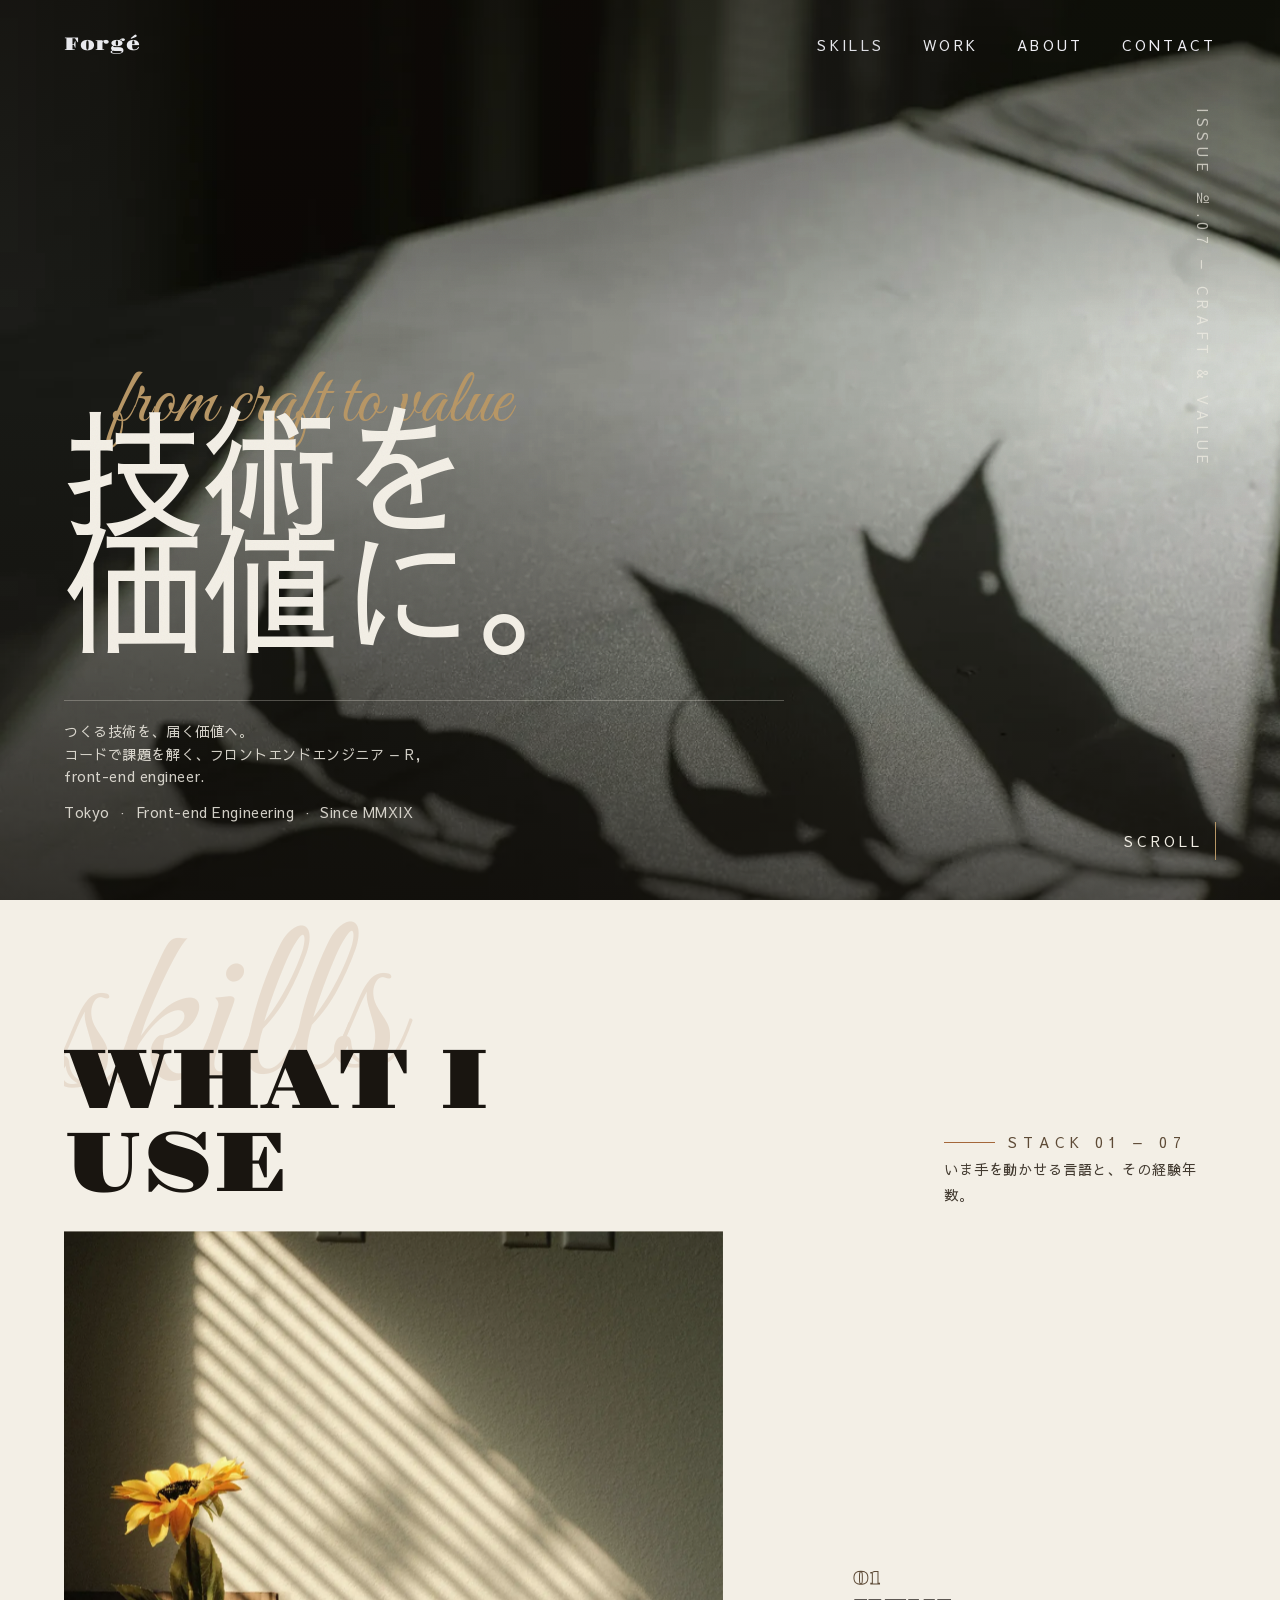
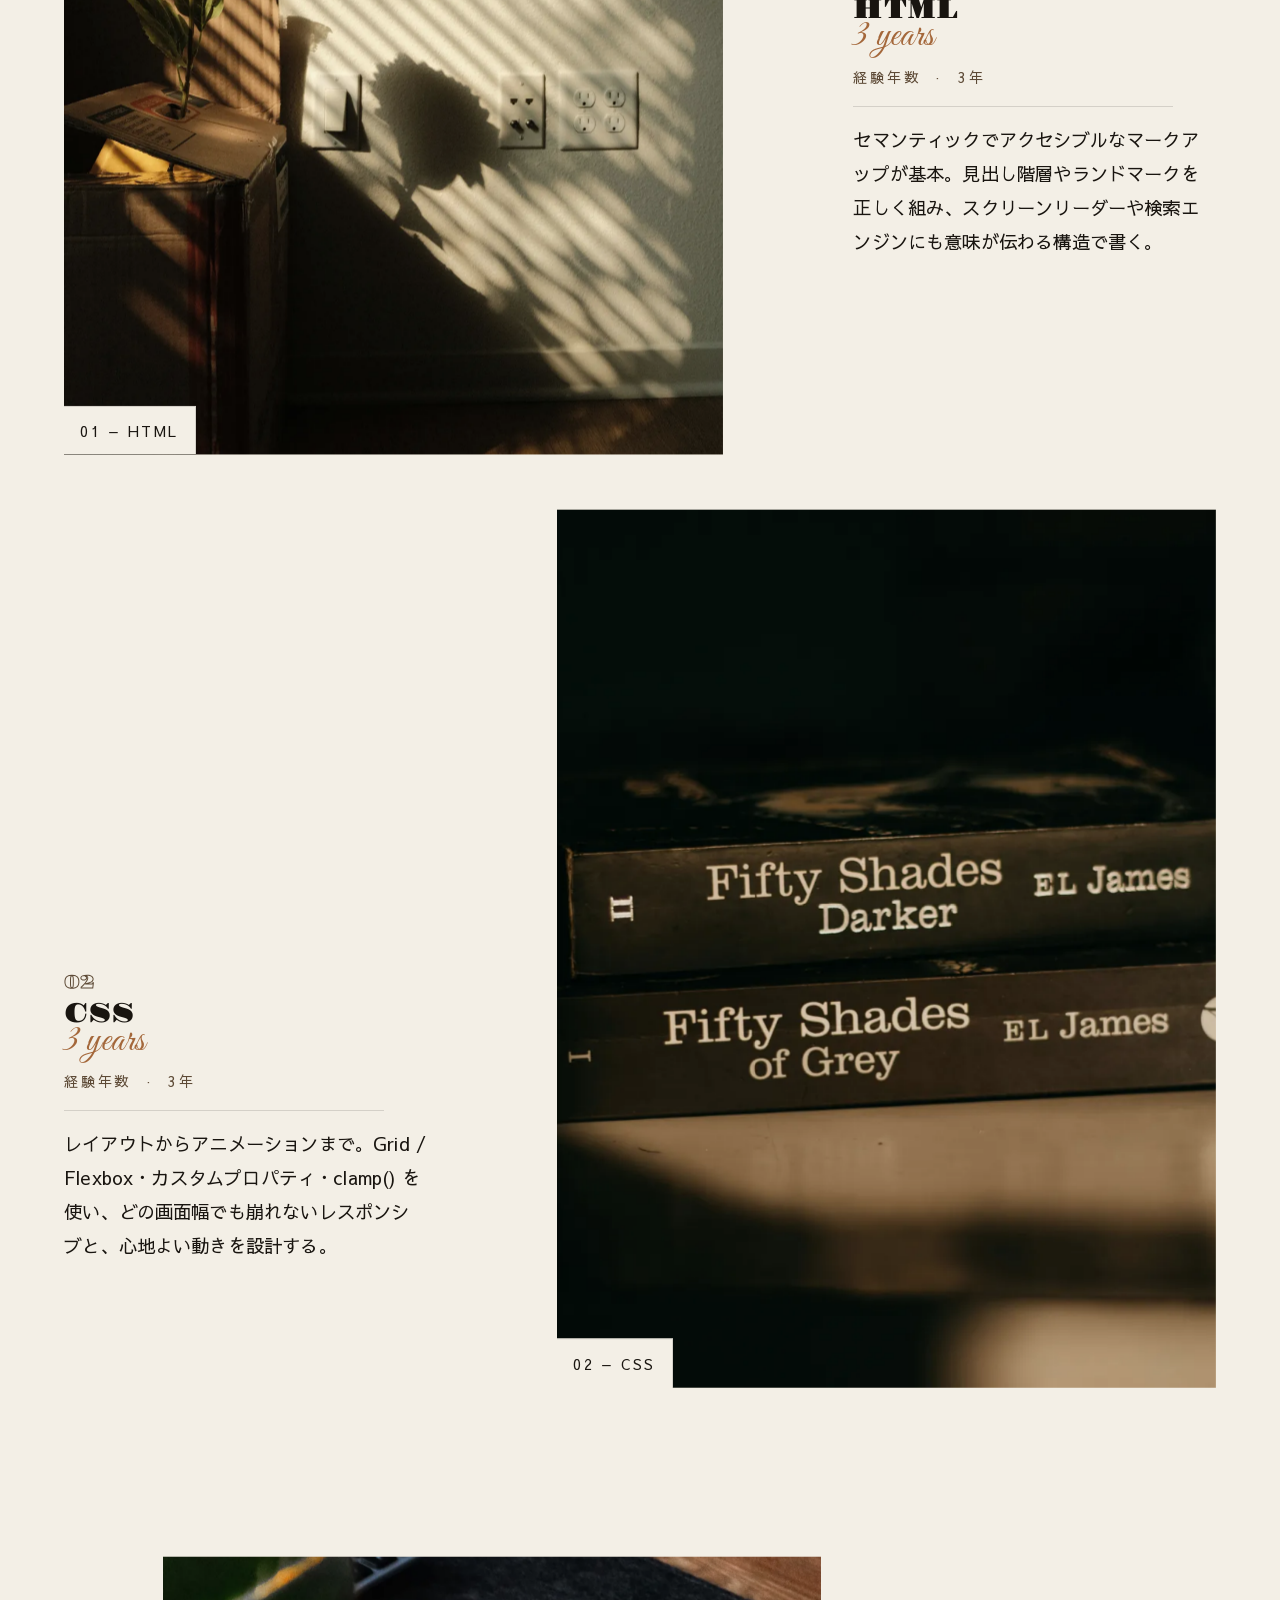
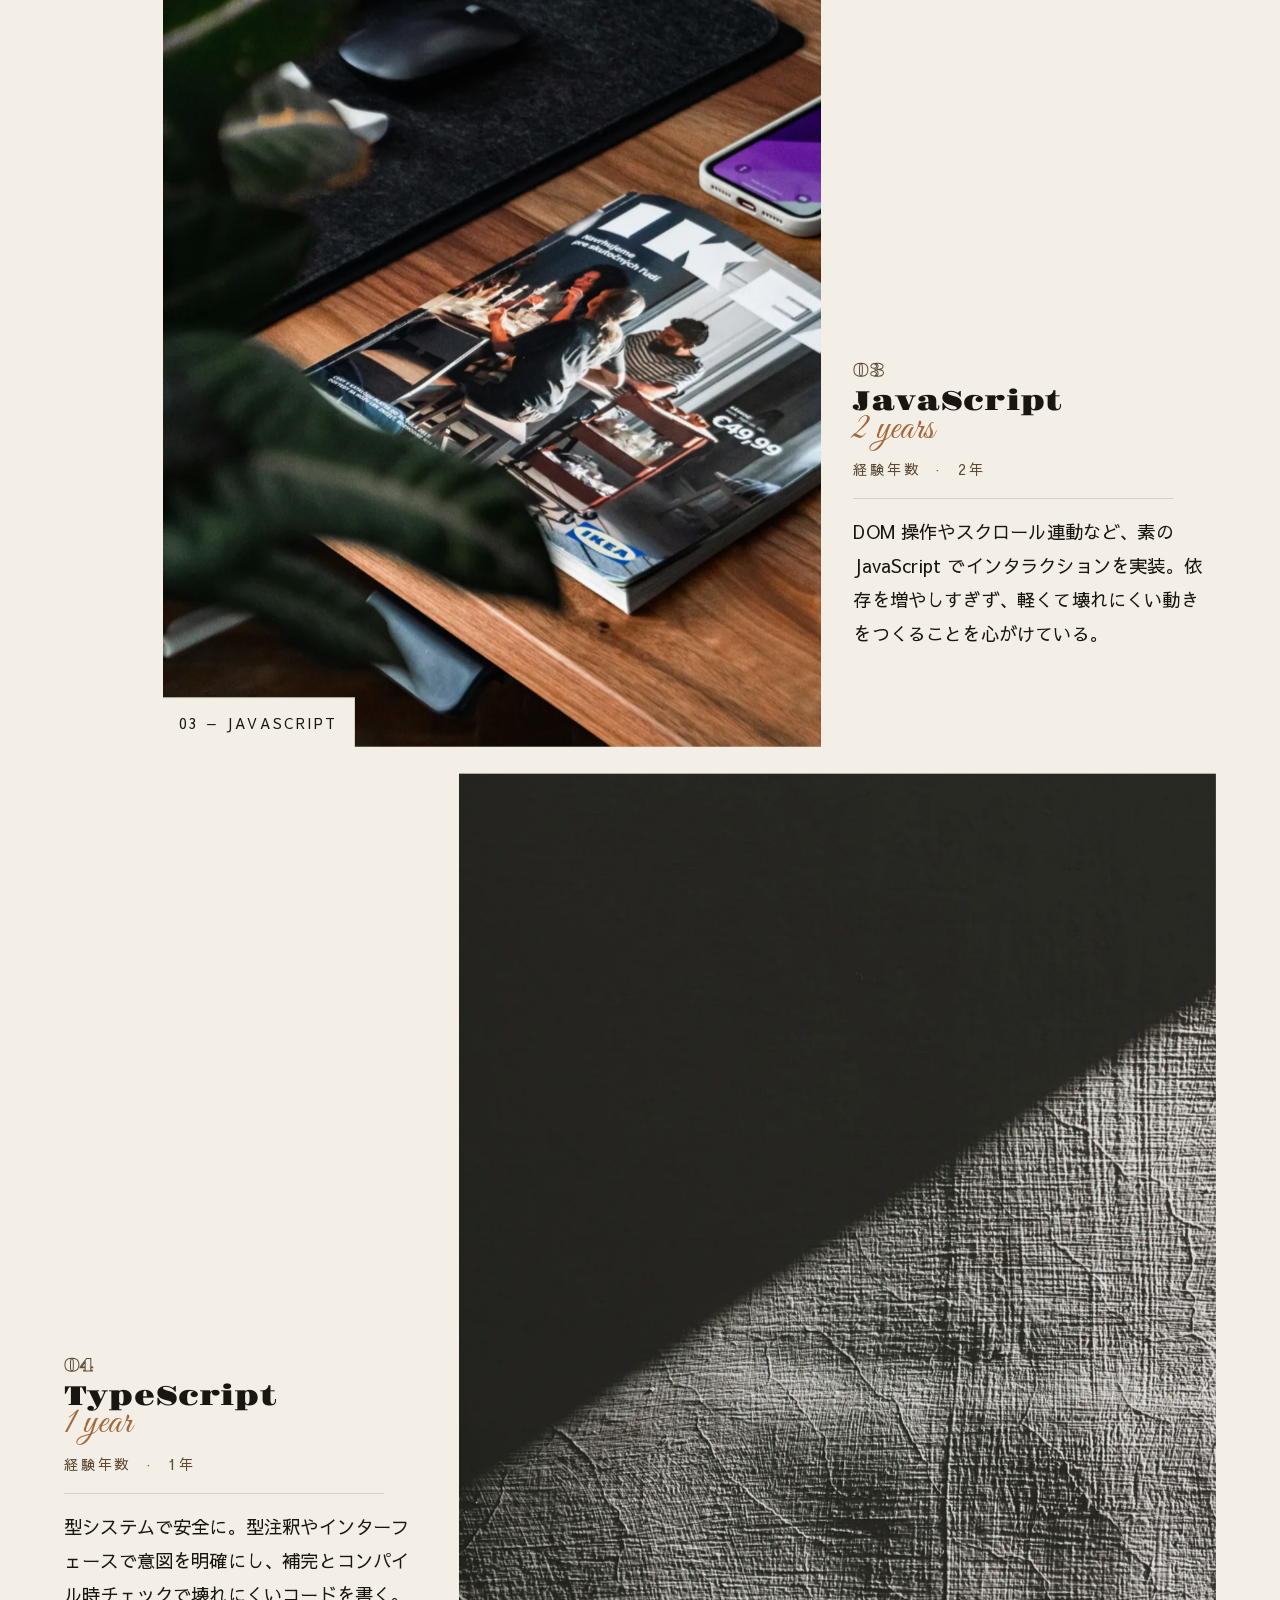
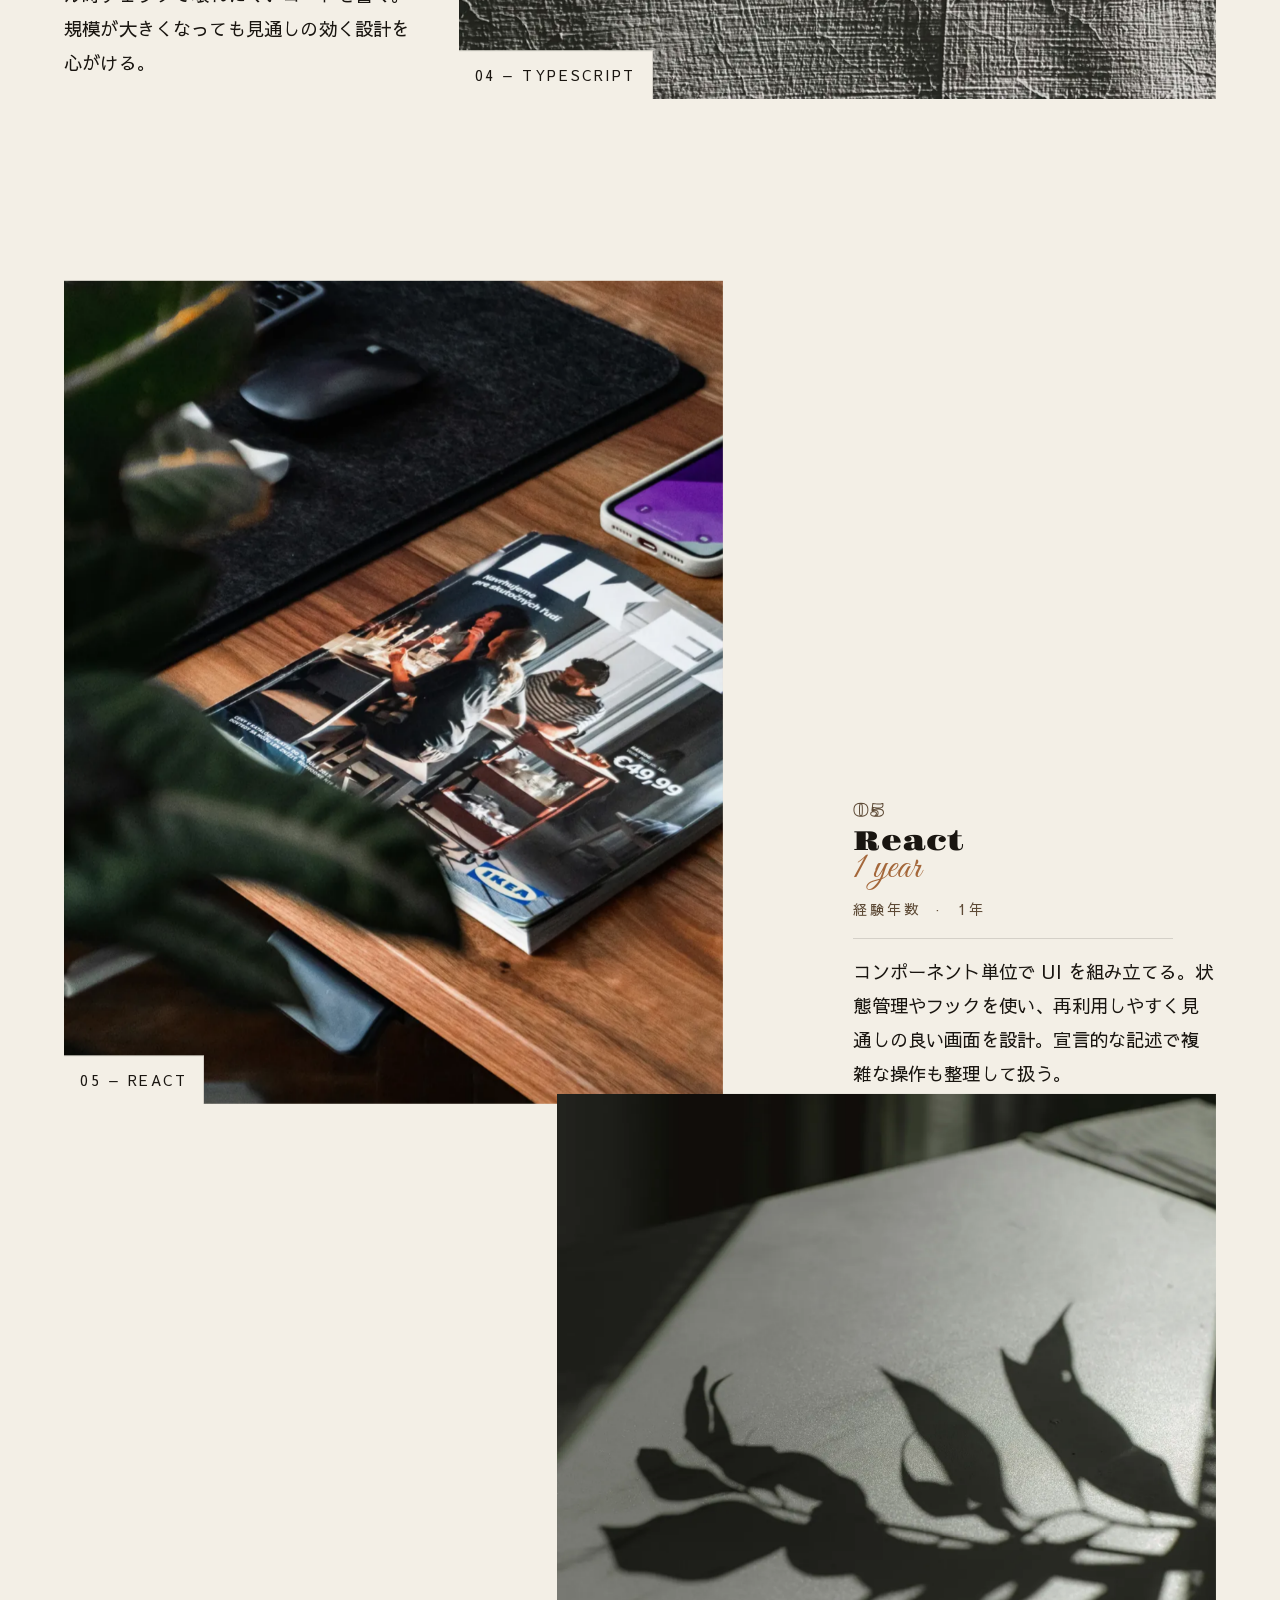
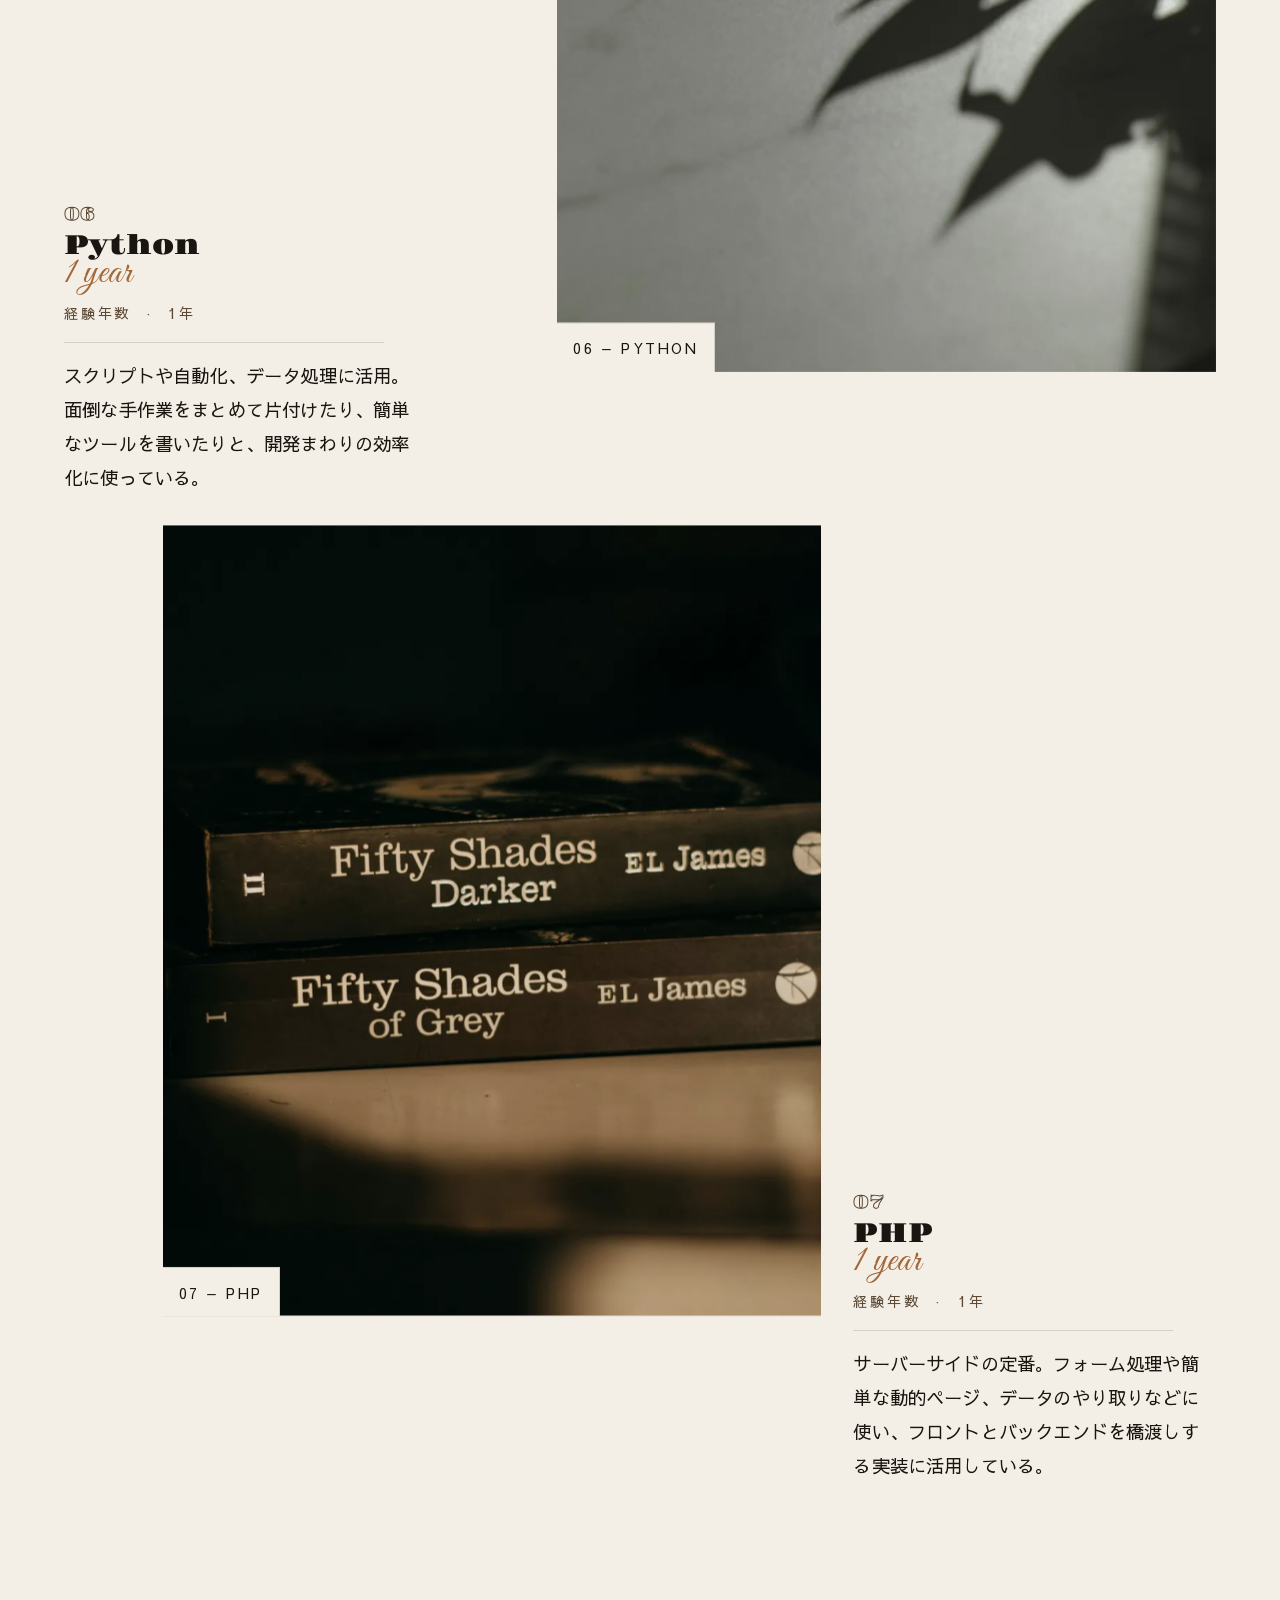
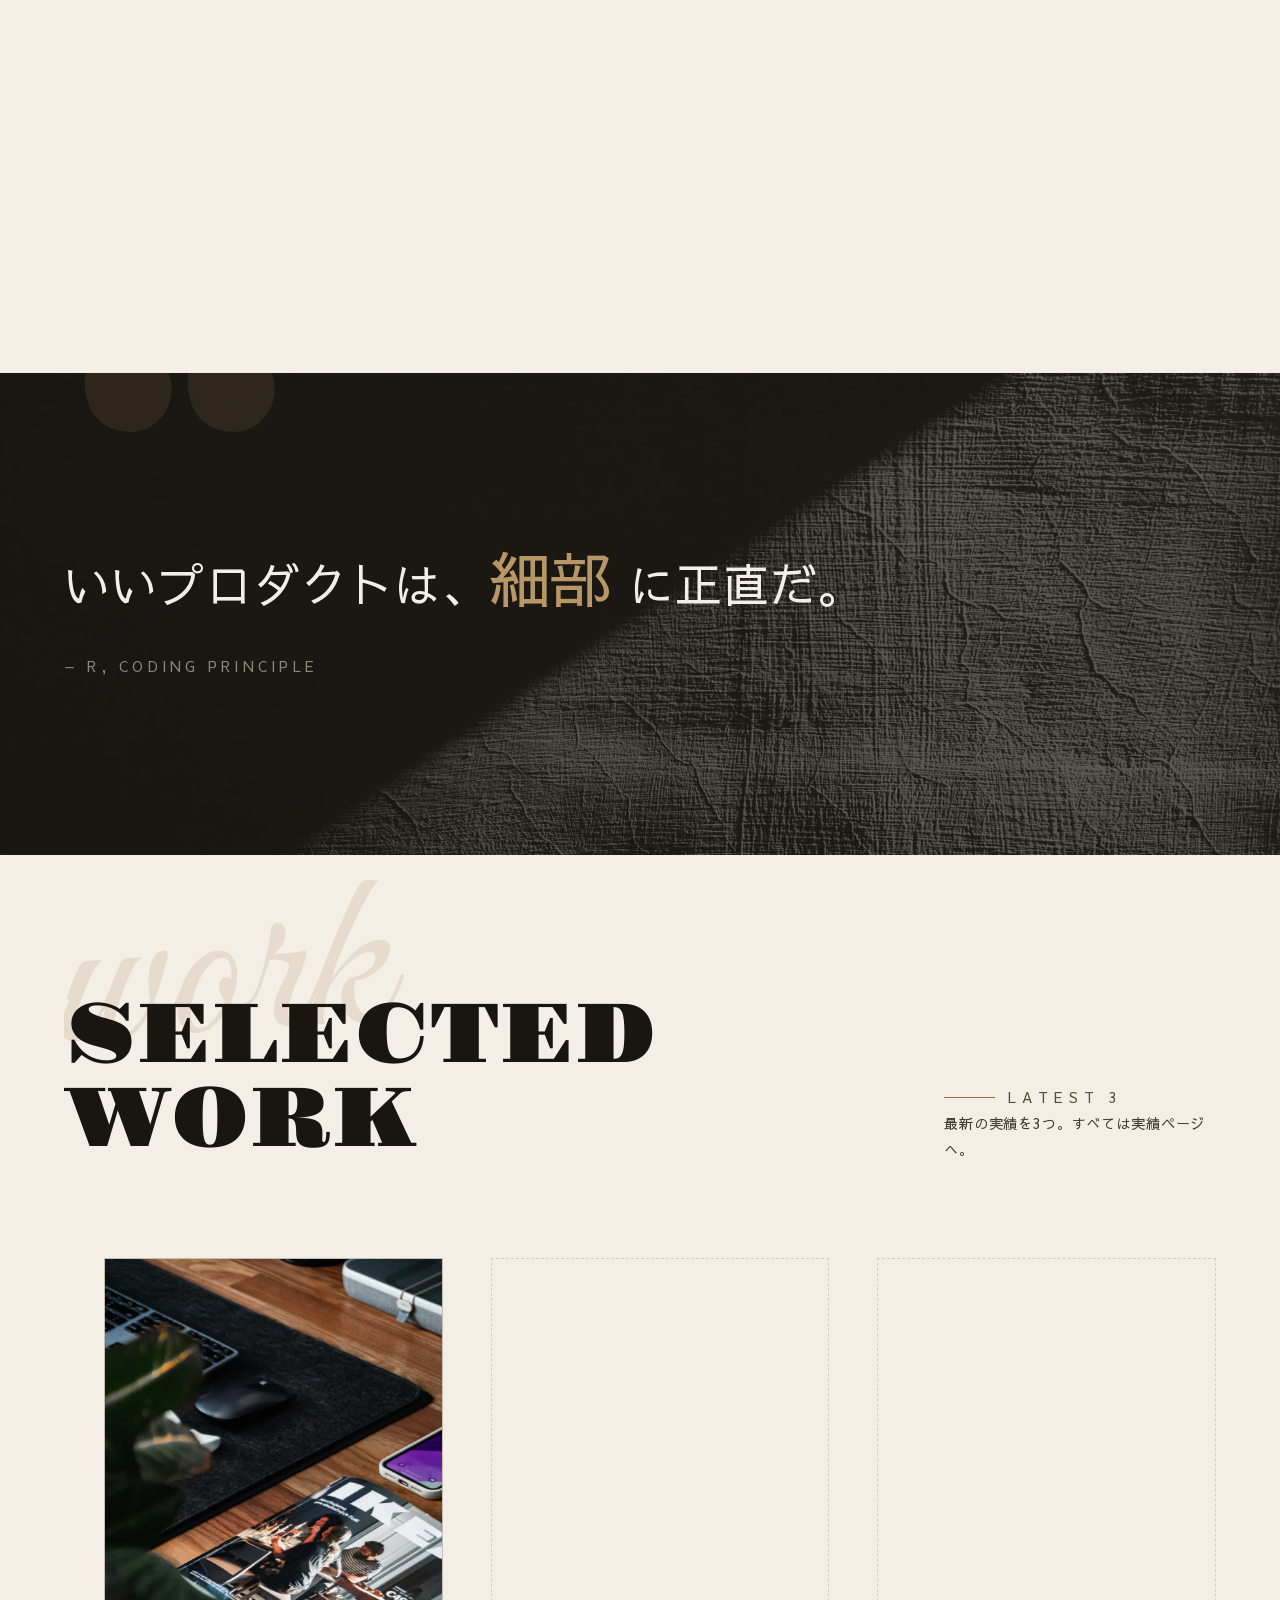
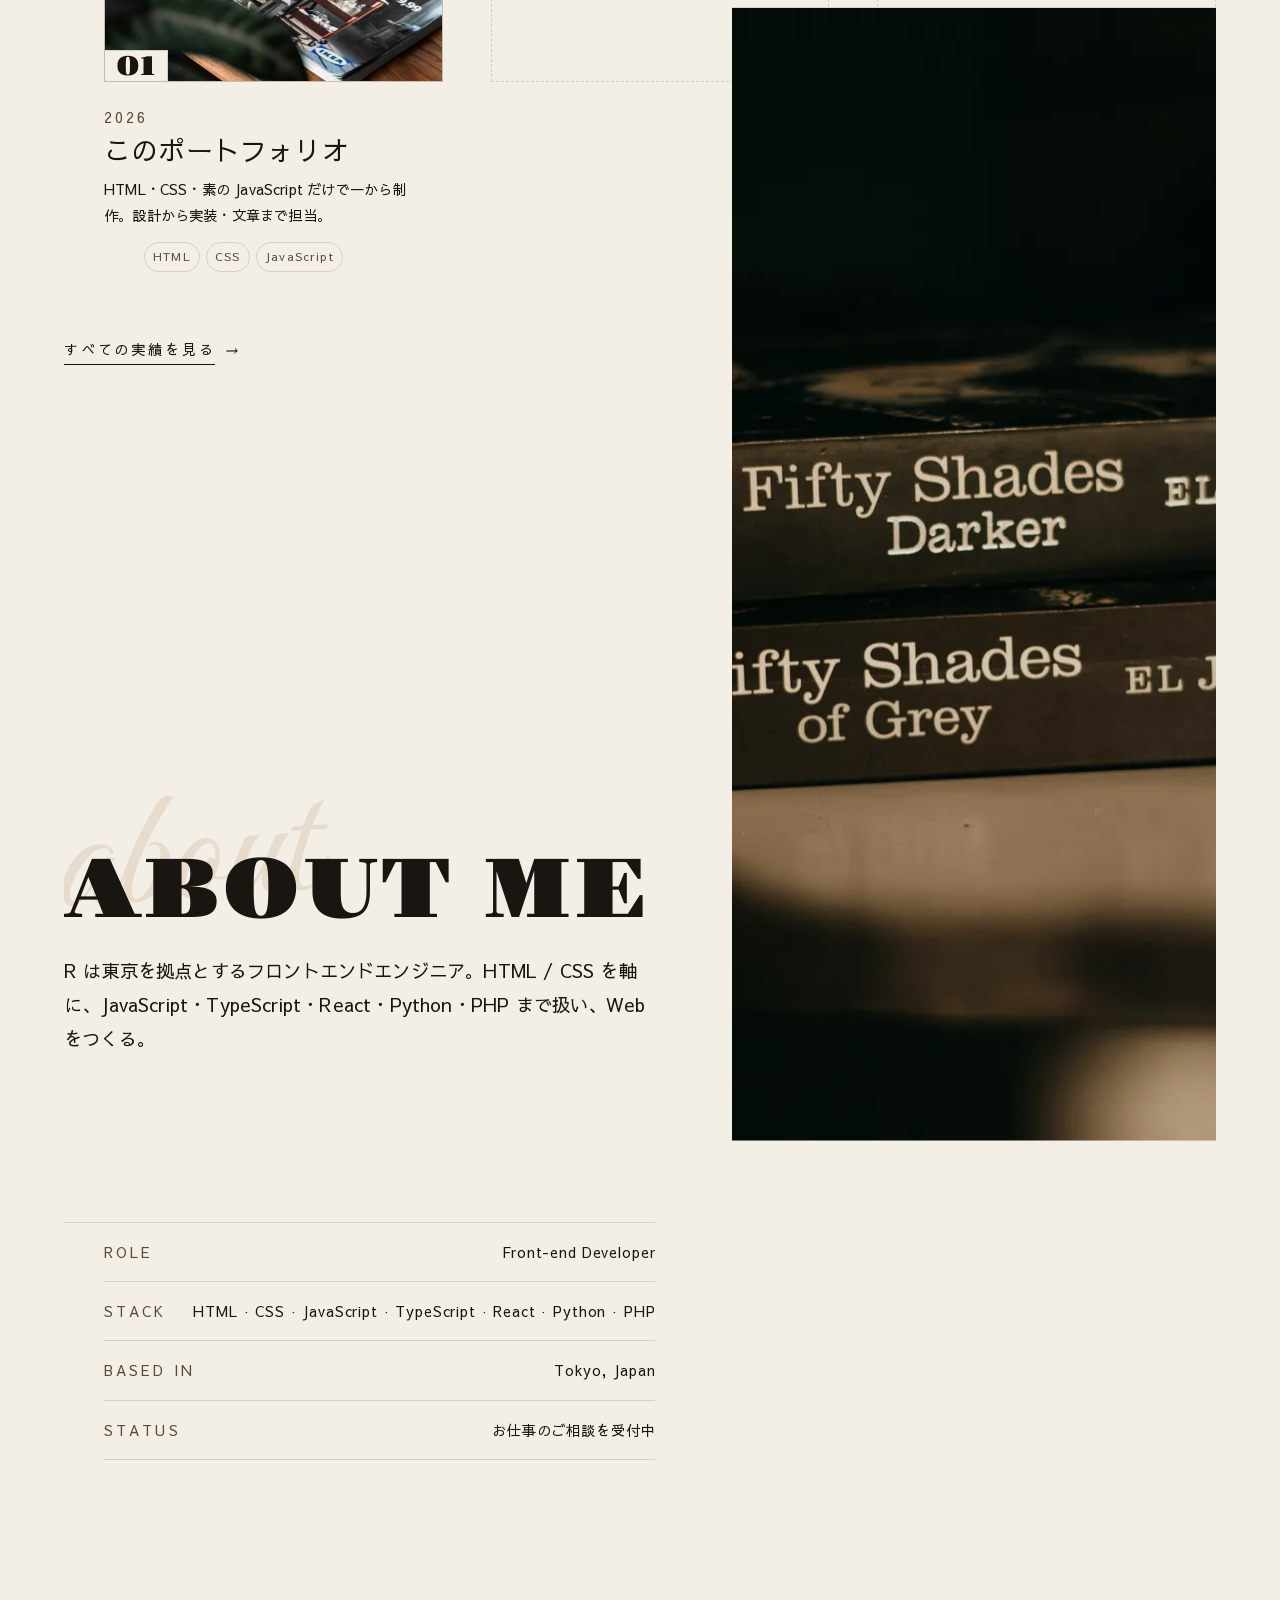
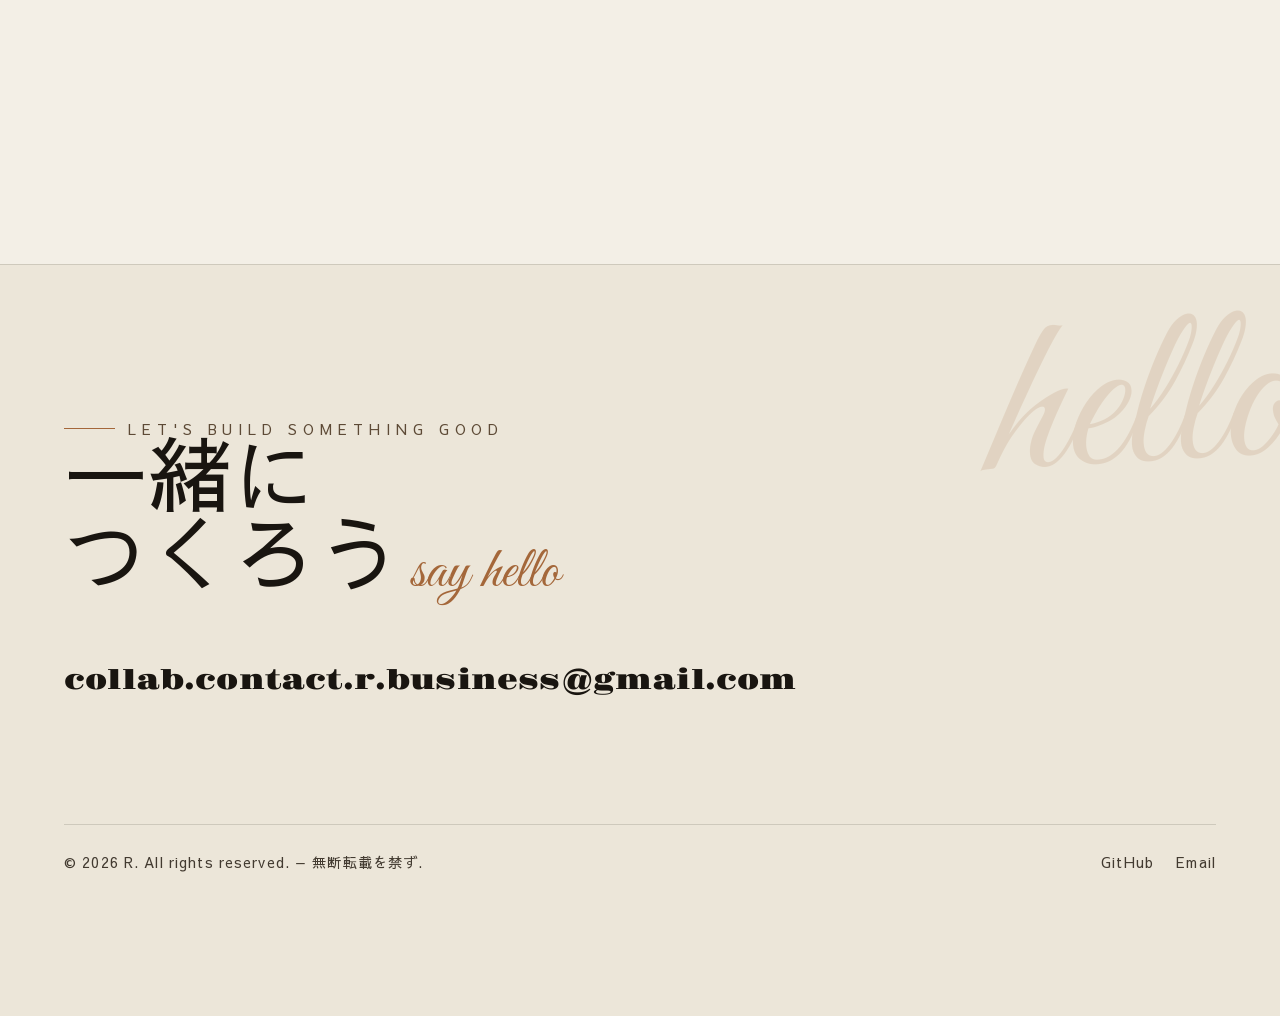
==== index.html @ ab3b5db1 "Add TypeScript, React, PHP to skills; bump JavaScript to 2 years" ====
<!doctype html>
<html lang="ja">
<head>
  <meta charset="utf-8" />
  <meta name="viewport" content="width=device-width, initial-scale=1" />
  <title>Forgé — 技術を価値に。 / The Portfolio of R</title>
  <meta name="description" content="つくる技術を、届く価値へ。HTML・CSS・JavaScript・TypeScript・React・Python・PHP で学び続けるフロントエンドエンジニア R のポートフォリオ。" />
  <meta name="theme-color" content="#f3efe6" />
  <link rel="icon" href="assets/img/favicon.svg" type="image/svg+xml" />
  <meta property="og:title" content="Forgé — 技術を価値に。 / The Portfolio of R" />
  <meta property="og:description" content="つくる技術を、届く価値へ。細部まで設計されたプロダクトで成果に変える。" />
  <meta property="og:type" content="website" />

  <!-- Fonts: Gravitas One (display), Great Vibes (accent), Sawarabi Gothic (body/JP) -->
  <link rel="preconnect" href="https://fonts.googleapis.com" />
  <link rel="preconnect" href="https://fonts.gstatic.com" crossorigin />
  <link rel="stylesheet"
        href="https://fonts.googleapis.com/css2?family=Gravitas+One&family=Great+Vibes&family=Sawarabi+Gothic&display=swap" />

  <link rel="stylesheet" href="assets/css/style.css" />
</head>
<body>
  <a class="visually-hidden" href="#main" style="position:absolute;left:-9999px;top:0;background:#191510;color:#fff;padding:.6rem 1rem;z-index:9999;"
     onfocus="this.style.left='1rem';this.style.top='1rem';" onblur="this.style.left='-9999px';">本文へスキップ — Skip to content</a>

  <div class="progress" aria-hidden="true"></div>

  <!-- ░░░ NAV ░░░ -->
  <header class="nav" role="banner">
    <a class="nav__mark display" href="#top" aria-label="Forgé — home">Forgé</a>
    <nav class="nav__links" aria-label="Primary">
      <a href="#works">Skills</a>
      <a href="#work">Work</a>
      <a href="#about">About</a>
      <a href="#contact" class="nav__cta">Contact</a>
    </nav>
  </header>

  <main id="main">
    <!-- ░░░ HERO ░░░ -->
    <section class="hero" id="top" aria-labelledby="hero-title">
      <div class="hero__media" data-parallax="0.18">
        <picture>
          <source srcset="assets/img/photo-python.webp" type="image/webp" />
          <img src="assets/img/photo-python.jpg" width="1133" height="1700"
               alt="" fetchpriority="high" />
        </picture>
      </div>
      <p class="hero__index" aria-hidden="true">Issue №.07 — Craft &amp; Value</p>
      <div class="hero__inner shell wide">
        <p class="hero__script script" data-reveal>from craft to value</p>
        <h1 class="hero__title display" id="hero-title">技術を<br>価値に。</h1>
        <div class="hero__meta" data-reveal style="--delay:.12s">
          <p class="lead">つくる技術を、届く価値へ。<br>コードで課題を解く、フロントエンドエンジニア — R, front-end engineer.</p>
          <p>Tokyo &nbsp;·&nbsp; Front-end Engineering &nbsp;·&nbsp; Since MMXIX</p>
        </div>
      </div>
      <a class="hero__scroll" href="#works" aria-label="下へスクロール — scroll down">Scroll <i aria-hidden="true"></i></a>
    </section>


    <!-- ░░░ WORKS ░░░ -->
    <section class="works shell wide" id="works" aria-labelledby="works-h">
      <div class="works__head ghost" data-ghost="skills">
        <h2 class="display" id="works-h" data-reveal>What I<br>Use</h2>
        <p data-reveal style="--delay:.1s"><span class="kicker">Stack 01 — 07</span><br>いま手を動かせる言語と、その経験年数。</p>
      </div>

      <!-- I -->
      <article class="feature feature--a">
        <figure class="feature__figure" data-reveal data-parallax="0.06">
          <picture>
            <source srcset="assets/img/photo-html.webp" type="image/webp" />
            <img src="assets/img/photo-html.jpg" width="1133" height="1700"
                 alt="ブラインドの光に照らされたひまわり" loading="lazy" />
          </picture>
          <figcaption>01 — HTML</figcaption>
        </figure>
        <div class="feature__text" data-reveal style="--delay:.08s">
          <p class="feature__no display">01</p>
          <h3 class="feature__title display">HTML<span class="script">3 years</span></h3>
          <p class="meta">経験年数 &nbsp;·&nbsp; 3年</p>
          <p class="jp">セマンティックでアクセシブルなマークアップが基本。見出し階層やランドマークを正しく組み、スクリーンリーダーや検索エンジンにも意味が伝わる構造で書く。</p>
        </div>
      </article>

      <!-- II -->
      <article class="feature feature--b">
        <figure class="feature__figure" data-reveal data-parallax="0.08">
          <picture>
            <source srcset="assets/img/photo-css.webp" type="image/webp" />
            <img src="assets/img/photo-css.jpg" width="1700" height="1133"
                 alt="暖色光に浮かぶ積まれた本" loading="lazy" />
          </picture>
          <figcaption>02 — CSS</figcaption>
        </figure>
        <div class="feature__text" data-reveal style="--delay:.08s">
          <p class="feature__no display">02</p>
          <h3 class="feature__title display">CSS<span class="script">3 years</span></h3>
          <p class="meta">経験年数 &nbsp;·&nbsp; 3年</p>
          <p class="jp">レイアウトからアニメーションまで。Grid / Flexbox・カスタムプロパティ・clamp() を使い、どの画面幅でも崩れないレスポンシブと、心地よい動きを設計する。</p>
        </div>
      </article>

      <!-- III -->
      <article class="feature feature--c">
        <figure class="feature__figure" data-reveal data-parallax="0.05">
          <picture>
            <source srcset="assets/img/photo-js.webp" type="image/webp" />
            <img src="assets/img/photo-js.jpg" width="956" height="1700"
                 alt="木の机の上のカタログとデバイス" loading="lazy" />
          </picture>
          <figcaption>03 — JavaScript</figcaption>
        </figure>
        <div class="feature__text" data-reveal style="--delay:.08s">
          <p class="feature__no display">03</p>
          <h3 class="feature__title display">JavaScript<span class="script">2 years</span></h3>
          <p class="meta">経験年数 &nbsp;·&nbsp; 2年</p>
          <p class="jp">DOM 操作やスクロール連動など、素の JavaScript でインタラクションを実装。依存を増やしすぎず、軽くて壊れにくい動きをつくることを心がけている。</p>
        </div>
      </article>

      <!-- IV -->
      <article class="feature feature--d">
        <figure class="feature__figure" data-reveal data-parallax="0.07">
          <picture>
            <source srcset="assets/img/photo-linen.webp" type="image/webp" />
            <img src="assets/img/photo-linen.jpg" width="1920" height="1280"
                 alt="リネンに広げたノートと道具" loading="lazy" />
          </picture>
          <figcaption>04 — TypeScript</figcaption>
        </figure>
        <div class="feature__text" data-reveal style="--delay:.08s">
          <p class="feature__no display">04</p>
          <h3 class="feature__title display">TypeScript<span class="script">1 year</span></h3>
          <p class="meta">経験年数 &nbsp;·&nbsp; 1年</p>
          <p class="jp">型システムで安全に。型注釈やインターフェースで意図を明確にし、補完とコンパイル時チェックで壊れにくいコードを書く。規模が大きくなっても見通しの効く設計を心がける。</p>
        </div>
      </article>

      <!-- V -->
      <article class="feature feature--e">
        <figure class="feature__figure" data-reveal data-parallax="0.05">
          <picture>
            <source srcset="assets/img/photo-js.webp" type="image/webp" />
            <img src="assets/img/photo-js.jpg" width="956" height="1700"
                 alt="木の机の上のカタログとデバイス" loading="lazy" />
          </picture>
          <figcaption>05 — React</figcaption>
        </figure>
        <div class="feature__text" data-reveal style="--delay:.08s">
          <p class="feature__no display">05</p>
          <h3 class="feature__title display">React<span class="script">1 year</span></h3>
          <p class="meta">経験年数 &nbsp;·&nbsp; 1年</p>
          <p class="jp">コンポーネント単位で UI を組み立てる。状態管理やフックを使い、再利用しやすく見通しの良い画面を設計。宣言的な記述で複雑な操作も整理して扱う。</p>
        </div>
      </article>

      <!-- VI -->
      <article class="feature feature--f">
        <figure class="feature__figure" data-reveal data-parallax="0.07">
          <picture>
            <source srcset="assets/img/photo-python.webp" type="image/webp" />
            <img src="assets/img/photo-python.jpg" width="1133" height="1700"
                 alt="布に落ちた植物の影" loading="lazy" />
          </picture>
          <figcaption>06 — Python</figcaption>
        </figure>
        <div class="feature__text" data-reveal style="--delay:.08s">
          <p class="feature__no display">06</p>
          <h3 class="feature__title display">Python<span class="script">1 year</span></h3>
          <p class="meta">経験年数 &nbsp;·&nbsp; 1年</p>
          <p class="jp">スクリプトや自動化、データ処理に活用。面倒な手作業をまとめて片付けたり、簡単なツールを書いたりと、開発まわりの効率化に使っている。</p>
        </div>
      </article>

      <!-- VII -->
      <article class="feature feature--g">
        <figure class="feature__figure" data-reveal data-parallax="0.06">
          <picture>
            <source srcset="assets/img/photo-css.webp" type="image/webp" />
            <img src="assets/img/photo-css.jpg" width="1700" height="1133"
                 alt="暖色光に浮かぶ積まれた本" loading="lazy" />
          </picture>
          <figcaption>07 — PHP</figcaption>
        </figure>
        <div class="feature__text" data-reveal style="--delay:.08s">
          <p class="feature__no display">07</p>
          <h3 class="feature__title display">PHP<span class="script">1 year</span></h3>
          <p class="meta">経験年数 &nbsp;·&nbsp; 1年</p>
          <p class="jp">サーバーサイドの定番。フォーム処理や簡単な動的ページ、データのやり取りなどに使い、フロントとバックエンドを橋渡しする実装に活用している。</p>
        </div>
      </article>
    </section>

    <!-- ░░░ PULL QUOTE ░░░ -->
    <section class="quote" aria-label="Statement">
      <span class="quote__mark display" aria-hidden="true">“</span>
      <div class="shell wide">
        <blockquote data-reveal>
          いいプロダクトは、<em>細部</em> に正直だ。
          <cite>— R, coding principle</cite>
        </blockquote>
      </div>
    </section>

    <!-- ░░░ WORK / 実績 ░░░ -->
    <section class="works shell wide" id="work" aria-labelledby="work-h">
      <div class="works__head ghost" data-ghost="work">
        <h2 class="display" id="work-h" data-reveal>Selected<br>Work</h2>
        <p data-reveal style="--delay:.1s"><span class="kicker">Latest 3</span><br>最新の実績を3つ。すべては実績ページへ。</p>
      </div>

      <ul class="worklist" role="list">
        <!-- 01 — real -->
        <li class="workcard" data-reveal>
          <a class="workcard__media" href="https://github.com/ryotagubusiness-B1z/portfolio" target="_blank" rel="noopener" aria-label="このポートフォリオを GitHub で見る">
            <picture>
              <source srcset="assets/img/photo-js.webp" type="image/webp" />
              <img src="assets/img/photo-js.jpg" width="956" height="1700" alt="制作環境のデスク" loading="lazy" />
            </picture>
            <span class="workcard__no display">01</span>
          </a>
          <div class="workcard__body">
            <span class="workcard__year">2026</span>
            <h3 class="workcard__title display">このポートフォリオ</h3>
            <p class="jp">HTML・CSS・素の JavaScript だけで一から制作。設計から実装・文章まで担当。</p>
            <ul class="workcard__tags" aria-label="使用技術"><li>HTML</li><li>CSS</li><li>JavaScript</li></ul>
          </div>
        </li>

        <!-- 02 — empty slot -->
        <li class="workcard workcard--empty" data-reveal style="--delay:.08s" aria-hidden="true">
          <div class="workcard__media"></div>
        </li>

        <!-- 03 — empty slot -->
        <li class="workcard workcard--empty" data-reveal style="--delay:.16s" aria-hidden="true">
          <div class="workcard__media"></div>
        </li>
      </ul>

      <a class="works__all feature__link" href="works.html" data-reveal><span>すべての実績を見る</span> <i aria-hidden="true">→</i></a>
    </section>

    <!-- ░░░ ABOUT ░░░ -->
    <section class="about shell wide" id="about" aria-labelledby="about-h">
      <div class="about__grid">
        <div class="about__body ghost ghost--tight" data-ghost="about">
          <h2 class="display" id="about-h" data-reveal>About Me</h2>
          <p class="jp" data-reveal style="--delay:.06s">R は東京を拠点とするフロントエンドエンジニア。HTML / CSS を軸に、JavaScript・TypeScript・React・Python・PHP まで扱い、Web をつくる。</p>
          <p class="jp" data-reveal style="--delay:.12s">「つくる技術を、届く価値へ」を信条に、見た目の美しさだけでなく、速度・アクセシビリティ・コードの読みやすさまで意識して制作する。小さな手応えの良さにこだわり抜く。</p>
          <ul class="about__list" data-reveal style="--delay:.16s">
            <li><span>Role</span><span>Front-end Developer</span></li>
            <li><span>Stack</span><span>HTML · CSS · JavaScript · TypeScript · React · Python · PHP</span></li>
            <li><span>Based in</span><span>Tokyo, Japan</span></li>
            <li><span>Status</span><span>お仕事のご相談を受付中</span></li>
          </ul>
        </div>
        <figure class="about__portrait" data-reveal data-parallax="0.06">
          <span class="tag script" aria-hidden="true">R</span>
          <picture>
            <source srcset="assets/img/photo-css.webp" type="image/webp" />
            <img src="assets/img/photo-css.jpg" width="1700" height="1133"
                 alt="R のワークスペース" loading="lazy" />
          </picture>
        </figure>
      </div>
    </section>

    <!-- ░░░ CONTACT ░░░ -->
    <section class="contact" id="contact" aria-labelledby="contact-h">
      <div class="shell wide ghost ghost--right" data-ghost="hello">
        <p class="kicker" data-reveal>Let's build something good</p>
        <h2 class="contact__lead display" id="contact-h" data-reveal style="--delay:.06s">
          一緒に<br>つくろう<span class="script"> say hello</span>
        </h2>
        <a class="contact__mail display" href="mailto:collab.contact.r.business@gmail.com" data-reveal style="--delay:.1s">collab.contact.r.business@gmail.com</a>

        <div class="foot">
          <p>© <span id="year">2026</span> R. All rights reserved. — 無断転載を禁ず.</p>
          <nav class="foot__social" aria-label="Links">
            <a href="https://github.com/ryotagubusiness-B1z" target="_blank" rel="noopener me">GitHub</a>
            <a href="mailto:collab.contact.r.business@gmail.com">Email</a>
          </nav>
        </div>
      </div>
    </section>
  </main>

  <script src="assets/js/main.js" defer></script>
</body>
</html>
---- assets/css/style.css ----
/* ============================================================================
   Forgé — Portfolio of Ryota Gu
   Hand-built design system. No framework defaults.
   Palette: warm paper, umber earth, deep shadow. Type jump is intentional.
   ========================================================================== */

/* ---- 1. Tokens ---------------------------------------------------------- */
:root {
  /* Paper & ink — warm, never pure white or pure black */
  --paper:      #f3efe6;
  --paper-2:    #ece6d9;
  --paper-3:    #e2dacb;
  --ink:        #191510;
  --ink-soft:   #423a30;
  --ink-faint:  #6f655700;

  /* Earth accents — used like spice, never poured */
  --umber:      #5d4a36;
  --clay:       #a4673a;
  --sage:       #898a76;
  --gilt:       #b89766;

  /* Structural */
  --line:       rgba(25, 21, 16, 0.14);
  --line-soft:  rgba(25, 21, 16, 0.07);
  --shadow-deep: rgba(20, 16, 11, 0.55);

  /* Type */
  /* Latin uses Gravitas One; Japanese glyphs fall through to Sawarabi Gothic */
  --display: "Gravitas One", "Sawarabi Gothic", "Times New Roman", Georgia, serif;
  --script:  "Great Vibes", "Sawarabi Gothic", cursive;
  --body:    "Sawarabi Gothic", ui-sans-serif, system-ui, -apple-system, sans-serif;

  /* Fluid type — high jump ratio for editorial tension */
  --step--1: clamp(0.78rem, 0.74rem + 0.18vw, 0.9rem);
  --step-0:  clamp(1rem, 0.95rem + 0.25vw, 1.15rem);
  --step-1:  clamp(1.3rem, 1.15rem + 0.7vw, 1.7rem);
  --step-2:  clamp(1.8rem, 1.4rem + 1.9vw, 3rem);
  --step-3:  clamp(2.6rem, 1.7rem + 4.4vw, 5.4rem);
  --step-4:  clamp(3.4rem, 1.6rem + 8.8vw, 9.5rem);

  /* Rhythm */
  --gutter:  clamp(1.25rem, 5vw, 6rem);
  --stack:   clamp(4.5rem, 11vw, 11rem);
  --measure: 64ch;

  /* Motion — one signature curve, kept everywhere */
  --ease:      cubic-bezier(0.16, 1, 0.3, 1);
  --ease-soft: cubic-bezier(0.22, 0.61, 0.36, 1);
  --dur:       0.55s;
}

/* ---- 2. Reset ----------------------------------------------------------- */
*, *::before, *::after { box-sizing: border-box; }
* { margin: 0; }
html { -webkit-text-size-adjust: 100%; scroll-behavior: smooth; }
@media (prefers-reduced-motion: reduce) {
  html { scroll-behavior: auto; }
  *, *::before, *::after {
    animation-duration: 0.001ms !important;
    transition-duration: 0.001ms !important;
    scroll-behavior: auto !important;
  }
}
img, picture, svg { display: block; max-width: 100%; }
button { font: inherit; color: inherit; background: none; border: none; cursor: pointer; }
a { color: inherit; text-decoration: none; }
::selection { background: var(--ink); color: var(--paper); }

/* ---- 3. Base ------------------------------------------------------------ */
body {
  font-family: var(--body);
  font-size: var(--step-0);
  line-height: 1.85;
  letter-spacing: 0.01em;
  color: var(--ink);
  background: var(--paper);
  -webkit-font-smoothing: antialiased;
  text-rendering: optimizeLegibility;
  overflow-x: hidden;
}

/* Paper grain — faint, sits over the whole page */
body::before {
  content: "";
  position: fixed;
  inset: 0;
  z-index: 9999;
  pointer-events: none;
  opacity: 0.05;
  mix-blend-mode: multiply;
  background-image: url("data:image/svg+xml,%3Csvg xmlns='http://www.w3.org/2000/svg' width='160' height='160'%3E%3Cfilter id='n'%3E%3CfeTurbulence type='fractalNoise' baseFrequency='0.85' numOctaves='3' stitchTiles='stitch'/%3E%3C/filter%3E%3Crect width='100%25' height='100%25' filter='url(%23n)'/%3E%3C/svg%3E");
}

h1, h2, h3 { font-weight: 400; line-height: 1; }
.display { font-family: var(--display); }
.script  { font-family: var(--script); font-weight: 400; }

/* ---- 4. Layout primitives ---------------------------------------------- */
.shell { width: 100%; padding-inline: var(--gutter); }
.wide  { max-width: 1680px; margin-inline: auto; }
.rule  { height: 1px; background: var(--line); border: 0; }

.visually-hidden-h {
  position: absolute; width: 1px; height: 1px; padding: 0; margin: -1px;
  overflow: hidden; clip: rect(0 0 0 0); white-space: nowrap; border: 0;
}

/* ---- Inner-page header -------------------------------------------------- */
.page-head { padding-top: clamp(7rem, 16vh, 11rem); padding-bottom: clamp(2rem, 5vw, 4rem); }
.page-head__title {
  font-family: var(--display);
  font-size: var(--step-4);
  line-height: 0.86;
  text-transform: uppercase;
  display: flex;
  align-items: baseline;
  gap: 0.4em;
  flex-wrap: wrap;
}
.page-head__sub {
  font-family: var(--body);
  font-size: var(--step-1);
  letter-spacing: 0.1em;
  text-transform: none;
  color: var(--umber);
}
.page-head__lead { max-width: 48ch; margin-top: 1.4rem; color: var(--ink-soft); }
.page-head .ghost::before { top: -0.18em; opacity: 0.1; }

section { position: relative; }

/* The eyebrow / kicker used across the page */
.kicker {
  font-family: var(--body);
  font-size: var(--step--1);
  letter-spacing: 0.42em;
  text-transform: uppercase;
  color: var(--umber);
  display: inline-flex;
  align-items: center;
  gap: 0.9em;
}
.kicker::before {
  content: "";
  width: clamp(1.4rem, 4vw, 3.2rem);
  height: 1px;
  background: var(--clay);
}

/* ---- Ghost script ------------------------------------------------------- */
/* The accent face (Great Vibes) set huge & faint, sitting BEHIND a display
   heading like a watermark. Wrap a heading group in .ghost, give it
   data-ghost="word"; the word renders from the ::before. Decorative only. */
.ghost { position: relative; isolation: isolate; }
/* never let the oversized watermark spill into a horizontal scrollbar */
.ghost { overflow-x: clip; }
.ghost > * { position: relative; z-index: 1; }
.ghost::before {
  content: attr(data-ghost);
  position: absolute;
  z-index: 0;
  font-family: var(--script);
  font-weight: 400;
  line-height: 0.8;
  white-space: nowrap;
  color: var(--clay);
  opacity: 0.14;
  pointer-events: none;
  font-size: clamp(5rem, 18vw, 17rem);
  /* offset up & left so it bleeds behind and above the real heading */
  left: -0.08em;
  top: -0.42em;
  transform: rotate(-4deg);
  transform-origin: left top;
}
.ghost--right::before { left: auto; right: -0.06em; transform: rotate(-3deg); transform-origin: right top; }
.ghost--tight::before { font-size: clamp(4rem, 13vw, 12rem); top: -0.3em; }
@media (prefers-reduced-motion: no-preference) {
  .ghost::before { transition: opacity 1.1s var(--ease), transform 1.1s var(--ease); }
  .ghost:hover::before { opacity: 0.2; transform: rotate(-4deg) translateY(-0.04em); }
}

/* ============================================================================
   NAV
   ========================================================================== */
.nav {
  position: fixed;
  inset: 0 0 auto 0;
  z-index: 100;
  display: flex;
  align-items: center;
  justify-content: space-between;
  padding: clamp(1rem, 2vw, 1.6rem) var(--gutter);
  /* difference blend keeps the wordmark legible over both the dark hero and
     the pale page below — no background bar needed */
  mix-blend-mode: difference;
  color: #fff;
}
.nav__mark {
  font-family: var(--display);
  font-size: 1.15rem;
  letter-spacing: 0.04em;
  display: inline-flex;
  align-items: center;
  gap: 0.5em;
}
.nav__links { display: flex; gap: clamp(1.2rem, 3vw, 2.6rem); }
.nav__links a {
  font-size: var(--step--1);
  letter-spacing: 0.24em;
  text-transform: uppercase;
  position: relative;
  padding-block: 0.4rem;
}
.nav__links a::after {
  content: "";
  position: absolute;
  left: 0; bottom: 0;
  width: 100%; height: 1px;
  background: currentColor;
  transform: scaleX(0);
  transform-origin: right;
  transition: transform 0.5s var(--ease);
}
.nav__links a:hover::after { transform: scaleX(1); transform-origin: left; }
@media (max-width: 720px) {
  .nav__links a:not(.nav__cta) { display: none; }
}

/* ============================================================================
   HERO
   ========================================================================== */
.hero {
  position: relative;
  min-height: 100svh;
  display: grid;
  grid-template-rows: 1fr auto;
  overflow: clip;
}
.hero__media {
  position: absolute;
  inset: -8% 0 -8% 0;
  z-index: 0;
}
.hero__media img {
  width: 100%; height: 100%;
  object-fit: cover;
  filter: grayscale(0.15) contrast(1.05);
}
.hero__media::after {
  content: "";
  position: absolute; inset: 0;
  background:
    linear-gradient(180deg, rgba(15,12,8,0.55) 0%, rgba(15,12,8,0) 38%),
    linear-gradient(0deg, rgba(15,12,8,0.78) 0%, rgba(15,12,8,0) 55%);
}
.hero__inner {
  position: relative;
  z-index: 1;
  grid-row: 2;
  color: var(--paper);
  padding: 0 var(--gutter) clamp(2.5rem, 6vw, 5rem);
  width: 100%;
}
.hero__script {
  font-family: var(--script);
  font-size: clamp(2.4rem, 6vw, 5rem);
  line-height: 0.8;
  color: var(--gilt);
  margin-bottom: -0.15em;
  margin-left: clamp(0.5rem, 4vw, 8rem);
}
.hero__title {
  font-family: var(--display);
  font-size: var(--step-4);
  letter-spacing: -0.01em;
  line-height: 0.86;
  text-transform: uppercase;
  max-width: 16ch;
}
.hero__meta {
  margin-top: clamp(1.4rem, 3vw, 2.4rem);
  display: flex;
  flex-wrap: wrap;
  gap: 0.8rem clamp(1.5rem, 4vw, 3rem);
  align-items: baseline;
  border-top: 1px solid rgba(243,239,230,0.28);
  padding-top: 1.2rem;
  max-width: 720px;
}
.hero__meta p { font-size: var(--step--1); letter-spacing: 0.04em; line-height: 1.6; opacity: 0.86; }
.hero__meta .lead { max-width: 46ch; }

.hero__index {
  position: absolute;
  top: clamp(5rem, 12vh, 9rem);
  right: var(--gutter);
  z-index: 1;
  writing-mode: vertical-rl;
  font-size: var(--step--1);
  letter-spacing: 0.4em;
  text-transform: uppercase;
  color: var(--paper);
  opacity: 0.7;
}
.hero__scroll {
  position: absolute;
  bottom: clamp(1.5rem, 4vw, 2.5rem);
  right: var(--gutter);
  z-index: 2;
  color: var(--paper);
  font-size: var(--step--1);
  letter-spacing: 0.3em;
  text-transform: uppercase;
  display: inline-flex;
  align-items: center;
  gap: 0.8em;
}
.hero__scroll i {
  display: block; width: 1px; height: 2.4rem; background: var(--gilt);
  transform-origin: top; animation: scrollPulse 2.4s var(--ease) infinite;
}
@keyframes scrollPulse {
  0%, 100% { transform: scaleY(0.3); opacity: 0.4; }
  50%      { transform: scaleY(1);   opacity: 1; }
}
@media (max-width: 720px) {
  .hero__scroll { display: none; }
  .hero__index  { top: clamp(4rem, 14vh, 7rem); opacity: 0.5; }
}

/* ============================================================================
   WORKS — editorial features, asymmetric & overlapping
   ========================================================================== */
.works { padding-block: var(--stack) calc(var(--stack) * 0.6); }
.works__head {
  display: flex; flex-wrap: wrap; justify-content: space-between;
  align-items: flex-end; gap: 1.5rem;
  margin-bottom: clamp(3rem, 8vw, 6rem);
}
.works__head h2 {
  font-family: var(--display);
  font-size: var(--step-3);
  text-transform: uppercase;
  letter-spacing: -0.01em;
}
.works__head p { max-width: 34ch; font-size: var(--step--1); letter-spacing: 0.06em; color: var(--ink-soft); }

.feature {
  display: grid;
  grid-template-columns: repeat(12, 1fr);
  gap: clamp(1rem, 2.5vw, 2.5rem);
  align-items: center;
  margin-bottom: clamp(5rem, 12vw, 11rem);
}
.feature__figure {
  position: relative;
  overflow: hidden;
  background: var(--paper-3);
}
.feature__figure img {
  width: 100%; height: 100%;
  object-fit: cover;
  aspect-ratio: 4 / 5;
  transition: transform 1.2s var(--ease), filter 0.8s var(--ease);
  filter: grayscale(0.1);
  will-change: transform;
}
.feature:hover .feature__figure img { transform: scale(1.045); filter: grayscale(0); }
.feature__figure figcaption {
  position: absolute;
  left: 0; bottom: 0;
  padding: 0.7rem 1rem;
  background: var(--paper);
  font-size: var(--step--1);
  letter-spacing: 0.18em;
  text-transform: uppercase;
  border-top: 1px solid var(--line);
  border-right: 1px solid var(--line);
  transform: translateY(0.5px);
}

/* alternating column spans for asymmetry */
.feature--a .feature__figure { grid-column: 1 / 8; }
.feature--a .feature__text   { grid-column: 9 / 13; }
.feature--b .feature__figure { grid-column: 6 / 13; order: 2; }
.feature--b .feature__text   { grid-column: 1 / 5;  order: 1; }
.feature--b .feature__figure img { aspect-ratio: 3 / 4; }
.feature--c .feature__figure { grid-column: 2 / 9; }
.feature--c .feature__text   { grid-column: 9 / 13; }
.feature--c .feature__figure img { aspect-ratio: 5 / 6; }
.feature--d .feature__figure { grid-column: 5 / 13; order: 2; }
.feature--d .feature__text   { grid-column: 1 / 5;  order: 1; }
.feature--d .feature__figure img { aspect-ratio: 9 / 11; }
.feature--e .feature__figure { grid-column: 1 / 8; }
.feature--e .feature__text   { grid-column: 9 / 13; }
.feature--f .feature__figure { grid-column: 6 / 13; order: 2; }
.feature--f .feature__text   { grid-column: 1 / 5;  order: 1; }
.feature--f .feature__figure img { aspect-ratio: 3 / 4; }
.feature--g .feature__figure { grid-column: 2 / 9; }
.feature--g .feature__text   { grid-column: 9 / 13; }
.feature--g .feature__figure img { aspect-ratio: 5 / 6; }

@media (max-width: 760px) {
  .feature { grid-template-columns: 1fr; }
  .feature .feature__figure,
  .feature .feature__text { grid-column: 1 / -1 !important; order: 0 !important; }
  .feature__figure img { aspect-ratio: 4 / 5 !important; }
}

.feature__no {
  font-family: var(--display);
  font-size: var(--step-2);
  color: var(--paper-3);
  -webkit-text-stroke: 1px var(--umber);
  color: transparent;
  line-height: 0.8;
  margin-bottom: 0.6rem;
}
.feature__title {
  font-family: var(--display);
  font-size: var(--step-1);
  line-height: 1.04;
  margin-bottom: 0.8rem;
}
.feature__title .script { display: block; font-size: 1.4em; color: var(--clay); line-height: 0.7; }
.feature__text .meta {
  font-size: var(--step--1);
  letter-spacing: 0.2em;
  text-transform: uppercase;
  color: var(--umber);
  margin-bottom: 1rem;
  padding-bottom: 1rem;
  border-bottom: 1px solid var(--line);
}
.feature__text p { font-size: var(--step-0); max-width: 40ch; }
.feature__link {
  display: inline-flex; align-items: center; gap: 0.6em;
  margin-top: 1.4rem;
  font-size: var(--step--1); letter-spacing: 0.2em; text-transform: uppercase;
}
.feature__link span { position: relative; }
.feature__link span::after {
  content: ""; position: absolute; left: 0; bottom: -3px; width: 100%; height: 1px;
  background: var(--ink); transform: scaleX(1); transform-origin: right;
  transition: transform 0.5s var(--ease);
}
.feature__link:hover span::after { transform: scaleX(0); }
.feature__link i { transition: transform 0.5s var(--ease); }
.feature__link:hover i { transform: translateX(0.4em); }

/* ============================================================================
   PROJECT — featured work (this very site)
   ========================================================================== */
.project { padding-block: calc(var(--stack) * 0.5) var(--stack); }
.project__card {
  display: grid;
  grid-template-columns: 1fr;
  gap: clamp(1.5rem, 4vw, 3rem);
  align-items: stretch;
}
@media (min-width: 880px) {
  .project__card { grid-template-columns: 1.25fr 0.75fr; }
}
.project__figure {
  position: relative;
  overflow: hidden;
  background: var(--paper-3);
  border: 1px solid var(--line);
}
.project__figure img {
  width: 100%; height: 100%;
  object-fit: cover;
  aspect-ratio: 16 / 10;
  filter: grayscale(0.08);
  transition: transform 1.2s var(--ease), filter 0.8s var(--ease);
  will-change: transform;
}
.project__card:hover .project__figure img { transform: scale(1.04); filter: grayscale(0); }
.project__body { display: flex; flex-direction: column; }
.project__title {
  font-family: var(--display);
  font-size: var(--step-2);
  line-height: 1.02;
  margin: 0.2rem 0 1rem;
}
.project__title .script { display: block; font-size: 0.7em; color: var(--clay); line-height: 0.9; }
.project__body > p.jp { font-size: var(--step-0); max-width: 46ch; }
.project__tags {
  list-style: none; display: flex; flex-wrap: wrap; gap: 0.5rem;
  margin: 1.4rem 0;
}
.project__tags li {
  font-size: var(--step--1); letter-spacing: 0.12em;
  padding: 0.3em 0.9em;
  border: 1px solid var(--line);
  border-radius: 999px;
  color: var(--umber);
}
.project__facts { margin: 0.4rem 0 0; border-top: 1px solid var(--line); }
.project__facts > div {
  display: flex; gap: 1rem; justify-content: space-between;
  padding: 0.8rem 0; border-bottom: 1px solid var(--line);
}
.project__facts dt {
  font-size: var(--step--1); letter-spacing: 0.2em; text-transform: uppercase; color: var(--umber);
  white-space: nowrap;
}
.project__facts dd { font-size: var(--step--1); text-align: right; }
.project__body .feature__link { margin-top: auto; padding-top: 1.6rem; }

/* ---- Work list (latest 3 grid, shared with works.html) ---------------- */
.worklist {
  list-style: none;
  display: grid;
  grid-template-columns: 1fr;
  gap: clamp(2rem, 4vw, 3rem);
}
@media (min-width: 680px)  { .worklist { grid-template-columns: repeat(2, 1fr); } }
@media (min-width: 1000px) { .worklist { grid-template-columns: repeat(3, 1fr); } }

.workcard { display: flex; flex-direction: column; }
.workcard__media {
  position: relative;
  display: block;
  overflow: hidden;
  background: var(--paper-3);
  border: 1px solid var(--line);
  aspect-ratio: 4 / 5;
}
.workcard__media img {
  width: 100%; height: 100%;
  object-fit: cover;
  filter: grayscale(0.12);
  transition: transform 1.1s var(--ease), filter 0.7s var(--ease);
  will-change: transform;
}
.workcard__media:hover img { transform: scale(1.05); filter: grayscale(0); }
.workcard__no {
  position: absolute;
  left: 0; bottom: 0;
  font-size: var(--step-1);
  line-height: 0.8;
  padding: 0.3rem 0.7rem 0.2rem;
  background: var(--paper);
  color: var(--ink);
  border-top: 1px solid var(--line);
  border-right: 1px solid var(--line);
}
/* empty / reserved slot — left intentionally blank */
.workcard--empty .workcard__media {
  background: transparent;
  border: 1px dashed var(--line);
}
.workcard--empty { opacity: 0.5; }

.workcard__body { padding-top: 1.1rem; }
.workcard__year {
  font-size: var(--step--1); letter-spacing: 0.22em; color: var(--umber);
}
.workcard__title {
  font-family: var(--display);
  font-size: var(--step-1);
  line-height: 1.05;
  margin: 0.35rem 0 0.6rem;
}
.workcard__body p.jp { font-size: var(--step--1); line-height: 1.8; max-width: 38ch; }
.workcard__tags {
  list-style: none; display: flex; flex-wrap: wrap; gap: 0.4rem;
  margin-top: 0.9rem;
}
.workcard__tags li {
  font-size: 0.72rem; letter-spacing: 0.1em;
  padding: 0.25em 0.7em;
  border: 1px solid var(--line);
  border-radius: 999px;
  color: var(--umber);
}
.works__all {
  margin-top: clamp(2.5rem, 6vw, 4rem);
}

/* ============================================================================
   PULL QUOTE — full-bleed shadow band
   ========================================================================== */
.quote {
  background: var(--ink);
  color: var(--paper);
  padding-block: clamp(5rem, 14vw, 12rem);
  overflow: clip;
  position: relative;
  isolation: isolate;
}
.quote::after {
  content: "";
  position: absolute;
  inset: 0;
  z-index: -1;
  background-image: image-set(url("../img/photo-linen.webp") type("image/webp"), url("../img/photo-linen.jpg") type("image/jpeg"));
  background-size: cover;
  background-position: center;
  opacity: 0.32;
  filter: grayscale(0.3) contrast(1.05);
}
.quote__mark {
  font-family: var(--display);
  position: absolute;
  top: -0.2em; left: var(--gutter);
  font-size: clamp(9rem, 30vw, 26rem);
  line-height: 1;
  color: rgba(184,151,102,0.12);
  pointer-events: none;
}
.quote blockquote {
  position: relative;
  font-family: var(--display);
  font-size: var(--step-2);
  line-height: 1.22;
  max-width: 22ch;
}
.quote blockquote em { font-family: var(--script); font-style: normal; color: var(--gilt); font-size: 1.3em; }
.quote cite {
  display: block;
  margin-top: 2rem;
  font-family: var(--body);
  font-style: normal;
  font-size: var(--step--1);
  letter-spacing: 0.3em;
  text-transform: uppercase;
  color: var(--sage);
}

/* ============================================================================
   ABOUT
   ========================================================================== */
.about { padding-block: var(--stack); }
.about__grid { display: grid; gap: clamp(2.5rem, 6vw, 5rem); grid-template-columns: 1fr; }
@media (min-width: 900px) { .about__grid { grid-template-columns: 1.1fr 0.9fr; align-items: center; } }
.about h2 { font-family: var(--display); font-size: var(--step-3); text-transform: uppercase; margin-bottom: 1.5rem; line-height: 0.92; }
.about h2 .script { display:block; font-size: 0.5em; color: var(--clay); text-transform: none; }
.about__body p { max-width: var(--measure); }
.about__body p + p { margin-top: 1.3em; }
.about__list { list-style: none; margin-top: 2.5rem; border-top: 1px solid var(--line); }
.about__list li {
  display: flex; justify-content: space-between; gap: 1rem;
  padding: 1rem 0; border-bottom: 1px solid var(--line);
  font-size: var(--step--1); letter-spacing: 0.06em;
}
.about__list li span:first-child { letter-spacing: 0.22em; text-transform: uppercase; color: var(--umber); }
.about__portrait {
  position: relative;
  background: var(--paper-3);
  overflow: hidden;
}
.about__portrait img { width: 100%; aspect-ratio: 4/5; object-fit: cover; filter: grayscale(0.2); }
.about__portrait .tag {
  position: absolute; top: 1rem; left: 1rem;
  font-family: var(--script); font-size: 2.4rem; color: var(--paper);
  text-shadow: 0 2px 18px rgba(0,0,0,0.4);
}

/* ============================================================================
   CONTACT / FOOTER
   ========================================================================== */
.contact {
  background: var(--paper-2);
  padding-block: var(--stack);
  border-top: 1px solid var(--line);
}
.contact__lead {
  font-family: var(--display);
  font-size: var(--step-3);
  text-transform: uppercase;
  line-height: 0.94;
  margin-bottom: clamp(2rem, 5vw, 3.5rem);
}
.contact__lead .script { text-transform: none; color: var(--clay); font-size: 0.7em; }
.contact__mail {
  display: inline-block;
  font-family: var(--display);
  font-size: var(--step-1);
  position: relative;
  padding-bottom: 0.2em;
}
.contact__mail::after {
  content:""; position:absolute; left:0; bottom:0; width:100%; height:2px; background: var(--clay);
  transform: scaleX(0); transform-origin: left; transition: transform 0.6s var(--ease);
}
.contact__mail:hover::after { transform: scaleX(1); }

.foot {
  display: flex; flex-wrap: wrap; justify-content: space-between; gap: 1.5rem;
  margin-top: clamp(4rem, 10vw, 7rem);
  padding-top: 1.5rem;
  border-top: 1px solid var(--line);
  font-size: var(--step--1);
  letter-spacing: 0.08em;
  color: var(--ink-soft);
}
.foot__social { display: flex; gap: 1.4rem; }
.foot__social a { position: relative; }
.foot__social a::after {
  content:""; position:absolute; left:0; bottom:-2px; width:100%; height:1px; background: currentColor;
  transform: scaleX(0); transform-origin: right; transition: transform 0.4s var(--ease);
}
.foot__social a:hover::after { transform: scaleX(1); transform-origin: left; }

/* ============================================================================
   SCROLL REVEAL — the page breathes in
   ========================================================================== */
[data-reveal] {
  opacity: 0;
  transform: translateY(28px);
  filter: blur(6px);
  transition:
    opacity 0.9s var(--ease),
    transform 0.9s var(--ease),
    filter 0.9s var(--ease);
  transition-delay: var(--delay, 0s);
}
[data-reveal].is-in { opacity: 1; transform: none; filter: none; }

/* progress hairline */
.progress {
  position: fixed; top: 0; left: 0; height: 2px; width: 100%;
  transform: scaleX(0); transform-origin: left;
  background: var(--clay); z-index: 200;
}
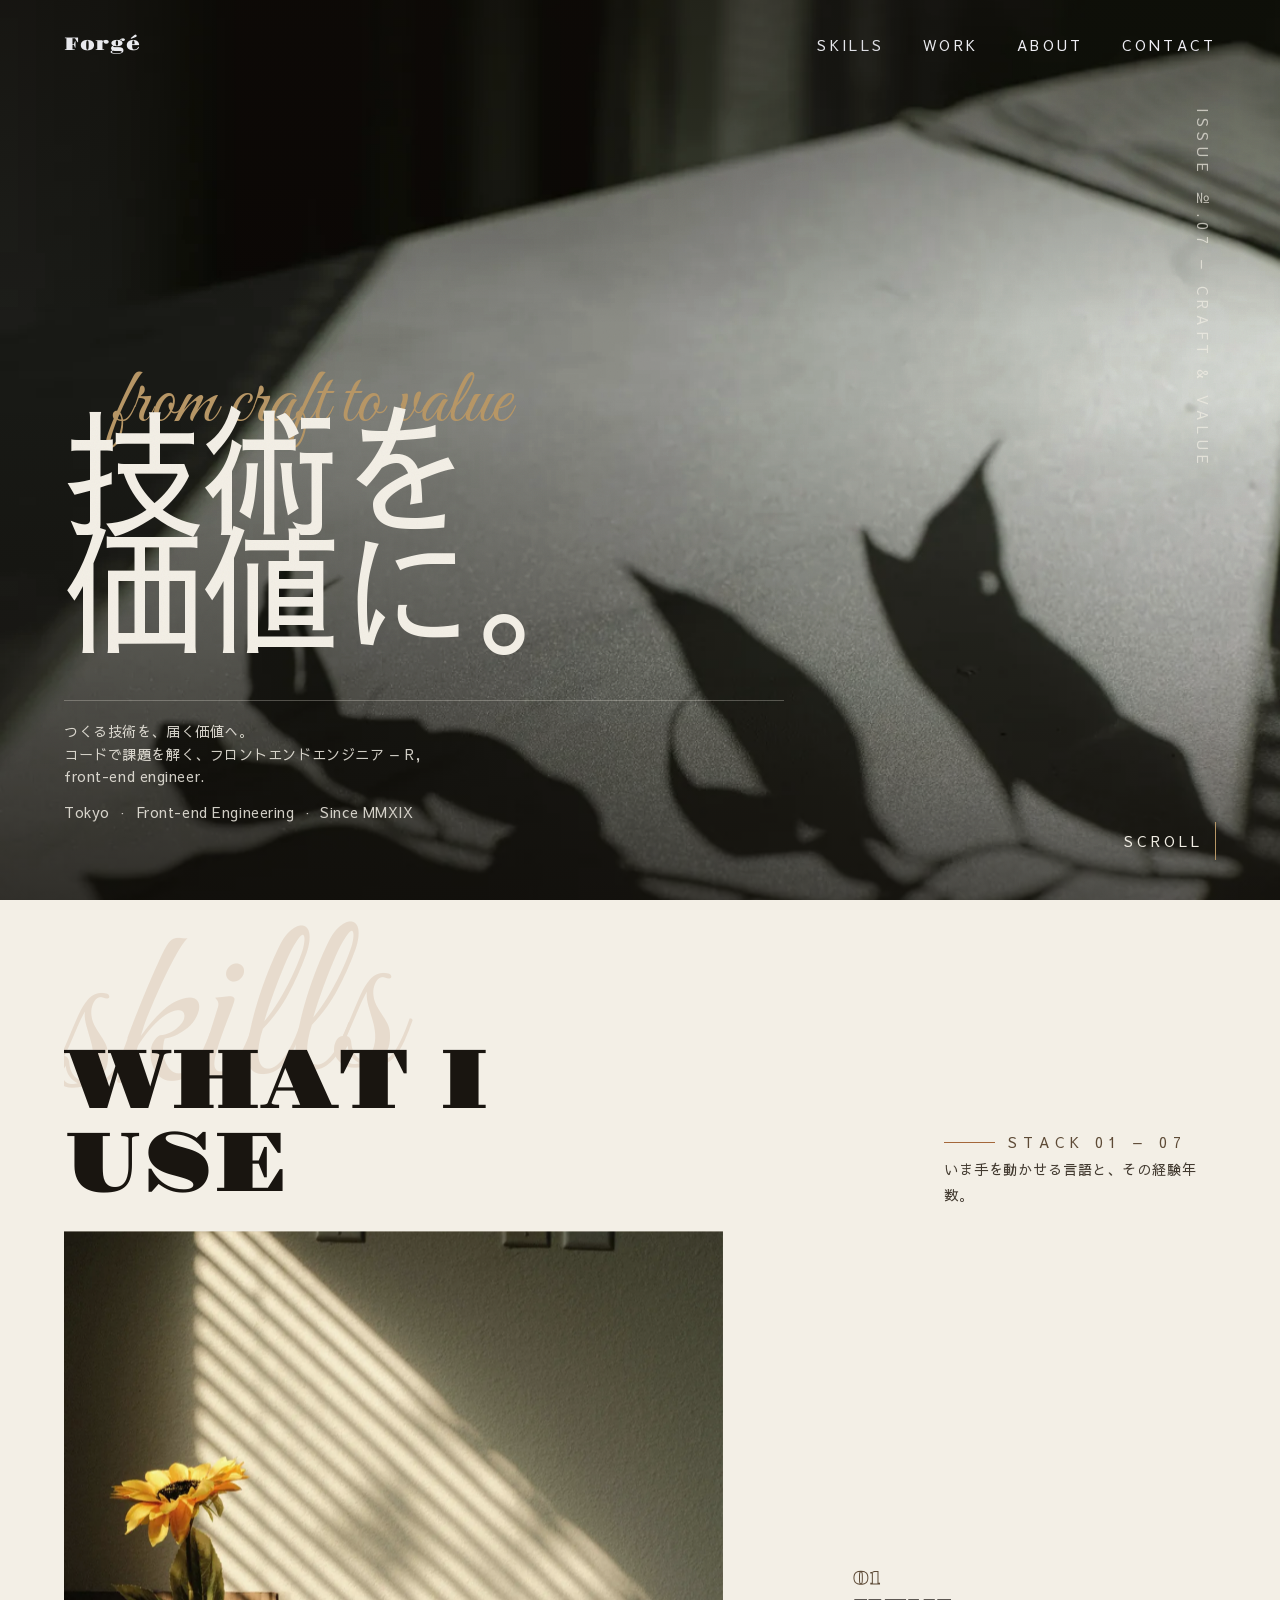
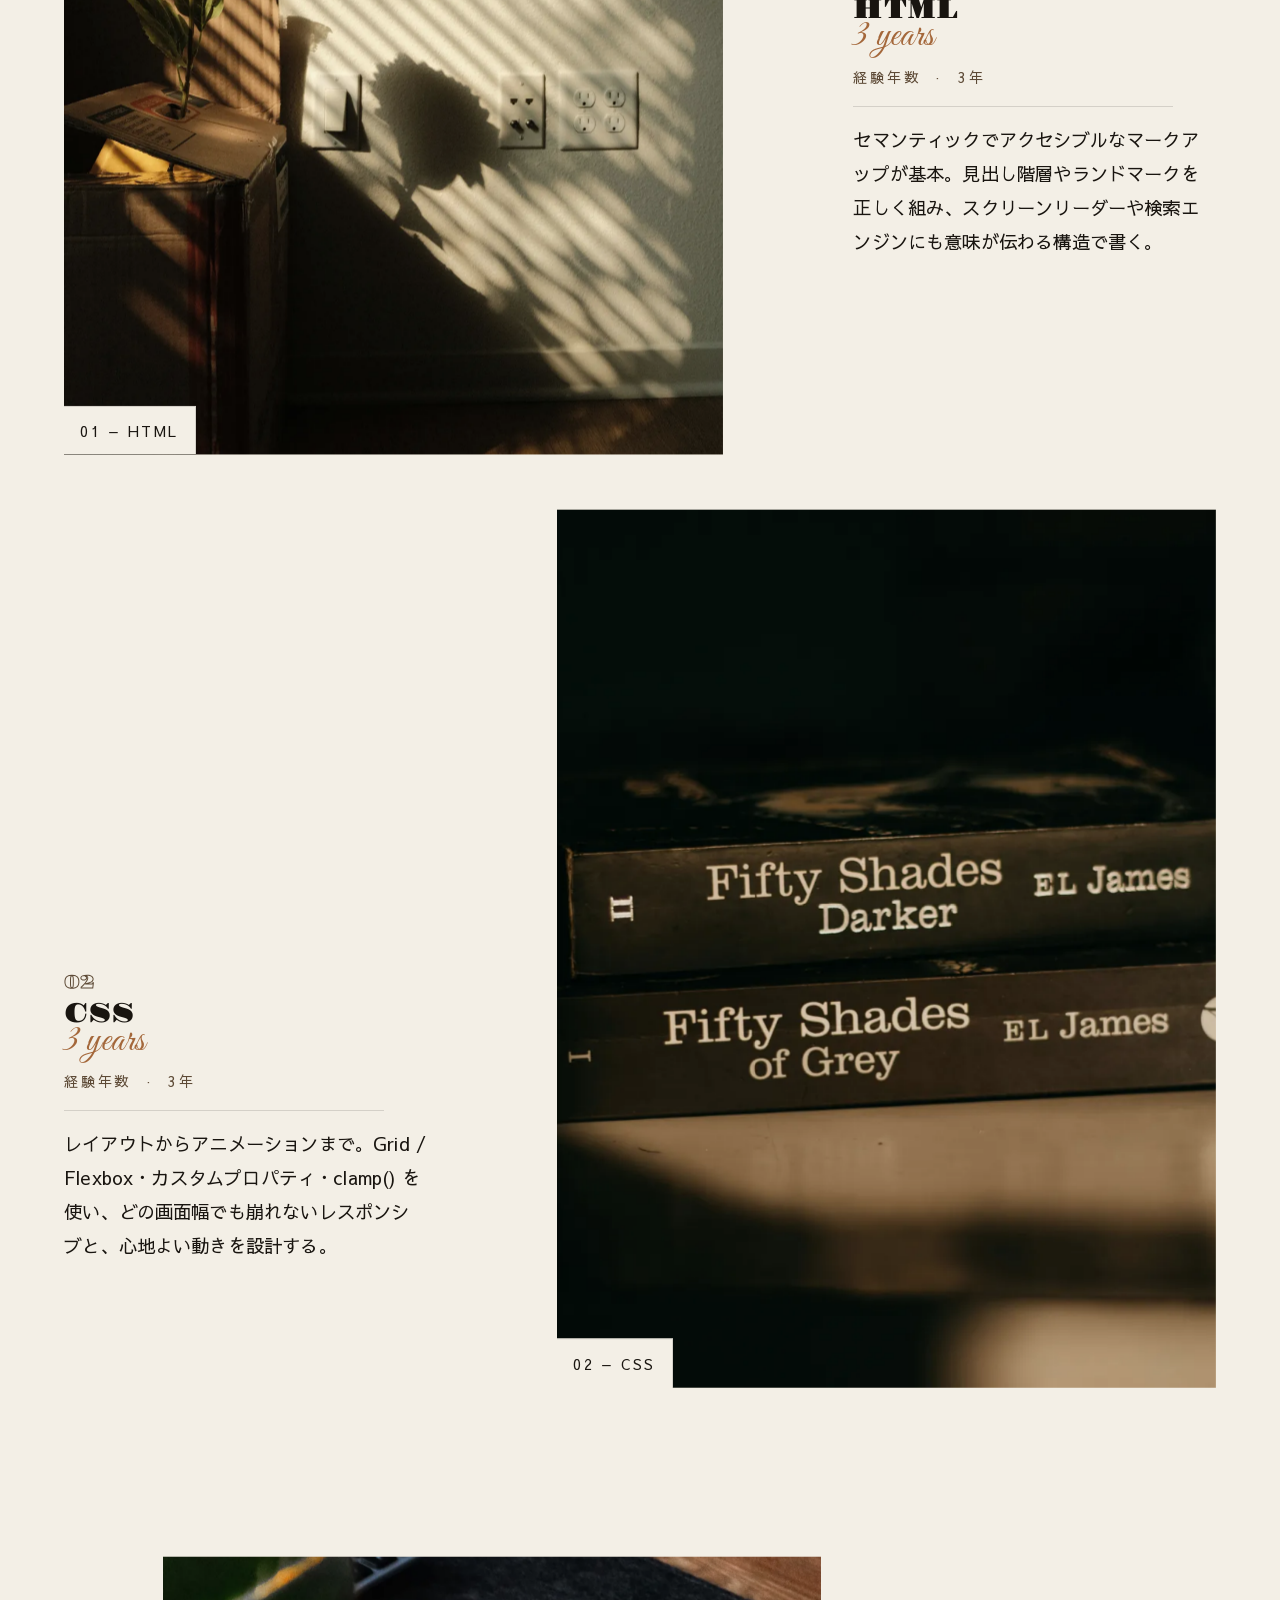
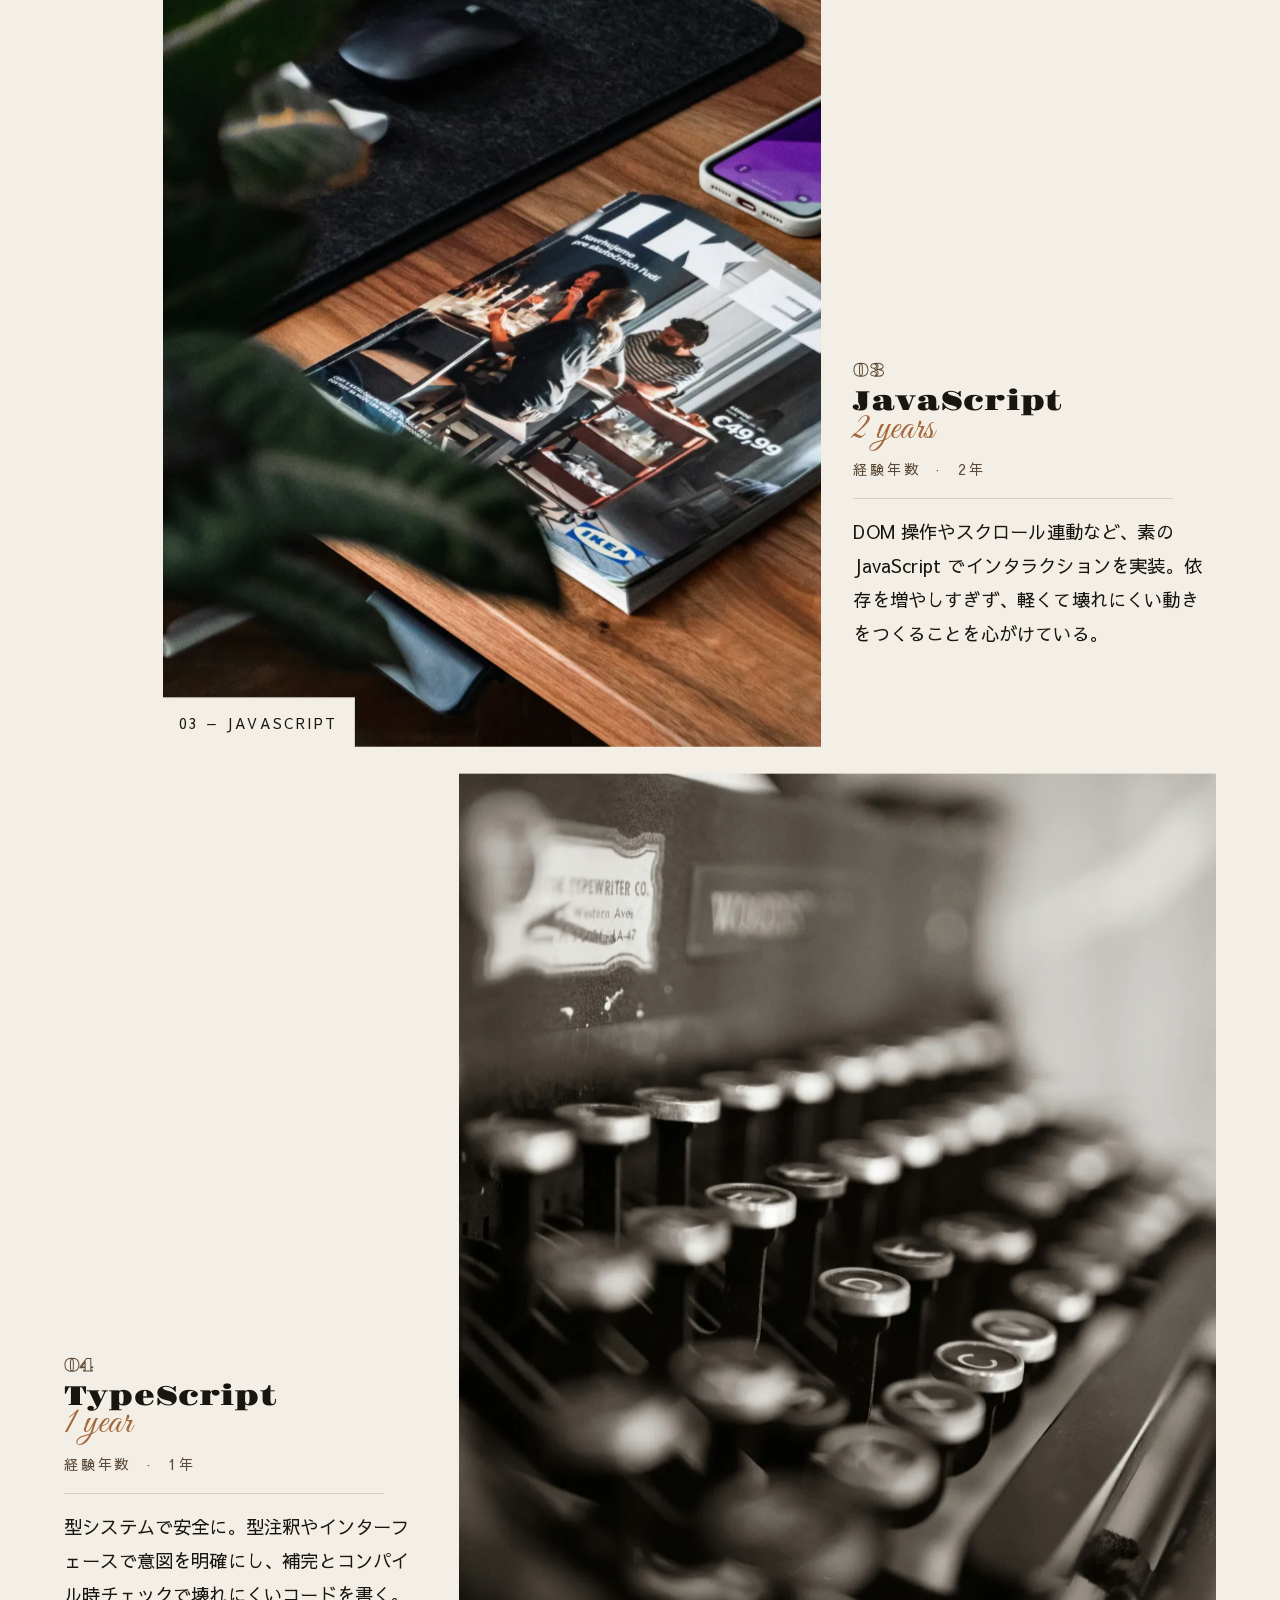
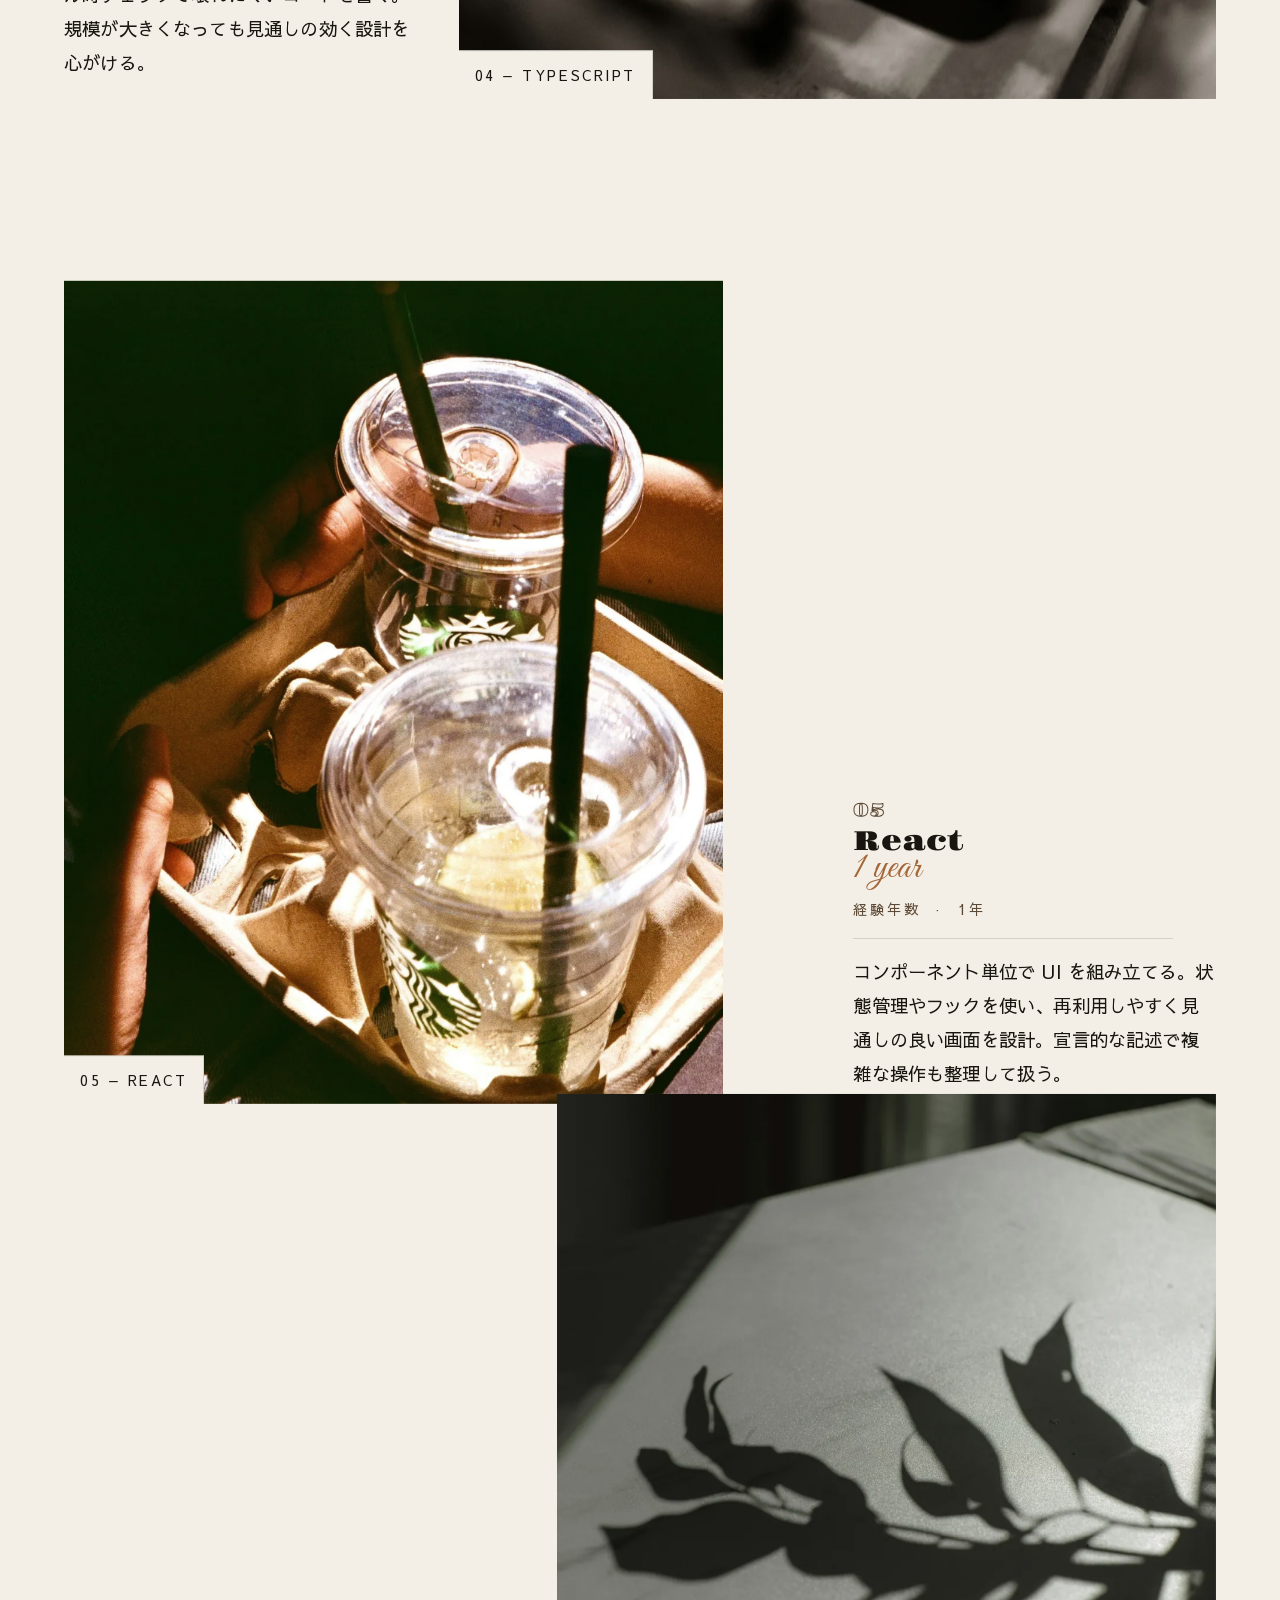
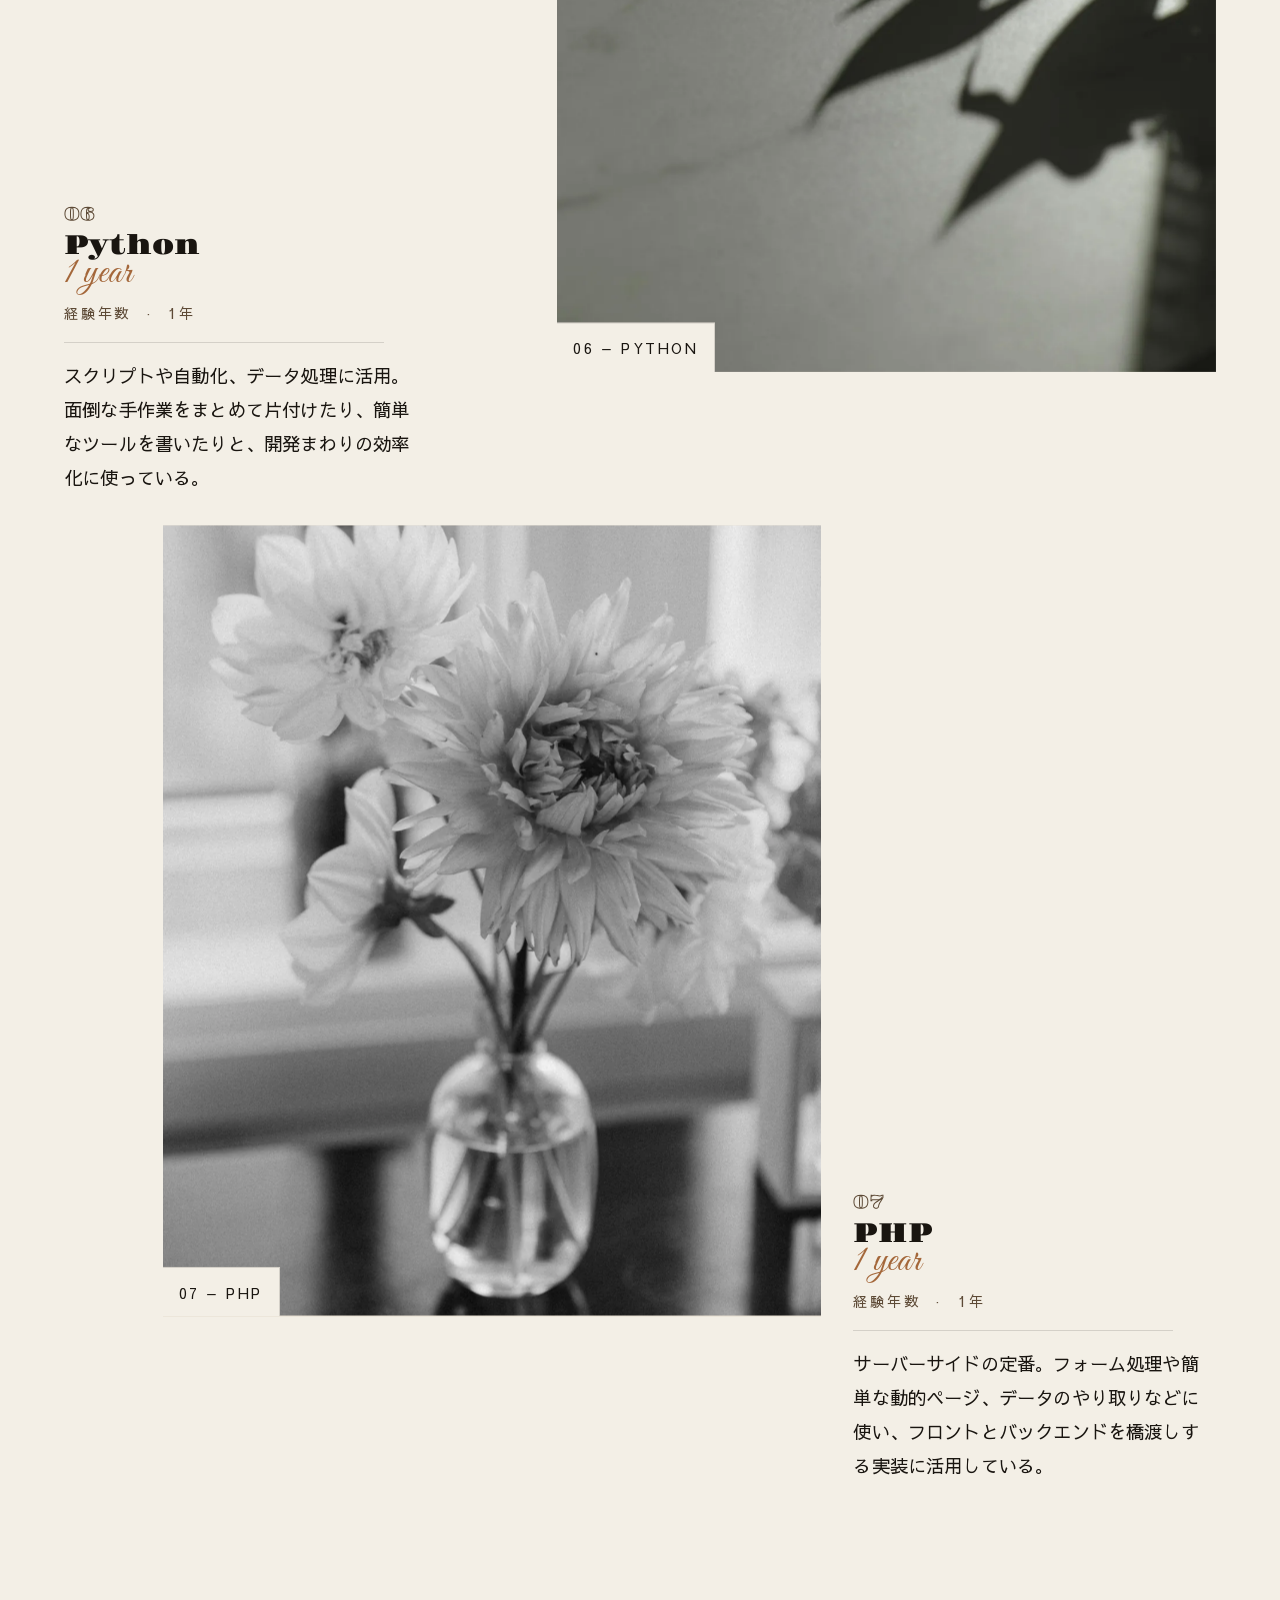
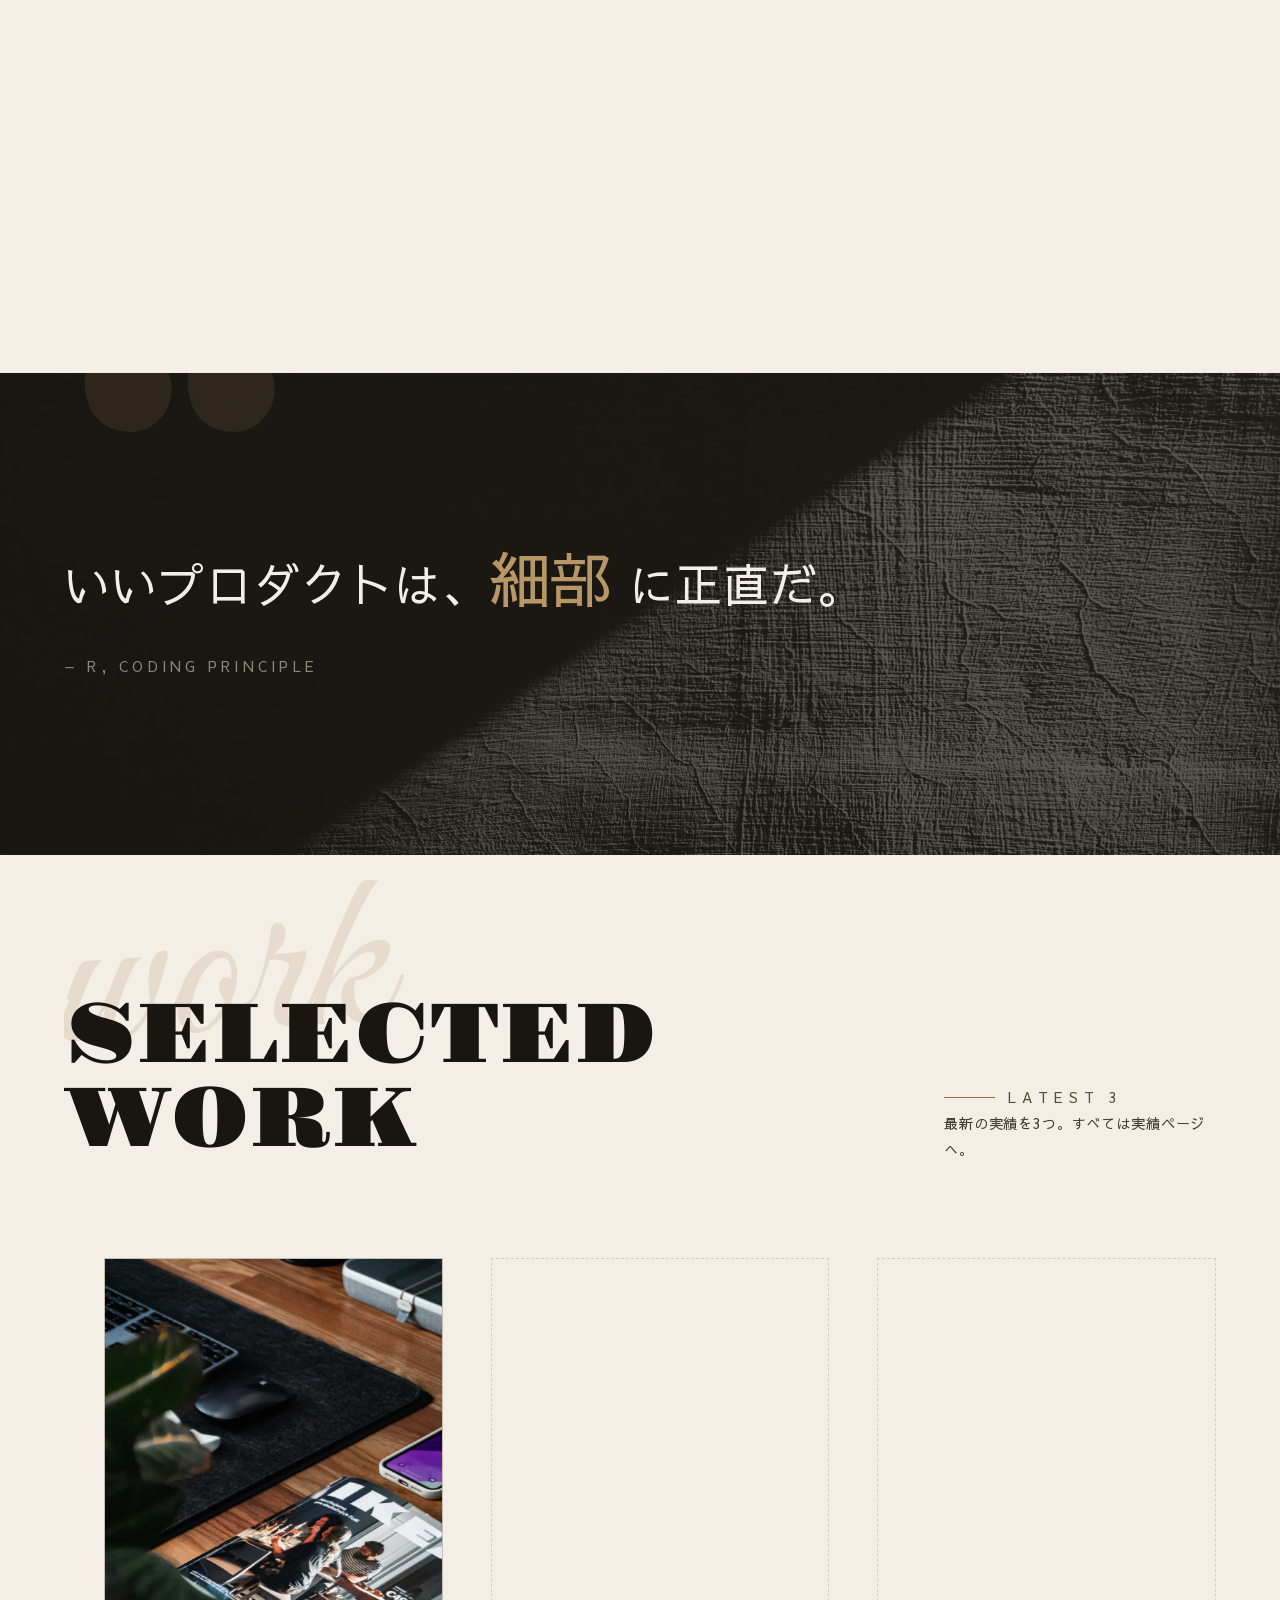
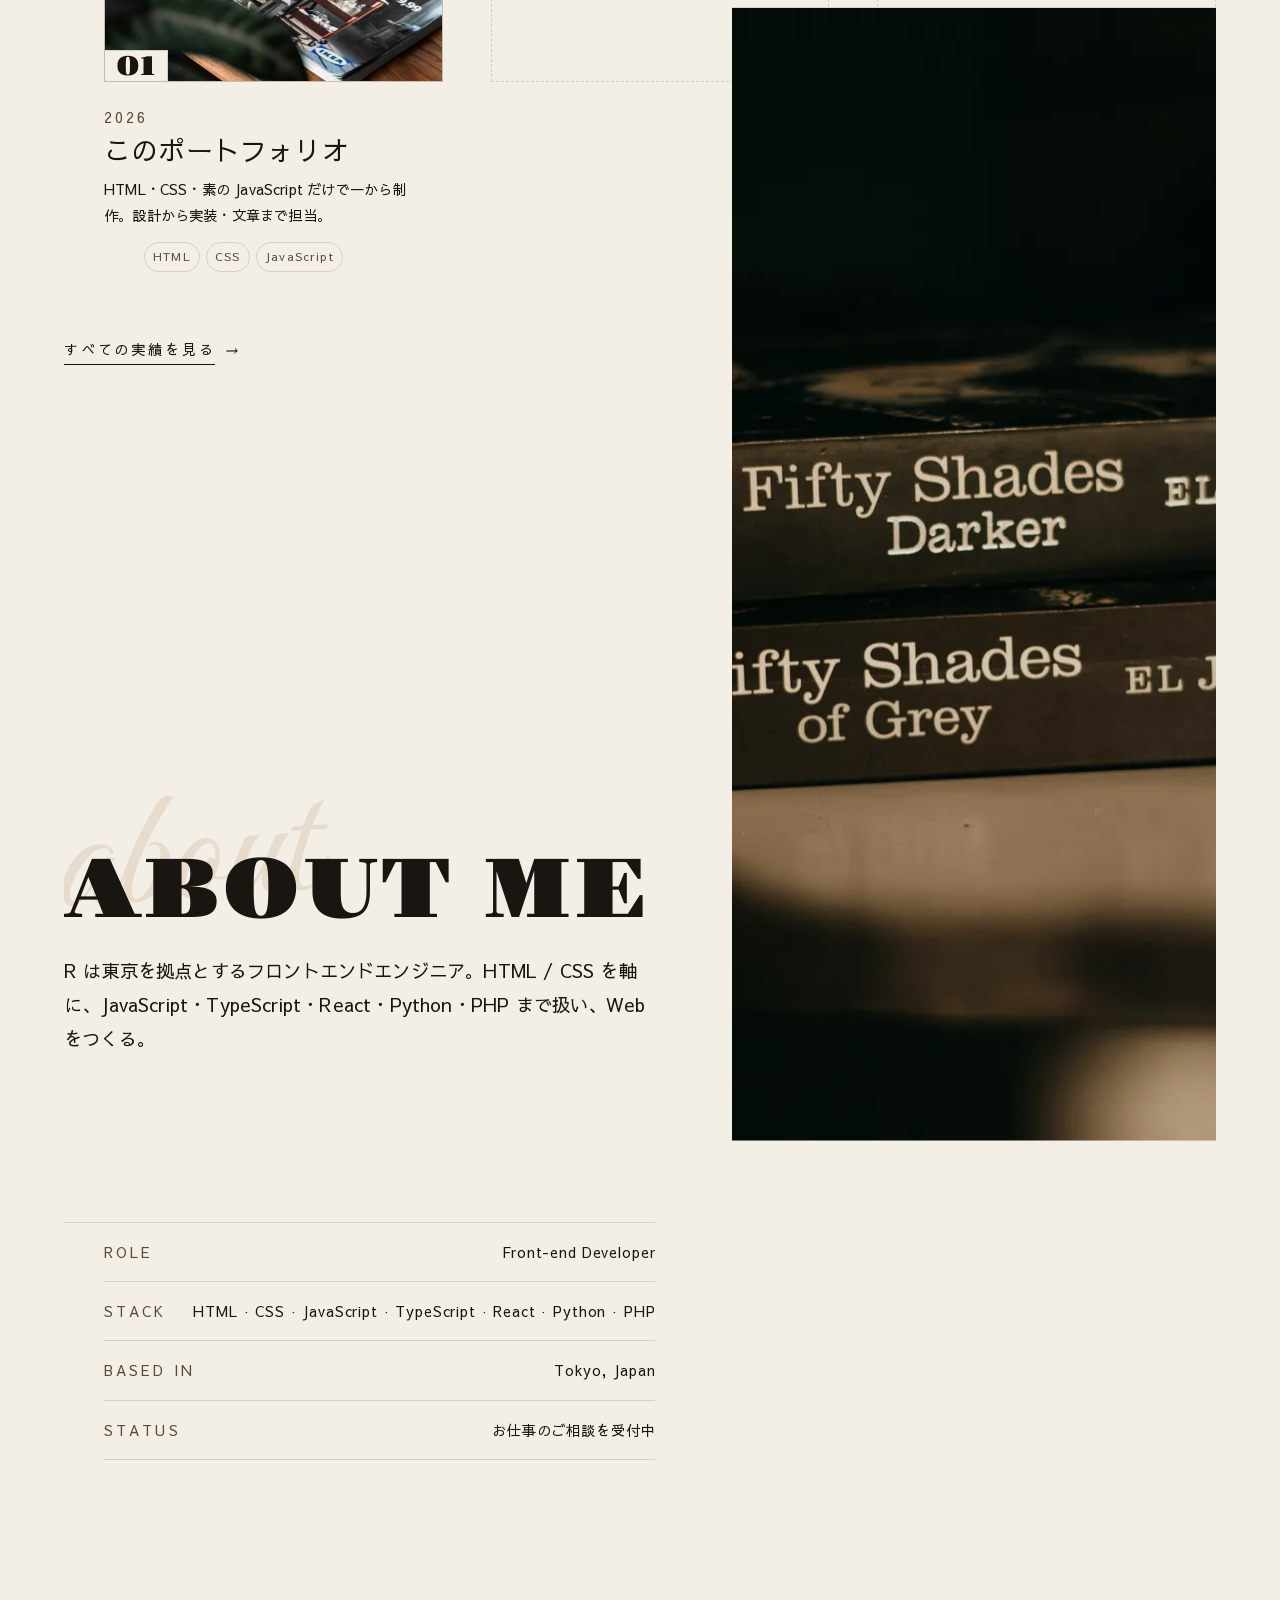
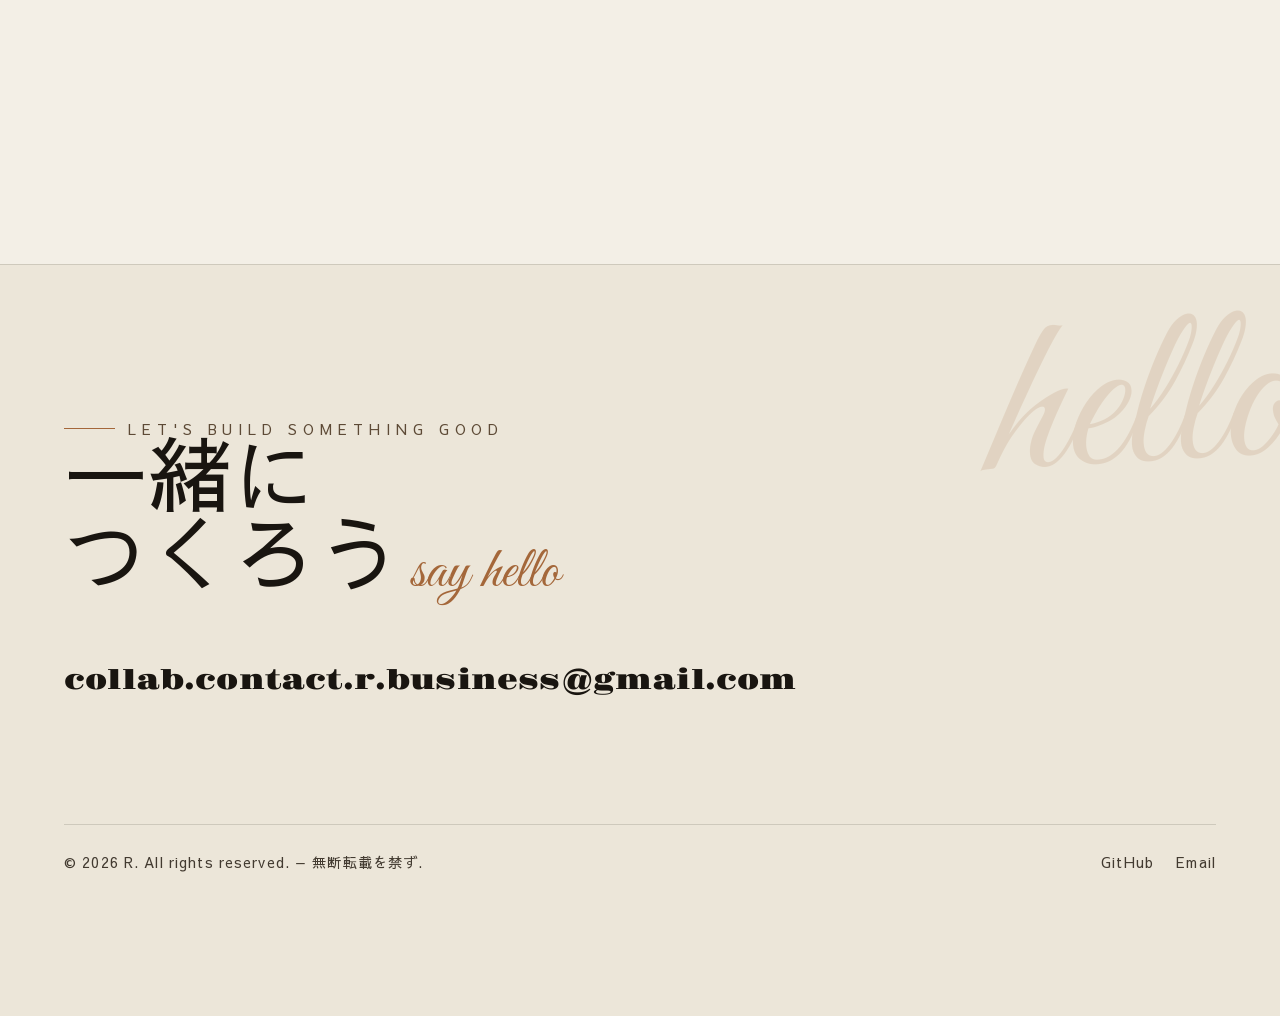
==== commit f91ae6fc: "Replace duplicate skill-card images with cropped new photos (TypeScript/React/PHP)" ====
--- a/index.html
+++ b/index.html
@@ -124,9 +124,9 @@
       <article class="feature feature--d">
         <figure class="feature__figure" data-reveal data-parallax="0.07">
           <picture>
-            <source srcset="assets/img/photo-linen.webp" type="image/webp" />
-            <img src="assets/img/photo-linen.jpg" width="1920" height="1280"
-                 alt="リネンに広げたノートと道具" loading="lazy" />
+            <source srcset="assets/img/photo-typewriter.webp" type="image/webp" />
+            <img src="assets/img/photo-typewriter.jpg" width="1100" height="1344"
+                 alt="セピア調のクラシックなタイプライターのキー" loading="lazy" />
           </picture>
           <figcaption>04 — TypeScript</figcaption>
         </figure>
@@ -142,9 +142,9 @@
       <article class="feature feature--e">
         <figure class="feature__figure" data-reveal data-parallax="0.05">
           <picture>
-            <source srcset="assets/img/photo-js.webp" type="image/webp" />
-            <img src="assets/img/photo-js.jpg" width="956" height="1700"
-                 alt="木の机の上のカタログとデバイス" loading="lazy" />
+            <source srcset="assets/img/photo-drinks.webp" type="image/webp" />
+            <img src="assets/img/photo-drinks.jpg" width="1100" height="1375"
+                 alt="陽光に透けるアイスドリンク2杯" loading="lazy" />
           </picture>
           <figcaption>05 — React</figcaption>
         </figure>
@@ -178,9 +178,9 @@
       <article class="feature feature--g">
         <figure class="feature__figure" data-reveal data-parallax="0.06">
           <picture>
-            <source srcset="assets/img/photo-css.webp" type="image/webp" />
-            <img src="assets/img/photo-css.jpg" width="1700" height="1133"
-                 alt="暖色光に浮かぶ積まれた本" loading="lazy" />
+            <source srcset="assets/img/photo-flowers.webp" type="image/webp" />
+            <img src="assets/img/photo-flowers.jpg" width="1100" height="1320"
+                 alt="花瓶に生けたダリアのモノクロ写真" loading="lazy" />
           </picture>
           <figcaption>07 — PHP</figcaption>
         </figure>
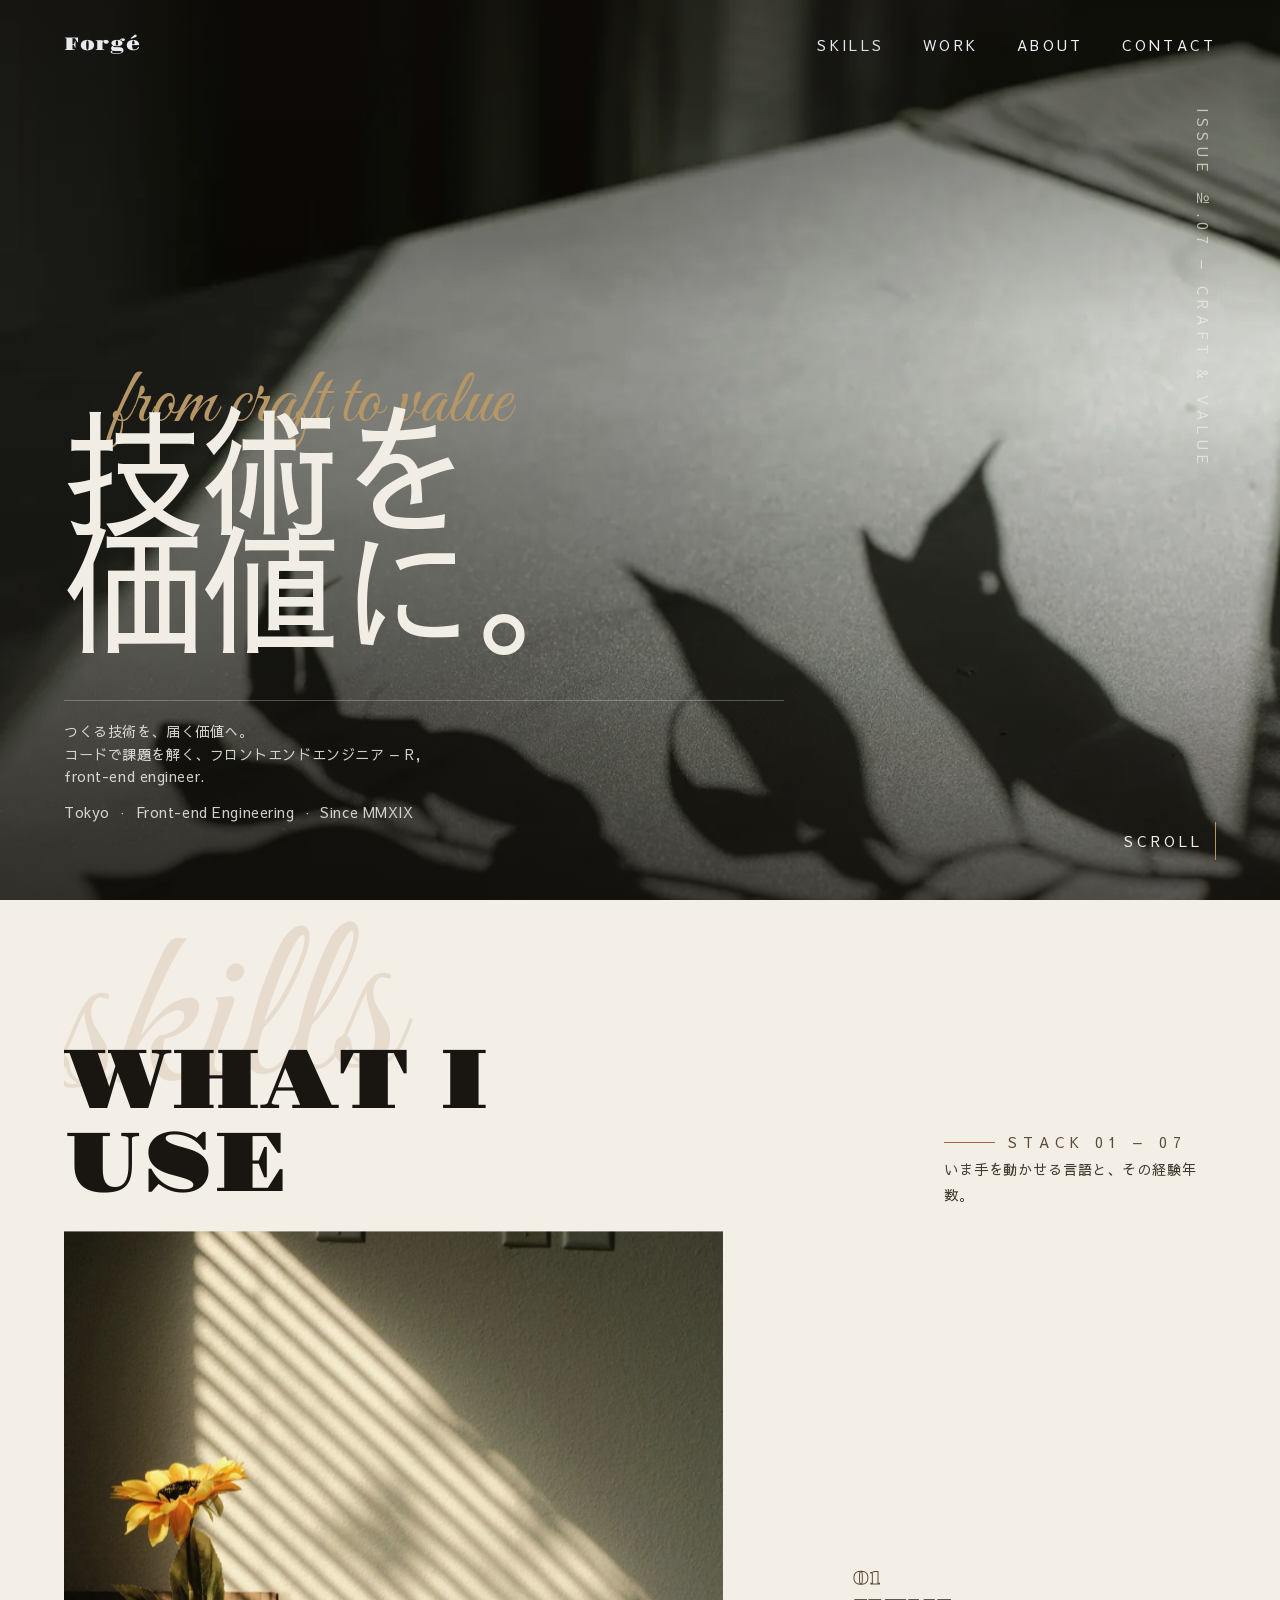
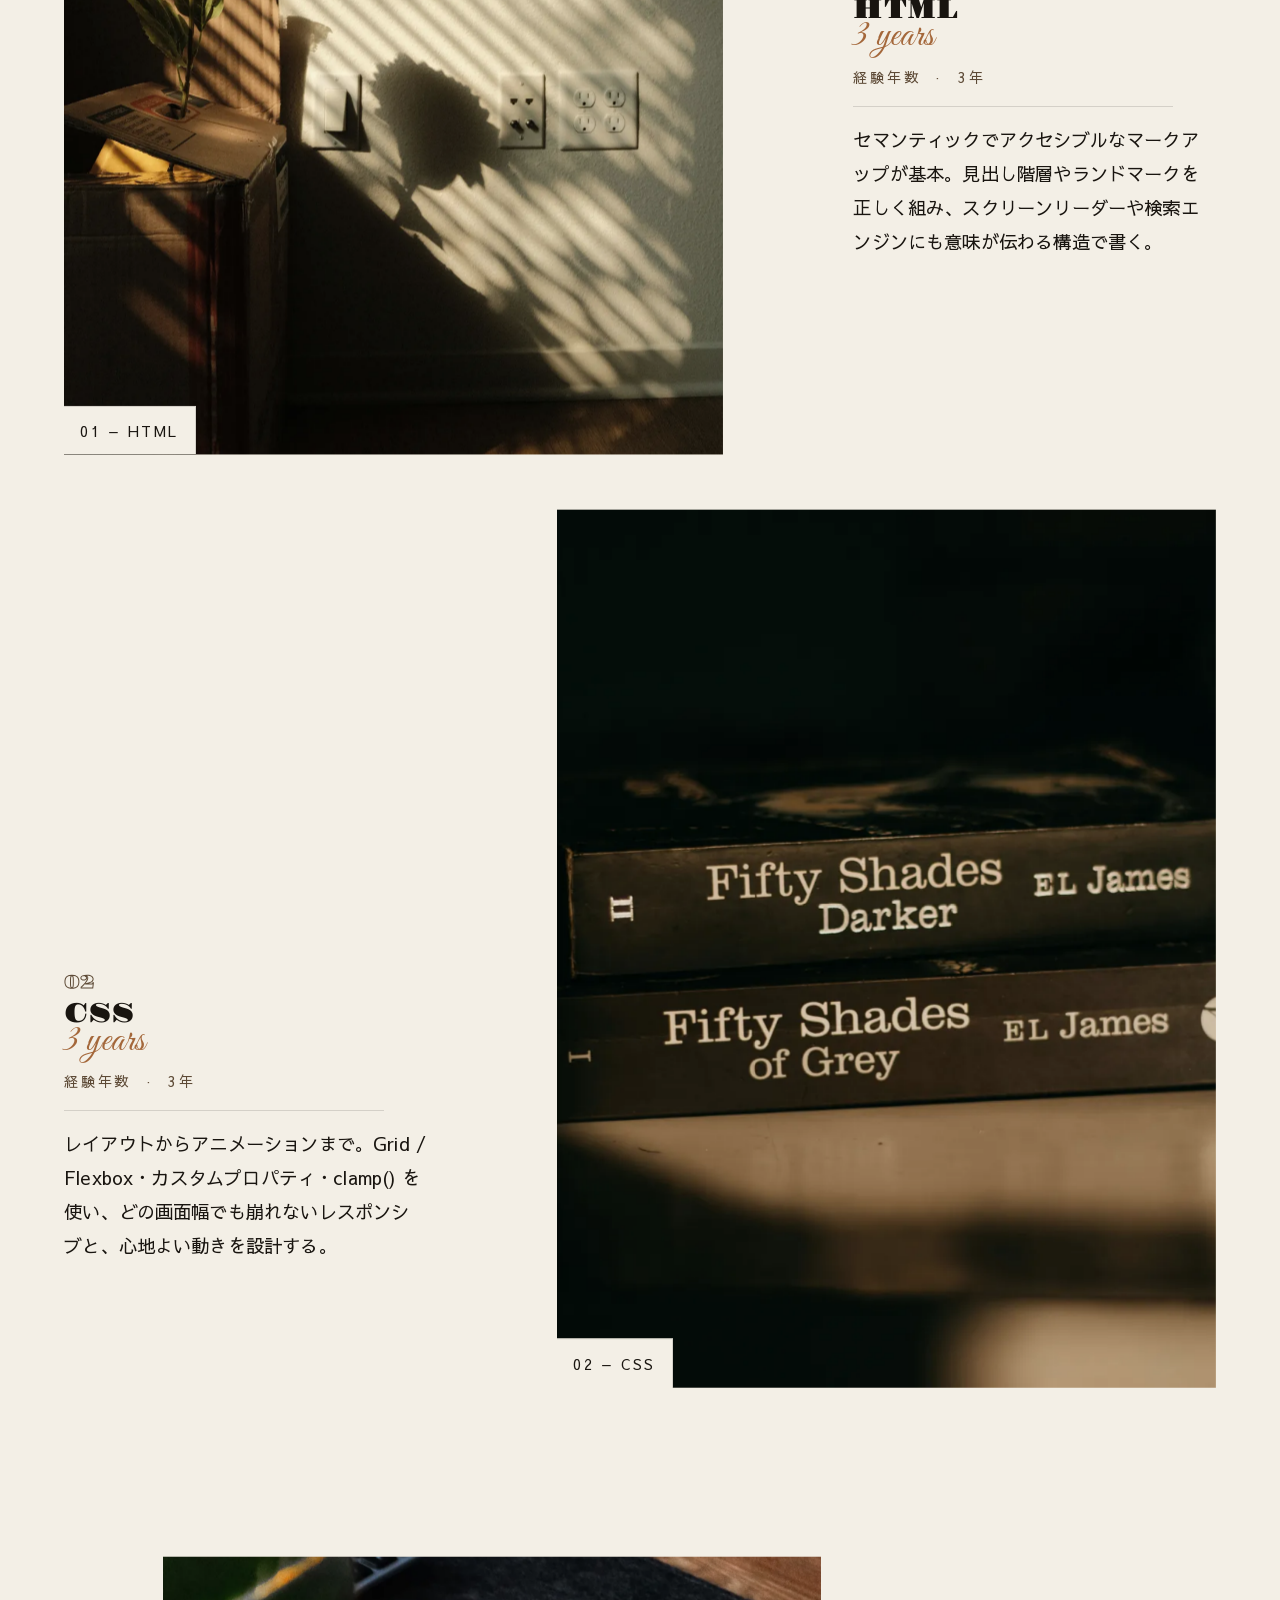
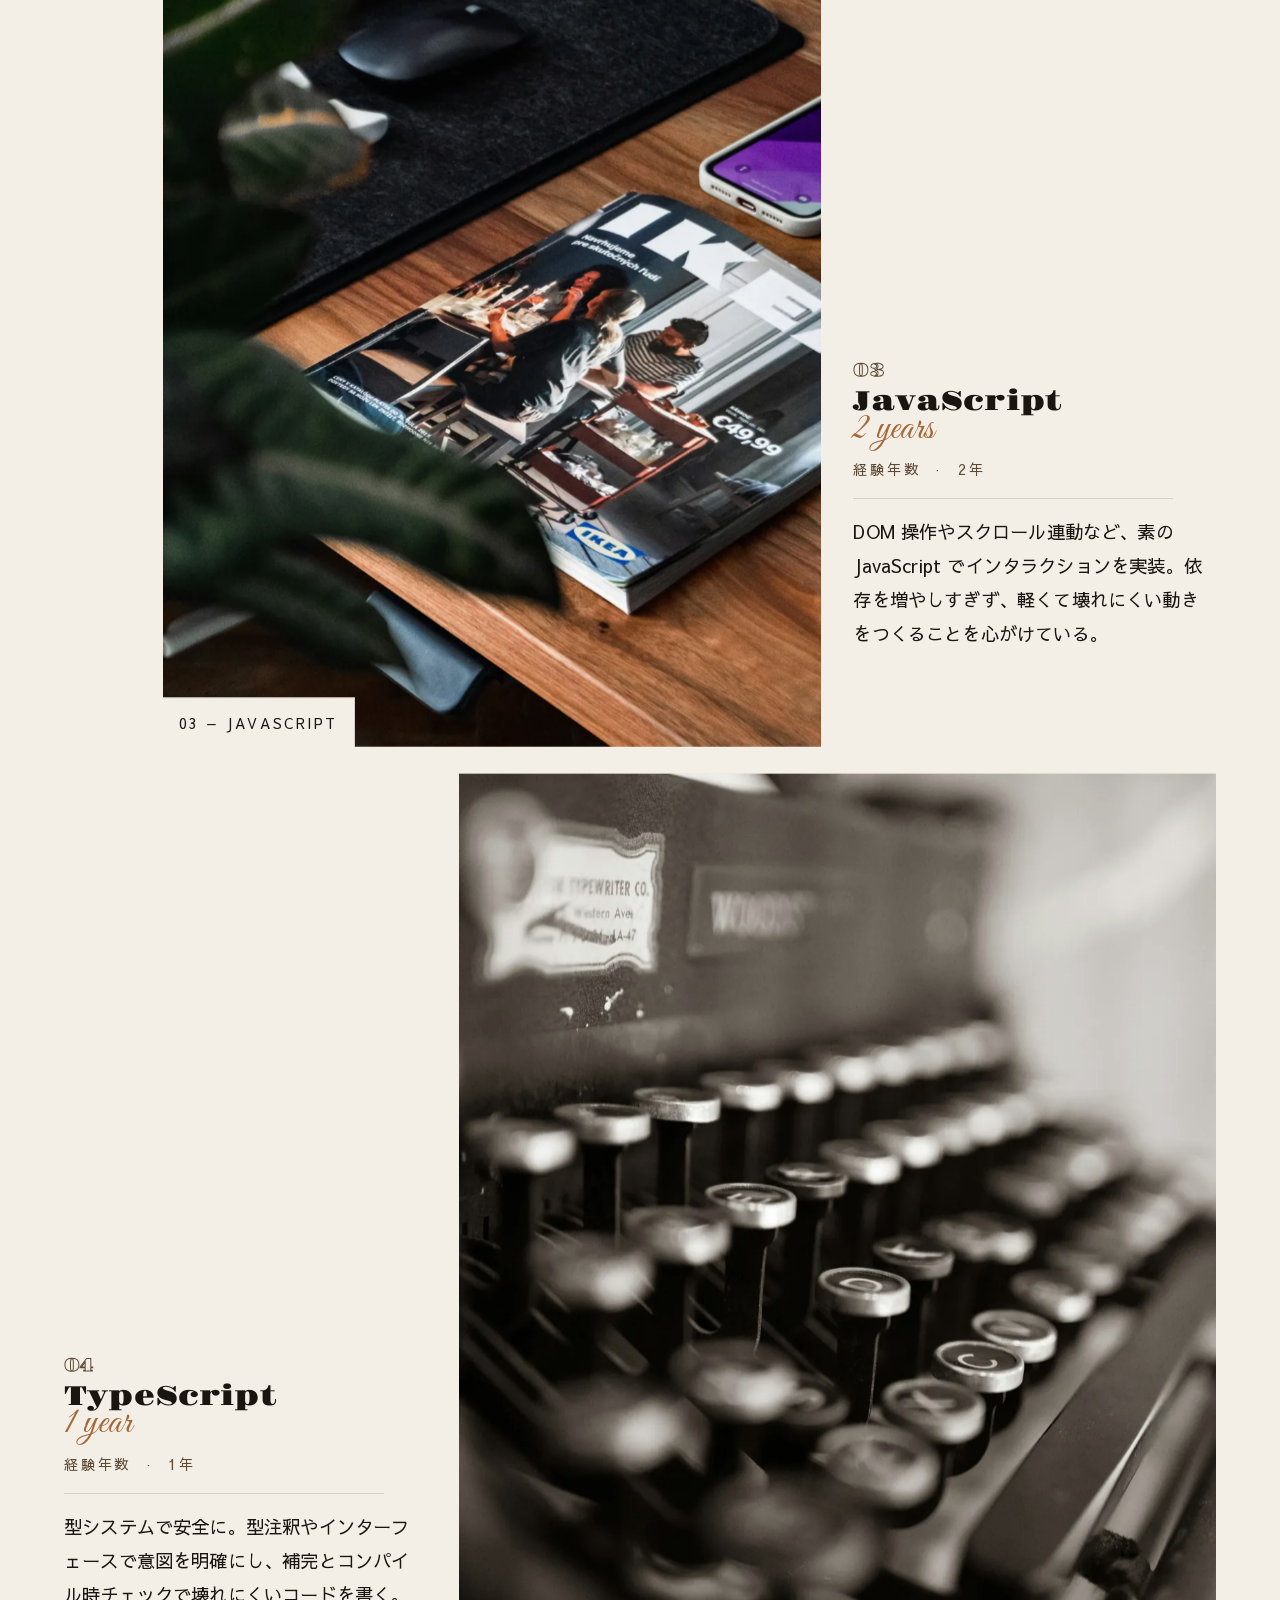
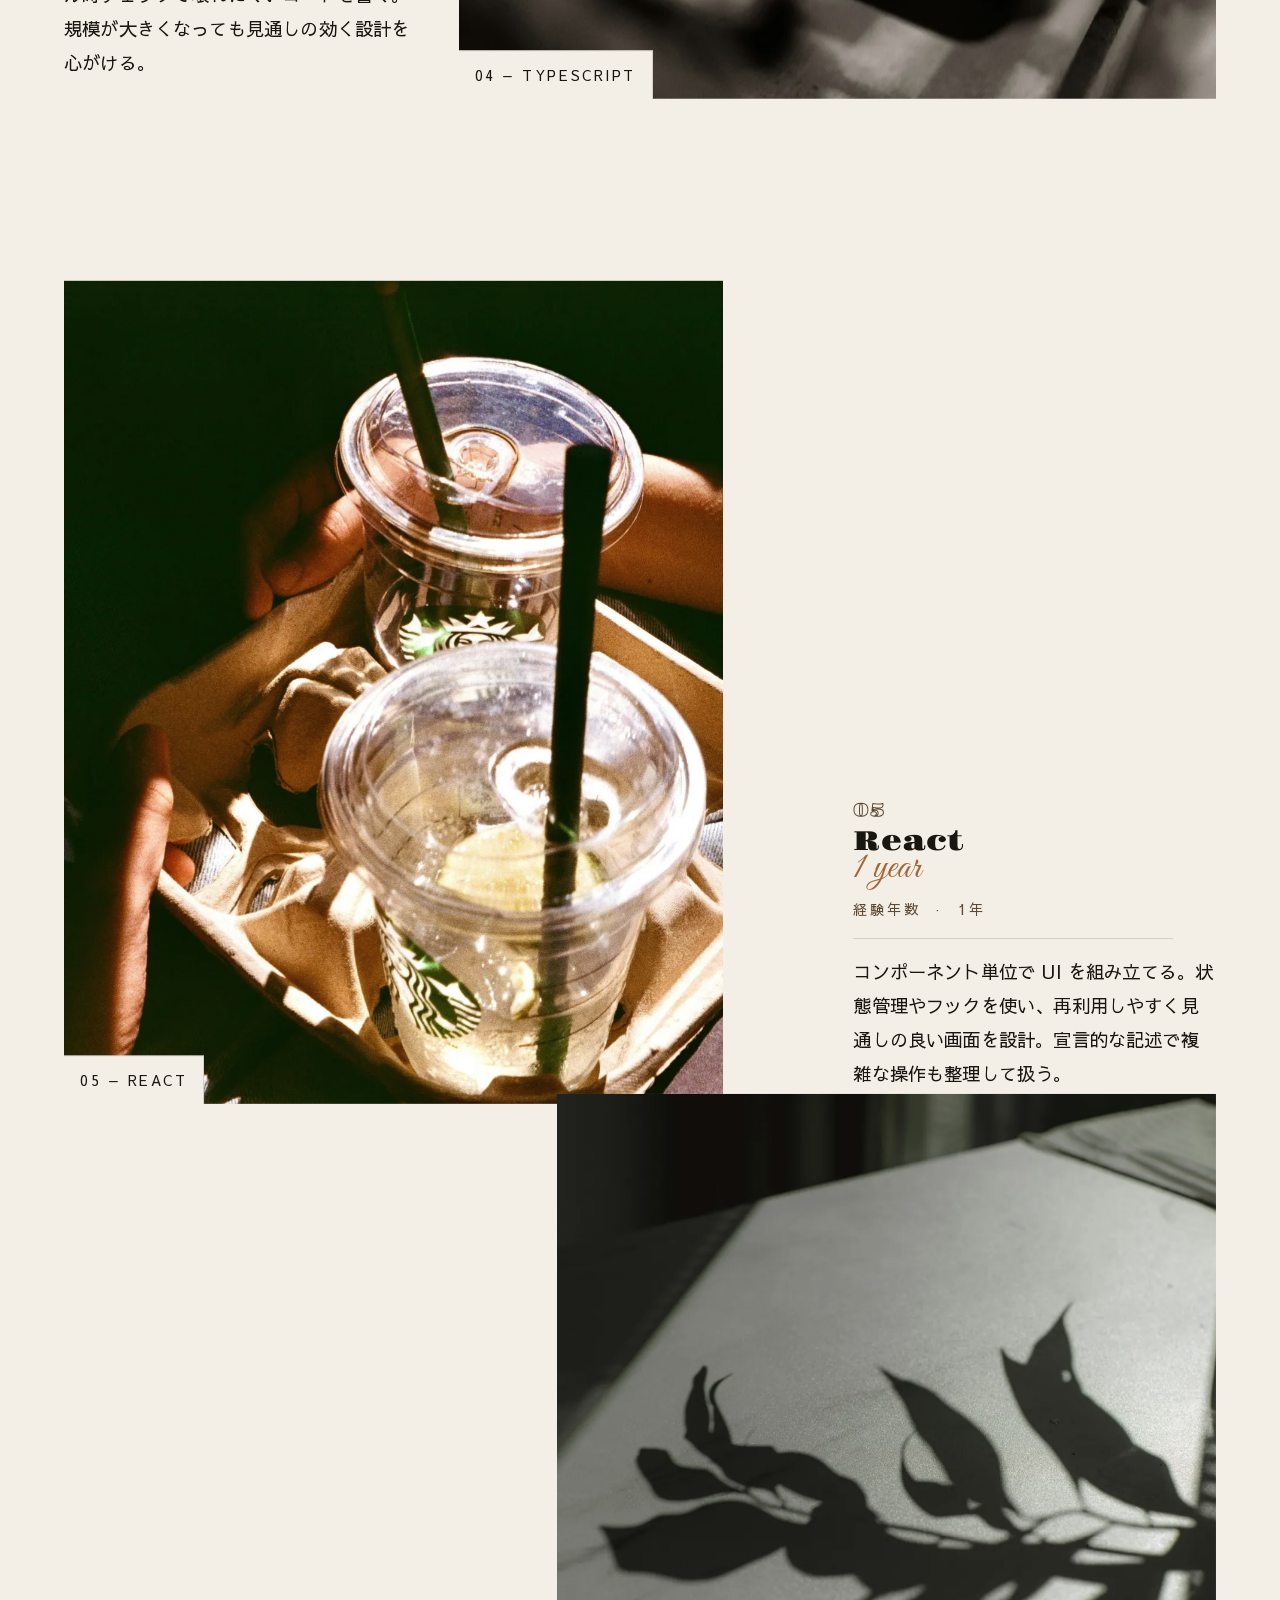
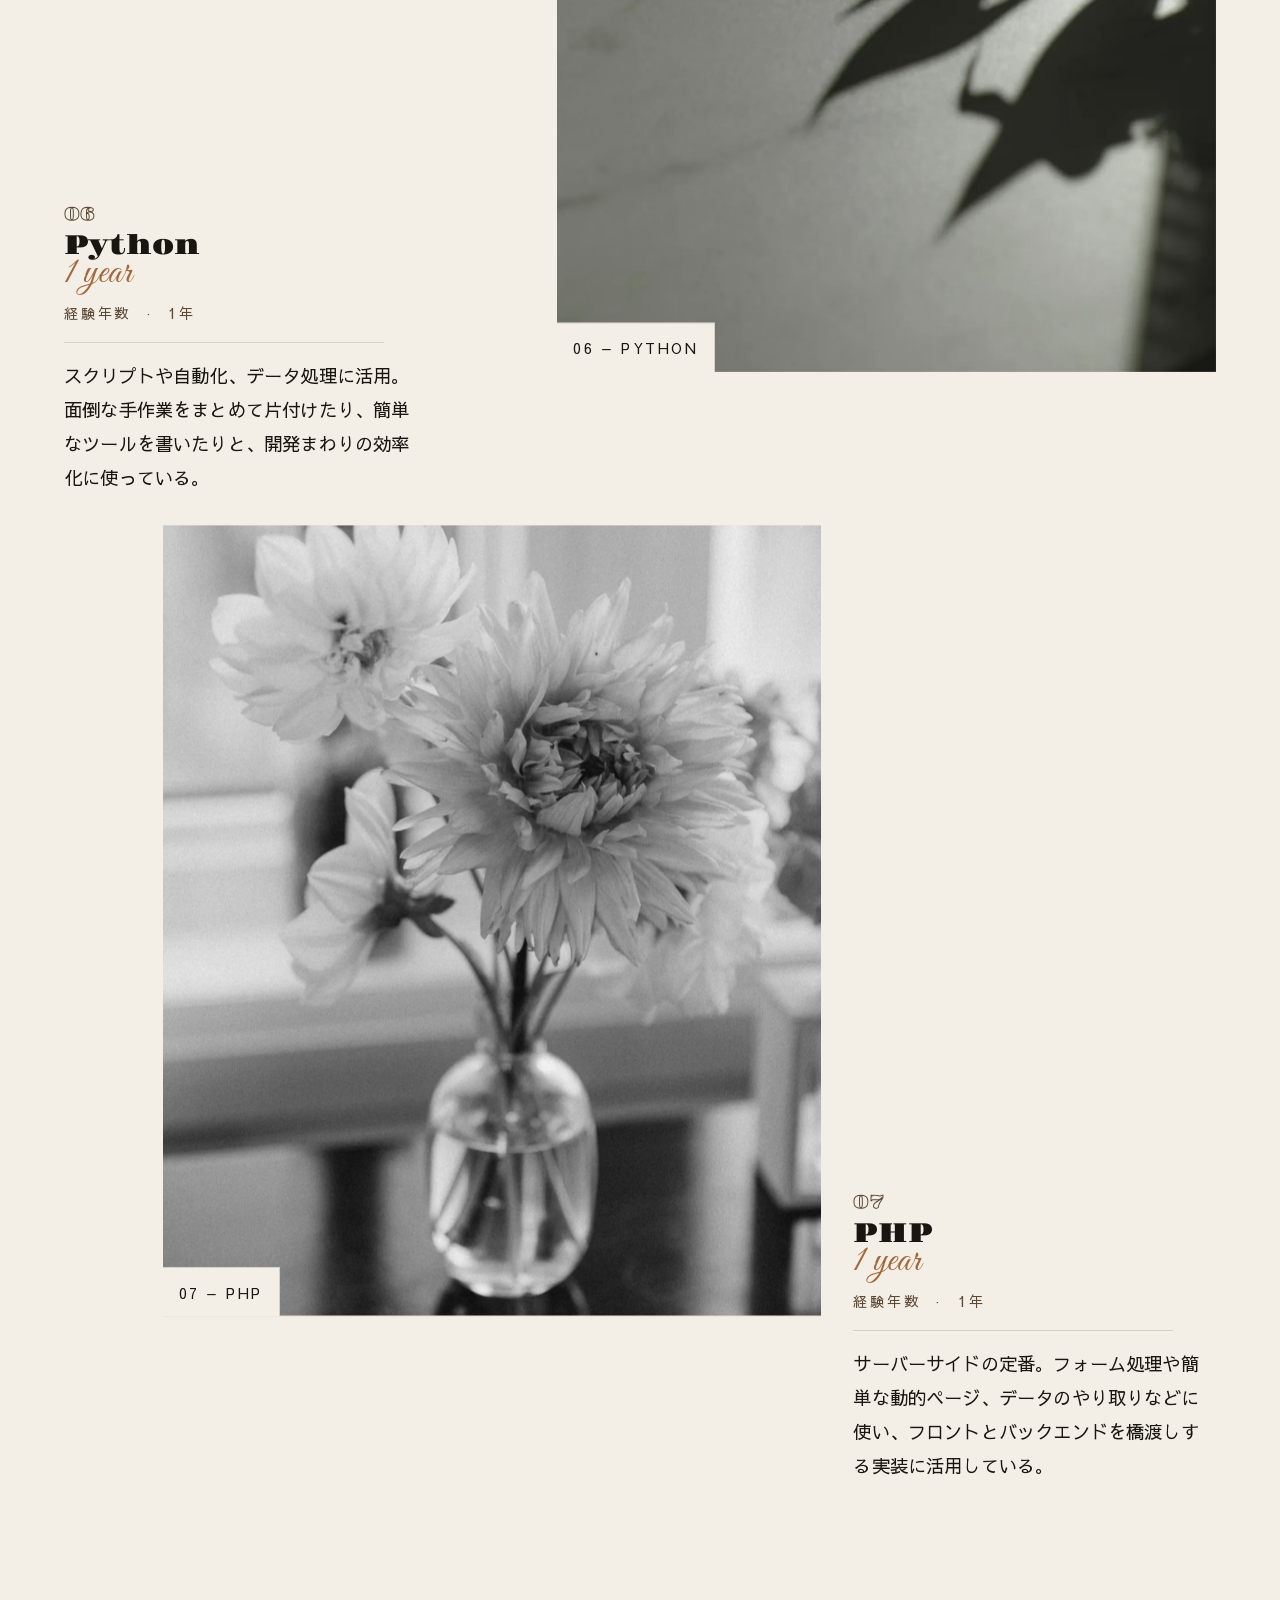
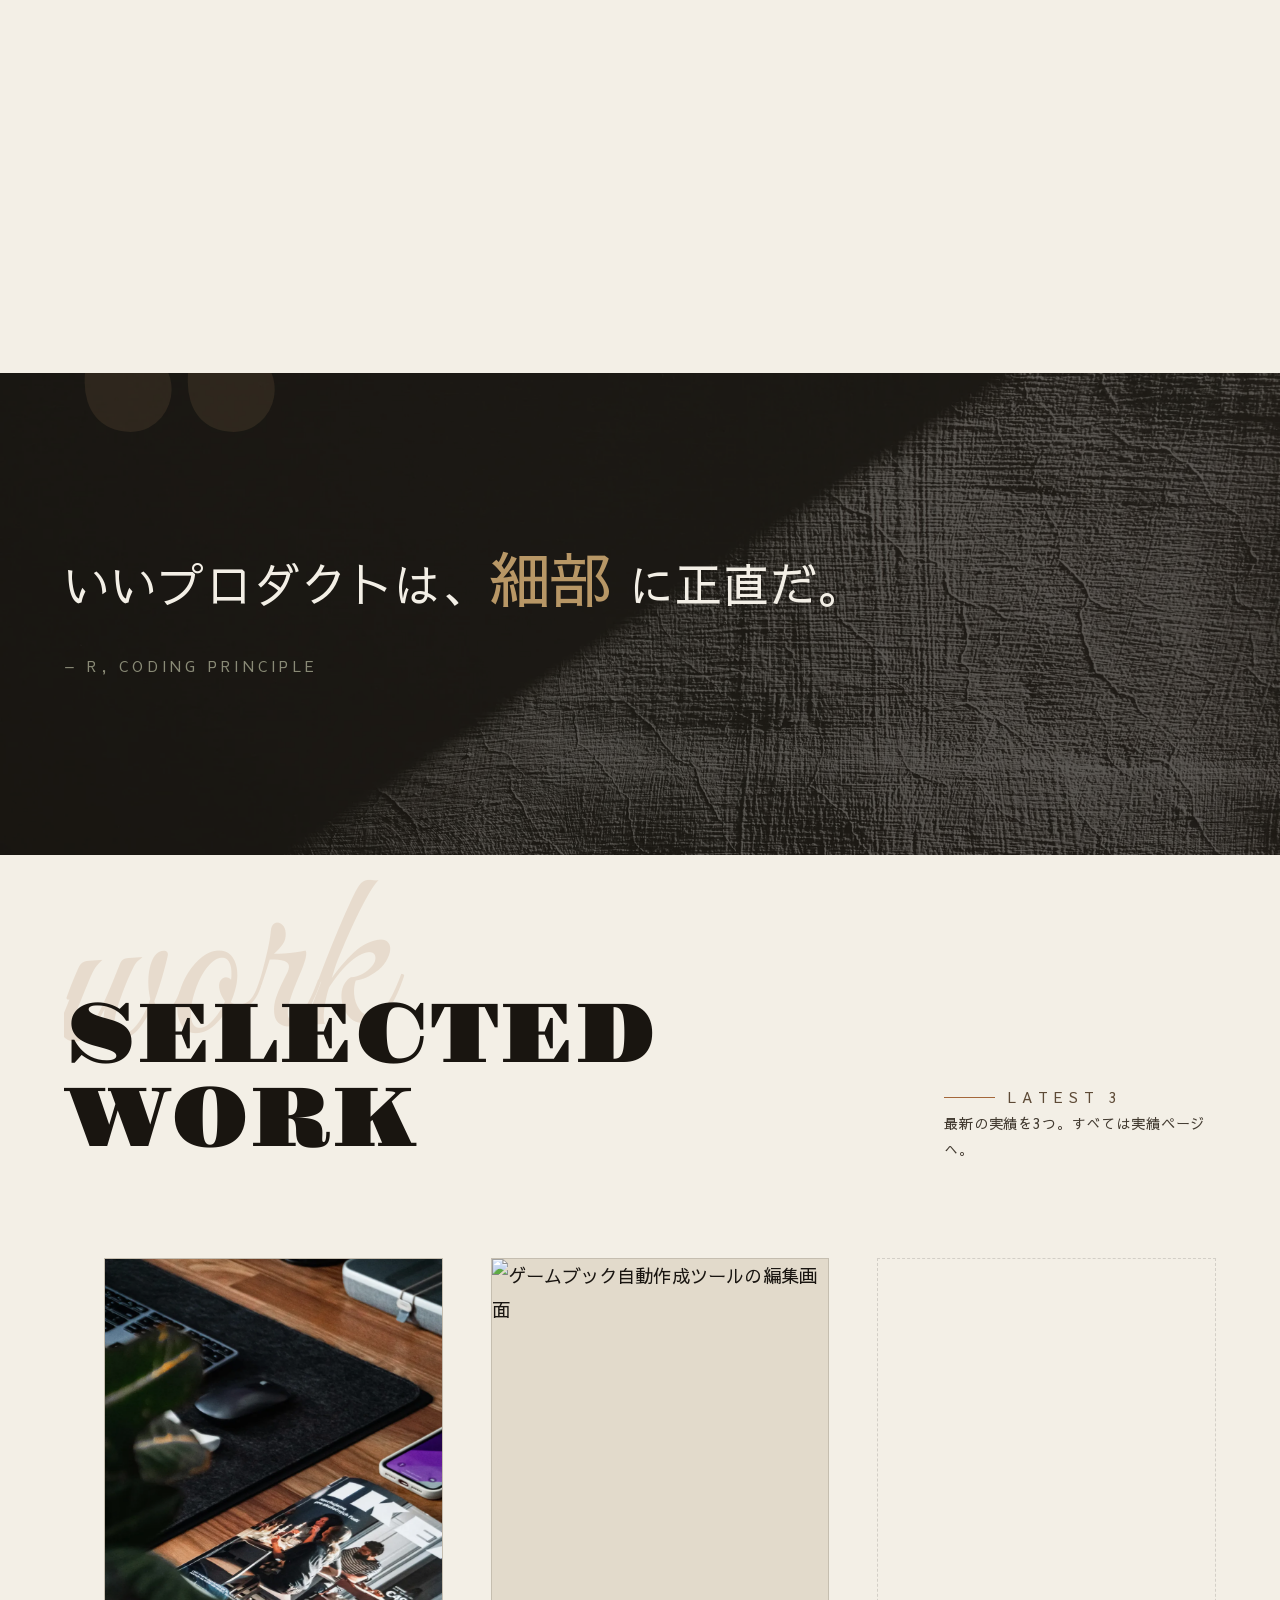
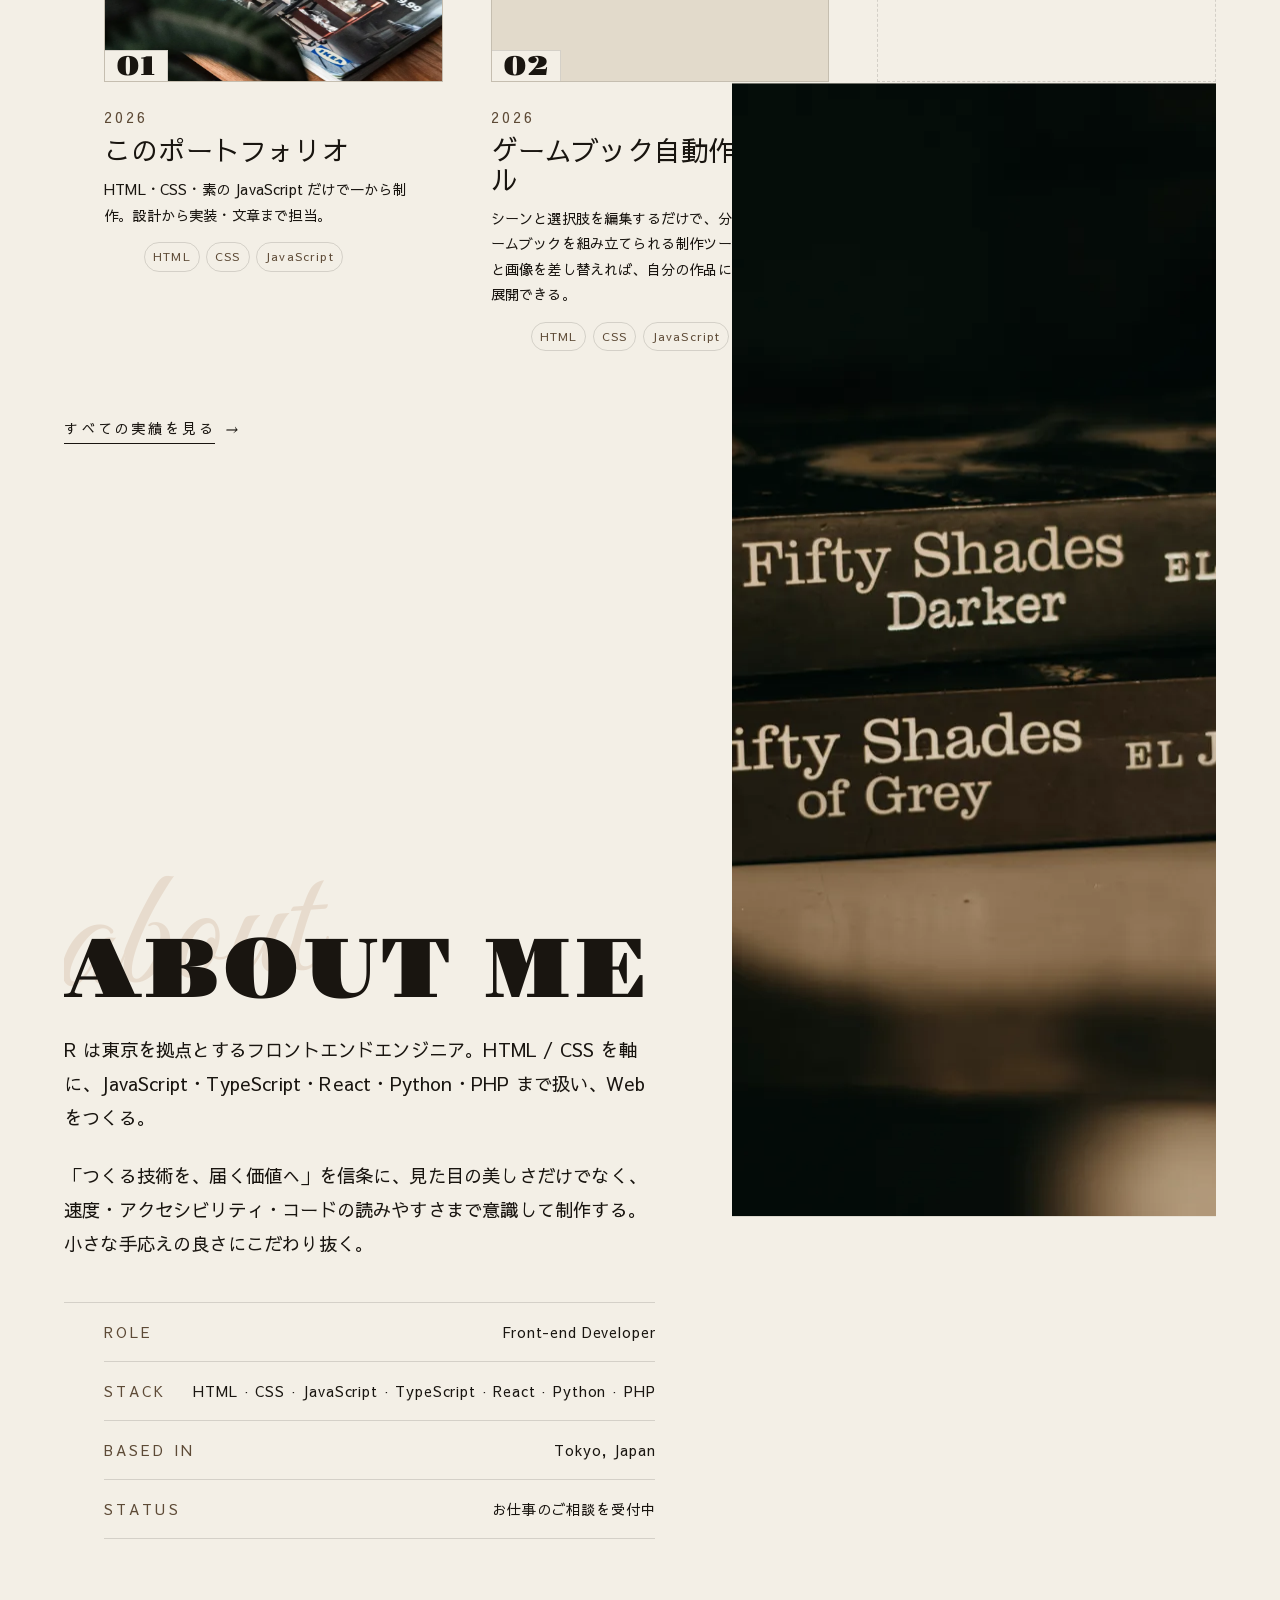
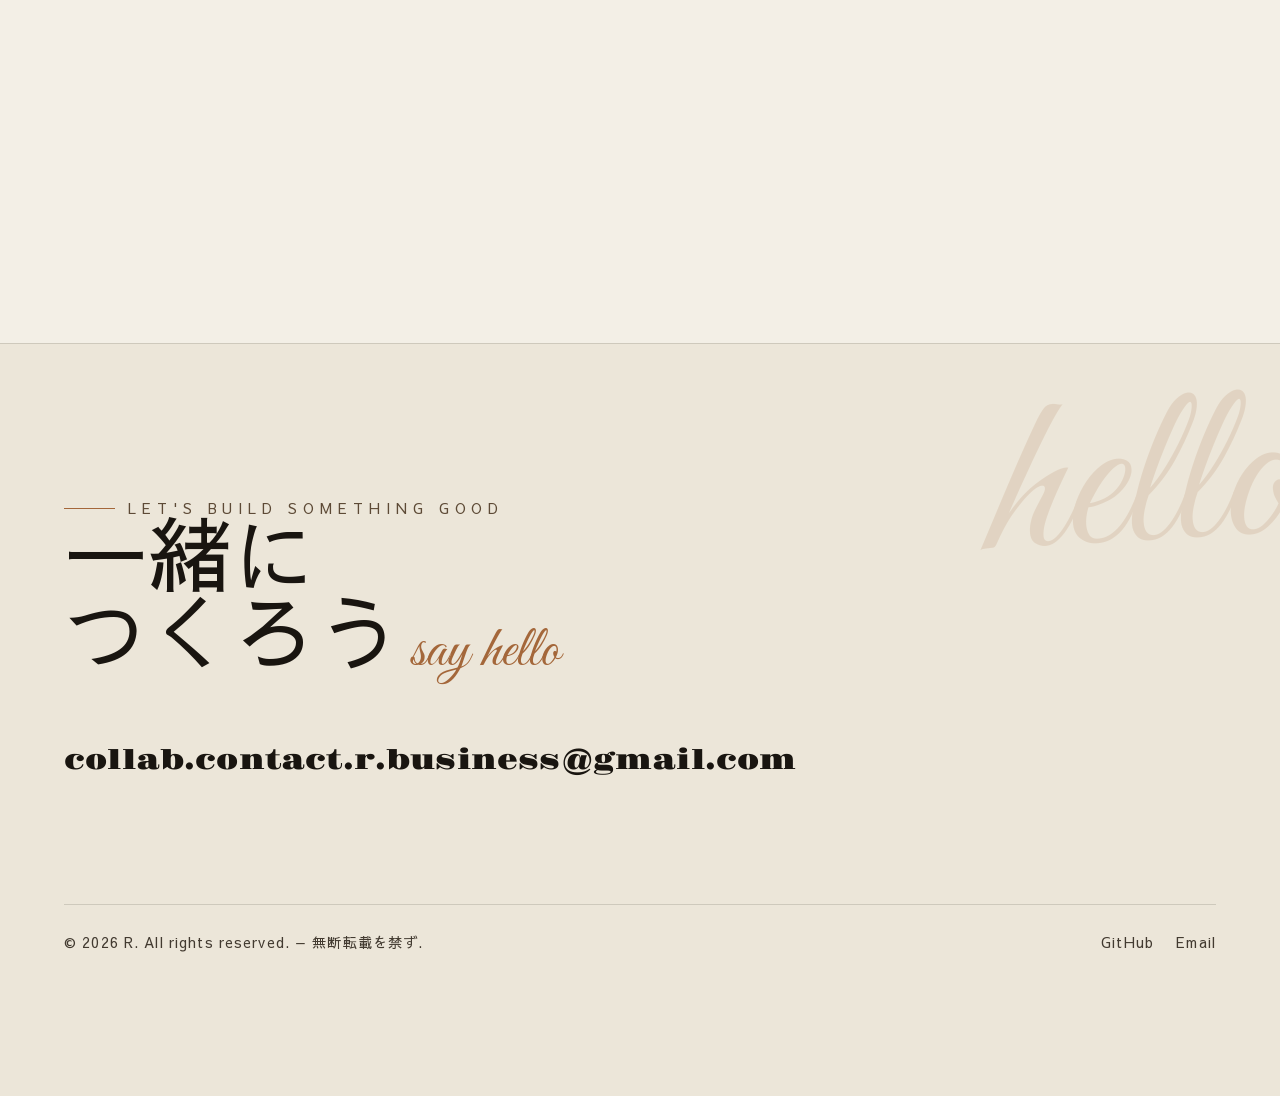
==== commit 99fad66a: "Add gamebook tool to Selected Work and Archive" ====
--- a/index.html
+++ b/index.html
@@ -229,9 +229,21 @@
           </div>
         </li>
 
-        <!-- 02 — empty slot -->
-        <li class="workcard workcard--empty" data-reveal style="--delay:.08s" aria-hidden="true">
-          <div class="workcard__media"></div>
+        <!-- 02 — gamebook tool -->
+        <li class="workcard" data-reveal style="--delay:.08s">
+          <a class="workcard__media" href="https://github.com/ryotagubusiness-B1z/HTML-" target="_blank" rel="noopener" aria-label="ゲームブック自動作成ツールを GitHub で見る">
+            <picture>
+              <source srcset="assets/img/photo-gamebook.webp" type="image/webp" />
+              <img src="assets/img/photo-gamebook.jpg" width="1100" height="1375" alt="ゲームブック自動作成ツールの編集画面" loading="lazy" />
+            </picture>
+            <span class="workcard__no display">02</span>
+          </a>
+          <div class="workcard__body">
+            <span class="workcard__year">2026</span>
+            <h3 class="workcard__title display">ゲームブック自動作成ツール</h3>
+            <p class="jp">シーンと選択肢を編集するだけで、分岐するゲームブックを組み立てられる制作ツール。CSV と画像を差し替えれば、自分の作品にそのまま展開できる。</p>
+            <ul class="workcard__tags" aria-label="使用技術"><li>HTML</li><li>CSS</li><li>JavaScript</li></ul>
+          </div>
         </li>
 
         <!-- 03 — empty slot -->
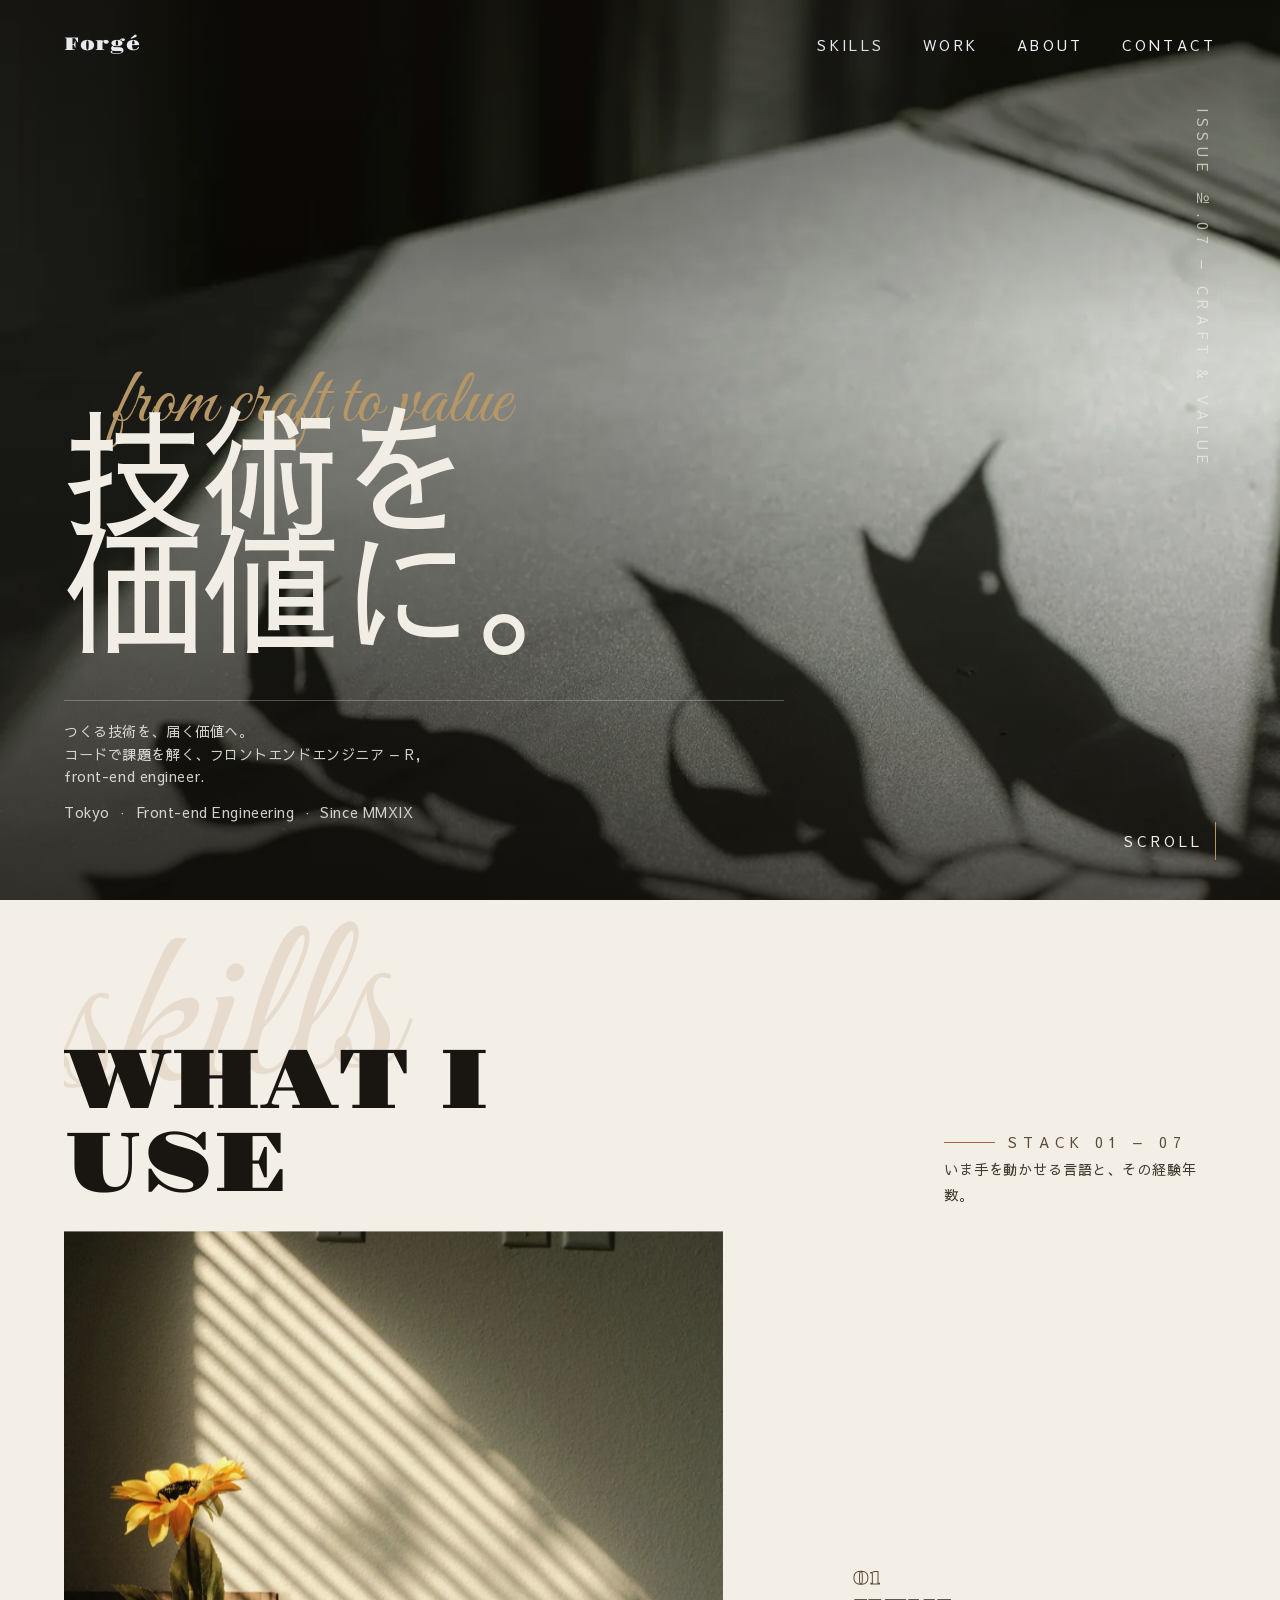
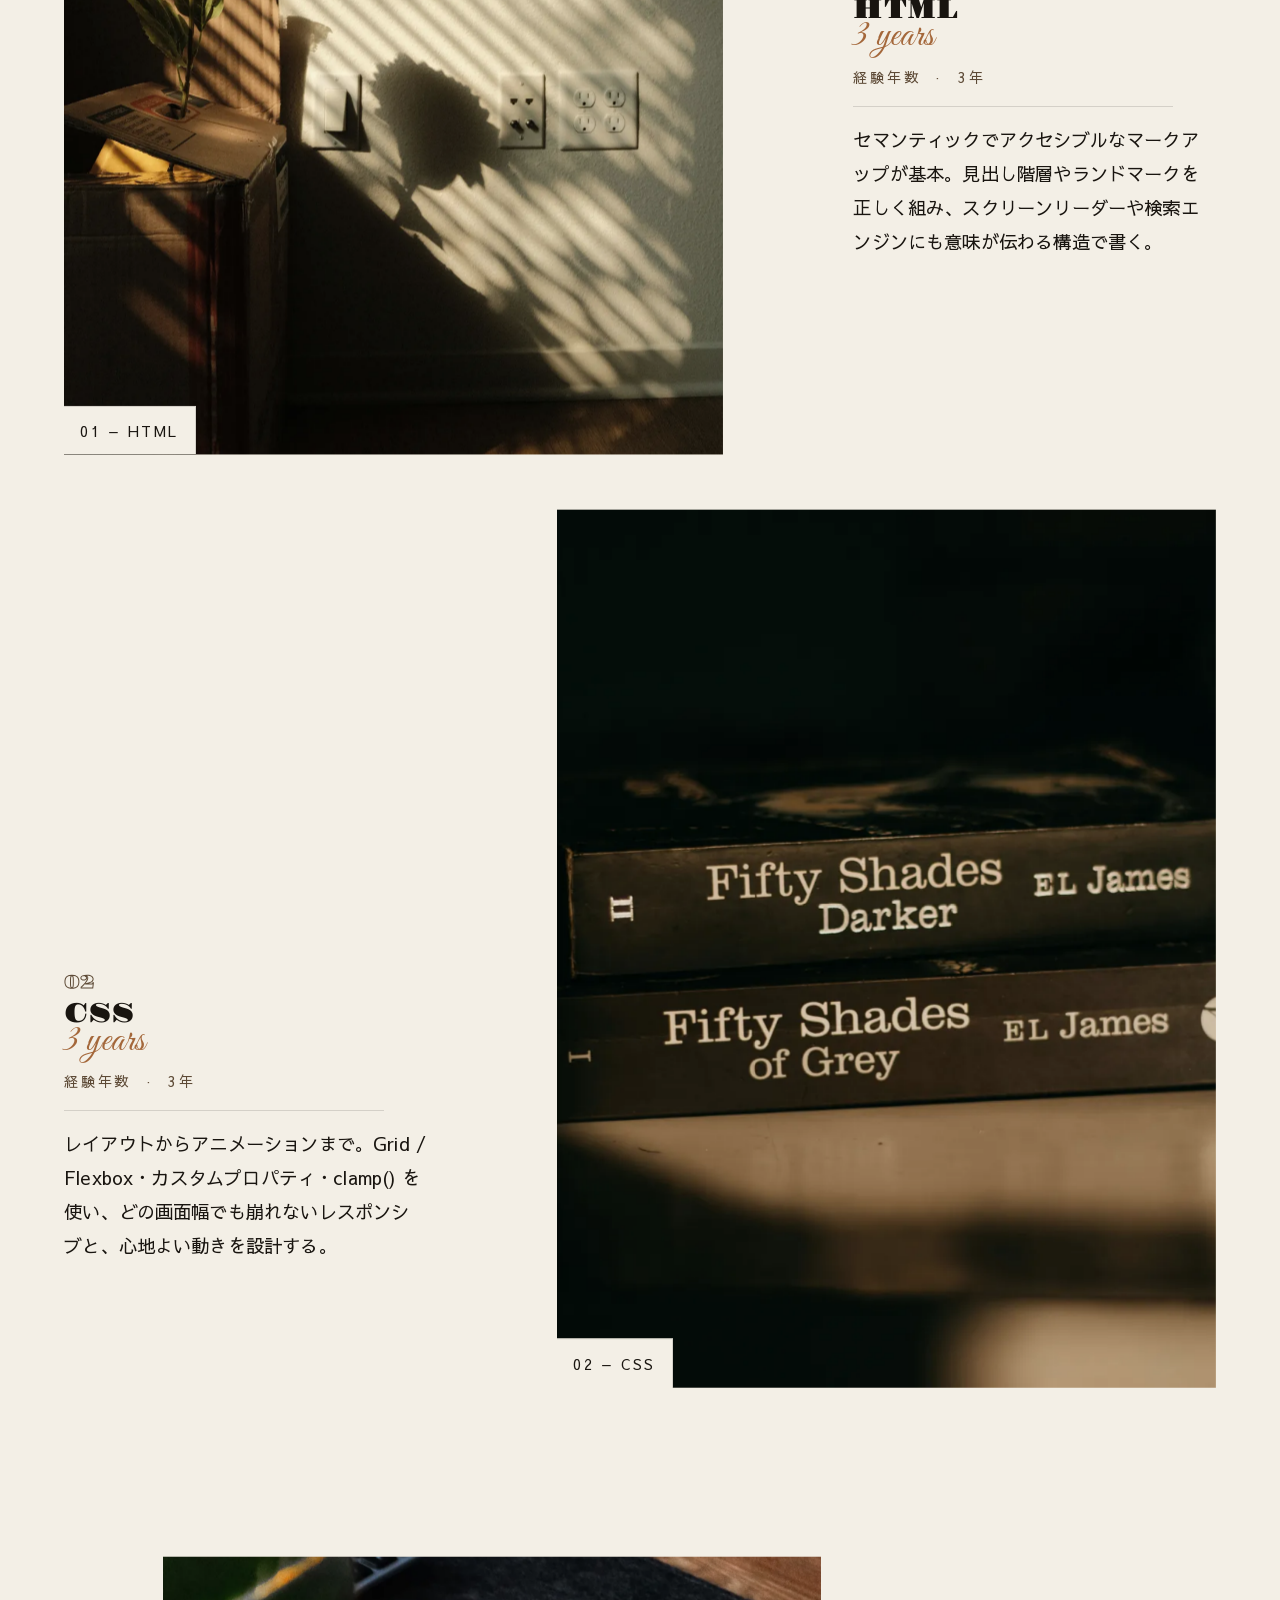
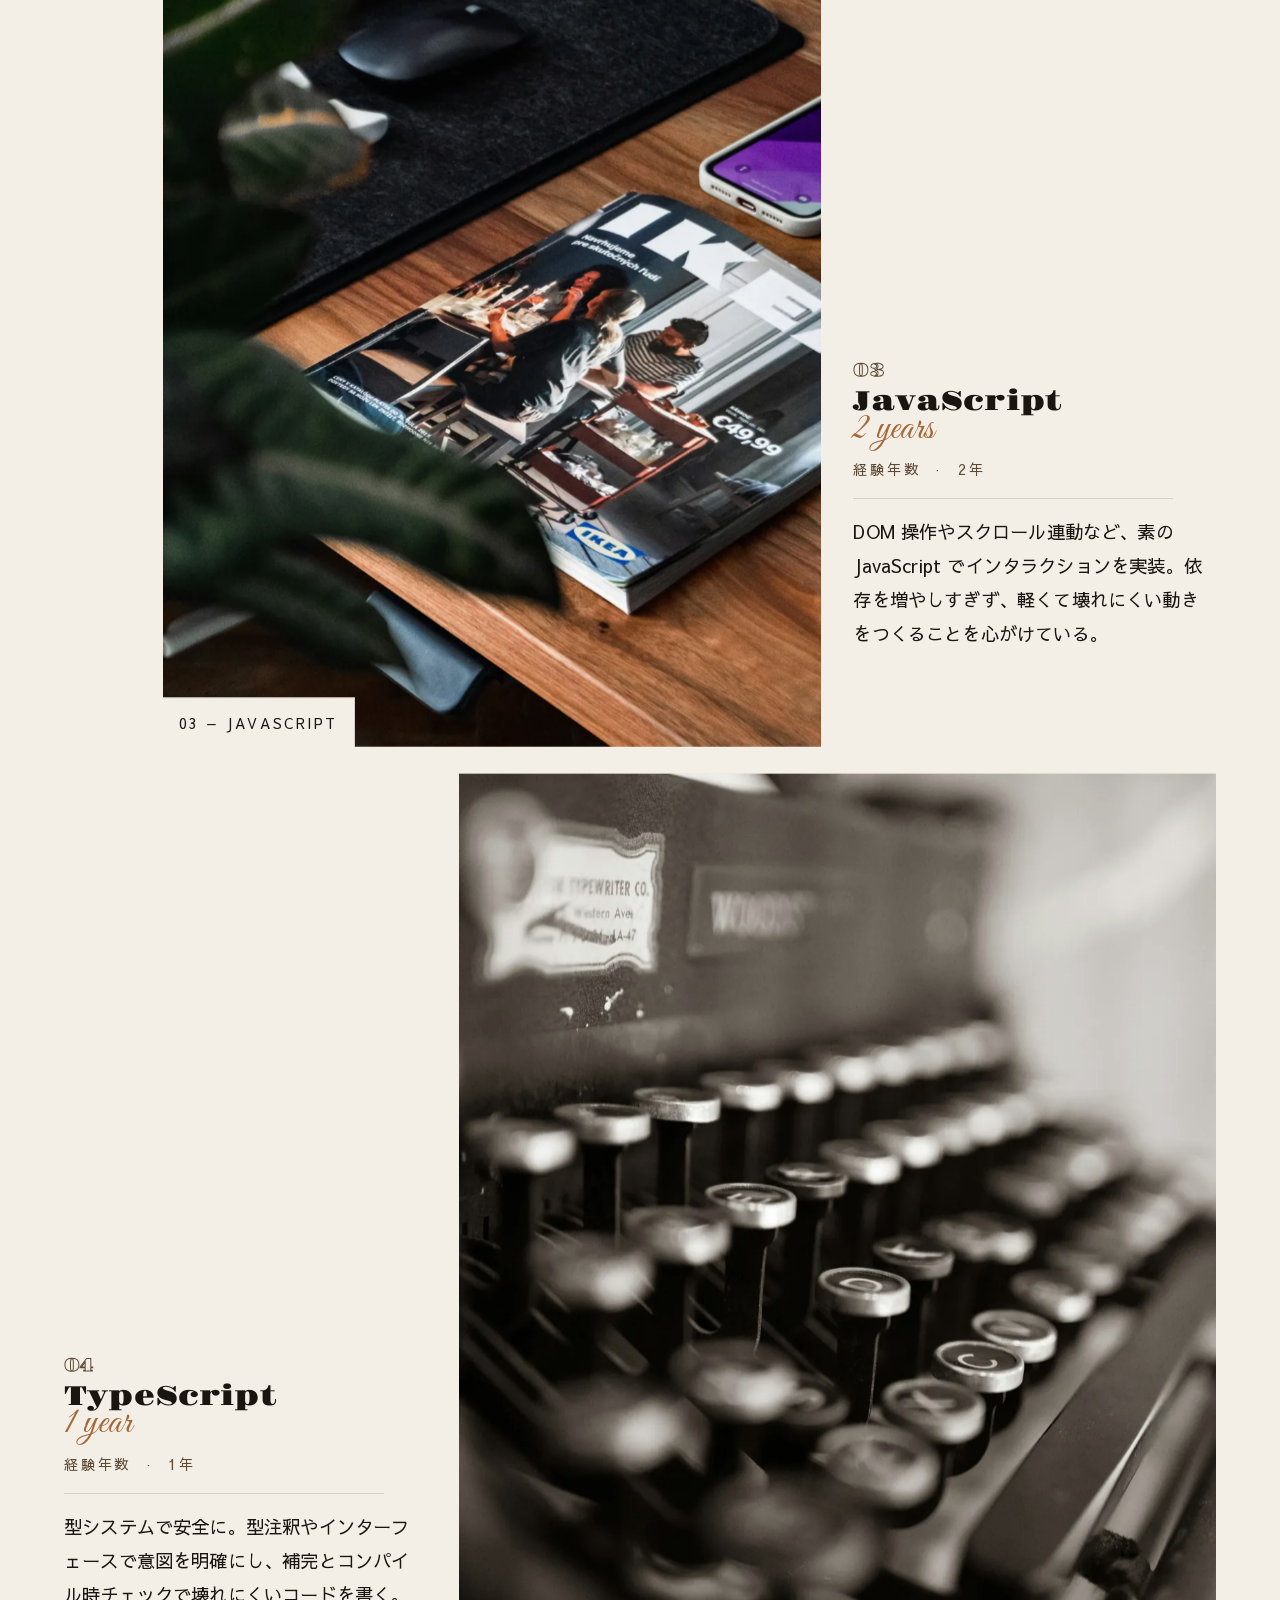
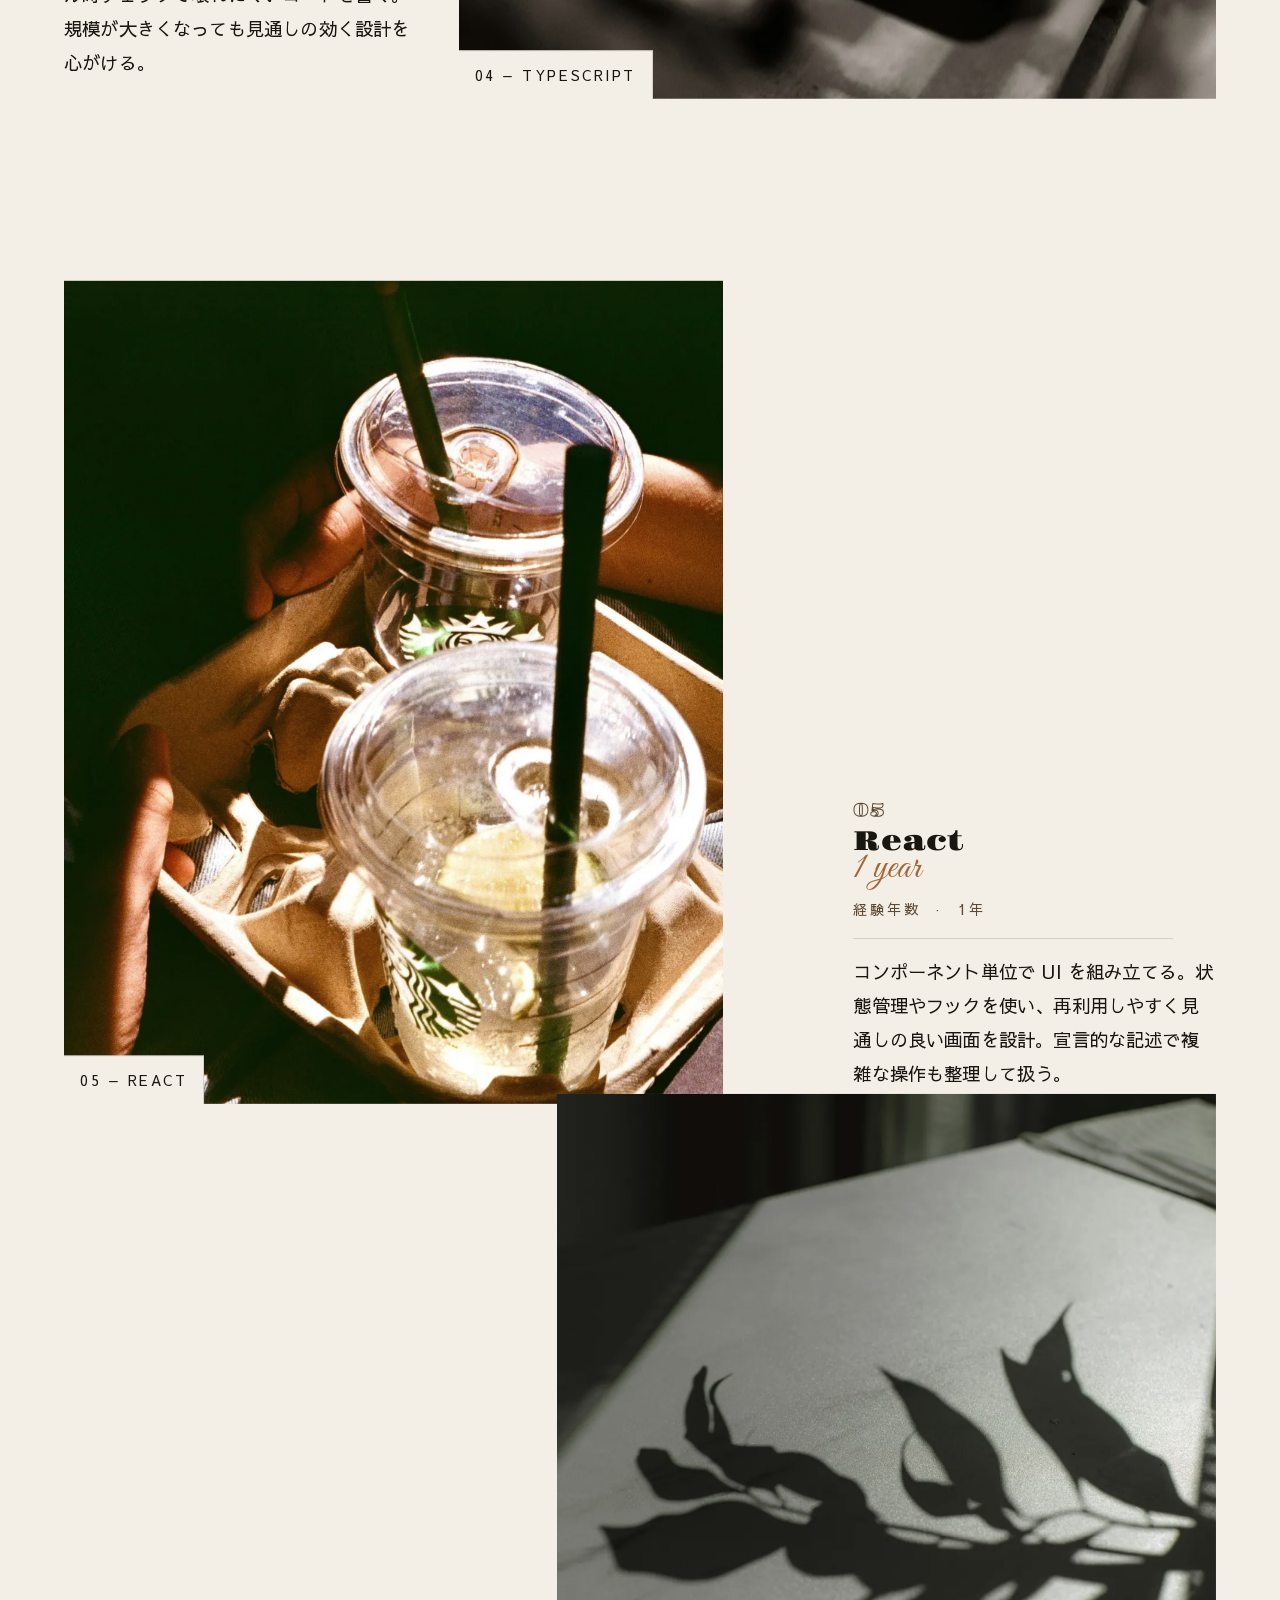
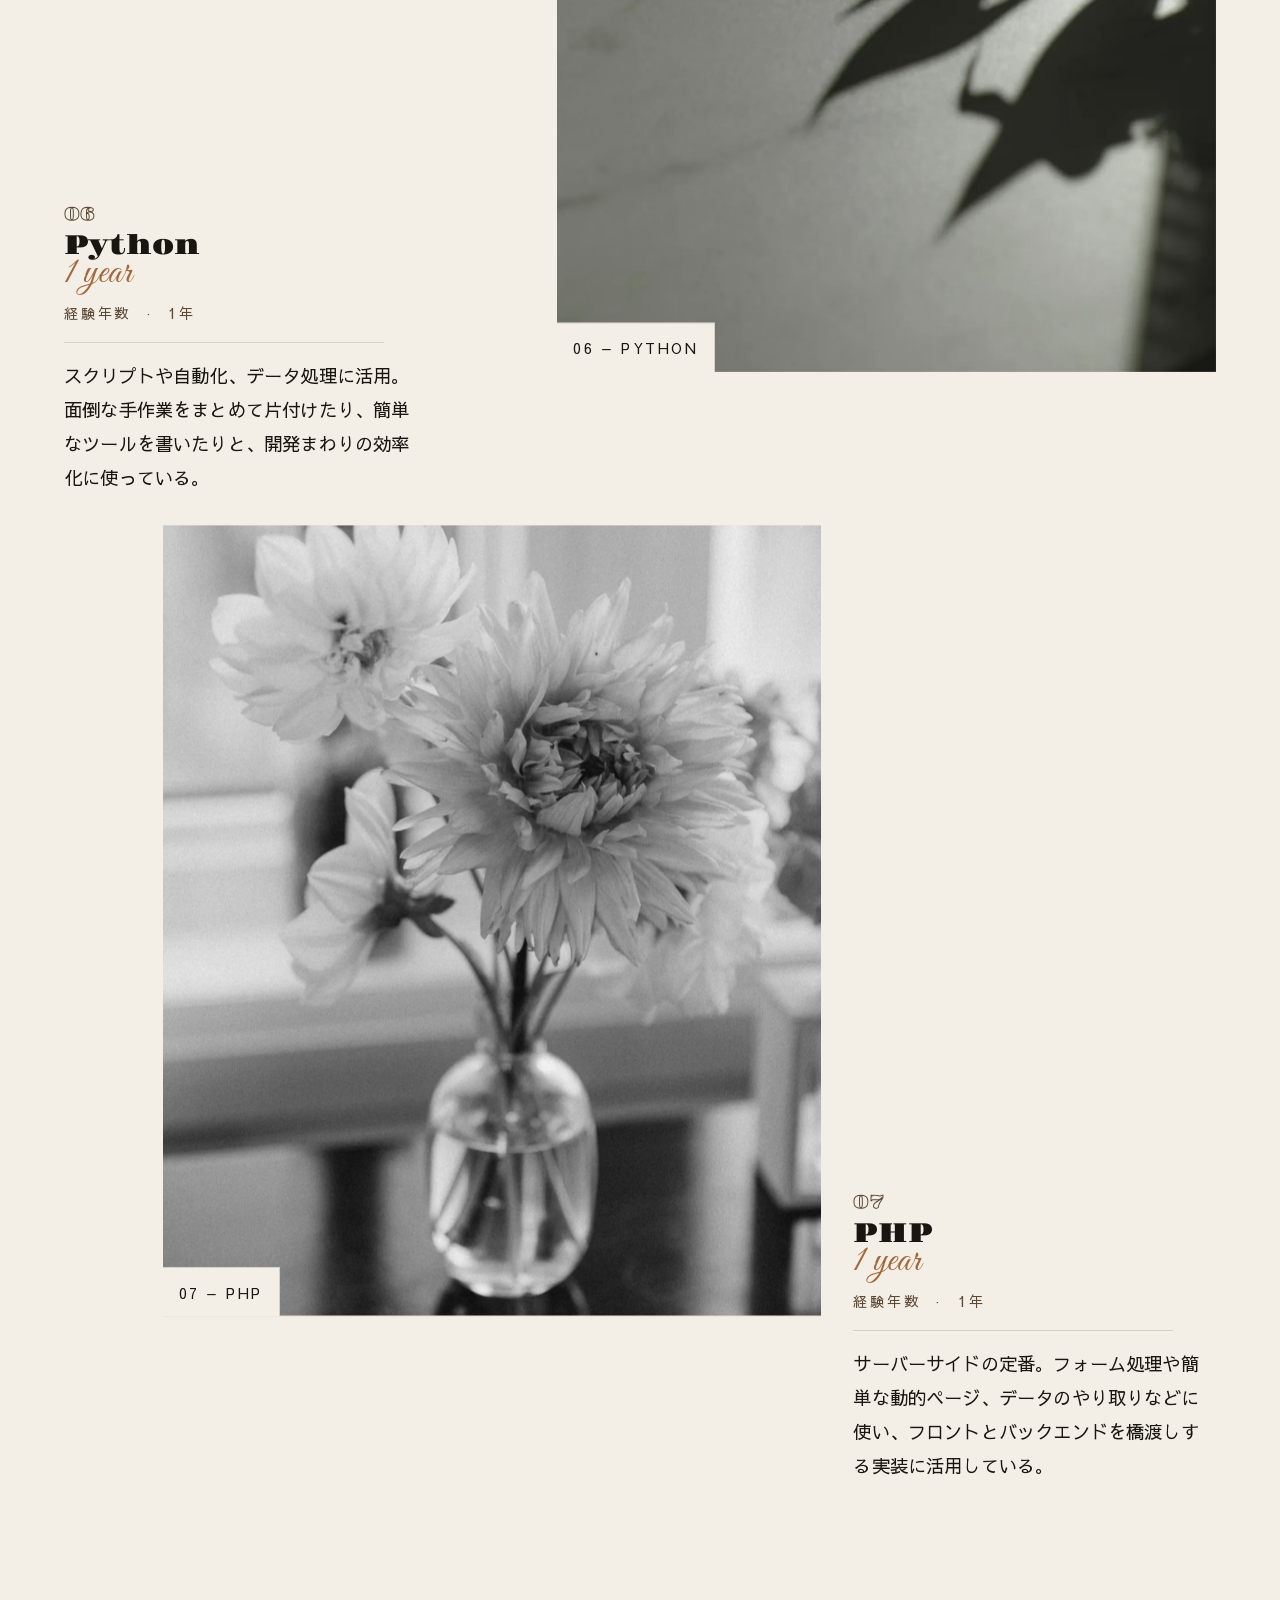
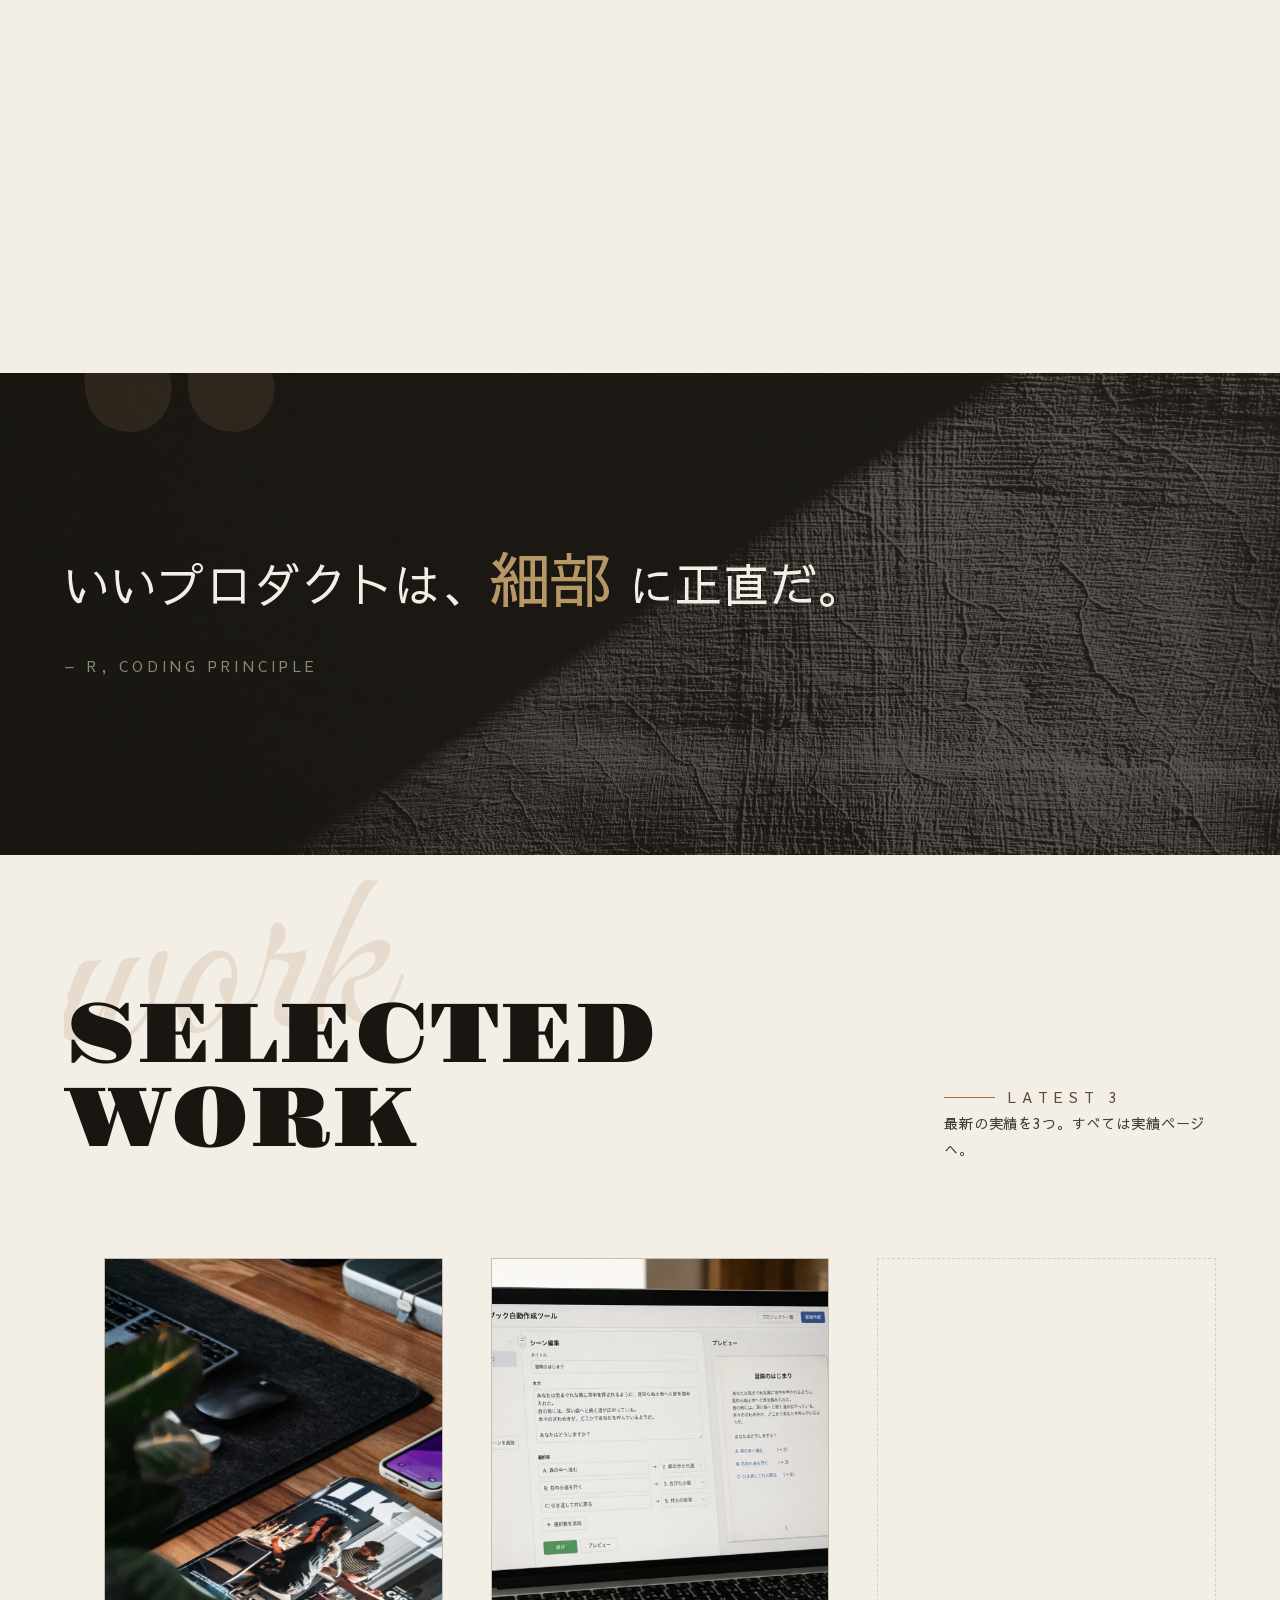
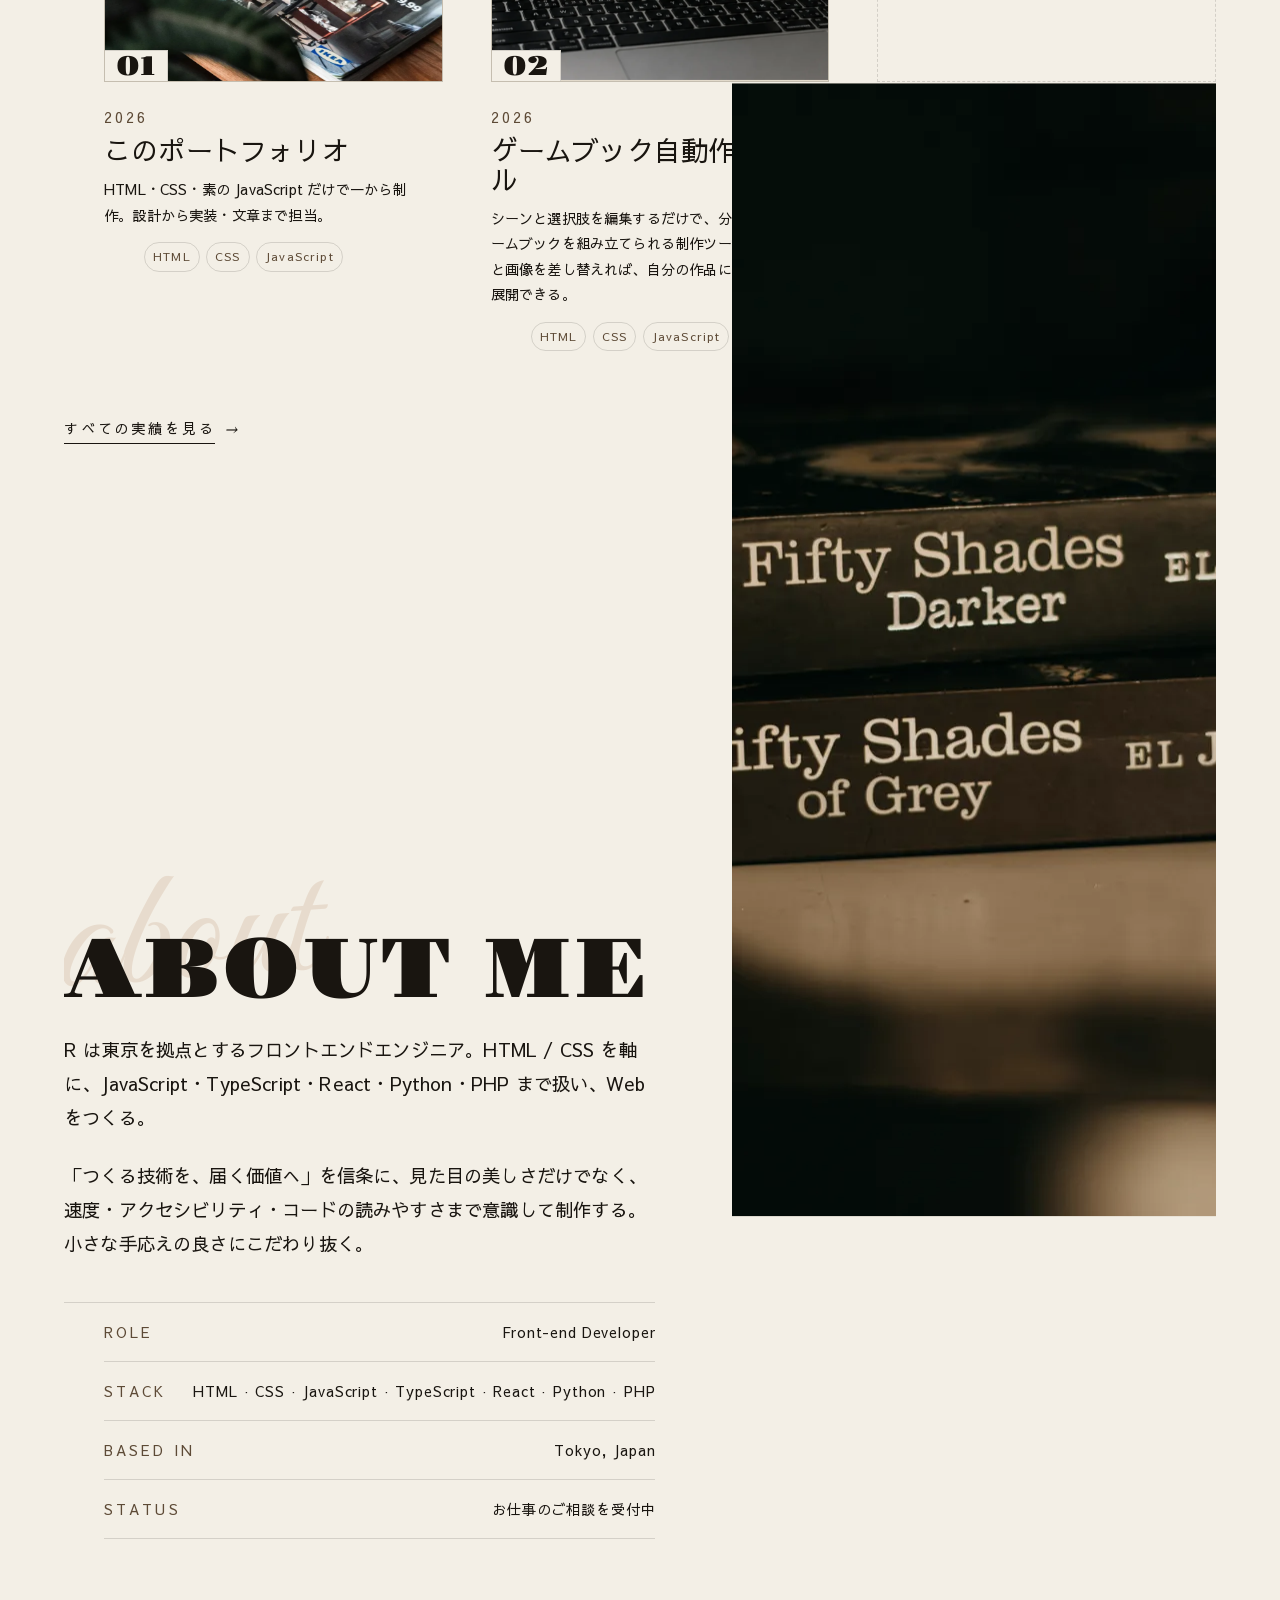
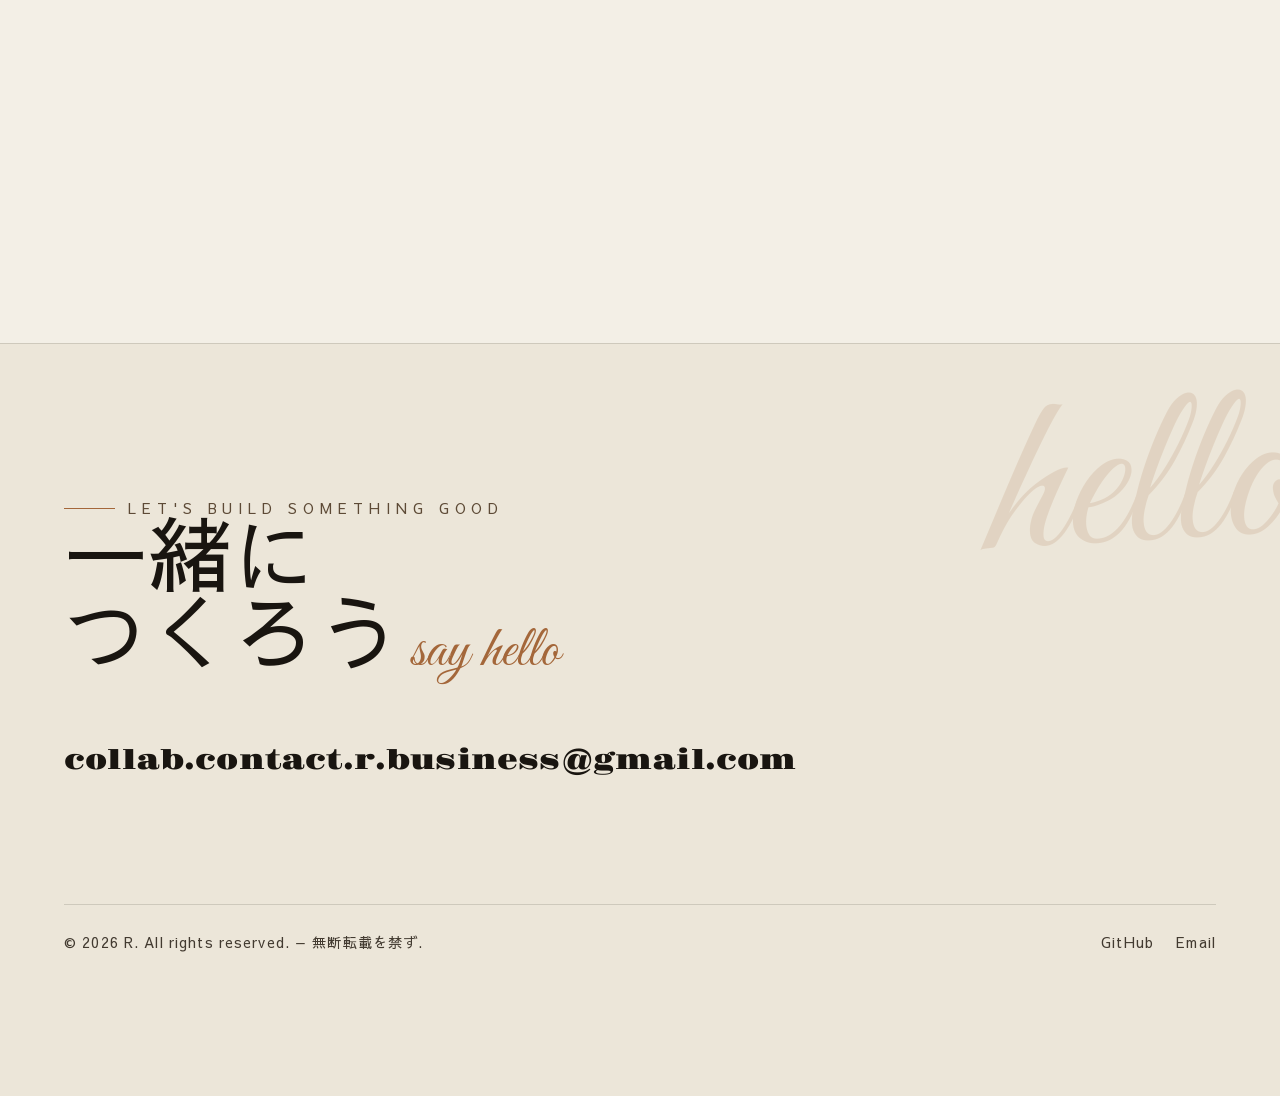
==== commit adf1716d: "アセットをミニファイし、コピー・閲覧の抑止を追加" ====
--- a/index.html
+++ b/index.html
@@ -1,305 +1 @@
-<!doctype html>
-<html lang="ja">
-<head>
-  <meta charset="utf-8" />
-  <meta name="viewport" content="width=device-width, initial-scale=1" />
-  <title>Forgé — 技術を価値に。 / The Portfolio of R</title>
-  <meta name="description" content="つくる技術を、届く価値へ。HTML・CSS・JavaScript・TypeScript・React・Python・PHP で学び続けるフロントエンドエンジニア R のポートフォリオ。" />
-  <meta name="theme-color" content="#f3efe6" />
-  <link rel="icon" href="assets/img/favicon.svg" type="image/svg+xml" />
-  <meta property="og:title" content="Forgé — 技術を価値に。 / The Portfolio of R" />
-  <meta property="og:description" content="つくる技術を、届く価値へ。細部まで設計されたプロダクトで成果に変える。" />
-  <meta property="og:type" content="website" />
-
-  <!-- Fonts: Gravitas One (display), Great Vibes (accent), Sawarabi Gothic (body/JP) -->
-  <link rel="preconnect" href="https://fonts.googleapis.com" />
-  <link rel="preconnect" href="https://fonts.gstatic.com" crossorigin />
-  <link rel="stylesheet"
-        href="https://fonts.googleapis.com/css2?family=Gravitas+One&family=Great+Vibes&family=Sawarabi+Gothic&display=swap" />
-
-  <link rel="stylesheet" href="assets/css/style.css" />
-</head>
-<body>
-  <a class="visually-hidden" href="#main" style="position:absolute;left:-9999px;top:0;background:#191510;color:#fff;padding:.6rem 1rem;z-index:9999;"
-     onfocus="this.style.left='1rem';this.style.top='1rem';" onblur="this.style.left='-9999px';">本文へスキップ — Skip to content</a>
-
-  <div class="progress" aria-hidden="true"></div>
-
-  <!-- ░░░ NAV ░░░ -->
-  <header class="nav" role="banner">
-    <a class="nav__mark display" href="#top" aria-label="Forgé — home">Forgé</a>
-    <nav class="nav__links" aria-label="Primary">
-      <a href="#works">Skills</a>
-      <a href="#work">Work</a>
-      <a href="#about">About</a>
-      <a href="#contact" class="nav__cta">Contact</a>
-    </nav>
-  </header>
-
-  <main id="main">
-    <!-- ░░░ HERO ░░░ -->
-    <section class="hero" id="top" aria-labelledby="hero-title">
-      <div class="hero__media" data-parallax="0.18">
-        <picture>
-          <source srcset="assets/img/photo-python.webp" type="image/webp" />
-          <img src="assets/img/photo-python.jpg" width="1133" height="1700"
-               alt="" fetchpriority="high" />
-        </picture>
-      </div>
-      <p class="hero__index" aria-hidden="true">Issue №.07 — Craft &amp; Value</p>
-      <div class="hero__inner shell wide">
-        <p class="hero__script script" data-reveal>from craft to value</p>
-        <h1 class="hero__title display" id="hero-title">技術を<br>価値に。</h1>
-        <div class="hero__meta" data-reveal style="--delay:.12s">
-          <p class="lead">つくる技術を、届く価値へ。<br>コードで課題を解く、フロントエンドエンジニア — R, front-end engineer.</p>
-          <p>Tokyo &nbsp;·&nbsp; Front-end Engineering &nbsp;·&nbsp; Since MMXIX</p>
-        </div>
-      </div>
-      <a class="hero__scroll" href="#works" aria-label="下へスクロール — scroll down">Scroll <i aria-hidden="true"></i></a>
-    </section>
-
-
-    <!-- ░░░ WORKS ░░░ -->
-    <section class="works shell wide" id="works" aria-labelledby="works-h">
-      <div class="works__head ghost" data-ghost="skills">
-        <h2 class="display" id="works-h" data-reveal>What I<br>Use</h2>
-        <p data-reveal style="--delay:.1s"><span class="kicker">Stack 01 — 07</span><br>いま手を動かせる言語と、その経験年数。</p>
-      </div>
-
-      <!-- I -->
-      <article class="feature feature--a">
-        <figure class="feature__figure" data-reveal data-parallax="0.06">
-          <picture>
-            <source srcset="assets/img/photo-html.webp" type="image/webp" />
-            <img src="assets/img/photo-html.jpg" width="1133" height="1700"
-                 alt="ブラインドの光に照らされたひまわり" loading="lazy" />
-          </picture>
-          <figcaption>01 — HTML</figcaption>
-        </figure>
-        <div class="feature__text" data-reveal style="--delay:.08s">
-          <p class="feature__no display">01</p>
-          <h3 class="feature__title display">HTML<span class="script">3 years</span></h3>
-          <p class="meta">経験年数 &nbsp;·&nbsp; 3年</p>
-          <p class="jp">セマンティックでアクセシブルなマークアップが基本。見出し階層やランドマークを正しく組み、スクリーンリーダーや検索エンジンにも意味が伝わる構造で書く。</p>
-        </div>
-      </article>
-
-      <!-- II -->
-      <article class="feature feature--b">
-        <figure class="feature__figure" data-reveal data-parallax="0.08">
-          <picture>
-            <source srcset="assets/img/photo-css.webp" type="image/webp" />
-            <img src="assets/img/photo-css.jpg" width="1700" height="1133"
-                 alt="暖色光に浮かぶ積まれた本" loading="lazy" />
-          </picture>
-          <figcaption>02 — CSS</figcaption>
-        </figure>
-        <div class="feature__text" data-reveal style="--delay:.08s">
-          <p class="feature__no display">02</p>
-          <h3 class="feature__title display">CSS<span class="script">3 years</span></h3>
-          <p class="meta">経験年数 &nbsp;·&nbsp; 3年</p>
-          <p class="jp">レイアウトからアニメーションまで。Grid / Flexbox・カスタムプロパティ・clamp() を使い、どの画面幅でも崩れないレスポンシブと、心地よい動きを設計する。</p>
-        </div>
-      </article>
-
-      <!-- III -->
-      <article class="feature feature--c">
-        <figure class="feature__figure" data-reveal data-parallax="0.05">
-          <picture>
-            <source srcset="assets/img/photo-js.webp" type="image/webp" />
-            <img src="assets/img/photo-js.jpg" width="956" height="1700"
-                 alt="木の机の上のカタログとデバイス" loading="lazy" />
-          </picture>
-          <figcaption>03 — JavaScript</figcaption>
-        </figure>
-        <div class="feature__text" data-reveal style="--delay:.08s">
-          <p class="feature__no display">03</p>
-          <h3 class="feature__title display">JavaScript<span class="script">2 years</span></h3>
-          <p class="meta">経験年数 &nbsp;·&nbsp; 2年</p>
-          <p class="jp">DOM 操作やスクロール連動など、素の JavaScript でインタラクションを実装。依存を増やしすぎず、軽くて壊れにくい動きをつくることを心がけている。</p>
-        </div>
-      </article>
-
-      <!-- IV -->
-      <article class="feature feature--d">
-        <figure class="feature__figure" data-reveal data-parallax="0.07">
-          <picture>
-            <source srcset="assets/img/photo-typewriter.webp" type="image/webp" />
-            <img src="assets/img/photo-typewriter.jpg" width="1100" height="1344"
-                 alt="セピア調のクラシックなタイプライターのキー" loading="lazy" />
-          </picture>
-          <figcaption>04 — TypeScript</figcaption>
-        </figure>
-        <div class="feature__text" data-reveal style="--delay:.08s">
-          <p class="feature__no display">04</p>
-          <h3 class="feature__title display">TypeScript<span class="script">1 year</span></h3>
-          <p class="meta">経験年数 &nbsp;·&nbsp; 1年</p>
-          <p class="jp">型システムで安全に。型注釈やインターフェースで意図を明確にし、補完とコンパイル時チェックで壊れにくいコードを書く。規模が大きくなっても見通しの効く設計を心がける。</p>
-        </div>
-      </article>
-
-      <!-- V -->
-      <article class="feature feature--e">
-        <figure class="feature__figure" data-reveal data-parallax="0.05">
-          <picture>
-            <source srcset="assets/img/photo-drinks.webp" type="image/webp" />
-            <img src="assets/img/photo-drinks.jpg" width="1100" height="1375"
-                 alt="陽光に透けるアイスドリンク2杯" loading="lazy" />
-          </picture>
-          <figcaption>05 — React</figcaption>
-        </figure>
-        <div class="feature__text" data-reveal style="--delay:.08s">
-          <p class="feature__no display">05</p>
-          <h3 class="feature__title display">React<span class="script">1 year</span></h3>
-          <p class="meta">経験年数 &nbsp;·&nbsp; 1年</p>
-          <p class="jp">コンポーネント単位で UI を組み立てる。状態管理やフックを使い、再利用しやすく見通しの良い画面を設計。宣言的な記述で複雑な操作も整理して扱う。</p>
-        </div>
-      </article>
-
-      <!-- VI -->
-      <article class="feature feature--f">
-        <figure class="feature__figure" data-reveal data-parallax="0.07">
-          <picture>
-            <source srcset="assets/img/photo-python.webp" type="image/webp" />
-            <img src="assets/img/photo-python.jpg" width="1133" height="1700"
-                 alt="布に落ちた植物の影" loading="lazy" />
-          </picture>
-          <figcaption>06 — Python</figcaption>
-        </figure>
-        <div class="feature__text" data-reveal style="--delay:.08s">
-          <p class="feature__no display">06</p>
-          <h3 class="feature__title display">Python<span class="script">1 year</span></h3>
-          <p class="meta">経験年数 &nbsp;·&nbsp; 1年</p>
-          <p class="jp">スクリプトや自動化、データ処理に活用。面倒な手作業をまとめて片付けたり、簡単なツールを書いたりと、開発まわりの効率化に使っている。</p>
-        </div>
-      </article>
-
-      <!-- VII -->
-      <article class="feature feature--g">
-        <figure class="feature__figure" data-reveal data-parallax="0.06">
-          <picture>
-            <source srcset="assets/img/photo-flowers.webp" type="image/webp" />
-            <img src="assets/img/photo-flowers.jpg" width="1100" height="1320"
-                 alt="花瓶に生けたダリアのモノクロ写真" loading="lazy" />
-          </picture>
-          <figcaption>07 — PHP</figcaption>
-        </figure>
-        <div class="feature__text" data-reveal style="--delay:.08s">
-          <p class="feature__no display">07</p>
-          <h3 class="feature__title display">PHP<span class="script">1 year</span></h3>
-          <p class="meta">経験年数 &nbsp;·&nbsp; 1年</p>
-          <p class="jp">サーバーサイドの定番。フォーム処理や簡単な動的ページ、データのやり取りなどに使い、フロントとバックエンドを橋渡しする実装に活用している。</p>
-        </div>
-      </article>
-    </section>
-
-    <!-- ░░░ PULL QUOTE ░░░ -->
-    <section class="quote" aria-label="Statement">
-      <span class="quote__mark display" aria-hidden="true">“</span>
-      <div class="shell wide">
-        <blockquote data-reveal>
-          いいプロダクトは、<em>細部</em> に正直だ。
-          <cite>— R, coding principle</cite>
-        </blockquote>
-      </div>
-    </section>
-
-    <!-- ░░░ WORK / 実績 ░░░ -->
-    <section class="works shell wide" id="work" aria-labelledby="work-h">
-      <div class="works__head ghost" data-ghost="work">
-        <h2 class="display" id="work-h" data-reveal>Selected<br>Work</h2>
-        <p data-reveal style="--delay:.1s"><span class="kicker">Latest 3</span><br>最新の実績を3つ。すべては実績ページへ。</p>
-      </div>
-
-      <ul class="worklist" role="list">
-        <!-- 01 — real -->
-        <li class="workcard" data-reveal>
-          <a class="workcard__media" href="https://github.com/ryotagubusiness-B1z/portfolio" target="_blank" rel="noopener" aria-label="このポートフォリオを GitHub で見る">
-            <picture>
-              <source srcset="assets/img/photo-js.webp" type="image/webp" />
-              <img src="assets/img/photo-js.jpg" width="956" height="1700" alt="制作環境のデスク" loading="lazy" />
-            </picture>
-            <span class="workcard__no display">01</span>
-          </a>
-          <div class="workcard__body">
-            <span class="workcard__year">2026</span>
-            <h3 class="workcard__title display">このポートフォリオ</h3>
-            <p class="jp">HTML・CSS・素の JavaScript だけで一から制作。設計から実装・文章まで担当。</p>
-            <ul class="workcard__tags" aria-label="使用技術"><li>HTML</li><li>CSS</li><li>JavaScript</li></ul>
-          </div>
-        </li>
-
-        <!-- 02 — gamebook tool -->
-        <li class="workcard" data-reveal style="--delay:.08s">
-          <a class="workcard__media" href="https://github.com/ryotagubusiness-B1z/HTML-" target="_blank" rel="noopener" aria-label="ゲームブック自動作成ツールを GitHub で見る">
-            <picture>
-              <source srcset="assets/img/photo-gamebook.webp" type="image/webp" />
-              <img src="assets/img/photo-gamebook.jpg" width="1100" height="1375" alt="ゲームブック自動作成ツールの編集画面" loading="lazy" />
-            </picture>
-            <span class="workcard__no display">02</span>
-          </a>
-          <div class="workcard__body">
-            <span class="workcard__year">2026</span>
-            <h3 class="workcard__title display">ゲームブック自動作成ツール</h3>
-            <p class="jp">シーンと選択肢を編集するだけで、分岐するゲームブックを組み立てられる制作ツール。CSV と画像を差し替えれば、自分の作品にそのまま展開できる。</p>
-            <ul class="workcard__tags" aria-label="使用技術"><li>HTML</li><li>CSS</li><li>JavaScript</li></ul>
-          </div>
-        </li>
-
-        <!-- 03 — empty slot -->
-        <li class="workcard workcard--empty" data-reveal style="--delay:.16s" aria-hidden="true">
-          <div class="workcard__media"></div>
-        </li>
-      </ul>
-
-      <a class="works__all feature__link" href="works.html" data-reveal><span>すべての実績を見る</span> <i aria-hidden="true">→</i></a>
-    </section>
-
-    <!-- ░░░ ABOUT ░░░ -->
-    <section class="about shell wide" id="about" aria-labelledby="about-h">
-      <div class="about__grid">
-        <div class="about__body ghost ghost--tight" data-ghost="about">
-          <h2 class="display" id="about-h" data-reveal>About Me</h2>
-          <p class="jp" data-reveal style="--delay:.06s">R は東京を拠点とするフロントエンドエンジニア。HTML / CSS を軸に、JavaScript・TypeScript・React・Python・PHP まで扱い、Web をつくる。</p>
-          <p class="jp" data-reveal style="--delay:.12s">「つくる技術を、届く価値へ」を信条に、見た目の美しさだけでなく、速度・アクセシビリティ・コードの読みやすさまで意識して制作する。小さな手応えの良さにこだわり抜く。</p>
-          <ul class="about__list" data-reveal style="--delay:.16s">
-            <li><span>Role</span><span>Front-end Developer</span></li>
-            <li><span>Stack</span><span>HTML · CSS · JavaScript · TypeScript · React · Python · PHP</span></li>
-            <li><span>Based in</span><span>Tokyo, Japan</span></li>
-            <li><span>Status</span><span>お仕事のご相談を受付中</span></li>
-          </ul>
-        </div>
-        <figure class="about__portrait" data-reveal data-parallax="0.06">
-          <span class="tag script" aria-hidden="true">R</span>
-          <picture>
-            <source srcset="assets/img/photo-css.webp" type="image/webp" />
-            <img src="assets/img/photo-css.jpg" width="1700" height="1133"
-                 alt="R のワークスペース" loading="lazy" />
-          </picture>
-        </figure>
-      </div>
-    </section>
-
-    <!-- ░░░ CONTACT ░░░ -->
-    <section class="contact" id="contact" aria-labelledby="contact-h">
-      <div class="shell wide ghost ghost--right" data-ghost="hello">
-        <p class="kicker" data-reveal>Let's build something good</p>
-        <h2 class="contact__lead display" id="contact-h" data-reveal style="--delay:.06s">
-          一緒に<br>つくろう<span class="script"> say hello</span>
-        </h2>
-        <a class="contact__mail display" href="mailto:collab.contact.r.business@gmail.com" data-reveal style="--delay:.1s">collab.contact.r.business@gmail.com</a>
-
-        <div class="foot">
-          <p>© <span id="year">2026</span> R. All rights reserved. — 無断転載を禁ず.</p>
-          <nav class="foot__social" aria-label="Links">
-            <a href="https://github.com/ryotagubusiness-B1z" target="_blank" rel="noopener me">GitHub</a>
-            <a href="mailto:collab.contact.r.business@gmail.com">Email</a>
-          </nav>
-        </div>
-      </div>
-    </section>
-  </main>
-
-  <script src="assets/js/main.js" defer></script>
-</body>
-</html>
+<!doctype html><html lang="ja"><head><meta charset="utf-8"><meta name="viewport" content="width=device-width,initial-scale=1"><title>Forgé — 技術を価値に。 / The Portfolio of R</title><meta name="description" content="つくる技術を、届く価値へ。HTML・CSS・JavaScript・TypeScript・React・Python・PHP で学び続けるフロントエンドエンジニア R のポートフォリオ。"><meta name="theme-color" content="#f3efe6"><link rel="icon" href="assets/img/favicon.svg" type="image/svg+xml"><meta property="og:title" content="Forgé — 技術を価値に。 / The Portfolio of R"><meta property="og:description" content="つくる技術を、届く価値へ。細部まで設計されたプロダクトで成果に変える。"><meta property="og:type" content="website"><link rel="preconnect" href="https://fonts.googleapis.com"><link rel="preconnect" href="https://fonts.gstatic.com" crossorigin><link rel="stylesheet" href="https://fonts.googleapis.com/css2?family=Gravitas+One&family=Great+Vibes&family=Sawarabi+Gothic&display=swap"><link rel="stylesheet" href="assets/css/style.css"></head><body><a class="visually-hidden" href="#main" style="position:absolute;left:-9999px;top:0;background:#191510;color:#fff;padding:.6rem 1rem;z-index:9999" onfocus='this.style.left="1rem",this.style.top="1rem"' onblur='this.style.left="-9999px"'>本文へスキップ — Skip to content</a><div class="progress" aria-hidden="true"></div><header class="nav" role="banner"><a class="nav__mark display" href="#top" aria-label="Forgé — home">Forgé</a><nav class="nav__links" aria-label="Primary"><a href="#works">Skills</a> <a href="#work">Work</a> <a href="#about">About</a> <a href="#contact" class="nav__cta">Contact</a></nav></header><main id="main"><section class="hero" id="top" aria-labelledby="hero-title"><div class="hero__media" data-parallax="0.18"><picture><source srcset="assets/img/photo-python.webp" type="image/webp"><img src="assets/img/photo-python.jpg" width="1133" height="1700" alt="" fetchpriority="high"></picture></div><p class="hero__index" aria-hidden="true">Issue №.07 — Craft &amp; Value</p><div class="hero__inner shell wide"><p class="hero__script script" data-reveal>from craft to value</p><h1 class="hero__title display" id="hero-title">技術を<br>価値に。</h1><div class="hero__meta" data-reveal style="--delay:.12s"><p class="lead">つくる技術を、届く価値へ。<br>コードで課題を解く、フロントエンドエンジニア — R, front-end engineer.</p><p>Tokyo &nbsp;·&nbsp; Front-end Engineering &nbsp;·&nbsp; Since MMXIX</p></div></div><a class="hero__scroll" href="#works" aria-label="下へスクロール — scroll down">Scroll <i aria-hidden="true"></i></a></section><section class="works shell wide" id="works" aria-labelledby="works-h"><div class="works__head ghost" data-ghost="skills"><h2 class="display" id="works-h" data-reveal>What I<br>Use</h2><p data-reveal style="--delay:.1s"><span class="kicker">Stack 01 — 07</span><br>いま手を動かせる言語と、その経験年数。</p></div><article class="feature feature--a"><figure class="feature__figure" data-reveal data-parallax="0.06"><picture><source srcset="assets/img/photo-html.webp" type="image/webp"><img src="assets/img/photo-html.jpg" width="1133" height="1700" alt="ブラインドの光に照らされたひまわり" loading="lazy"></picture><figcaption>01 — HTML</figcaption></figure><div class="feature__text" data-reveal style="--delay:.08s"><p class="feature__no display">01</p><h3 class="feature__title display">HTML<span class="script">3 years</span></h3><p class="meta">経験年数 &nbsp;·&nbsp; 3年</p><p class="jp">セマンティックでアクセシブルなマークアップが基本。見出し階層やランドマークを正しく組み、スクリーンリーダーや検索エンジンにも意味が伝わる構造で書く。</p></div></article><article class="feature feature--b"><figure class="feature__figure" data-reveal data-parallax="0.08"><picture><source srcset="assets/img/photo-css.webp" type="image/webp"><img src="assets/img/photo-css.jpg" width="1700" height="1133" alt="暖色光に浮かぶ積まれた本" loading="lazy"></picture><figcaption>02 — CSS</figcaption></figure><div class="feature__text" data-reveal style="--delay:.08s"><p class="feature__no display">02</p><h3 class="feature__title display">CSS<span class="script">3 years</span></h3><p class="meta">経験年数 &nbsp;·&nbsp; 3年</p><p class="jp">レイアウトからアニメーションまで。Grid / Flexbox・カスタムプロパティ・clamp() を使い、どの画面幅でも崩れないレスポンシブと、心地よい動きを設計する。</p></div></article><article class="feature feature--c"><figure class="feature__figure" data-reveal data-parallax="0.05"><picture><source srcset="assets/img/photo-js.webp" type="image/webp"><img src="assets/img/photo-js.jpg" width="956" height="1700" alt="木の机の上のカタログとデバイス" loading="lazy"></picture><figcaption>03 — JavaScript</figcaption></figure><div class="feature__text" data-reveal style="--delay:.08s"><p class="feature__no display">03</p><h3 class="feature__title display">JavaScript<span class="script">2 years</span></h3><p class="meta">経験年数 &nbsp;·&nbsp; 2年</p><p class="jp">DOM 操作やスクロール連動など、素の JavaScript でインタラクションを実装。依存を増やしすぎず、軽くて壊れにくい動きをつくることを心がけている。</p></div></article><article class="feature feature--d"><figure class="feature__figure" data-reveal data-parallax="0.07"><picture><source srcset="assets/img/photo-typewriter.webp" type="image/webp"><img src="assets/img/photo-typewriter.jpg" width="1100" height="1344" alt="セピア調のクラシックなタイプライターのキー" loading="lazy"></picture><figcaption>04 — TypeScript</figcaption></figure><div class="feature__text" data-reveal style="--delay:.08s"><p class="feature__no display">04</p><h3 class="feature__title display">TypeScript<span class="script">1 year</span></h3><p class="meta">経験年数 &nbsp;·&nbsp; 1年</p><p class="jp">型システムで安全に。型注釈やインターフェースで意図を明確にし、補完とコンパイル時チェックで壊れにくいコードを書く。規模が大きくなっても見通しの効く設計を心がける。</p></div></article><article class="feature feature--e"><figure class="feature__figure" data-reveal data-parallax="0.05"><picture><source srcset="assets/img/photo-drinks.webp" type="image/webp"><img src="assets/img/photo-drinks.jpg" width="1100" height="1375" alt="陽光に透けるアイスドリンク2杯" loading="lazy"></picture><figcaption>05 — React</figcaption></figure><div class="feature__text" data-reveal style="--delay:.08s"><p class="feature__no display">05</p><h3 class="feature__title display">React<span class="script">1 year</span></h3><p class="meta">経験年数 &nbsp;·&nbsp; 1年</p><p class="jp">コンポーネント単位で UI を組み立てる。状態管理やフックを使い、再利用しやすく見通しの良い画面を設計。宣言的な記述で複雑な操作も整理して扱う。</p></div></article><article class="feature feature--f"><figure class="feature__figure" data-reveal data-parallax="0.07"><picture><source srcset="assets/img/photo-python.webp" type="image/webp"><img src="assets/img/photo-python.jpg" width="1133" height="1700" alt="布に落ちた植物の影" loading="lazy"></picture><figcaption>06 — Python</figcaption></figure><div class="feature__text" data-reveal style="--delay:.08s"><p class="feature__no display">06</p><h3 class="feature__title display">Python<span class="script">1 year</span></h3><p class="meta">経験年数 &nbsp;·&nbsp; 1年</p><p class="jp">スクリプトや自動化、データ処理に活用。面倒な手作業をまとめて片付けたり、簡単なツールを書いたりと、開発まわりの効率化に使っている。</p></div></article><article class="feature feature--g"><figure class="feature__figure" data-reveal data-parallax="0.06"><picture><source srcset="assets/img/photo-flowers.webp" type="image/webp"><img src="assets/img/photo-flowers.jpg" width="1100" height="1320" alt="花瓶に生けたダリアのモノクロ写真" loading="lazy"></picture><figcaption>07 — PHP</figcaption></figure><div class="feature__text" data-reveal style="--delay:.08s"><p class="feature__no display">07</p><h3 class="feature__title display">PHP<span class="script">1 year</span></h3><p class="meta">経験年数 &nbsp;·&nbsp; 1年</p><p class="jp">サーバーサイドの定番。フォーム処理や簡単な動的ページ、データのやり取りなどに使い、フロントとバックエンドを橋渡しする実装に活用している。</p></div></article></section><section class="quote" aria-label="Statement"><span class="quote__mark display" aria-hidden="true">“</span><div class="shell wide"><blockquote data-reveal>いいプロダクトは、<em>細部</em> に正直だ。 <cite>— R, coding principle</cite></blockquote></div></section><section class="works shell wide" id="work" aria-labelledby="work-h"><div class="works__head ghost" data-ghost="work"><h2 class="display" id="work-h" data-reveal>Selected<br>Work</h2><p data-reveal style="--delay:.1s"><span class="kicker">Latest 3</span><br>最新の実績を3つ。すべては実績ページへ。</p></div><ul class="worklist" role="list"><li class="workcard" data-reveal><a class="workcard__media" href="https://github.com/ryotagubusiness-B1z/portfolio" target="_blank" rel="noopener" aria-label="このポートフォリオを GitHub で見る"><picture><source srcset="assets/img/photo-js.webp" type="image/webp"><img src="assets/img/photo-js.jpg" width="956" height="1700" alt="制作環境のデスク" loading="lazy"></picture><span class="workcard__no display">01</span></a><div class="workcard__body"><span class="workcard__year">2026</span><h3 class="workcard__title display">このポートフォリオ</h3><p class="jp">HTML・CSS・素の JavaScript だけで一から制作。設計から実装・文章まで担当。</p><ul class="workcard__tags" aria-label="使用技術"><li>HTML</li><li>CSS</li><li>JavaScript</li></ul></div></li><li class="workcard" data-reveal style="--delay:.08s"><a class="workcard__media" href="https://github.com/ryotagubusiness-B1z/HTML-" target="_blank" rel="noopener" aria-label="ゲームブック自動作成ツールを GitHub で見る"><picture><source srcset="assets/img/photo-gamebook.webp" type="image/webp"><img src="assets/img/photo-gamebook.jpg" width="1100" height="1375" alt="ゲームブック自動作成ツールの編集画面" loading="lazy"></picture><span class="workcard__no display">02</span></a><div class="workcard__body"><span class="workcard__year">2026</span><h3 class="workcard__title display">ゲームブック自動作成ツール</h3><p class="jp">シーンと選択肢を編集するだけで、分岐するゲームブックを組み立てられる制作ツール。CSV と画像を差し替えれば、自分の作品にそのまま展開できる。</p><ul class="workcard__tags" aria-label="使用技術"><li>HTML</li><li>CSS</li><li>JavaScript</li></ul></div></li><li class="workcard workcard--empty" data-reveal style="--delay:.16s" aria-hidden="true"><div class="workcard__media"></div></li></ul><a class="works__all feature__link" href="works.html" data-reveal><span>すべての実績を見る</span> <i aria-hidden="true">→</i></a></section><section class="about shell wide" id="about" aria-labelledby="about-h"><div class="about__grid"><div class="about__body ghost ghost--tight" data-ghost="about"><h2 class="display" id="about-h" data-reveal>About Me</h2><p class="jp" data-reveal style="--delay:.06s">R は東京を拠点とするフロントエンドエンジニア。HTML / CSS を軸に、JavaScript・TypeScript・React・Python・PHP まで扱い、Web をつくる。</p><p class="jp" data-reveal style="--delay:.12s">「つくる技術を、届く価値へ」を信条に、見た目の美しさだけでなく、速度・アクセシビリティ・コードの読みやすさまで意識して制作する。小さな手応えの良さにこだわり抜く。</p><ul class="about__list" data-reveal style="--delay:.16s"><li><span>Role</span><span>Front-end Developer</span></li><li><span>Stack</span><span>HTML · CSS · JavaScript · TypeScript · React · Python · PHP</span></li><li><span>Based in</span><span>Tokyo, Japan</span></li><li><span>Status</span><span>お仕事のご相談を受付中</span></li></ul></div><figure class="about__portrait" data-reveal data-parallax="0.06"><span class="tag script" aria-hidden="true">R</span><picture><source srcset="assets/img/photo-css.webp" type="image/webp"><img src="assets/img/photo-css.jpg" width="1700" height="1133" alt="R のワークスペース" loading="lazy"></picture></figure></div></section><section class="contact" id="contact" aria-labelledby="contact-h"><div class="shell wide ghost ghost--right" data-ghost="hello"><p class="kicker" data-reveal>Let's build something good</p><h2 class="contact__lead display" id="contact-h" data-reveal style="--delay:.06s">一緒に<br>つくろう<span class="script"> say hello</span></h2><a class="contact__mail display" href="mailto:collab.contact.r.business@gmail.com" data-reveal style="--delay:.1s">collab.contact.r.business@gmail.com</a><div class="foot"><p>© <span id="year">2026</span> R. All rights reserved. — 無断転載を禁ず.</p><nav class="foot__social" aria-label="Links"><a href="https://github.com/ryotagubusiness-B1z" target="_blank" rel="noopener me">GitHub</a> <a href="mailto:collab.contact.r.business@gmail.com">Email</a></nav></div></div></section></main><script src="assets/js/main.js" defer="defer"></script></body></html>
--- a/assets/css/style.css
+++ b/assets/css/style.css
@@ -1,729 +1 @@
-/* ============================================================================
-   Forgé — Portfolio of Ryota Gu
-   Hand-built design system. No framework defaults.
-   Palette: warm paper, umber earth, deep shadow. Type jump is intentional.
-   ========================================================================== */
-
-/* ---- 1. Tokens ---------------------------------------------------------- */
-:root {
-  /* Paper & ink — warm, never pure white or pure black */
-  --paper:      #f3efe6;
-  --paper-2:    #ece6d9;
-  --paper-3:    #e2dacb;
-  --ink:        #191510;
-  --ink-soft:   #423a30;
-  --ink-faint:  #6f655700;
-
-  /* Earth accents — used like spice, never poured */
-  --umber:      #5d4a36;
-  --clay:       #a4673a;
-  --sage:       #898a76;
-  --gilt:       #b89766;
-
-  /* Structural */
-  --line:       rgba(25, 21, 16, 0.14);
-  --line-soft:  rgba(25, 21, 16, 0.07);
-  --shadow-deep: rgba(20, 16, 11, 0.55);
-
-  /* Type */
-  /* Latin uses Gravitas One; Japanese glyphs fall through to Sawarabi Gothic */
-  --display: "Gravitas One", "Sawarabi Gothic", "Times New Roman", Georgia, serif;
-  --script:  "Great Vibes", "Sawarabi Gothic", cursive;
-  --body:    "Sawarabi Gothic", ui-sans-serif, system-ui, -apple-system, sans-serif;
-
-  /* Fluid type — high jump ratio for editorial tension */
-  --step--1: clamp(0.78rem, 0.74rem + 0.18vw, 0.9rem);
-  --step-0:  clamp(1rem, 0.95rem + 0.25vw, 1.15rem);
-  --step-1:  clamp(1.3rem, 1.15rem + 0.7vw, 1.7rem);
-  --step-2:  clamp(1.8rem, 1.4rem + 1.9vw, 3rem);
-  --step-3:  clamp(2.6rem, 1.7rem + 4.4vw, 5.4rem);
-  --step-4:  clamp(3.4rem, 1.6rem + 8.8vw, 9.5rem);
-
-  /* Rhythm */
-  --gutter:  clamp(1.25rem, 5vw, 6rem);
-  --stack:   clamp(4.5rem, 11vw, 11rem);
-  --measure: 64ch;
-
-  /* Motion — one signature curve, kept everywhere */
-  --ease:      cubic-bezier(0.16, 1, 0.3, 1);
-  --ease-soft: cubic-bezier(0.22, 0.61, 0.36, 1);
-  --dur:       0.55s;
-}
-
-/* ---- 2. Reset ----------------------------------------------------------- */
-*, *::before, *::after { box-sizing: border-box; }
-* { margin: 0; }
-html { -webkit-text-size-adjust: 100%; scroll-behavior: smooth; }
-@media (prefers-reduced-motion: reduce) {
-  html { scroll-behavior: auto; }
-  *, *::before, *::after {
-    animation-duration: 0.001ms !important;
-    transition-duration: 0.001ms !important;
-    scroll-behavior: auto !important;
-  }
-}
-img, picture, svg { display: block; max-width: 100%; }
-button { font: inherit; color: inherit; background: none; border: none; cursor: pointer; }
-a { color: inherit; text-decoration: none; }
-::selection { background: var(--ink); color: var(--paper); }
-
-/* ---- 3. Base ------------------------------------------------------------ */
-body {
-  font-family: var(--body);
-  font-size: var(--step-0);
-  line-height: 1.85;
-  letter-spacing: 0.01em;
-  color: var(--ink);
-  background: var(--paper);
-  -webkit-font-smoothing: antialiased;
-  text-rendering: optimizeLegibility;
-  overflow-x: hidden;
-}
-
-/* Paper grain — faint, sits over the whole page */
-body::before {
-  content: "";
-  position: fixed;
-  inset: 0;
-  z-index: 9999;
-  pointer-events: none;
-  opacity: 0.05;
-  mix-blend-mode: multiply;
-  background-image: url("data:image/svg+xml,%3Csvg xmlns='http://www.w3.org/2000/svg' width='160' height='160'%3E%3Cfilter id='n'%3E%3CfeTurbulence type='fractalNoise' baseFrequency='0.85' numOctaves='3' stitchTiles='stitch'/%3E%3C/filter%3E%3Crect width='100%25' height='100%25' filter='url(%23n)'/%3E%3C/svg%3E");
-}
-
-h1, h2, h3 { font-weight: 400; line-height: 1; }
-.display { font-family: var(--display); }
-.script  { font-family: var(--script); font-weight: 400; }
-
-/* ---- 4. Layout primitives ---------------------------------------------- */
-.shell { width: 100%; padding-inline: var(--gutter); }
-.wide  { max-width: 1680px; margin-inline: auto; }
-.rule  { height: 1px; background: var(--line); border: 0; }
-
-.visually-hidden-h {
-  position: absolute; width: 1px; height: 1px; padding: 0; margin: -1px;
-  overflow: hidden; clip: rect(0 0 0 0); white-space: nowrap; border: 0;
-}
-
-/* ---- Inner-page header -------------------------------------------------- */
-.page-head { padding-top: clamp(7rem, 16vh, 11rem); padding-bottom: clamp(2rem, 5vw, 4rem); }
-.page-head__title {
-  font-family: var(--display);
-  font-size: var(--step-4);
-  line-height: 0.86;
-  text-transform: uppercase;
-  display: flex;
-  align-items: baseline;
-  gap: 0.4em;
-  flex-wrap: wrap;
-}
-.page-head__sub {
-  font-family: var(--body);
-  font-size: var(--step-1);
-  letter-spacing: 0.1em;
-  text-transform: none;
-  color: var(--umber);
-}
-.page-head__lead { max-width: 48ch; margin-top: 1.4rem; color: var(--ink-soft); }
-.page-head .ghost::before { top: -0.18em; opacity: 0.1; }
-
-section { position: relative; }
-
-/* The eyebrow / kicker used across the page */
-.kicker {
-  font-family: var(--body);
-  font-size: var(--step--1);
-  letter-spacing: 0.42em;
-  text-transform: uppercase;
-  color: var(--umber);
-  display: inline-flex;
-  align-items: center;
-  gap: 0.9em;
-}
-.kicker::before {
-  content: "";
-  width: clamp(1.4rem, 4vw, 3.2rem);
-  height: 1px;
-  background: var(--clay);
-}
-
-/* ---- Ghost script ------------------------------------------------------- */
-/* The accent face (Great Vibes) set huge & faint, sitting BEHIND a display
-   heading like a watermark. Wrap a heading group in .ghost, give it
-   data-ghost="word"; the word renders from the ::before. Decorative only. */
-.ghost { position: relative; isolation: isolate; }
-/* never let the oversized watermark spill into a horizontal scrollbar */
-.ghost { overflow-x: clip; }
-.ghost > * { position: relative; z-index: 1; }
-.ghost::before {
-  content: attr(data-ghost);
-  position: absolute;
-  z-index: 0;
-  font-family: var(--script);
-  font-weight: 400;
-  line-height: 0.8;
-  white-space: nowrap;
-  color: var(--clay);
-  opacity: 0.14;
-  pointer-events: none;
-  font-size: clamp(5rem, 18vw, 17rem);
-  /* offset up & left so it bleeds behind and above the real heading */
-  left: -0.08em;
-  top: -0.42em;
-  transform: rotate(-4deg);
-  transform-origin: left top;
-}
-.ghost--right::before { left: auto; right: -0.06em; transform: rotate(-3deg); transform-origin: right top; }
-.ghost--tight::before { font-size: clamp(4rem, 13vw, 12rem); top: -0.3em; }
-@media (prefers-reduced-motion: no-preference) {
-  .ghost::before { transition: opacity 1.1s var(--ease), transform 1.1s var(--ease); }
-  .ghost:hover::before { opacity: 0.2; transform: rotate(-4deg) translateY(-0.04em); }
-}
-
-/* ============================================================================
-   NAV
-   ========================================================================== */
-.nav {
-  position: fixed;
-  inset: 0 0 auto 0;
-  z-index: 100;
-  display: flex;
-  align-items: center;
-  justify-content: space-between;
-  padding: clamp(1rem, 2vw, 1.6rem) var(--gutter);
-  /* difference blend keeps the wordmark legible over both the dark hero and
-     the pale page below — no background bar needed */
-  mix-blend-mode: difference;
-  color: #fff;
-}
-.nav__mark {
-  font-family: var(--display);
-  font-size: 1.15rem;
-  letter-spacing: 0.04em;
-  display: inline-flex;
-  align-items: center;
-  gap: 0.5em;
-}
-.nav__links { display: flex; gap: clamp(1.2rem, 3vw, 2.6rem); }
-.nav__links a {
-  font-size: var(--step--1);
-  letter-spacing: 0.24em;
-  text-transform: uppercase;
-  position: relative;
-  padding-block: 0.4rem;
-}
-.nav__links a::after {
-  content: "";
-  position: absolute;
-  left: 0; bottom: 0;
-  width: 100%; height: 1px;
-  background: currentColor;
-  transform: scaleX(0);
-  transform-origin: right;
-  transition: transform 0.5s var(--ease);
-}
-.nav__links a:hover::after { transform: scaleX(1); transform-origin: left; }
-@media (max-width: 720px) {
-  .nav__links a:not(.nav__cta) { display: none; }
-}
-
-/* ============================================================================
-   HERO
-   ========================================================================== */
-.hero {
-  position: relative;
-  min-height: 100svh;
-  display: grid;
-  grid-template-rows: 1fr auto;
-  overflow: clip;
-}
-.hero__media {
-  position: absolute;
-  inset: -8% 0 -8% 0;
-  z-index: 0;
-}
-.hero__media img {
-  width: 100%; height: 100%;
-  object-fit: cover;
-  filter: grayscale(0.15) contrast(1.05);
-}
-.hero__media::after {
-  content: "";
-  position: absolute; inset: 0;
-  background:
-    linear-gradient(180deg, rgba(15,12,8,0.55) 0%, rgba(15,12,8,0) 38%),
-    linear-gradient(0deg, rgba(15,12,8,0.78) 0%, rgba(15,12,8,0) 55%);
-}
-.hero__inner {
-  position: relative;
-  z-index: 1;
-  grid-row: 2;
-  color: var(--paper);
-  padding: 0 var(--gutter) clamp(2.5rem, 6vw, 5rem);
-  width: 100%;
-}
-.hero__script {
-  font-family: var(--script);
-  font-size: clamp(2.4rem, 6vw, 5rem);
-  line-height: 0.8;
-  color: var(--gilt);
-  margin-bottom: -0.15em;
-  margin-left: clamp(0.5rem, 4vw, 8rem);
-}
-.hero__title {
-  font-family: var(--display);
-  font-size: var(--step-4);
-  letter-spacing: -0.01em;
-  line-height: 0.86;
-  text-transform: uppercase;
-  max-width: 16ch;
-}
-.hero__meta {
-  margin-top: clamp(1.4rem, 3vw, 2.4rem);
-  display: flex;
-  flex-wrap: wrap;
-  gap: 0.8rem clamp(1.5rem, 4vw, 3rem);
-  align-items: baseline;
-  border-top: 1px solid rgba(243,239,230,0.28);
-  padding-top: 1.2rem;
-  max-width: 720px;
-}
-.hero__meta p { font-size: var(--step--1); letter-spacing: 0.04em; line-height: 1.6; opacity: 0.86; }
-.hero__meta .lead { max-width: 46ch; }
-
-.hero__index {
-  position: absolute;
-  top: clamp(5rem, 12vh, 9rem);
-  right: var(--gutter);
-  z-index: 1;
-  writing-mode: vertical-rl;
-  font-size: var(--step--1);
-  letter-spacing: 0.4em;
-  text-transform: uppercase;
-  color: var(--paper);
-  opacity: 0.7;
-}
-.hero__scroll {
-  position: absolute;
-  bottom: clamp(1.5rem, 4vw, 2.5rem);
-  right: var(--gutter);
-  z-index: 2;
-  color: var(--paper);
-  font-size: var(--step--1);
-  letter-spacing: 0.3em;
-  text-transform: uppercase;
-  display: inline-flex;
-  align-items: center;
-  gap: 0.8em;
-}
-.hero__scroll i {
-  display: block; width: 1px; height: 2.4rem; background: var(--gilt);
-  transform-origin: top; animation: scrollPulse 2.4s var(--ease) infinite;
-}
-@keyframes scrollPulse {
-  0%, 100% { transform: scaleY(0.3); opacity: 0.4; }
-  50%      { transform: scaleY(1);   opacity: 1; }
-}
-@media (max-width: 720px) {
-  .hero__scroll { display: none; }
-  .hero__index  { top: clamp(4rem, 14vh, 7rem); opacity: 0.5; }
-}
-
-/* ============================================================================
-   WORKS — editorial features, asymmetric & overlapping
-   ========================================================================== */
-.works { padding-block: var(--stack) calc(var(--stack) * 0.6); }
-.works__head {
-  display: flex; flex-wrap: wrap; justify-content: space-between;
-  align-items: flex-end; gap: 1.5rem;
-  margin-bottom: clamp(3rem, 8vw, 6rem);
-}
-.works__head h2 {
-  font-family: var(--display);
-  font-size: var(--step-3);
-  text-transform: uppercase;
-  letter-spacing: -0.01em;
-}
-.works__head p { max-width: 34ch; font-size: var(--step--1); letter-spacing: 0.06em; color: var(--ink-soft); }
-
-.feature {
-  display: grid;
-  grid-template-columns: repeat(12, 1fr);
-  gap: clamp(1rem, 2.5vw, 2.5rem);
-  align-items: center;
-  margin-bottom: clamp(5rem, 12vw, 11rem);
-}
-.feature__figure {
-  position: relative;
-  overflow: hidden;
-  background: var(--paper-3);
-}
-.feature__figure img {
-  width: 100%; height: 100%;
-  object-fit: cover;
-  aspect-ratio: 4 / 5;
-  transition: transform 1.2s var(--ease), filter 0.8s var(--ease);
-  filter: grayscale(0.1);
-  will-change: transform;
-}
-.feature:hover .feature__figure img { transform: scale(1.045); filter: grayscale(0); }
-.feature__figure figcaption {
-  position: absolute;
-  left: 0; bottom: 0;
-  padding: 0.7rem 1rem;
-  background: var(--paper);
-  font-size: var(--step--1);
-  letter-spacing: 0.18em;
-  text-transform: uppercase;
-  border-top: 1px solid var(--line);
-  border-right: 1px solid var(--line);
-  transform: translateY(0.5px);
-}
-
-/* alternating column spans for asymmetry */
-.feature--a .feature__figure { grid-column: 1 / 8; }
-.feature--a .feature__text   { grid-column: 9 / 13; }
-.feature--b .feature__figure { grid-column: 6 / 13; order: 2; }
-.feature--b .feature__text   { grid-column: 1 / 5;  order: 1; }
-.feature--b .feature__figure img { aspect-ratio: 3 / 4; }
-.feature--c .feature__figure { grid-column: 2 / 9; }
-.feature--c .feature__text   { grid-column: 9 / 13; }
-.feature--c .feature__figure img { aspect-ratio: 5 / 6; }
-.feature--d .feature__figure { grid-column: 5 / 13; order: 2; }
-.feature--d .feature__text   { grid-column: 1 / 5;  order: 1; }
-.feature--d .feature__figure img { aspect-ratio: 9 / 11; }
-.feature--e .feature__figure { grid-column: 1 / 8; }
-.feature--e .feature__text   { grid-column: 9 / 13; }
-.feature--f .feature__figure { grid-column: 6 / 13; order: 2; }
-.feature--f .feature__text   { grid-column: 1 / 5;  order: 1; }
-.feature--f .feature__figure img { aspect-ratio: 3 / 4; }
-.feature--g .feature__figure { grid-column: 2 / 9; }
-.feature--g .feature__text   { grid-column: 9 / 13; }
-.feature--g .feature__figure img { aspect-ratio: 5 / 6; }
-
-@media (max-width: 760px) {
-  .feature { grid-template-columns: 1fr; }
-  .feature .feature__figure,
-  .feature .feature__text { grid-column: 1 / -1 !important; order: 0 !important; }
-  .feature__figure img { aspect-ratio: 4 / 5 !important; }
-}
-
-.feature__no {
-  font-family: var(--display);
-  font-size: var(--step-2);
-  color: var(--paper-3);
-  -webkit-text-stroke: 1px var(--umber);
-  color: transparent;
-  line-height: 0.8;
-  margin-bottom: 0.6rem;
-}
-.feature__title {
-  font-family: var(--display);
-  font-size: var(--step-1);
-  line-height: 1.04;
-  margin-bottom: 0.8rem;
-}
-.feature__title .script { display: block; font-size: 1.4em; color: var(--clay); line-height: 0.7; }
-.feature__text .meta {
-  font-size: var(--step--1);
-  letter-spacing: 0.2em;
-  text-transform: uppercase;
-  color: var(--umber);
-  margin-bottom: 1rem;
-  padding-bottom: 1rem;
-  border-bottom: 1px solid var(--line);
-}
-.feature__text p { font-size: var(--step-0); max-width: 40ch; }
-.feature__link {
-  display: inline-flex; align-items: center; gap: 0.6em;
-  margin-top: 1.4rem;
-  font-size: var(--step--1); letter-spacing: 0.2em; text-transform: uppercase;
-}
-.feature__link span { position: relative; }
-.feature__link span::after {
-  content: ""; position: absolute; left: 0; bottom: -3px; width: 100%; height: 1px;
-  background: var(--ink); transform: scaleX(1); transform-origin: right;
-  transition: transform 0.5s var(--ease);
-}
-.feature__link:hover span::after { transform: scaleX(0); }
-.feature__link i { transition: transform 0.5s var(--ease); }
-.feature__link:hover i { transform: translateX(0.4em); }
-
-/* ============================================================================
-   PROJECT — featured work (this very site)
-   ========================================================================== */
-.project { padding-block: calc(var(--stack) * 0.5) var(--stack); }
-.project__card {
-  display: grid;
-  grid-template-columns: 1fr;
-  gap: clamp(1.5rem, 4vw, 3rem);
-  align-items: stretch;
-}
-@media (min-width: 880px) {
-  .project__card { grid-template-columns: 1.25fr 0.75fr; }
-}
-.project__figure {
-  position: relative;
-  overflow: hidden;
-  background: var(--paper-3);
-  border: 1px solid var(--line);
-}
-.project__figure img {
-  width: 100%; height: 100%;
-  object-fit: cover;
-  aspect-ratio: 16 / 10;
-  filter: grayscale(0.08);
-  transition: transform 1.2s var(--ease), filter 0.8s var(--ease);
-  will-change: transform;
-}
-.project__card:hover .project__figure img { transform: scale(1.04); filter: grayscale(0); }
-.project__body { display: flex; flex-direction: column; }
-.project__title {
-  font-family: var(--display);
-  font-size: var(--step-2);
-  line-height: 1.02;
-  margin: 0.2rem 0 1rem;
-}
-.project__title .script { display: block; font-size: 0.7em; color: var(--clay); line-height: 0.9; }
-.project__body > p.jp { font-size: var(--step-0); max-width: 46ch; }
-.project__tags {
-  list-style: none; display: flex; flex-wrap: wrap; gap: 0.5rem;
-  margin: 1.4rem 0;
-}
-.project__tags li {
-  font-size: var(--step--1); letter-spacing: 0.12em;
-  padding: 0.3em 0.9em;
-  border: 1px solid var(--line);
-  border-radius: 999px;
-  color: var(--umber);
-}
-.project__facts { margin: 0.4rem 0 0; border-top: 1px solid var(--line); }
-.project__facts > div {
-  display: flex; gap: 1rem; justify-content: space-between;
-  padding: 0.8rem 0; border-bottom: 1px solid var(--line);
-}
-.project__facts dt {
-  font-size: var(--step--1); letter-spacing: 0.2em; text-transform: uppercase; color: var(--umber);
-  white-space: nowrap;
-}
-.project__facts dd { font-size: var(--step--1); text-align: right; }
-.project__body .feature__link { margin-top: auto; padding-top: 1.6rem; }
-
-/* ---- Work list (latest 3 grid, shared with works.html) ---------------- */
-.worklist {
-  list-style: none;
-  display: grid;
-  grid-template-columns: 1fr;
-  gap: clamp(2rem, 4vw, 3rem);
-}
-@media (min-width: 680px)  { .worklist { grid-template-columns: repeat(2, 1fr); } }
-@media (min-width: 1000px) { .worklist { grid-template-columns: repeat(3, 1fr); } }
-
-.workcard { display: flex; flex-direction: column; }
-.workcard__media {
-  position: relative;
-  display: block;
-  overflow: hidden;
-  background: var(--paper-3);
-  border: 1px solid var(--line);
-  aspect-ratio: 4 / 5;
-}
-.workcard__media img {
-  width: 100%; height: 100%;
-  object-fit: cover;
-  filter: grayscale(0.12);
-  transition: transform 1.1s var(--ease), filter 0.7s var(--ease);
-  will-change: transform;
-}
-.workcard__media:hover img { transform: scale(1.05); filter: grayscale(0); }
-.workcard__no {
-  position: absolute;
-  left: 0; bottom: 0;
-  font-size: var(--step-1);
-  line-height: 0.8;
-  padding: 0.3rem 0.7rem 0.2rem;
-  background: var(--paper);
-  color: var(--ink);
-  border-top: 1px solid var(--line);
-  border-right: 1px solid var(--line);
-}
-/* empty / reserved slot — left intentionally blank */
-.workcard--empty .workcard__media {
-  background: transparent;
-  border: 1px dashed var(--line);
-}
-.workcard--empty { opacity: 0.5; }
-
-.workcard__body { padding-top: 1.1rem; }
-.workcard__year {
-  font-size: var(--step--1); letter-spacing: 0.22em; color: var(--umber);
-}
-.workcard__title {
-  font-family: var(--display);
-  font-size: var(--step-1);
-  line-height: 1.05;
-  margin: 0.35rem 0 0.6rem;
-}
-.workcard__body p.jp { font-size: var(--step--1); line-height: 1.8; max-width: 38ch; }
-.workcard__tags {
-  list-style: none; display: flex; flex-wrap: wrap; gap: 0.4rem;
-  margin-top: 0.9rem;
-}
-.workcard__tags li {
-  font-size: 0.72rem; letter-spacing: 0.1em;
-  padding: 0.25em 0.7em;
-  border: 1px solid var(--line);
-  border-radius: 999px;
-  color: var(--umber);
-}
-.works__all {
-  margin-top: clamp(2.5rem, 6vw, 4rem);
-}
-
-/* ============================================================================
-   PULL QUOTE — full-bleed shadow band
-   ========================================================================== */
-.quote {
-  background: var(--ink);
-  color: var(--paper);
-  padding-block: clamp(5rem, 14vw, 12rem);
-  overflow: clip;
-  position: relative;
-  isolation: isolate;
-}
-.quote::after {
-  content: "";
-  position: absolute;
-  inset: 0;
-  z-index: -1;
-  background-image: image-set(url("../img/photo-linen.webp") type("image/webp"), url("../img/photo-linen.jpg") type("image/jpeg"));
-  background-size: cover;
-  background-position: center;
-  opacity: 0.32;
-  filter: grayscale(0.3) contrast(1.05);
-}
-.quote__mark {
-  font-family: var(--display);
-  position: absolute;
-  top: -0.2em; left: var(--gutter);
-  font-size: clamp(9rem, 30vw, 26rem);
-  line-height: 1;
-  color: rgba(184,151,102,0.12);
-  pointer-events: none;
-}
-.quote blockquote {
-  position: relative;
-  font-family: var(--display);
-  font-size: var(--step-2);
-  line-height: 1.22;
-  max-width: 22ch;
-}
-.quote blockquote em { font-family: var(--script); font-style: normal; color: var(--gilt); font-size: 1.3em; }
-.quote cite {
-  display: block;
-  margin-top: 2rem;
-  font-family: var(--body);
-  font-style: normal;
-  font-size: var(--step--1);
-  letter-spacing: 0.3em;
-  text-transform: uppercase;
-  color: var(--sage);
-}
-
-/* ============================================================================
-   ABOUT
-   ========================================================================== */
-.about { padding-block: var(--stack); }
-.about__grid { display: grid; gap: clamp(2.5rem, 6vw, 5rem); grid-template-columns: 1fr; }
-@media (min-width: 900px) { .about__grid { grid-template-columns: 1.1fr 0.9fr; align-items: center; } }
-.about h2 { font-family: var(--display); font-size: var(--step-3); text-transform: uppercase; margin-bottom: 1.5rem; line-height: 0.92; }
-.about h2 .script { display:block; font-size: 0.5em; color: var(--clay); text-transform: none; }
-.about__body p { max-width: var(--measure); }
-.about__body p + p { margin-top: 1.3em; }
-.about__list { list-style: none; margin-top: 2.5rem; border-top: 1px solid var(--line); }
-.about__list li {
-  display: flex; justify-content: space-between; gap: 1rem;
-  padding: 1rem 0; border-bottom: 1px solid var(--line);
-  font-size: var(--step--1); letter-spacing: 0.06em;
-}
-.about__list li span:first-child { letter-spacing: 0.22em; text-transform: uppercase; color: var(--umber); }
-.about__portrait {
-  position: relative;
-  background: var(--paper-3);
-  overflow: hidden;
-}
-.about__portrait img { width: 100%; aspect-ratio: 4/5; object-fit: cover; filter: grayscale(0.2); }
-.about__portrait .tag {
-  position: absolute; top: 1rem; left: 1rem;
-  font-family: var(--script); font-size: 2.4rem; color: var(--paper);
-  text-shadow: 0 2px 18px rgba(0,0,0,0.4);
-}
-
-/* ============================================================================
-   CONTACT / FOOTER
-   ========================================================================== */
-.contact {
-  background: var(--paper-2);
-  padding-block: var(--stack);
-  border-top: 1px solid var(--line);
-}
-.contact__lead {
-  font-family: var(--display);
-  font-size: var(--step-3);
-  text-transform: uppercase;
-  line-height: 0.94;
-  margin-bottom: clamp(2rem, 5vw, 3.5rem);
-}
-.contact__lead .script { text-transform: none; color: var(--clay); font-size: 0.7em; }
-.contact__mail {
-  display: inline-block;
-  font-family: var(--display);
-  font-size: var(--step-1);
-  position: relative;
-  padding-bottom: 0.2em;
-}
-.contact__mail::after {
-  content:""; position:absolute; left:0; bottom:0; width:100%; height:2px; background: var(--clay);
-  transform: scaleX(0); transform-origin: left; transition: transform 0.6s var(--ease);
-}
-.contact__mail:hover::after { transform: scaleX(1); }
-
-.foot {
-  display: flex; flex-wrap: wrap; justify-content: space-between; gap: 1.5rem;
-  margin-top: clamp(4rem, 10vw, 7rem);
-  padding-top: 1.5rem;
-  border-top: 1px solid var(--line);
-  font-size: var(--step--1);
-  letter-spacing: 0.08em;
-  color: var(--ink-soft);
-}
-.foot__social { display: flex; gap: 1.4rem; }
-.foot__social a { position: relative; }
-.foot__social a::after {
-  content:""; position:absolute; left:0; bottom:-2px; width:100%; height:1px; background: currentColor;
-  transform: scaleX(0); transform-origin: right; transition: transform 0.4s var(--ease);
-}
-.foot__social a:hover::after { transform: scaleX(1); transform-origin: left; }
-
-/* ============================================================================
-   SCROLL REVEAL — the page breathes in
-   ========================================================================== */
-[data-reveal] {
-  opacity: 0;
-  transform: translateY(28px);
-  filter: blur(6px);
-  transition:
-    opacity 0.9s var(--ease),
-    transform 0.9s var(--ease),
-    filter 0.9s var(--ease);
-  transition-delay: var(--delay, 0s);
-}
-[data-reveal].is-in { opacity: 1; transform: none; filter: none; }
-
-/* progress hairline */
-.progress {
-  position: fixed; top: 0; left: 0; height: 2px; width: 100%;
-  transform: scaleX(0); transform-origin: left;
-  background: var(--clay); z-index: 200;
-}
+:root{--paper:#f3efe6;--paper-2:#ece6d9;--paper-3:#e2dacb;--ink:#191510;--ink-soft:#423a30;--ink-faint:#6f655700;--umber:#5d4a36;--clay:#a4673a;--sage:#898a76;--gilt:#b89766;--line:rgba(25, 21, 16, 0.14);--line-soft:rgba(25, 21, 16, 0.07);--shadow-deep:rgba(20, 16, 11, 0.55);--display:"Gravitas One","Sawarabi Gothic","Times New Roman",Georgia,serif;--script:"Great Vibes","Sawarabi Gothic",cursive;--body:"Sawarabi Gothic",ui-sans-serif,system-ui,-apple-system,sans-serif;--step--1:clamp(0.78rem, 0.74rem + 0.18vw, 0.9rem);--step-0:clamp(1rem, 0.95rem + 0.25vw, 1.15rem);--step-1:clamp(1.3rem, 1.15rem + 0.7vw, 1.7rem);--step-2:clamp(1.8rem, 1.4rem + 1.9vw, 3rem);--step-3:clamp(2.6rem, 1.7rem + 4.4vw, 5.4rem);--step-4:clamp(3.4rem, 1.6rem + 8.8vw, 9.5rem);--gutter:clamp(1.25rem, 5vw, 6rem);--stack:clamp(4.5rem, 11vw, 11rem);--measure:64ch;--ease:cubic-bezier(0.16, 1, 0.3, 1);--ease-soft:cubic-bezier(0.22, 0.61, 0.36, 1);--dur:0.55s}*,::after,::before{box-sizing:border-box}*{margin:0}html{-webkit-text-size-adjust:100%;scroll-behavior:smooth}@media (prefers-reduced-motion:reduce){html{scroll-behavior:auto}*,::after,::before{animation-duration:0s!important;transition-duration:0s!important;scroll-behavior:auto!important}}img,picture,svg{display:block;max-width:100%}button{font:inherit;color:inherit;background:0 0;border:none;cursor:pointer}a{color:inherit;text-decoration:none}::selection{background:var(--ink);color:var(--paper)}body{font-family:var(--body);font-size:var(--step-0);line-height:1.85;letter-spacing:.01em;color:var(--ink);background:var(--paper);-webkit-font-smoothing:antialiased;text-rendering:optimizeLegibility;overflow-x:hidden;-webkit-user-select:none;-moz-user-select:none;-ms-user-select:none;user-select:none;-webkit-touch-callout:none}img{-webkit-user-drag:none;user-drag:none;pointer-events:auto}body::before{content:"";position:fixed;inset:0;z-index:9999;pointer-events:none;opacity:.05;mix-blend-mode:multiply;background-image:url("data:image/svg+xml,%3Csvg xmlns='http://www.w3.org/2000/svg' width='160' height='160'%3E%3Cfilter id='n'%3E%3CfeTurbulence type='fractalNoise' baseFrequency='0.85' numOctaves='3' stitchTiles='stitch'/%3E%3C/filter%3E%3Crect width='100%25' height='100%25' filter='url(%23n)'/%3E%3C/svg%3E")}h1,h2,h3{font-weight:400;line-height:1}.display{font-family:var(--display)}.script{font-family:var(--script);font-weight:400}.shell{width:100%;padding-inline:var(--gutter)}.wide{max-width:1680px;margin-inline:auto}.rule{height:1px;background:var(--line);border:0}.visually-hidden-h{position:absolute;width:1px;height:1px;padding:0;margin:-1px;overflow:hidden;clip:rect(0 0 0 0);white-space:nowrap;border:0}.page-head{padding-top:clamp(7rem,16vh,11rem);padding-bottom:clamp(2rem,5vw,4rem)}.page-head__title{font-family:var(--display);font-size:var(--step-4);line-height:.86;text-transform:uppercase;display:flex;align-items:baseline;gap:.4em;flex-wrap:wrap}.page-head__sub{font-family:var(--body);font-size:var(--step-1);letter-spacing:.1em;text-transform:none;color:var(--umber)}.page-head__lead{max-width:48ch;margin-top:1.4rem;color:var(--ink-soft)}.page-head .ghost::before{top:-.18em;opacity:.1}section{position:relative}.kicker{font-family:var(--body);font-size:var(--step--1);letter-spacing:.42em;text-transform:uppercase;color:var(--umber);display:inline-flex;align-items:center;gap:.9em}.kicker::before{content:"";width:clamp(1.4rem,4vw,3.2rem);height:1px;background:var(--clay)}.ghost{position:relative;isolation:isolate;overflow-x:clip}.ghost>*{position:relative;z-index:1}.ghost::before{content:attr(data-ghost);position:absolute;z-index:0;font-family:var(--script);font-weight:400;line-height:.8;white-space:nowrap;color:var(--clay);opacity:.14;pointer-events:none;font-size:clamp(5rem, 18vw, 17rem);left:-.08em;top:-.42em;transform:rotate(-4deg);transform-origin:left top}.ghost--right::before{left:auto;right:-.06em;transform:rotate(-3deg);transform-origin:right top}.ghost--tight::before{font-size:clamp(4rem, 13vw, 12rem);top:-.3em}@media (prefers-reduced-motion:no-preference){.ghost::before{transition:opacity 1.1s var(--ease),transform 1.1s var(--ease)}.ghost:hover::before{opacity:.2;transform:rotate(-4deg) translateY(-.04em)}}.nav{position:fixed;inset:0 0 auto 0;z-index:100;display:flex;align-items:center;justify-content:space-between;padding:clamp(1rem,2vw,1.6rem) var(--gutter);mix-blend-mode:difference;color:#fff}.nav__mark{font-family:var(--display);font-size:1.15rem;letter-spacing:.04em;display:inline-flex;align-items:center;gap:.5em}.nav__links{display:flex;gap:clamp(1.2rem,3vw,2.6rem)}.nav__links a{font-size:var(--step--1);letter-spacing:.24em;text-transform:uppercase;position:relative;padding-block:0.4rem}.nav__links a::after{content:"";position:absolute;left:0;bottom:0;width:100%;height:1px;background:currentColor;transform:scaleX(0);transform-origin:right;transition:transform .5s var(--ease)}.nav__links a:hover::after{transform:scaleX(1);transform-origin:left}.hero{position:relative;min-height:100svh;display:grid;grid-template-rows:1fr auto;overflow:clip}.hero__media{position:absolute;inset:-8% 0 -8% 0;z-index:0}.hero__media img{width:100%;height:100%;object-fit:cover;filter:grayscale(.15) contrast(1.05)}.hero__media::after{content:"";position:absolute;inset:0;background:linear-gradient(180deg,rgba(15,12,8,.55) 0,rgba(15,12,8,0) 38%),linear-gradient(0deg,rgba(15,12,8,.78) 0,rgba(15,12,8,0) 55%)}.hero__inner{position:relative;z-index:1;grid-row:2;color:var(--paper);padding:0 var(--gutter) clamp(2.5rem,6vw,5rem);width:100%}.hero__script{font-family:var(--script);font-size:clamp(2.4rem, 6vw, 5rem);line-height:.8;color:var(--gilt);margin-bottom:-.15em;margin-left:clamp(.5rem,4vw,8rem)}.hero__title{font-family:var(--display);font-size:var(--step-4);letter-spacing:-.01em;line-height:.86;text-transform:uppercase;max-width:16ch}.hero__meta{margin-top:clamp(1.4rem,3vw,2.4rem);display:flex;flex-wrap:wrap;gap:.8rem clamp(1.5rem,4vw,3rem);align-items:baseline;border-top:1px solid rgba(243,239,230,.28);padding-top:1.2rem;max-width:720px}.hero__meta p{font-size:var(--step--1);letter-spacing:.04em;line-height:1.6;opacity:.86}.hero__meta .lead{max-width:46ch}.hero__index{position:absolute;top:clamp(5rem,12vh,9rem);right:var(--gutter);z-index:1;writing-mode:vertical-rl;font-size:var(--step--1);letter-spacing:.4em;text-transform:uppercase;color:var(--paper);opacity:.7}.hero__scroll{position:absolute;bottom:clamp(1.5rem,4vw,2.5rem);right:var(--gutter);z-index:2;color:var(--paper);font-size:var(--step--1);letter-spacing:.3em;text-transform:uppercase;display:inline-flex;align-items:center;gap:.8em}.hero__scroll i{display:block;width:1px;height:2.4rem;background:var(--gilt);transform-origin:top;animation:scrollPulse 2.4s var(--ease) infinite}@keyframes scrollPulse{0%,100%{transform:scaleY(.3);opacity:.4}50%{transform:scaleY(1);opacity:1}}@media (max-width:720px){.hero__scroll,.nav__links a:not(.nav__cta){display:none}.hero__index{top:clamp(4rem,14vh,7rem);opacity:.5}}.works{padding-block:var(--stack) calc(var(--stack) * 0.6)}.works__head{display:flex;flex-wrap:wrap;justify-content:space-between;align-items:flex-end;gap:1.5rem;margin-bottom:clamp(3rem,8vw,6rem)}.works__head h2{font-family:var(--display);font-size:var(--step-3);text-transform:uppercase;letter-spacing:-.01em}.works__head p{max-width:34ch;font-size:var(--step--1);letter-spacing:.06em;color:var(--ink-soft)}.feature{display:grid;grid-template-columns:repeat(12,1fr);gap:clamp(1rem,2.5vw,2.5rem);align-items:center;margin-bottom:clamp(5rem,12vw,11rem)}.feature__figure{position:relative;overflow:hidden;background:var(--paper-3)}.feature__figure img{width:100%;height:100%;object-fit:cover;aspect-ratio:4/5;transition:transform 1.2s var(--ease),filter .8s var(--ease);filter:grayscale(.1);will-change:transform}.feature:hover .feature__figure img{transform:scale(1.045);filter:grayscale(0)}.feature__figure figcaption{position:absolute;left:0;bottom:0;padding:.7rem 1rem;background:var(--paper);font-size:var(--step--1);letter-spacing:.18em;text-transform:uppercase;border-top:1px solid var(--line);border-right:1px solid var(--line);transform:translateY(.5px)}.feature--a .feature__figure{grid-column:1/8}.feature--a .feature__text{grid-column:9/13}.feature--b .feature__figure{grid-column:6/13;order:2}.feature--b .feature__text{grid-column:1/5;order:1}.feature--b .feature__figure img{aspect-ratio:3/4}.feature--c .feature__figure{grid-column:2/9}.feature--c .feature__text{grid-column:9/13}.feature--c .feature__figure img{aspect-ratio:5/6}.feature--d .feature__figure{grid-column:5/13;order:2}.feature--d .feature__text{grid-column:1/5;order:1}.feature--d .feature__figure img{aspect-ratio:9/11}.feature--e .feature__figure{grid-column:1/8}.feature--e .feature__text{grid-column:9/13}.feature--f .feature__figure{grid-column:6/13;order:2}.feature--f .feature__text{grid-column:1/5;order:1}.feature--f .feature__figure img{aspect-ratio:3/4}.feature--g .feature__figure{grid-column:2/9}.feature--g .feature__text{grid-column:9/13}.feature--g .feature__figure img{aspect-ratio:5/6}@media (max-width:760px){.feature{grid-template-columns:1fr}.feature .feature__figure,.feature .feature__text{grid-column:1/-1!important;order:0!important}.feature__figure img{aspect-ratio:4/5!important}}.feature__no{font-family:var(--display);font-size:var(--step-2);color:var(--paper-3);-webkit-text-stroke:1px var(--umber);color:transparent;line-height:.8;margin-bottom:.6rem}.feature__title{font-family:var(--display);font-size:var(--step-1);line-height:1.04;margin-bottom:.8rem}.feature__title .script{display:block;font-size:1.4em;color:var(--clay);line-height:.7}.feature__text .meta{font-size:var(--step--1);letter-spacing:.2em;text-transform:uppercase;color:var(--umber);margin-bottom:1rem;padding-bottom:1rem;border-bottom:1px solid var(--line)}.feature__text p{font-size:var(--step-0);max-width:40ch}.feature__link{display:inline-flex;align-items:center;gap:.6em;margin-top:1.4rem;font-size:var(--step--1);letter-spacing:.2em;text-transform:uppercase}.feature__link span{position:relative}.feature__link span::after{content:"";position:absolute;left:0;bottom:-3px;width:100%;height:1px;background:var(--ink);transform:scaleX(1);transform-origin:right;transition:transform .5s var(--ease)}.feature__link:hover span::after{transform:scaleX(0)}.feature__link i{transition:transform .5s var(--ease)}.feature__link:hover i{transform:translateX(.4em)}.project{padding-block:calc(var(--stack) * 0.5) var(--stack)}.project__card{display:grid;grid-template-columns:1fr;gap:clamp(1.5rem,4vw,3rem);align-items:stretch}@media (min-width:880px){.project__card{grid-template-columns:1.25fr 0.75fr}}.project__figure{position:relative;overflow:hidden;background:var(--paper-3);border:1px solid var(--line)}.project__figure img{width:100%;height:100%;object-fit:cover;aspect-ratio:16/10;filter:grayscale(.08);transition:transform 1.2s var(--ease),filter .8s var(--ease);will-change:transform}.project__card:hover .project__figure img{transform:scale(1.04);filter:grayscale(0)}.project__body{display:flex;flex-direction:column}.project__title{font-family:var(--display);font-size:var(--step-2);line-height:1.02;margin:.2rem 0 1rem}.project__title .script{display:block;font-size:.7em;color:var(--clay);line-height:.9}.project__body>p.jp{font-size:var(--step-0);max-width:46ch}.project__tags{list-style:none;display:flex;flex-wrap:wrap;gap:.5rem;margin:1.4rem 0}.project__tags li{font-size:var(--step--1);letter-spacing:.12em;padding:.3em .9em;border:1px solid var(--line);border-radius:999px;color:var(--umber)}.project__facts{margin:.4rem 0 0;border-top:1px solid var(--line)}.project__facts>div{display:flex;gap:1rem;justify-content:space-between;padding:.8rem 0;border-bottom:1px solid var(--line)}.project__facts dt{font-size:var(--step--1);letter-spacing:.2em;text-transform:uppercase;color:var(--umber);white-space:nowrap}.project__facts dd{font-size:var(--step--1);text-align:right}.project__body .feature__link{margin-top:auto;padding-top:1.6rem}.worklist{list-style:none;display:grid;grid-template-columns:1fr;gap:clamp(2rem,4vw,3rem)}@media (min-width:680px){.worklist{grid-template-columns:repeat(2,1fr)}}@media (min-width:1000px){.worklist{grid-template-columns:repeat(3,1fr)}}.workcard{display:flex;flex-direction:column}.workcard__media{position:relative;display:block;overflow:hidden;background:var(--paper-3);border:1px solid var(--line);aspect-ratio:4/5}.workcard__media img{width:100%;height:100%;object-fit:cover;filter:grayscale(.12);transition:transform 1.1s var(--ease),filter .7s var(--ease);will-change:transform}.workcard__media:hover img{transform:scale(1.05);filter:grayscale(0)}.workcard__no{position:absolute;left:0;bottom:0;font-size:var(--step-1);line-height:.8;padding:.3rem .7rem .2rem;background:var(--paper);color:var(--ink);border-top:1px solid var(--line);border-right:1px solid var(--line)}.workcard--empty .workcard__media{background:0 0;border:1px dashed var(--line)}.workcard--empty{opacity:.5}.workcard__body{padding-top:1.1rem}.workcard__year{font-size:var(--step--1);letter-spacing:.22em;color:var(--umber)}.workcard__title{font-family:var(--display);font-size:var(--step-1);line-height:1.05;margin:.35rem 0 .6rem}.workcard__body p.jp{font-size:var(--step--1);line-height:1.8;max-width:38ch}.workcard__tags{list-style:none;display:flex;flex-wrap:wrap;gap:.4rem;margin-top:.9rem}.workcard__tags li{font-size:.72rem;letter-spacing:.1em;padding:.25em .7em;border:1px solid var(--line);border-radius:999px;color:var(--umber)}.works__all{margin-top:clamp(2.5rem,6vw,4rem)}.quote{background:var(--ink);color:var(--paper);padding-block:clamp(5rem,14vw,12rem);overflow:clip;position:relative;isolation:isolate}.quote::after{content:"";position:absolute;inset:0;z-index:-1;background-image:image-set(url("../img/photo-linen.webp") type("image/webp"), url("../img/photo-linen.jpg") type("image/jpeg"));background-size:cover;background-position:center;opacity:.32;filter:grayscale(.3) contrast(1.05)}.quote__mark{font-family:var(--display);position:absolute;top:-.2em;left:var(--gutter);font-size:clamp(9rem, 30vw, 26rem);line-height:1;color:rgba(184,151,102,.12);pointer-events:none}.quote blockquote{position:relative;font-family:var(--display);font-size:var(--step-2);line-height:1.22;max-width:22ch}.quote blockquote em{font-family:var(--script);font-style:normal;color:var(--gilt);font-size:1.3em}.quote cite{display:block;margin-top:2rem;font-family:var(--body);font-style:normal;font-size:var(--step--1);letter-spacing:.3em;text-transform:uppercase;color:var(--sage)}.about{padding-block:var(--stack)}.about__grid{display:grid;gap:clamp(2.5rem,6vw,5rem);grid-template-columns:1fr}@media (min-width:900px){.about__grid{grid-template-columns:1.1fr 0.9fr;align-items:center}}.about h2{font-family:var(--display);font-size:var(--step-3);text-transform:uppercase;margin-bottom:1.5rem;line-height:.92}.about h2 .script{display:block;font-size:.5em;color:var(--clay);text-transform:none}.about__body p{max-width:var(--measure)}.about__body p+p{margin-top:1.3em}.about__list{list-style:none;margin-top:2.5rem;border-top:1px solid var(--line)}.about__list li{display:flex;justify-content:space-between;gap:1rem;padding:1rem 0;border-bottom:1px solid var(--line);font-size:var(--step--1);letter-spacing:.06em}.about__list li span:first-child{letter-spacing:.22em;text-transform:uppercase;color:var(--umber)}.about__portrait{position:relative;background:var(--paper-3);overflow:hidden}.about__portrait img{width:100%;aspect-ratio:4/5;object-fit:cover;filter:grayscale(.2)}.about__portrait .tag{position:absolute;top:1rem;left:1rem;font-family:var(--script);font-size:2.4rem;color:var(--paper);text-shadow:0 2px 18px rgba(0,0,0,.4)}.contact{background:var(--paper-2);padding-block:var(--stack);border-top:1px solid var(--line)}.contact__lead{font-family:var(--display);font-size:var(--step-3);text-transform:uppercase;line-height:.94;margin-bottom:clamp(2rem,5vw,3.5rem)}.contact__lead .script{text-transform:none;color:var(--clay);font-size:.7em}.contact__mail{display:inline-block;font-family:var(--display);font-size:var(--step-1);position:relative;padding-bottom:.2em}.contact__mail::after{content:"";position:absolute;left:0;bottom:0;width:100%;height:2px;background:var(--clay);transform:scaleX(0);transform-origin:left;transition:transform .6s var(--ease)}.contact__mail:hover::after{transform:scaleX(1)}.foot{display:flex;flex-wrap:wrap;justify-content:space-between;gap:1.5rem;margin-top:clamp(4rem,10vw,7rem);padding-top:1.5rem;border-top:1px solid var(--line);font-size:var(--step--1);letter-spacing:.08em;color:var(--ink-soft)}.foot__social{display:flex;gap:1.4rem}.foot__social a{position:relative}.foot__social a::after{content:"";position:absolute;left:0;bottom:-2px;width:100%;height:1px;background:currentColor;transform:scaleX(0);transform-origin:right;transition:transform .4s var(--ease)}.foot__social a:hover::after{transform:scaleX(1);transform-origin:left}[data-reveal]{opacity:0;transform:translateY(28px);filter:blur(6px);transition:opacity .9s var(--ease),transform .9s var(--ease),filter .9s var(--ease);transition-delay:var(--delay, 0s)}[data-reveal].is-in{opacity:1;transform:none;filter:none}.progress{position:fixed;top:0;left:0;height:2px;width:100%;transform:scaleX(0);transform-origin:left;background:var(--clay);z-index:200}
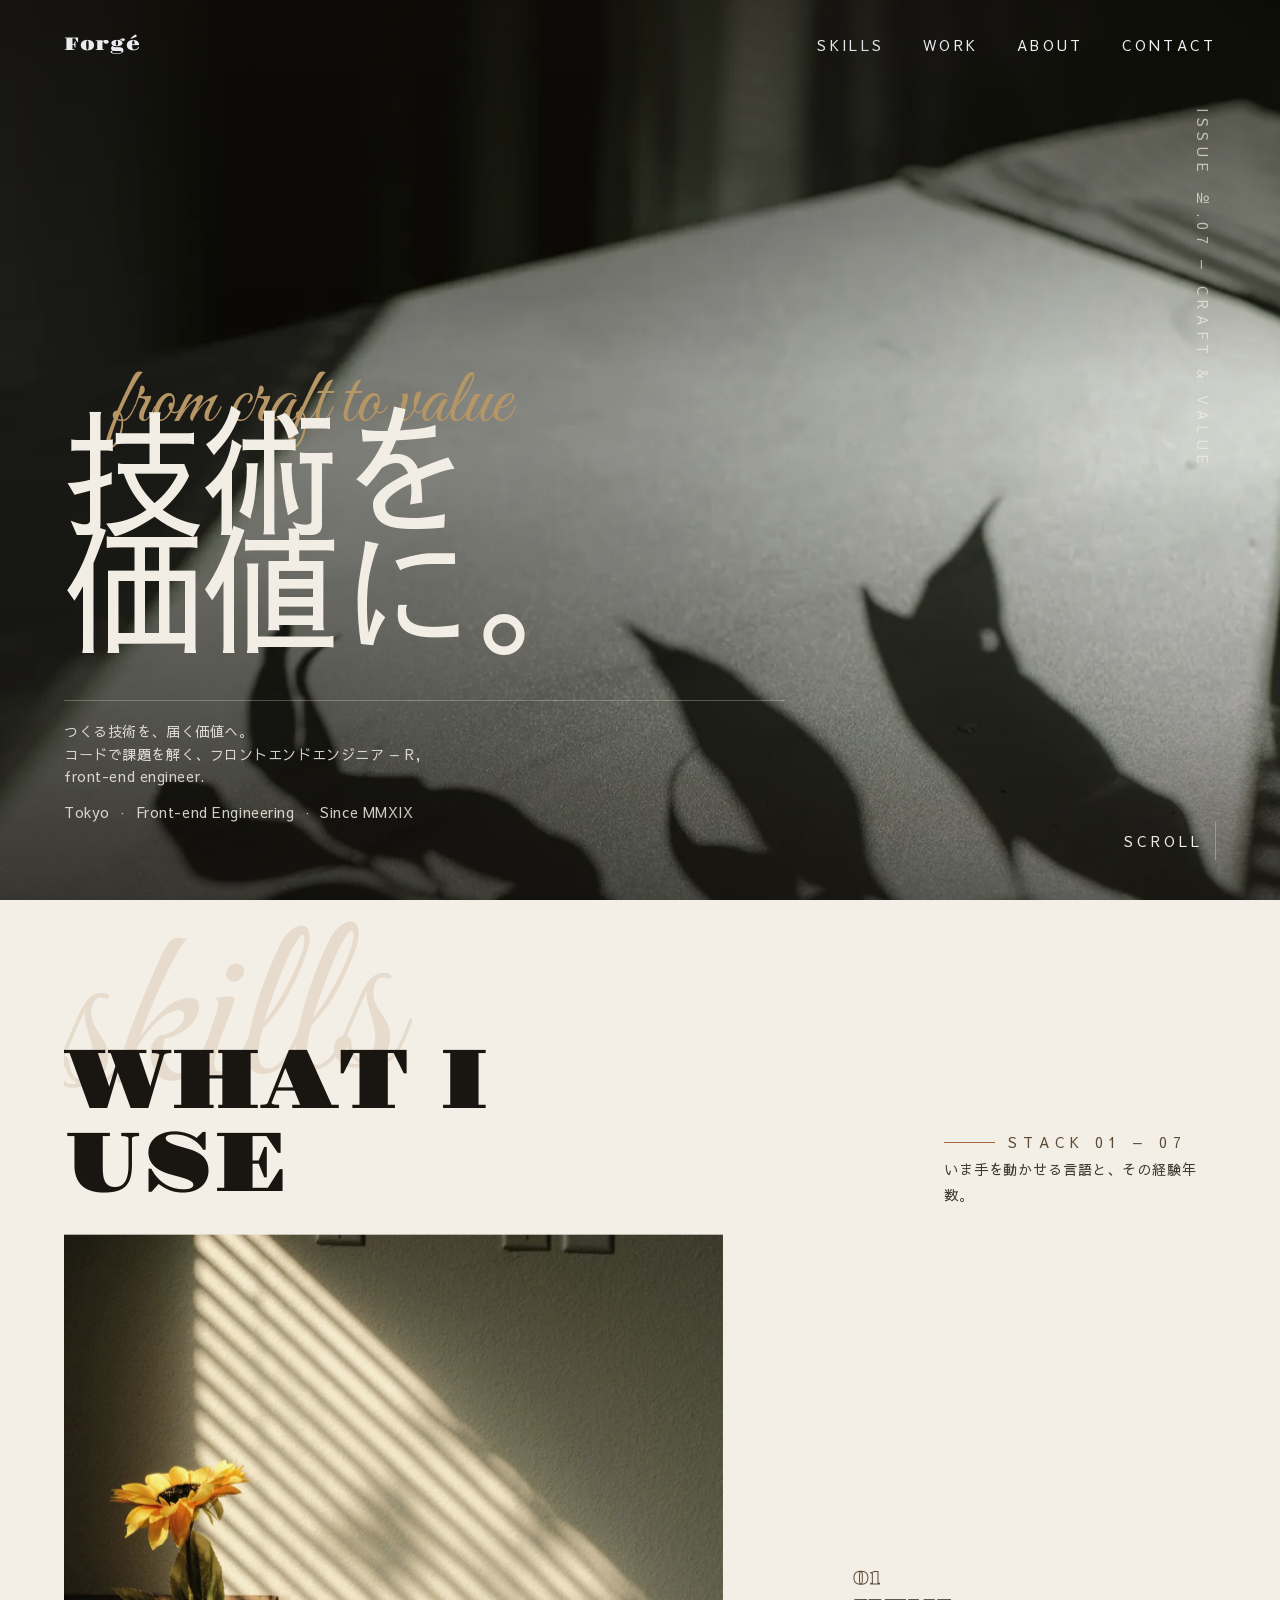
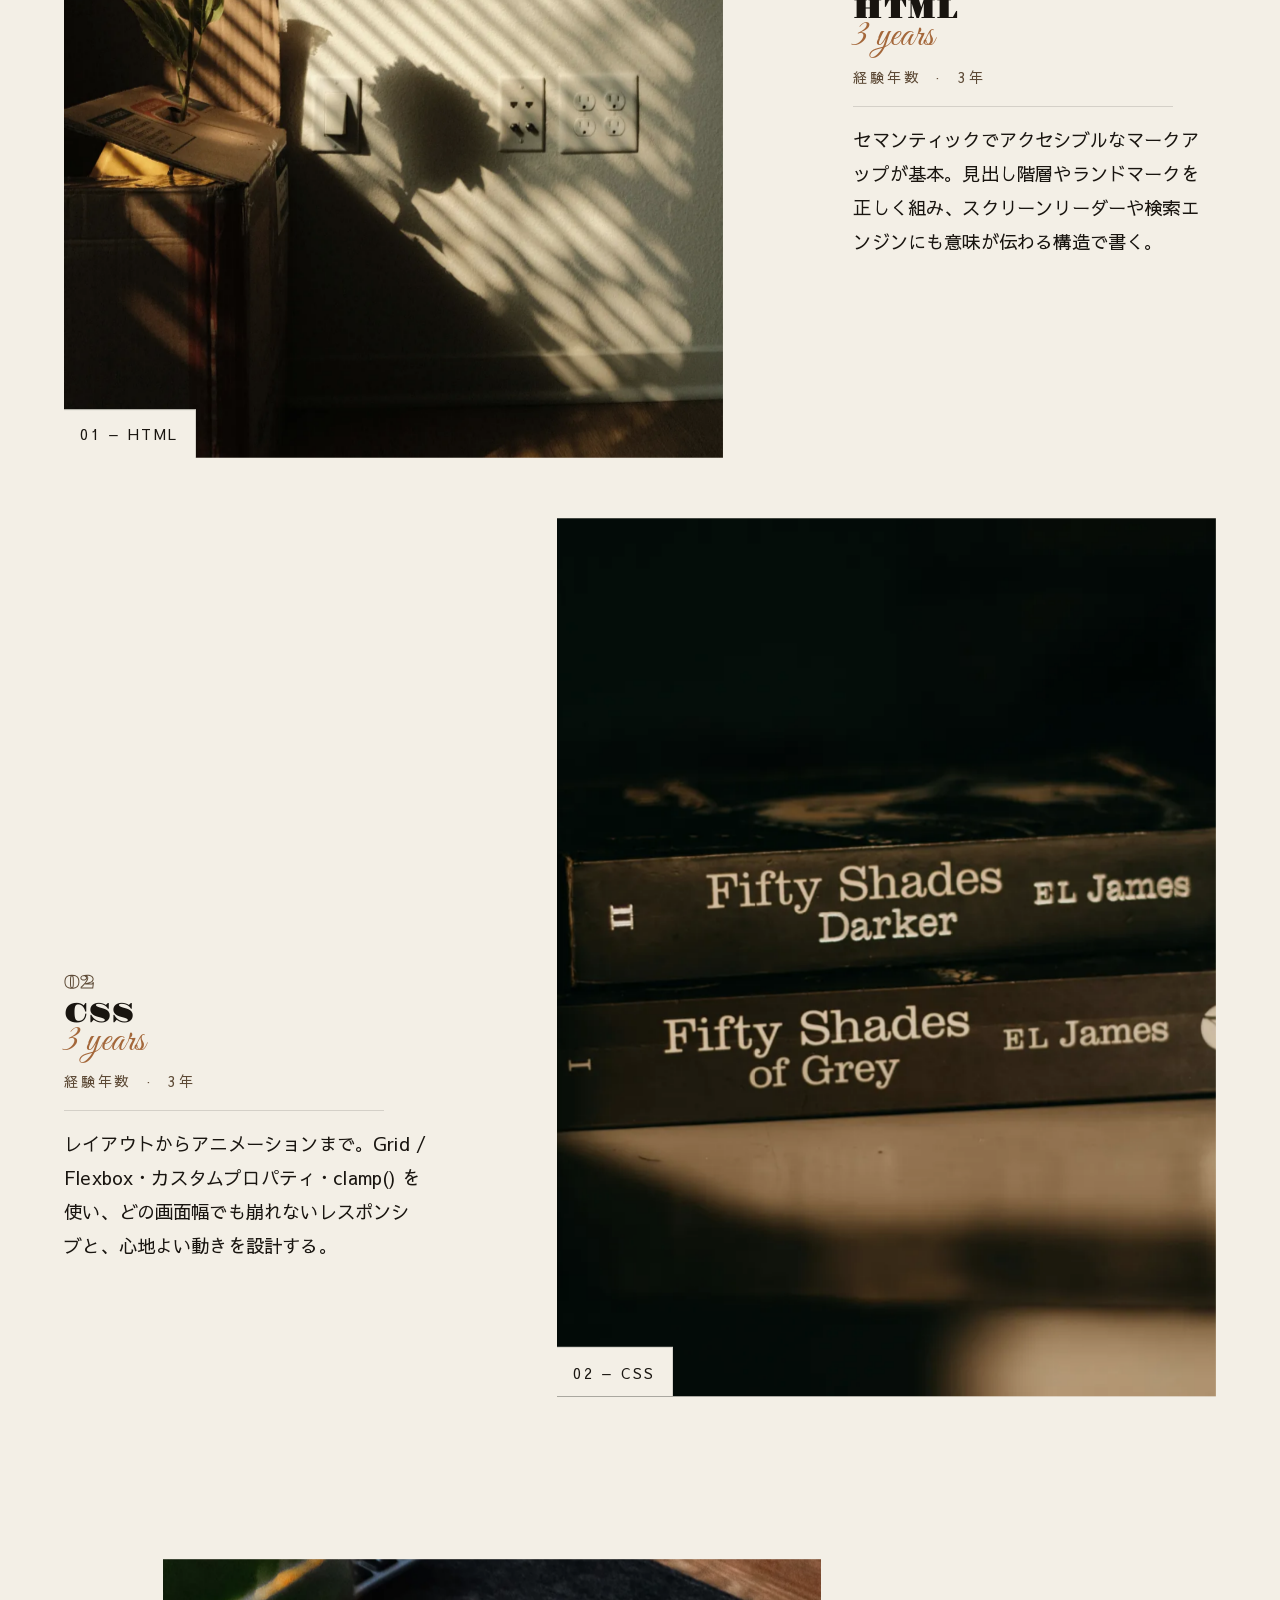
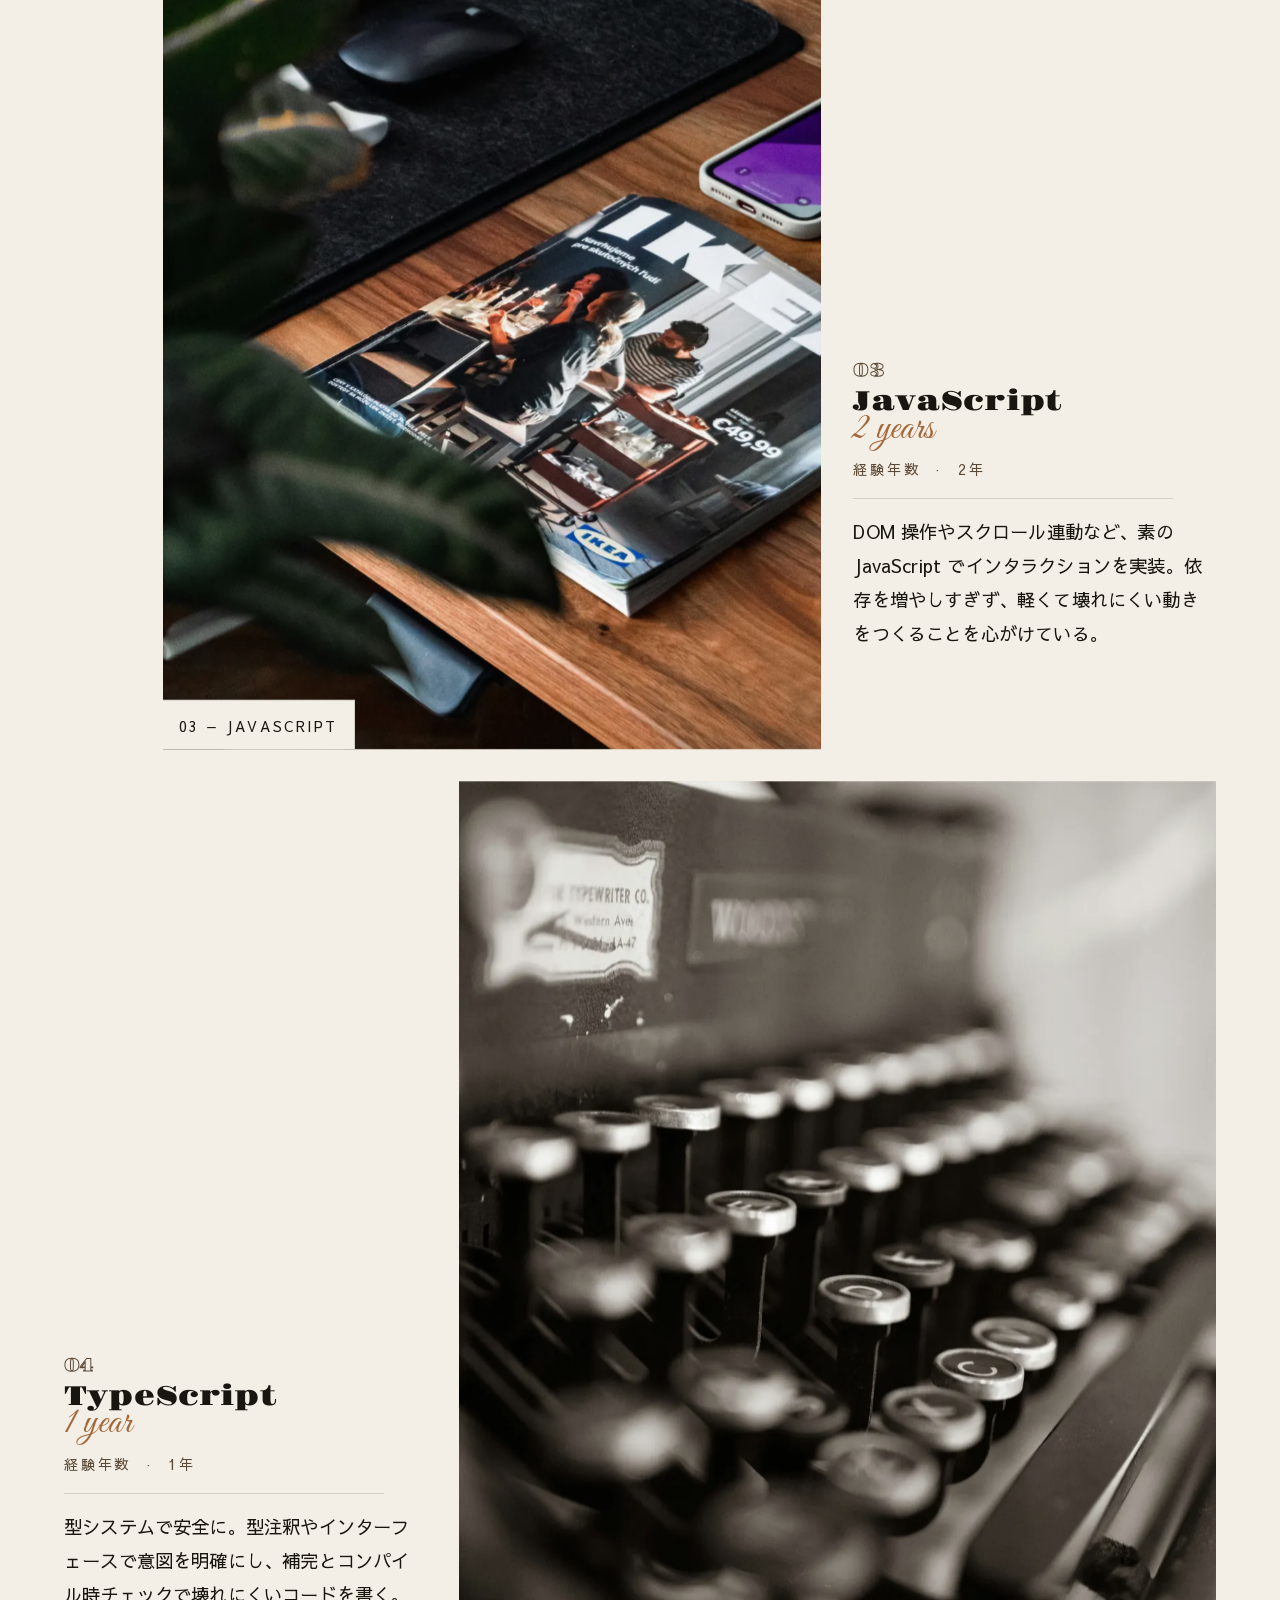
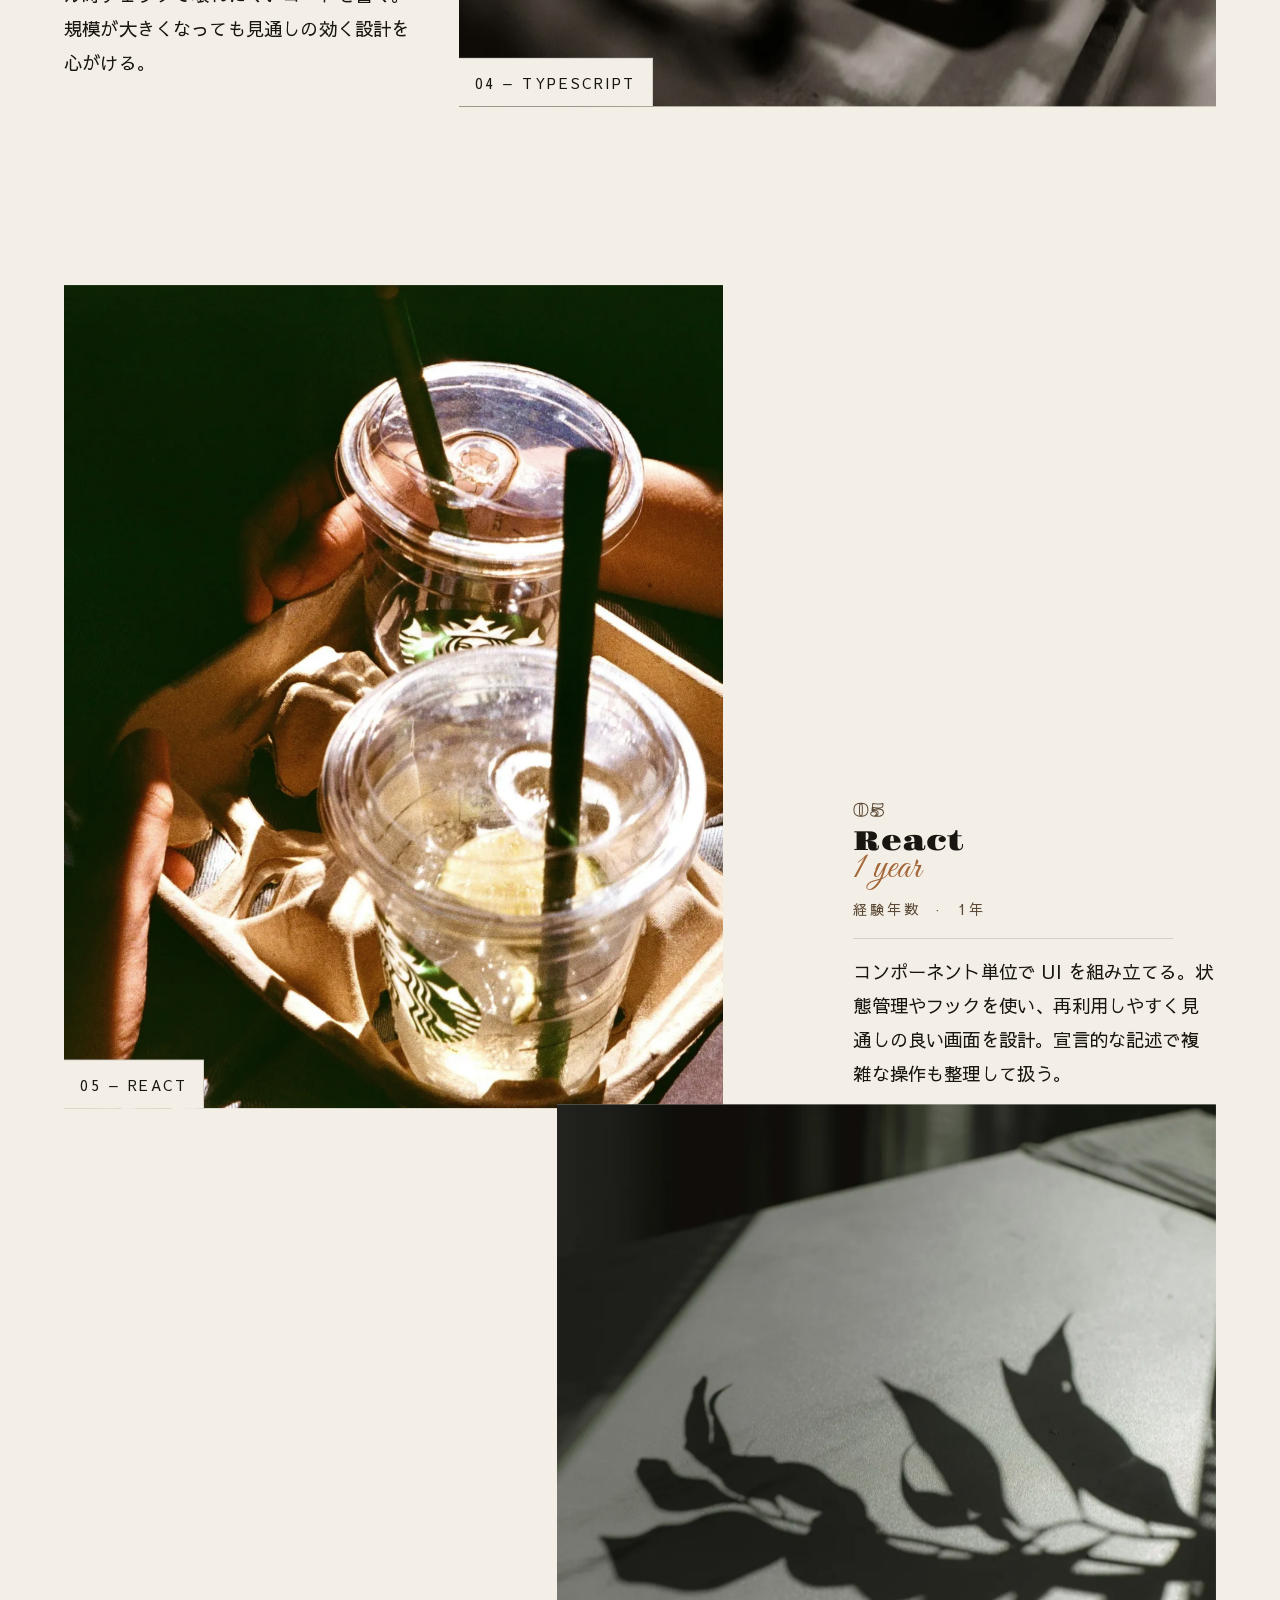
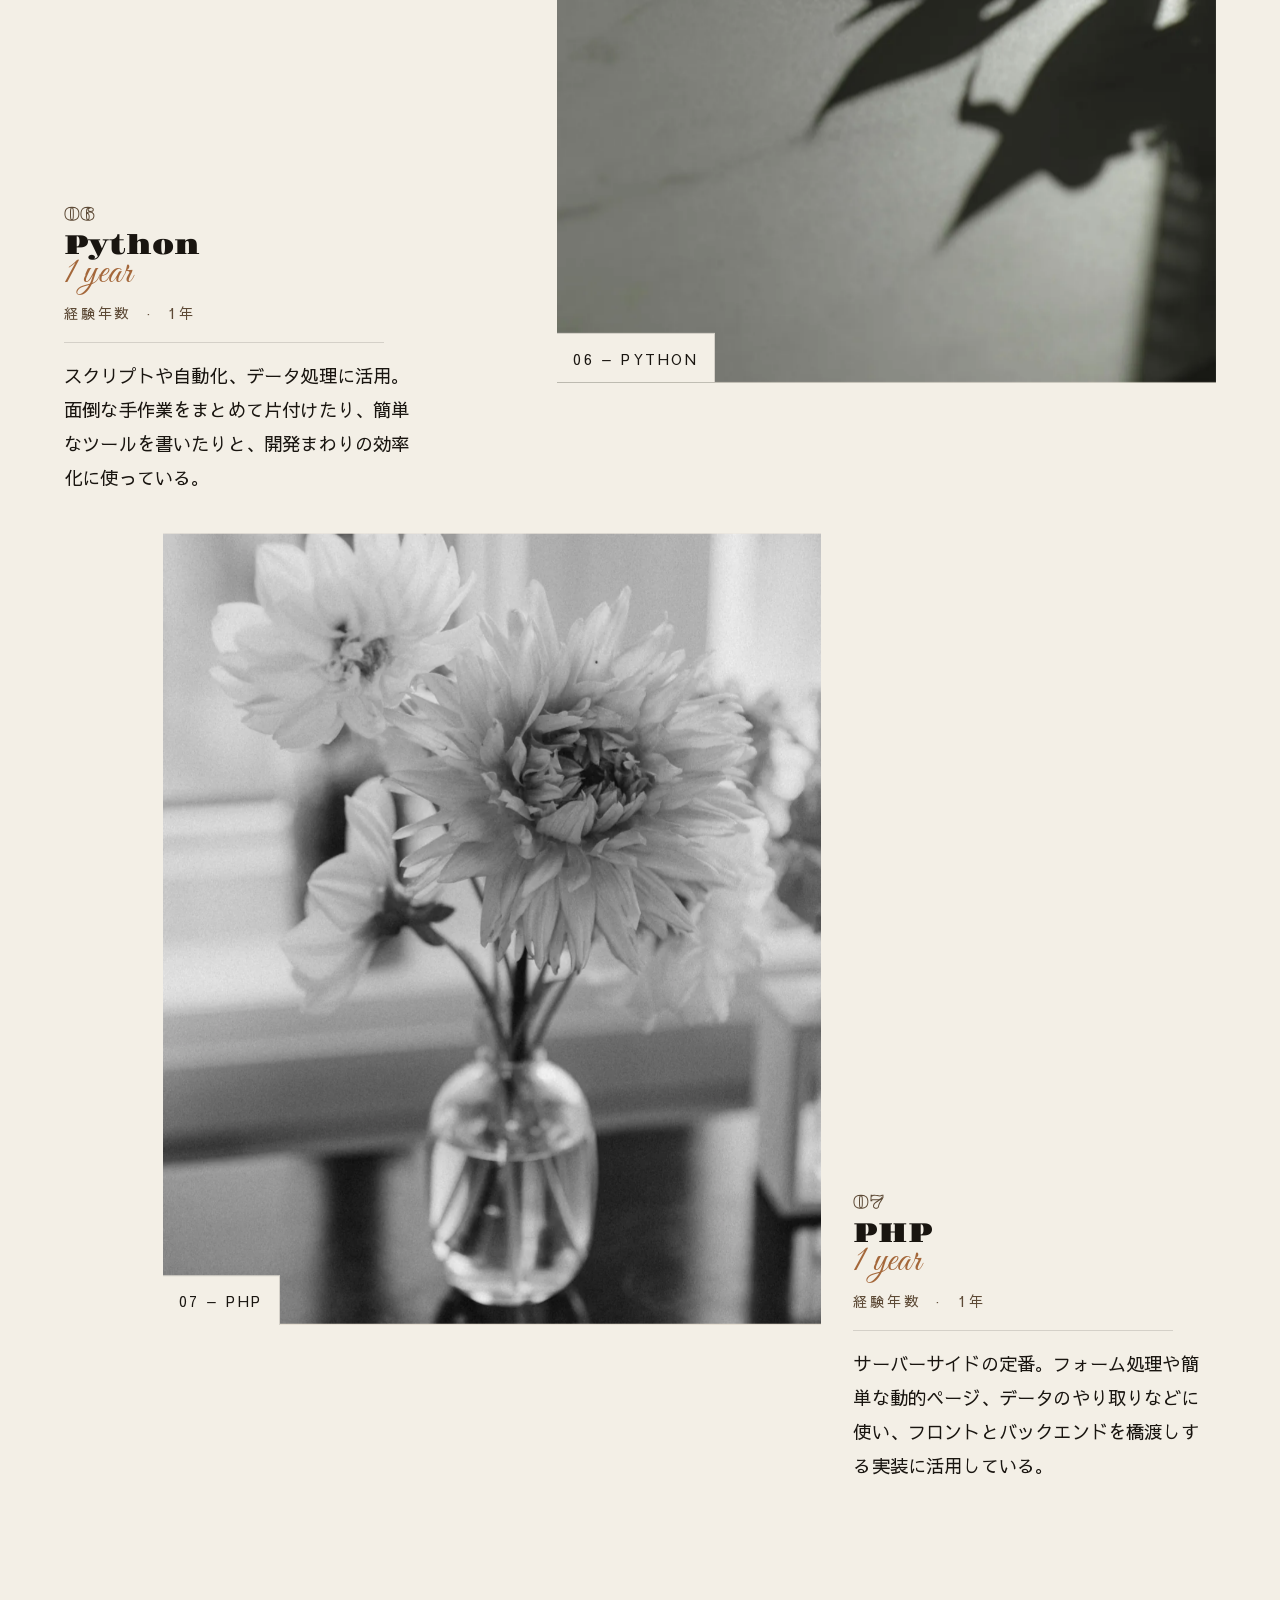
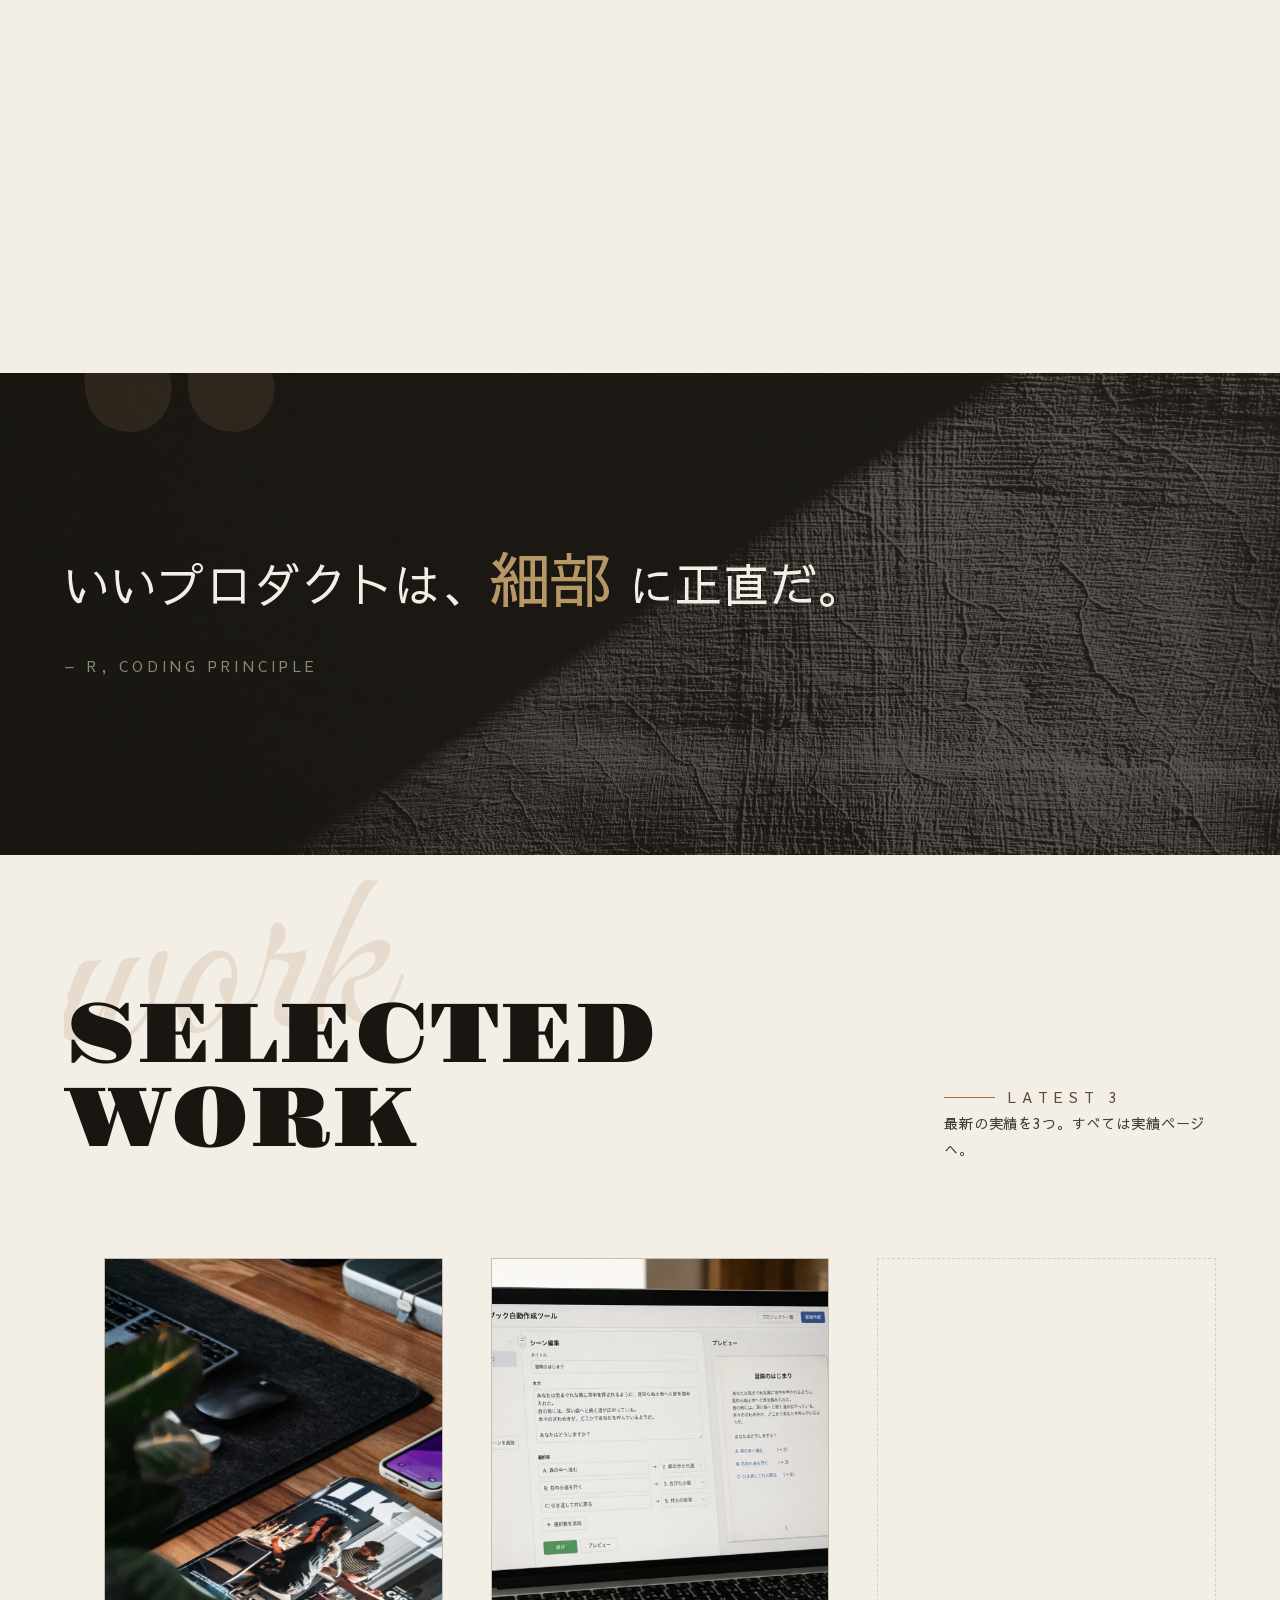
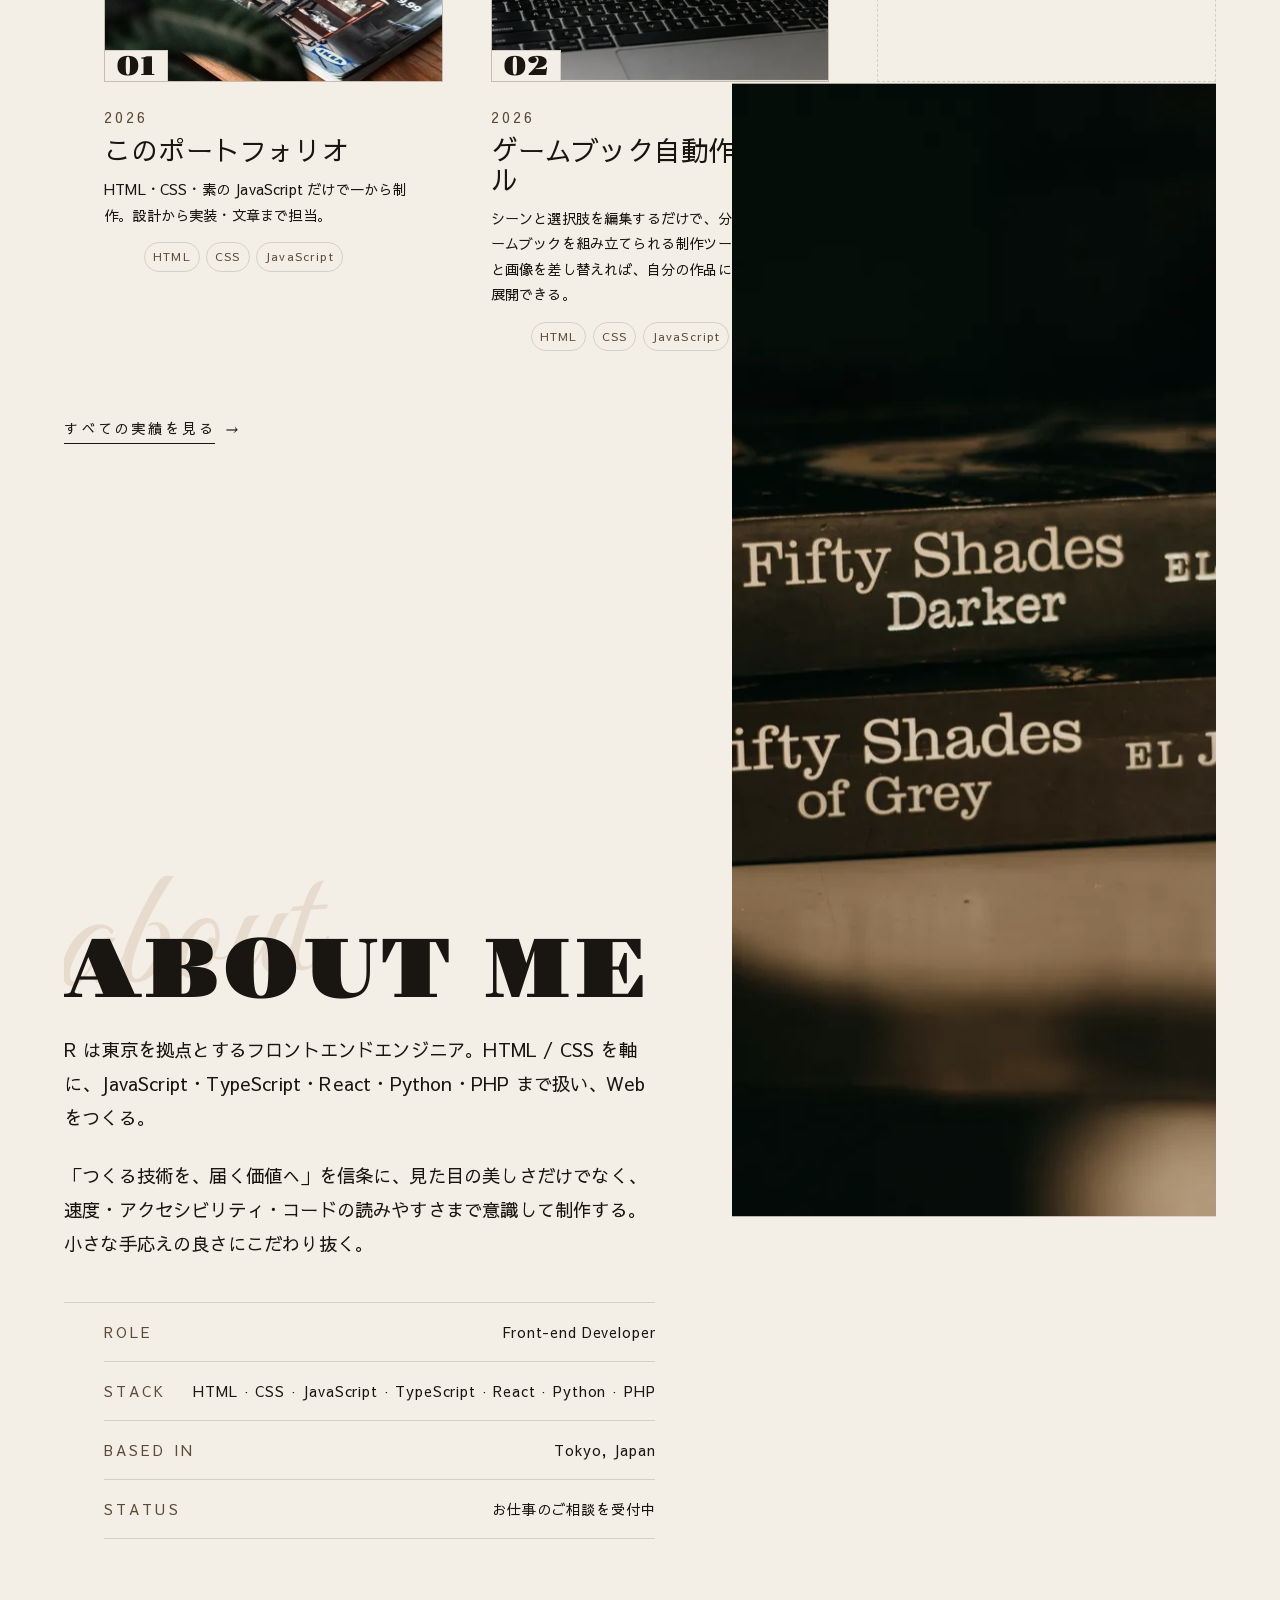
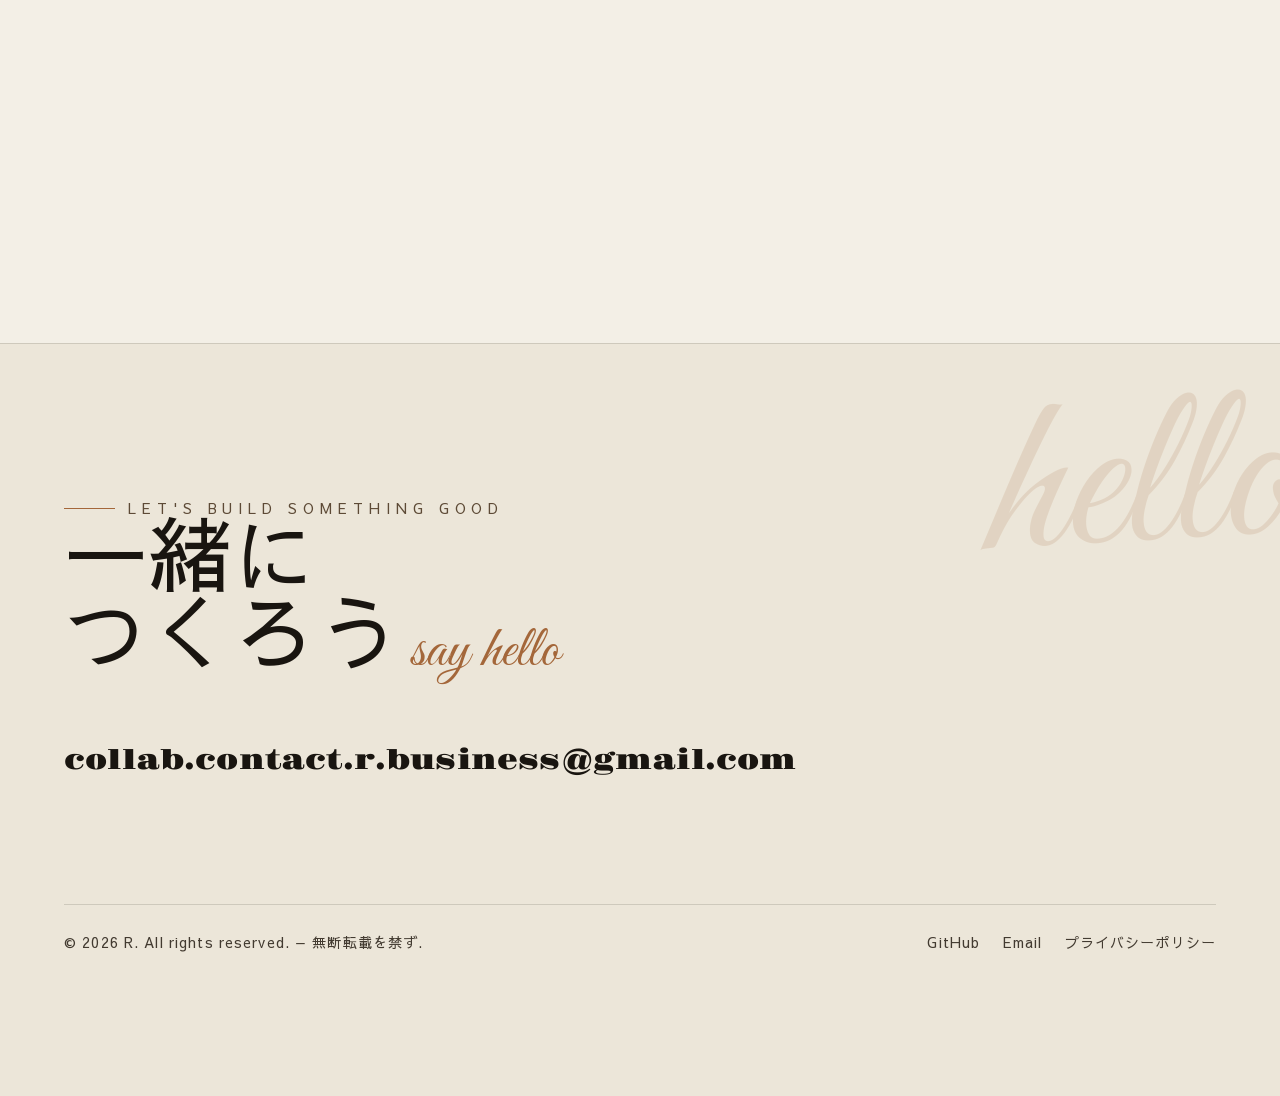
==== commit a0c45ce0: "Add privacy policy page and footer link プライバシーポリシーページを追加し、フッターにリンクを設置。" ====
--- a/index.html
+++ b/index.html
@@ -1 +1,461 @@
-<!doctype html><html lang="ja"><head><meta charset="utf-8"><meta name="viewport" content="width=device-width,initial-scale=1"><title>Forgé — 技術を価値に。 / The Portfolio of R</title><meta name="description" content="つくる技術を、届く価値へ。HTML・CSS・JavaScript・TypeScript・React・Python・PHP で学び続けるフロントエンドエンジニア R のポートフォリオ。"><meta name="theme-color" content="#f3efe6"><link rel="icon" href="assets/img/favicon.svg" type="image/svg+xml"><meta property="og:title" content="Forgé — 技術を価値に。 / The Portfolio of R"><meta property="og:description" content="つくる技術を、届く価値へ。細部まで設計されたプロダクトで成果に変える。"><meta property="og:type" content="website"><link rel="preconnect" href="https://fonts.googleapis.com"><link rel="preconnect" href="https://fonts.gstatic.com" crossorigin><link rel="stylesheet" href="https://fonts.googleapis.com/css2?family=Gravitas+One&family=Great+Vibes&family=Sawarabi+Gothic&display=swap"><link rel="stylesheet" href="assets/css/style.css"></head><body><a class="visually-hidden" href="#main" style="position:absolute;left:-9999px;top:0;background:#191510;color:#fff;padding:.6rem 1rem;z-index:9999" onfocus='this.style.left="1rem",this.style.top="1rem"' onblur='this.style.left="-9999px"'>本文へスキップ — Skip to content</a><div class="progress" aria-hidden="true"></div><header class="nav" role="banner"><a class="nav__mark display" href="#top" aria-label="Forgé — home">Forgé</a><nav class="nav__links" aria-label="Primary"><a href="#works">Skills</a> <a href="#work">Work</a> <a href="#about">About</a> <a href="#contact" class="nav__cta">Contact</a></nav></header><main id="main"><section class="hero" id="top" aria-labelledby="hero-title"><div class="hero__media" data-parallax="0.18"><picture><source srcset="assets/img/photo-python.webp" type="image/webp"><img src="assets/img/photo-python.jpg" width="1133" height="1700" alt="" fetchpriority="high"></picture></div><p class="hero__index" aria-hidden="true">Issue №.07 — Craft &amp; Value</p><div class="hero__inner shell wide"><p class="hero__script script" data-reveal>from craft to value</p><h1 class="hero__title display" id="hero-title">技術を<br>価値に。</h1><div class="hero__meta" data-reveal style="--delay:.12s"><p class="lead">つくる技術を、届く価値へ。<br>コードで課題を解く、フロントエンドエンジニア — R, front-end engineer.</p><p>Tokyo &nbsp;·&nbsp; Front-end Engineering &nbsp;·&nbsp; Since MMXIX</p></div></div><a class="hero__scroll" href="#works" aria-label="下へスクロール — scroll down">Scroll <i aria-hidden="true"></i></a></section><section class="works shell wide" id="works" aria-labelledby="works-h"><div class="works__head ghost" data-ghost="skills"><h2 class="display" id="works-h" data-reveal>What I<br>Use</h2><p data-reveal style="--delay:.1s"><span class="kicker">Stack 01 — 07</span><br>いま手を動かせる言語と、その経験年数。</p></div><article class="feature feature--a"><figure class="feature__figure" data-reveal data-parallax="0.06"><picture><source srcset="assets/img/photo-html.webp" type="image/webp"><img src="assets/img/photo-html.jpg" width="1133" height="1700" alt="ブラインドの光に照らされたひまわり" loading="lazy"></picture><figcaption>01 — HTML</figcaption></figure><div class="feature__text" data-reveal style="--delay:.08s"><p class="feature__no display">01</p><h3 class="feature__title display">HTML<span class="script">3 years</span></h3><p class="meta">経験年数 &nbsp;·&nbsp; 3年</p><p class="jp">セマンティックでアクセシブルなマークアップが基本。見出し階層やランドマークを正しく組み、スクリーンリーダーや検索エンジンにも意味が伝わる構造で書く。</p></div></article><article class="feature feature--b"><figure class="feature__figure" data-reveal data-parallax="0.08"><picture><source srcset="assets/img/photo-css.webp" type="image/webp"><img src="assets/img/photo-css.jpg" width="1700" height="1133" alt="暖色光に浮かぶ積まれた本" loading="lazy"></picture><figcaption>02 — CSS</figcaption></figure><div class="feature__text" data-reveal style="--delay:.08s"><p class="feature__no display">02</p><h3 class="feature__title display">CSS<span class="script">3 years</span></h3><p class="meta">経験年数 &nbsp;·&nbsp; 3年</p><p class="jp">レイアウトからアニメーションまで。Grid / Flexbox・カスタムプロパティ・clamp() を使い、どの画面幅でも崩れないレスポンシブと、心地よい動きを設計する。</p></div></article><article class="feature feature--c"><figure class="feature__figure" data-reveal data-parallax="0.05"><picture><source srcset="assets/img/photo-js.webp" type="image/webp"><img src="assets/img/photo-js.jpg" width="956" height="1700" alt="木の机の上のカタログとデバイス" loading="lazy"></picture><figcaption>03 — JavaScript</figcaption></figure><div class="feature__text" data-reveal style="--delay:.08s"><p class="feature__no display">03</p><h3 class="feature__title display">JavaScript<span class="script">2 years</span></h3><p class="meta">経験年数 &nbsp;·&nbsp; 2年</p><p class="jp">DOM 操作やスクロール連動など、素の JavaScript でインタラクションを実装。依存を増やしすぎず、軽くて壊れにくい動きをつくることを心がけている。</p></div></article><article class="feature feature--d"><figure class="feature__figure" data-reveal data-parallax="0.07"><picture><source srcset="assets/img/photo-typewriter.webp" type="image/webp"><img src="assets/img/photo-typewriter.jpg" width="1100" height="1344" alt="セピア調のクラシックなタイプライターのキー" loading="lazy"></picture><figcaption>04 — TypeScript</figcaption></figure><div class="feature__text" data-reveal style="--delay:.08s"><p class="feature__no display">04</p><h3 class="feature__title display">TypeScript<span class="script">1 year</span></h3><p class="meta">経験年数 &nbsp;·&nbsp; 1年</p><p class="jp">型システムで安全に。型注釈やインターフェースで意図を明確にし、補完とコンパイル時チェックで壊れにくいコードを書く。規模が大きくなっても見通しの効く設計を心がける。</p></div></article><article class="feature feature--e"><figure class="feature__figure" data-reveal data-parallax="0.05"><picture><source srcset="assets/img/photo-drinks.webp" type="image/webp"><img src="assets/img/photo-drinks.jpg" width="1100" height="1375" alt="陽光に透けるアイスドリンク2杯" loading="lazy"></picture><figcaption>05 — React</figcaption></figure><div class="feature__text" data-reveal style="--delay:.08s"><p class="feature__no display">05</p><h3 class="feature__title display">React<span class="script">1 year</span></h3><p class="meta">経験年数 &nbsp;·&nbsp; 1年</p><p class="jp">コンポーネント単位で UI を組み立てる。状態管理やフックを使い、再利用しやすく見通しの良い画面を設計。宣言的な記述で複雑な操作も整理して扱う。</p></div></article><article class="feature feature--f"><figure class="feature__figure" data-reveal data-parallax="0.07"><picture><source srcset="assets/img/photo-python.webp" type="image/webp"><img src="assets/img/photo-python.jpg" width="1133" height="1700" alt="布に落ちた植物の影" loading="lazy"></picture><figcaption>06 — Python</figcaption></figure><div class="feature__text" data-reveal style="--delay:.08s"><p class="feature__no display">06</p><h3 class="feature__title display">Python<span class="script">1 year</span></h3><p class="meta">経験年数 &nbsp;·&nbsp; 1年</p><p class="jp">スクリプトや自動化、データ処理に活用。面倒な手作業をまとめて片付けたり、簡単なツールを書いたりと、開発まわりの効率化に使っている。</p></div></article><article class="feature feature--g"><figure class="feature__figure" data-reveal data-parallax="0.06"><picture><source srcset="assets/img/photo-flowers.webp" type="image/webp"><img src="assets/img/photo-flowers.jpg" width="1100" height="1320" alt="花瓶に生けたダリアのモノクロ写真" loading="lazy"></picture><figcaption>07 — PHP</figcaption></figure><div class="feature__text" data-reveal style="--delay:.08s"><p class="feature__no display">07</p><h3 class="feature__title display">PHP<span class="script">1 year</span></h3><p class="meta">経験年数 &nbsp;·&nbsp; 1年</p><p class="jp">サーバーサイドの定番。フォーム処理や簡単な動的ページ、データのやり取りなどに使い、フロントとバックエンドを橋渡しする実装に活用している。</p></div></article></section><section class="quote" aria-label="Statement"><span class="quote__mark display" aria-hidden="true">“</span><div class="shell wide"><blockquote data-reveal>いいプロダクトは、<em>細部</em> に正直だ。 <cite>— R, coding principle</cite></blockquote></div></section><section class="works shell wide" id="work" aria-labelledby="work-h"><div class="works__head ghost" data-ghost="work"><h2 class="display" id="work-h" data-reveal>Selected<br>Work</h2><p data-reveal style="--delay:.1s"><span class="kicker">Latest 3</span><br>最新の実績を3つ。すべては実績ページへ。</p></div><ul class="worklist" role="list"><li class="workcard" data-reveal><a class="workcard__media" href="https://github.com/ryotagubusiness-B1z/portfolio" target="_blank" rel="noopener" aria-label="このポートフォリオを GitHub で見る"><picture><source srcset="assets/img/photo-js.webp" type="image/webp"><img src="assets/img/photo-js.jpg" width="956" height="1700" alt="制作環境のデスク" loading="lazy"></picture><span class="workcard__no display">01</span></a><div class="workcard__body"><span class="workcard__year">2026</span><h3 class="workcard__title display">このポートフォリオ</h3><p class="jp">HTML・CSS・素の JavaScript だけで一から制作。設計から実装・文章まで担当。</p><ul class="workcard__tags" aria-label="使用技術"><li>HTML</li><li>CSS</li><li>JavaScript</li></ul></div></li><li class="workcard" data-reveal style="--delay:.08s"><a class="workcard__media" href="https://github.com/ryotagubusiness-B1z/HTML-" target="_blank" rel="noopener" aria-label="ゲームブック自動作成ツールを GitHub で見る"><picture><source srcset="assets/img/photo-gamebook.webp" type="image/webp"><img src="assets/img/photo-gamebook.jpg" width="1100" height="1375" alt="ゲームブック自動作成ツールの編集画面" loading="lazy"></picture><span class="workcard__no display">02</span></a><div class="workcard__body"><span class="workcard__year">2026</span><h3 class="workcard__title display">ゲームブック自動作成ツール</h3><p class="jp">シーンと選択肢を編集するだけで、分岐するゲームブックを組み立てられる制作ツール。CSV と画像を差し替えれば、自分の作品にそのまま展開できる。</p><ul class="workcard__tags" aria-label="使用技術"><li>HTML</li><li>CSS</li><li>JavaScript</li></ul></div></li><li class="workcard workcard--empty" data-reveal style="--delay:.16s" aria-hidden="true"><div class="workcard__media"></div></li></ul><a class="works__all feature__link" href="works.html" data-reveal><span>すべての実績を見る</span> <i aria-hidden="true">→</i></a></section><section class="about shell wide" id="about" aria-labelledby="about-h"><div class="about__grid"><div class="about__body ghost ghost--tight" data-ghost="about"><h2 class="display" id="about-h" data-reveal>About Me</h2><p class="jp" data-reveal style="--delay:.06s">R は東京を拠点とするフロントエンドエンジニア。HTML / CSS を軸に、JavaScript・TypeScript・React・Python・PHP まで扱い、Web をつくる。</p><p class="jp" data-reveal style="--delay:.12s">「つくる技術を、届く価値へ」を信条に、見た目の美しさだけでなく、速度・アクセシビリティ・コードの読みやすさまで意識して制作する。小さな手応えの良さにこだわり抜く。</p><ul class="about__list" data-reveal style="--delay:.16s"><li><span>Role</span><span>Front-end Developer</span></li><li><span>Stack</span><span>HTML · CSS · JavaScript · TypeScript · React · Python · PHP</span></li><li><span>Based in</span><span>Tokyo, Japan</span></li><li><span>Status</span><span>お仕事のご相談を受付中</span></li></ul></div><figure class="about__portrait" data-reveal data-parallax="0.06"><span class="tag script" aria-hidden="true">R</span><picture><source srcset="assets/img/photo-css.webp" type="image/webp"><img src="assets/img/photo-css.jpg" width="1700" height="1133" alt="R のワークスペース" loading="lazy"></picture></figure></div></section><section class="contact" id="contact" aria-labelledby="contact-h"><div class="shell wide ghost ghost--right" data-ghost="hello"><p class="kicker" data-reveal>Let's build something good</p><h2 class="contact__lead display" id="contact-h" data-reveal style="--delay:.06s">一緒に<br>つくろう<span class="script"> say hello</span></h2><a class="contact__mail display" href="mailto:collab.contact.r.business@gmail.com" data-reveal style="--delay:.1s">collab.contact.r.business@gmail.com</a><div class="foot"><p>© <span id="year">2026</span> R. All rights reserved. — 無断転載を禁ず.</p><nav class="foot__social" aria-label="Links"><a href="https://github.com/ryotagubusiness-B1z" target="_blank" rel="noopener me">GitHub</a> <a href="mailto:collab.contact.r.business@gmail.com">Email</a></nav></div></div></section></main><script src="assets/js/main.js" defer="defer"></script></body></html>+<!doctype html>
+<html lang="ja">
+  <head>
+    <meta charset="utf-8" />
+    <meta name="viewport" content="width=device-width,initial-scale=1" />
+    <title>Forgé — 技術を価値に。 / The Portfolio of R</title>
+    <meta
+      name="description"
+      content="つくる技術を、届く価値へ。HTML・CSS・JavaScript・TypeScript・React・Python・PHP で学び続けるフロントエンドエンジニア R のポートフォリオ。"
+    />
+    <meta name="theme-color" content="#f3efe6" />
+    <link rel="icon" href="assets/img/favicon.svg" type="image/svg+xml" />
+    <meta
+      property="og:title"
+      content="Forgé — 技術を価値に。 / The Portfolio of R"
+    />
+    <meta
+      property="og:description"
+      content="つくる技術を、届く価値へ。細部まで設計されたプロダクトで成果に変える。"
+    />
+    <meta property="og:type" content="website" />
+    <link rel="preconnect" href="https://fonts.googleapis.com" />
+    <link rel="preconnect" href="https://fonts.gstatic.com" crossorigin />
+    <link
+      rel="stylesheet"
+      href="https://fonts.googleapis.com/css2?family=Gravitas+One&family=Great+Vibes&family=Sawarabi+Gothic&display=swap"
+    />
+    <link rel="stylesheet" href="assets/css/style.css" />
+  </head>
+  <body>
+    <a
+      class="visually-hidden"
+      href="#main"
+      style="
+        position: absolute;
+        left: -9999px;
+        top: 0;
+        background: #191510;
+        color: #fff;
+        padding: 0.6rem 1rem;
+        z-index: 9999;
+      "
+      onfocus="((this.style.left = '1rem'), (this.style.top = '1rem'))"
+      onblur="this.style.left = '-9999px'"
+      >本文へスキップ — Skip to content</a
+    >
+    <div class="progress" aria-hidden="true"></div>
+    <header class="nav" role="banner">
+      <a class="nav__mark display" href="#top" aria-label="Forgé — home"
+        >Forgé</a
+      >
+      <nav class="nav__links" aria-label="Primary">
+        <a href="#works">Skills</a> <a href="#work">Work</a>
+        <a href="#about">About</a>
+        <a href="#contact" class="nav__cta">Contact</a>
+      </nav>
+    </header>
+    <main id="main">
+      <section class="hero" id="top" aria-labelledby="hero-title">
+        <div class="hero__media" data-parallax="0.18">
+          <picture
+            ><source srcset="assets/img/photo-python.webp" type="image/webp" />
+            <img
+              src="assets/img/photo-python.jpg"
+              width="1133"
+              height="1700"
+              alt=""
+              fetchpriority="high"
+          /></picture>
+        </div>
+        <p class="hero__index" aria-hidden="true">
+          Issue №.07 — Craft &amp; Value
+        </p>
+        <div class="hero__inner shell wide">
+          <p class="hero__script script" data-reveal>from craft to value</p>
+          <h1 class="hero__title display" id="hero-title">
+            技術を<br />価値に。
+          </h1>
+          <div class="hero__meta" data-reveal style="--delay: 0.12s">
+            <p class="lead">
+              つくる技術を、届く価値へ。<br />コードで課題を解く、フロントエンドエンジニア
+              — R, front-end engineer.
+            </p>
+            <p>
+              Tokyo &nbsp;·&nbsp; Front-end Engineering &nbsp;·&nbsp; Since
+              MMXIX
+            </p>
+          </div>
+        </div>
+        <a
+          class="hero__scroll"
+          href="#works"
+          aria-label="下へスクロール — scroll down"
+          >Scroll <i aria-hidden="true"></i
+        ></a>
+      </section>
+      <section class="works shell wide" id="works" aria-labelledby="works-h">
+        <div class="works__head ghost" data-ghost="skills">
+          <h2 class="display" id="works-h" data-reveal>What I<br />Use</h2>
+          <p data-reveal style="--delay: 0.1s">
+            <span class="kicker">Stack 01 — 07</span
+            ><br />いま手を動かせる言語と、その経験年数。
+          </p>
+        </div>
+        <article class="feature feature--a">
+          <figure class="feature__figure" data-reveal data-parallax="0.06">
+            <picture
+              ><source srcset="assets/img/photo-html.webp" type="image/webp" />
+              <img
+                src="assets/img/photo-html.jpg"
+                width="1133"
+                height="1700"
+                alt="ブラインドの光に照らされたひまわり"
+                loading="lazy"
+            /></picture>
+            <figcaption>01 — HTML</figcaption>
+          </figure>
+          <div class="feature__text" data-reveal style="--delay: 0.08s">
+            <p class="feature__no display">01</p>
+            <h3 class="feature__title display">
+              HTML<span class="script">3 years</span>
+            </h3>
+            <p class="meta">経験年数 &nbsp;·&nbsp; 3年</p>
+            <p class="jp">
+              セマンティックでアクセシブルなマークアップが基本。見出し階層やランドマークを正しく組み、スクリーンリーダーや検索エンジンにも意味が伝わる構造で書く。
+            </p>
+          </div>
+        </article>
+        <article class="feature feature--b">
+          <figure class="feature__figure" data-reveal data-parallax="0.08">
+            <picture
+              ><source srcset="assets/img/photo-css.webp" type="image/webp" />
+              <img
+                src="assets/img/photo-css.jpg"
+                width="1700"
+                height="1133"
+                alt="暖色光に浮かぶ積まれた本"
+                loading="lazy"
+            /></picture>
+            <figcaption>02 — CSS</figcaption>
+          </figure>
+          <div class="feature__text" data-reveal style="--delay: 0.08s">
+            <p class="feature__no display">02</p>
+            <h3 class="feature__title display">
+              CSS<span class="script">3 years</span>
+            </h3>
+            <p class="meta">経験年数 &nbsp;·&nbsp; 3年</p>
+            <p class="jp">
+              レイアウトからアニメーションまで。Grid /
+              Flexbox・カスタムプロパティ・clamp()
+              を使い、どの画面幅でも崩れないレスポンシブと、心地よい動きを設計する。
+            </p>
+          </div>
+        </article>
+        <article class="feature feature--c">
+          <figure class="feature__figure" data-reveal data-parallax="0.05">
+            <picture
+              ><source srcset="assets/img/photo-js.webp" type="image/webp" />
+              <img
+                src="assets/img/photo-js.jpg"
+                width="956"
+                height="1700"
+                alt="木の机の上のカタログとデバイス"
+                loading="lazy"
+            /></picture>
+            <figcaption>03 — JavaScript</figcaption>
+          </figure>
+          <div class="feature__text" data-reveal style="--delay: 0.08s">
+            <p class="feature__no display">03</p>
+            <h3 class="feature__title display">
+              JavaScript<span class="script">2 years</span>
+            </h3>
+            <p class="meta">経験年数 &nbsp;·&nbsp; 2年</p>
+            <p class="jp">
+              DOM 操作やスクロール連動など、素の JavaScript
+              でインタラクションを実装。依存を増やしすぎず、軽くて壊れにくい動きをつくることを心がけている。
+            </p>
+          </div>
+        </article>
+        <article class="feature feature--d">
+          <figure class="feature__figure" data-reveal data-parallax="0.07">
+            <picture
+              ><source
+                srcset="assets/img/photo-typewriter.webp"
+                type="image/webp" />
+              <img
+                src="assets/img/photo-typewriter.jpg"
+                width="1100"
+                height="1344"
+                alt="セピア調のクラシックなタイプライターのキー"
+                loading="lazy"
+            /></picture>
+            <figcaption>04 — TypeScript</figcaption>
+          </figure>
+          <div class="feature__text" data-reveal style="--delay: 0.08s">
+            <p class="feature__no display">04</p>
+            <h3 class="feature__title display">
+              TypeScript<span class="script">1 year</span>
+            </h3>
+            <p class="meta">経験年数 &nbsp;·&nbsp; 1年</p>
+            <p class="jp">
+              型システムで安全に。型注釈やインターフェースで意図を明確にし、補完とコンパイル時チェックで壊れにくいコードを書く。規模が大きくなっても見通しの効く設計を心がける。
+            </p>
+          </div>
+        </article>
+        <article class="feature feature--e">
+          <figure class="feature__figure" data-reveal data-parallax="0.05">
+            <picture
+              ><source
+                srcset="assets/img/photo-drinks.webp"
+                type="image/webp" />
+              <img
+                src="assets/img/photo-drinks.jpg"
+                width="1100"
+                height="1375"
+                alt="陽光に透けるアイスドリンク2杯"
+                loading="lazy"
+            /></picture>
+            <figcaption>05 — React</figcaption>
+          </figure>
+          <div class="feature__text" data-reveal style="--delay: 0.08s">
+            <p class="feature__no display">05</p>
+            <h3 class="feature__title display">
+              React<span class="script">1 year</span>
+            </h3>
+            <p class="meta">経験年数 &nbsp;·&nbsp; 1年</p>
+            <p class="jp">
+              コンポーネント単位で UI
+              を組み立てる。状態管理やフックを使い、再利用しやすく見通しの良い画面を設計。宣言的な記述で複雑な操作も整理して扱う。
+            </p>
+          </div>
+        </article>
+        <article class="feature feature--f">
+          <figure class="feature__figure" data-reveal data-parallax="0.07">
+            <picture
+              ><source
+                srcset="assets/img/photo-python.webp"
+                type="image/webp" />
+              <img
+                src="assets/img/photo-python.jpg"
+                width="1133"
+                height="1700"
+                alt="布に落ちた植物の影"
+                loading="lazy"
+            /></picture>
+            <figcaption>06 — Python</figcaption>
+          </figure>
+          <div class="feature__text" data-reveal style="--delay: 0.08s">
+            <p class="feature__no display">06</p>
+            <h3 class="feature__title display">
+              Python<span class="script">1 year</span>
+            </h3>
+            <p class="meta">経験年数 &nbsp;·&nbsp; 1年</p>
+            <p class="jp">
+              スクリプトや自動化、データ処理に活用。面倒な手作業をまとめて片付けたり、簡単なツールを書いたりと、開発まわりの効率化に使っている。
+            </p>
+          </div>
+        </article>
+        <article class="feature feature--g">
+          <figure class="feature__figure" data-reveal data-parallax="0.06">
+            <picture
+              ><source
+                srcset="assets/img/photo-flowers.webp"
+                type="image/webp" />
+              <img
+                src="assets/img/photo-flowers.jpg"
+                width="1100"
+                height="1320"
+                alt="花瓶に生けたダリアのモノクロ写真"
+                loading="lazy"
+            /></picture>
+            <figcaption>07 — PHP</figcaption>
+          </figure>
+          <div class="feature__text" data-reveal style="--delay: 0.08s">
+            <p class="feature__no display">07</p>
+            <h3 class="feature__title display">
+              PHP<span class="script">1 year</span>
+            </h3>
+            <p class="meta">経験年数 &nbsp;·&nbsp; 1年</p>
+            <p class="jp">
+              サーバーサイドの定番。フォーム処理や簡単な動的ページ、データのやり取りなどに使い、フロントとバックエンドを橋渡しする実装に活用している。
+            </p>
+          </div>
+        </article>
+      </section>
+      <section class="quote" aria-label="Statement">
+        <span class="quote__mark display" aria-hidden="true">“</span>
+        <div class="shell wide">
+          <blockquote data-reveal>
+            いいプロダクトは、<em>細部</em> に正直だ。
+            <cite>— R, coding principle</cite>
+          </blockquote>
+        </div>
+      </section>
+      <section class="works shell wide" id="work" aria-labelledby="work-h">
+        <div class="works__head ghost" data-ghost="work">
+          <h2 class="display" id="work-h" data-reveal>Selected<br />Work</h2>
+          <p data-reveal style="--delay: 0.1s">
+            <span class="kicker">Latest 3</span
+            ><br />最新の実績を3つ。すべては実績ページへ。
+          </p>
+        </div>
+        <ul class="worklist" role="list">
+          <li class="workcard" data-reveal>
+            <a
+              class="workcard__media"
+              href="https://github.com/ryotagubusiness-B1z/portfolio"
+              target="_blank"
+              rel="noopener"
+              aria-label="このポートフォリオを GitHub で見る"
+              ><picture
+                ><source srcset="assets/img/photo-js.webp" type="image/webp" />
+                <img
+                  src="assets/img/photo-js.jpg"
+                  width="956"
+                  height="1700"
+                  alt="制作環境のデスク"
+                  loading="lazy" /></picture
+              ><span class="workcard__no display">01</span></a
+            >
+            <div class="workcard__body">
+              <span class="workcard__year">2026</span>
+              <h3 class="workcard__title display">このポートフォリオ</h3>
+              <p class="jp">
+                HTML・CSS・素の JavaScript
+                だけで一から制作。設計から実装・文章まで担当。
+              </p>
+              <ul class="workcard__tags" aria-label="使用技術">
+                <li>HTML</li>
+                <li>CSS</li>
+                <li>JavaScript</li>
+              </ul>
+            </div>
+          </li>
+          <li class="workcard" data-reveal style="--delay: 0.08s">
+            <a
+              class="workcard__media"
+              href="https://github.com/ryotagubusiness-B1z/HTML-"
+              target="_blank"
+              rel="noopener"
+              aria-label="ゲームブック自動作成ツールを GitHub で見る"
+              ><picture
+                ><source
+                  srcset="assets/img/photo-gamebook.webp"
+                  type="image/webp" />
+                <img
+                  src="assets/img/photo-gamebook.jpg"
+                  width="1100"
+                  height="1375"
+                  alt="ゲームブック自動作成ツールの編集画面"
+                  loading="lazy" /></picture
+              ><span class="workcard__no display">02</span></a
+            >
+            <div class="workcard__body">
+              <span class="workcard__year">2026</span>
+              <h3 class="workcard__title display">
+                ゲームブック自動作成ツール
+              </h3>
+              <p class="jp">
+                シーンと選択肢を編集するだけで、分岐するゲームブックを組み立てられる制作ツール。CSV
+                と画像を差し替えれば、自分の作品にそのまま展開できる。
+              </p>
+              <ul class="workcard__tags" aria-label="使用技術">
+                <li>HTML</li>
+                <li>CSS</li>
+                <li>JavaScript</li>
+              </ul>
+            </div>
+          </li>
+          <li
+            class="workcard workcard--empty"
+            data-reveal
+            style="--delay: 0.16s"
+            aria-hidden="true"
+          >
+            <div class="workcard__media"></div>
+          </li>
+        </ul>
+        <a class="works__all feature__link" href="works.html" data-reveal
+          ><span>すべての実績を見る</span> <i aria-hidden="true">→</i></a
+        >
+      </section>
+      <section class="about shell wide" id="about" aria-labelledby="about-h">
+        <div class="about__grid">
+          <div class="about__body ghost ghost--tight" data-ghost="about">
+            <h2 class="display" id="about-h" data-reveal>About Me</h2>
+            <p class="jp" data-reveal style="--delay: 0.06s">
+              R は東京を拠点とするフロントエンドエンジニア。HTML / CSS
+              を軸に、JavaScript・TypeScript・React・Python・PHP まで扱い、Web
+              をつくる。
+            </p>
+            <p class="jp" data-reveal style="--delay: 0.12s">
+              「つくる技術を、届く価値へ」を信条に、見た目の美しさだけでなく、速度・アクセシビリティ・コードの読みやすさまで意識して制作する。小さな手応えの良さにこだわり抜く。
+            </p>
+            <ul class="about__list" data-reveal style="--delay: 0.16s">
+              <li><span>Role</span><span>Front-end Developer</span></li>
+              <li>
+                <span>Stack</span
+                ><span
+                  >HTML · CSS · JavaScript · TypeScript · React · Python ·
+                  PHP</span
+                >
+              </li>
+              <li><span>Based in</span><span>Tokyo, Japan</span></li>
+              <li><span>Status</span><span>お仕事のご相談を受付中</span></li>
+            </ul>
+          </div>
+          <figure class="about__portrait" data-reveal data-parallax="0.06">
+            <span class="tag script" aria-hidden="true">R</span
+            ><picture
+              ><source srcset="assets/img/photo-css.webp" type="image/webp" />
+              <img
+                src="assets/img/photo-css.jpg"
+                width="1700"
+                height="1133"
+                alt="R のワークスペース"
+                loading="lazy"
+            /></picture>
+          </figure>
+        </div>
+      </section>
+      <section class="contact" id="contact" aria-labelledby="contact-h">
+        <div class="shell wide ghost ghost--right" data-ghost="hello">
+          <p class="kicker" data-reveal>Let's build something good</p>
+          <h2
+            class="contact__lead display"
+            id="contact-h"
+            data-reveal
+            style="--delay: 0.06s"
+          >
+            一緒に<br />つくろう<span class="script"> say hello</span>
+          </h2>
+          <a
+            class="contact__mail display"
+            href="mailto:collab.contact.r.business@gmail.com"
+            data-reveal
+            style="--delay: 0.1s"
+            >collab.contact.r.business@gmail.com</a
+          >
+          <div class="foot">
+            <p>
+              © <span id="year">2026</span> R. All rights reserved. —
+              無断転載を禁ず.
+            </p>
+            <nav class="foot__social" aria-label="Links">
+              <a
+                href="https://github.com/ryotagubusiness-B1z"
+                target="_blank"
+                rel="noopener me"
+                >GitHub</a
+              >
+              <a href="mailto:collab.contact.r.business@gmail.com">Email</a>
+              <a href="privacy-policy.html">プライバシーポリシー</a>
+            </nav>
+          </div>
+        </div>
+      </section>
+    </main>
+    <script src="assets/js/main.js" defer="defer"></script>
+  </body>
+</html>
--- a/assets/css/style.css
+++ b/assets/css/style.css
@@ -1 +1,1037 @@
-:root{--paper:#f3efe6;--paper-2:#ece6d9;--paper-3:#e2dacb;--ink:#191510;--ink-soft:#423a30;--ink-faint:#6f655700;--umber:#5d4a36;--clay:#a4673a;--sage:#898a76;--gilt:#b89766;--line:rgba(25, 21, 16, 0.14);--line-soft:rgba(25, 21, 16, 0.07);--shadow-deep:rgba(20, 16, 11, 0.55);--display:"Gravitas One","Sawarabi Gothic","Times New Roman",Georgia,serif;--script:"Great Vibes","Sawarabi Gothic",cursive;--body:"Sawarabi Gothic",ui-sans-serif,system-ui,-apple-system,sans-serif;--step--1:clamp(0.78rem, 0.74rem + 0.18vw, 0.9rem);--step-0:clamp(1rem, 0.95rem + 0.25vw, 1.15rem);--step-1:clamp(1.3rem, 1.15rem + 0.7vw, 1.7rem);--step-2:clamp(1.8rem, 1.4rem + 1.9vw, 3rem);--step-3:clamp(2.6rem, 1.7rem + 4.4vw, 5.4rem);--step-4:clamp(3.4rem, 1.6rem + 8.8vw, 9.5rem);--gutter:clamp(1.25rem, 5vw, 6rem);--stack:clamp(4.5rem, 11vw, 11rem);--measure:64ch;--ease:cubic-bezier(0.16, 1, 0.3, 1);--ease-soft:cubic-bezier(0.22, 0.61, 0.36, 1);--dur:0.55s}*,::after,::before{box-sizing:border-box}*{margin:0}html{-webkit-text-size-adjust:100%;scroll-behavior:smooth}@media (prefers-reduced-motion:reduce){html{scroll-behavior:auto}*,::after,::before{animation-duration:0s!important;transition-duration:0s!important;scroll-behavior:auto!important}}img,picture,svg{display:block;max-width:100%}button{font:inherit;color:inherit;background:0 0;border:none;cursor:pointer}a{color:inherit;text-decoration:none}::selection{background:var(--ink);color:var(--paper)}body{font-family:var(--body);font-size:var(--step-0);line-height:1.85;letter-spacing:.01em;color:var(--ink);background:var(--paper);-webkit-font-smoothing:antialiased;text-rendering:optimizeLegibility;overflow-x:hidden;-webkit-user-select:none;-moz-user-select:none;-ms-user-select:none;user-select:none;-webkit-touch-callout:none}img{-webkit-user-drag:none;user-drag:none;pointer-events:auto}body::before{content:"";position:fixed;inset:0;z-index:9999;pointer-events:none;opacity:.05;mix-blend-mode:multiply;background-image:url("data:image/svg+xml,%3Csvg xmlns='http://www.w3.org/2000/svg' width='160' height='160'%3E%3Cfilter id='n'%3E%3CfeTurbulence type='fractalNoise' baseFrequency='0.85' numOctaves='3' stitchTiles='stitch'/%3E%3C/filter%3E%3Crect width='100%25' height='100%25' filter='url(%23n)'/%3E%3C/svg%3E")}h1,h2,h3{font-weight:400;line-height:1}.display{font-family:var(--display)}.script{font-family:var(--script);font-weight:400}.shell{width:100%;padding-inline:var(--gutter)}.wide{max-width:1680px;margin-inline:auto}.rule{height:1px;background:var(--line);border:0}.visually-hidden-h{position:absolute;width:1px;height:1px;padding:0;margin:-1px;overflow:hidden;clip:rect(0 0 0 0);white-space:nowrap;border:0}.page-head{padding-top:clamp(7rem,16vh,11rem);padding-bottom:clamp(2rem,5vw,4rem)}.page-head__title{font-family:var(--display);font-size:var(--step-4);line-height:.86;text-transform:uppercase;display:flex;align-items:baseline;gap:.4em;flex-wrap:wrap}.page-head__sub{font-family:var(--body);font-size:var(--step-1);letter-spacing:.1em;text-transform:none;color:var(--umber)}.page-head__lead{max-width:48ch;margin-top:1.4rem;color:var(--ink-soft)}.page-head .ghost::before{top:-.18em;opacity:.1}section{position:relative}.kicker{font-family:var(--body);font-size:var(--step--1);letter-spacing:.42em;text-transform:uppercase;color:var(--umber);display:inline-flex;align-items:center;gap:.9em}.kicker::before{content:"";width:clamp(1.4rem,4vw,3.2rem);height:1px;background:var(--clay)}.ghost{position:relative;isolation:isolate;overflow-x:clip}.ghost>*{position:relative;z-index:1}.ghost::before{content:attr(data-ghost);position:absolute;z-index:0;font-family:var(--script);font-weight:400;line-height:.8;white-space:nowrap;color:var(--clay);opacity:.14;pointer-events:none;font-size:clamp(5rem, 18vw, 17rem);left:-.08em;top:-.42em;transform:rotate(-4deg);transform-origin:left top}.ghost--right::before{left:auto;right:-.06em;transform:rotate(-3deg);transform-origin:right top}.ghost--tight::before{font-size:clamp(4rem, 13vw, 12rem);top:-.3em}@media (prefers-reduced-motion:no-preference){.ghost::before{transition:opacity 1.1s var(--ease),transform 1.1s var(--ease)}.ghost:hover::before{opacity:.2;transform:rotate(-4deg) translateY(-.04em)}}.nav{position:fixed;inset:0 0 auto 0;z-index:100;display:flex;align-items:center;justify-content:space-between;padding:clamp(1rem,2vw,1.6rem) var(--gutter);mix-blend-mode:difference;color:#fff}.nav__mark{font-family:var(--display);font-size:1.15rem;letter-spacing:.04em;display:inline-flex;align-items:center;gap:.5em}.nav__links{display:flex;gap:clamp(1.2rem,3vw,2.6rem)}.nav__links a{font-size:var(--step--1);letter-spacing:.24em;text-transform:uppercase;position:relative;padding-block:0.4rem}.nav__links a::after{content:"";position:absolute;left:0;bottom:0;width:100%;height:1px;background:currentColor;transform:scaleX(0);transform-origin:right;transition:transform .5s var(--ease)}.nav__links a:hover::after{transform:scaleX(1);transform-origin:left}.hero{position:relative;min-height:100svh;display:grid;grid-template-rows:1fr auto;overflow:clip}.hero__media{position:absolute;inset:-8% 0 -8% 0;z-index:0}.hero__media img{width:100%;height:100%;object-fit:cover;filter:grayscale(.15) contrast(1.05)}.hero__media::after{content:"";position:absolute;inset:0;background:linear-gradient(180deg,rgba(15,12,8,.55) 0,rgba(15,12,8,0) 38%),linear-gradient(0deg,rgba(15,12,8,.78) 0,rgba(15,12,8,0) 55%)}.hero__inner{position:relative;z-index:1;grid-row:2;color:var(--paper);padding:0 var(--gutter) clamp(2.5rem,6vw,5rem);width:100%}.hero__script{font-family:var(--script);font-size:clamp(2.4rem, 6vw, 5rem);line-height:.8;color:var(--gilt);margin-bottom:-.15em;margin-left:clamp(.5rem,4vw,8rem)}.hero__title{font-family:var(--display);font-size:var(--step-4);letter-spacing:-.01em;line-height:.86;text-transform:uppercase;max-width:16ch}.hero__meta{margin-top:clamp(1.4rem,3vw,2.4rem);display:flex;flex-wrap:wrap;gap:.8rem clamp(1.5rem,4vw,3rem);align-items:baseline;border-top:1px solid rgba(243,239,230,.28);padding-top:1.2rem;max-width:720px}.hero__meta p{font-size:var(--step--1);letter-spacing:.04em;line-height:1.6;opacity:.86}.hero__meta .lead{max-width:46ch}.hero__index{position:absolute;top:clamp(5rem,12vh,9rem);right:var(--gutter);z-index:1;writing-mode:vertical-rl;font-size:var(--step--1);letter-spacing:.4em;text-transform:uppercase;color:var(--paper);opacity:.7}.hero__scroll{position:absolute;bottom:clamp(1.5rem,4vw,2.5rem);right:var(--gutter);z-index:2;color:var(--paper);font-size:var(--step--1);letter-spacing:.3em;text-transform:uppercase;display:inline-flex;align-items:center;gap:.8em}.hero__scroll i{display:block;width:1px;height:2.4rem;background:var(--gilt);transform-origin:top;animation:scrollPulse 2.4s var(--ease) infinite}@keyframes scrollPulse{0%,100%{transform:scaleY(.3);opacity:.4}50%{transform:scaleY(1);opacity:1}}@media (max-width:720px){.hero__scroll,.nav__links a:not(.nav__cta){display:none}.hero__index{top:clamp(4rem,14vh,7rem);opacity:.5}}.works{padding-block:var(--stack) calc(var(--stack) * 0.6)}.works__head{display:flex;flex-wrap:wrap;justify-content:space-between;align-items:flex-end;gap:1.5rem;margin-bottom:clamp(3rem,8vw,6rem)}.works__head h2{font-family:var(--display);font-size:var(--step-3);text-transform:uppercase;letter-spacing:-.01em}.works__head p{max-width:34ch;font-size:var(--step--1);letter-spacing:.06em;color:var(--ink-soft)}.feature{display:grid;grid-template-columns:repeat(12,1fr);gap:clamp(1rem,2.5vw,2.5rem);align-items:center;margin-bottom:clamp(5rem,12vw,11rem)}.feature__figure{position:relative;overflow:hidden;background:var(--paper-3)}.feature__figure img{width:100%;height:100%;object-fit:cover;aspect-ratio:4/5;transition:transform 1.2s var(--ease),filter .8s var(--ease);filter:grayscale(.1);will-change:transform}.feature:hover .feature__figure img{transform:scale(1.045);filter:grayscale(0)}.feature__figure figcaption{position:absolute;left:0;bottom:0;padding:.7rem 1rem;background:var(--paper);font-size:var(--step--1);letter-spacing:.18em;text-transform:uppercase;border-top:1px solid var(--line);border-right:1px solid var(--line);transform:translateY(.5px)}.feature--a .feature__figure{grid-column:1/8}.feature--a .feature__text{grid-column:9/13}.feature--b .feature__figure{grid-column:6/13;order:2}.feature--b .feature__text{grid-column:1/5;order:1}.feature--b .feature__figure img{aspect-ratio:3/4}.feature--c .feature__figure{grid-column:2/9}.feature--c .feature__text{grid-column:9/13}.feature--c .feature__figure img{aspect-ratio:5/6}.feature--d .feature__figure{grid-column:5/13;order:2}.feature--d .feature__text{grid-column:1/5;order:1}.feature--d .feature__figure img{aspect-ratio:9/11}.feature--e .feature__figure{grid-column:1/8}.feature--e .feature__text{grid-column:9/13}.feature--f .feature__figure{grid-column:6/13;order:2}.feature--f .feature__text{grid-column:1/5;order:1}.feature--f .feature__figure img{aspect-ratio:3/4}.feature--g .feature__figure{grid-column:2/9}.feature--g .feature__text{grid-column:9/13}.feature--g .feature__figure img{aspect-ratio:5/6}@media (max-width:760px){.feature{grid-template-columns:1fr}.feature .feature__figure,.feature .feature__text{grid-column:1/-1!important;order:0!important}.feature__figure img{aspect-ratio:4/5!important}}.feature__no{font-family:var(--display);font-size:var(--step-2);color:var(--paper-3);-webkit-text-stroke:1px var(--umber);color:transparent;line-height:.8;margin-bottom:.6rem}.feature__title{font-family:var(--display);font-size:var(--step-1);line-height:1.04;margin-bottom:.8rem}.feature__title .script{display:block;font-size:1.4em;color:var(--clay);line-height:.7}.feature__text .meta{font-size:var(--step--1);letter-spacing:.2em;text-transform:uppercase;color:var(--umber);margin-bottom:1rem;padding-bottom:1rem;border-bottom:1px solid var(--line)}.feature__text p{font-size:var(--step-0);max-width:40ch}.feature__link{display:inline-flex;align-items:center;gap:.6em;margin-top:1.4rem;font-size:var(--step--1);letter-spacing:.2em;text-transform:uppercase}.feature__link span{position:relative}.feature__link span::after{content:"";position:absolute;left:0;bottom:-3px;width:100%;height:1px;background:var(--ink);transform:scaleX(1);transform-origin:right;transition:transform .5s var(--ease)}.feature__link:hover span::after{transform:scaleX(0)}.feature__link i{transition:transform .5s var(--ease)}.feature__link:hover i{transform:translateX(.4em)}.project{padding-block:calc(var(--stack) * 0.5) var(--stack)}.project__card{display:grid;grid-template-columns:1fr;gap:clamp(1.5rem,4vw,3rem);align-items:stretch}@media (min-width:880px){.project__card{grid-template-columns:1.25fr 0.75fr}}.project__figure{position:relative;overflow:hidden;background:var(--paper-3);border:1px solid var(--line)}.project__figure img{width:100%;height:100%;object-fit:cover;aspect-ratio:16/10;filter:grayscale(.08);transition:transform 1.2s var(--ease),filter .8s var(--ease);will-change:transform}.project__card:hover .project__figure img{transform:scale(1.04);filter:grayscale(0)}.project__body{display:flex;flex-direction:column}.project__title{font-family:var(--display);font-size:var(--step-2);line-height:1.02;margin:.2rem 0 1rem}.project__title .script{display:block;font-size:.7em;color:var(--clay);line-height:.9}.project__body>p.jp{font-size:var(--step-0);max-width:46ch}.project__tags{list-style:none;display:flex;flex-wrap:wrap;gap:.5rem;margin:1.4rem 0}.project__tags li{font-size:var(--step--1);letter-spacing:.12em;padding:.3em .9em;border:1px solid var(--line);border-radius:999px;color:var(--umber)}.project__facts{margin:.4rem 0 0;border-top:1px solid var(--line)}.project__facts>div{display:flex;gap:1rem;justify-content:space-between;padding:.8rem 0;border-bottom:1px solid var(--line)}.project__facts dt{font-size:var(--step--1);letter-spacing:.2em;text-transform:uppercase;color:var(--umber);white-space:nowrap}.project__facts dd{font-size:var(--step--1);text-align:right}.project__body .feature__link{margin-top:auto;padding-top:1.6rem}.worklist{list-style:none;display:grid;grid-template-columns:1fr;gap:clamp(2rem,4vw,3rem)}@media (min-width:680px){.worklist{grid-template-columns:repeat(2,1fr)}}@media (min-width:1000px){.worklist{grid-template-columns:repeat(3,1fr)}}.workcard{display:flex;flex-direction:column}.workcard__media{position:relative;display:block;overflow:hidden;background:var(--paper-3);border:1px solid var(--line);aspect-ratio:4/5}.workcard__media img{width:100%;height:100%;object-fit:cover;filter:grayscale(.12);transition:transform 1.1s var(--ease),filter .7s var(--ease);will-change:transform}.workcard__media:hover img{transform:scale(1.05);filter:grayscale(0)}.workcard__no{position:absolute;left:0;bottom:0;font-size:var(--step-1);line-height:.8;padding:.3rem .7rem .2rem;background:var(--paper);color:var(--ink);border-top:1px solid var(--line);border-right:1px solid var(--line)}.workcard--empty .workcard__media{background:0 0;border:1px dashed var(--line)}.workcard--empty{opacity:.5}.workcard__body{padding-top:1.1rem}.workcard__year{font-size:var(--step--1);letter-spacing:.22em;color:var(--umber)}.workcard__title{font-family:var(--display);font-size:var(--step-1);line-height:1.05;margin:.35rem 0 .6rem}.workcard__body p.jp{font-size:var(--step--1);line-height:1.8;max-width:38ch}.workcard__tags{list-style:none;display:flex;flex-wrap:wrap;gap:.4rem;margin-top:.9rem}.workcard__tags li{font-size:.72rem;letter-spacing:.1em;padding:.25em .7em;border:1px solid var(--line);border-radius:999px;color:var(--umber)}.works__all{margin-top:clamp(2.5rem,6vw,4rem)}.quote{background:var(--ink);color:var(--paper);padding-block:clamp(5rem,14vw,12rem);overflow:clip;position:relative;isolation:isolate}.quote::after{content:"";position:absolute;inset:0;z-index:-1;background-image:image-set(url("../img/photo-linen.webp") type("image/webp"), url("../img/photo-linen.jpg") type("image/jpeg"));background-size:cover;background-position:center;opacity:.32;filter:grayscale(.3) contrast(1.05)}.quote__mark{font-family:var(--display);position:absolute;top:-.2em;left:var(--gutter);font-size:clamp(9rem, 30vw, 26rem);line-height:1;color:rgba(184,151,102,.12);pointer-events:none}.quote blockquote{position:relative;font-family:var(--display);font-size:var(--step-2);line-height:1.22;max-width:22ch}.quote blockquote em{font-family:var(--script);font-style:normal;color:var(--gilt);font-size:1.3em}.quote cite{display:block;margin-top:2rem;font-family:var(--body);font-style:normal;font-size:var(--step--1);letter-spacing:.3em;text-transform:uppercase;color:var(--sage)}.about{padding-block:var(--stack)}.about__grid{display:grid;gap:clamp(2.5rem,6vw,5rem);grid-template-columns:1fr}@media (min-width:900px){.about__grid{grid-template-columns:1.1fr 0.9fr;align-items:center}}.about h2{font-family:var(--display);font-size:var(--step-3);text-transform:uppercase;margin-bottom:1.5rem;line-height:.92}.about h2 .script{display:block;font-size:.5em;color:var(--clay);text-transform:none}.about__body p{max-width:var(--measure)}.about__body p+p{margin-top:1.3em}.about__list{list-style:none;margin-top:2.5rem;border-top:1px solid var(--line)}.about__list li{display:flex;justify-content:space-between;gap:1rem;padding:1rem 0;border-bottom:1px solid var(--line);font-size:var(--step--1);letter-spacing:.06em}.about__list li span:first-child{letter-spacing:.22em;text-transform:uppercase;color:var(--umber)}.about__portrait{position:relative;background:var(--paper-3);overflow:hidden}.about__portrait img{width:100%;aspect-ratio:4/5;object-fit:cover;filter:grayscale(.2)}.about__portrait .tag{position:absolute;top:1rem;left:1rem;font-family:var(--script);font-size:2.4rem;color:var(--paper);text-shadow:0 2px 18px rgba(0,0,0,.4)}.contact{background:var(--paper-2);padding-block:var(--stack);border-top:1px solid var(--line)}.contact__lead{font-family:var(--display);font-size:var(--step-3);text-transform:uppercase;line-height:.94;margin-bottom:clamp(2rem,5vw,3.5rem)}.contact__lead .script{text-transform:none;color:var(--clay);font-size:.7em}.contact__mail{display:inline-block;font-family:var(--display);font-size:var(--step-1);position:relative;padding-bottom:.2em}.contact__mail::after{content:"";position:absolute;left:0;bottom:0;width:100%;height:2px;background:var(--clay);transform:scaleX(0);transform-origin:left;transition:transform .6s var(--ease)}.contact__mail:hover::after{transform:scaleX(1)}.foot{display:flex;flex-wrap:wrap;justify-content:space-between;gap:1.5rem;margin-top:clamp(4rem,10vw,7rem);padding-top:1.5rem;border-top:1px solid var(--line);font-size:var(--step--1);letter-spacing:.08em;color:var(--ink-soft)}.foot__social{display:flex;gap:1.4rem}.foot__social a{position:relative}.foot__social a::after{content:"";position:absolute;left:0;bottom:-2px;width:100%;height:1px;background:currentColor;transform:scaleX(0);transform-origin:right;transition:transform .4s var(--ease)}.foot__social a:hover::after{transform:scaleX(1);transform-origin:left}[data-reveal]{opacity:0;transform:translateY(28px);filter:blur(6px);transition:opacity .9s var(--ease),transform .9s var(--ease),filter .9s var(--ease);transition-delay:var(--delay, 0s)}[data-reveal].is-in{opacity:1;transform:none;filter:none}.progress{position:fixed;top:0;left:0;height:2px;width:100%;transform:scaleX(0);transform-origin:left;background:var(--clay);z-index:200}+:root {
+  --paper: #f3efe6;
+  --paper-2: #ece6d9;
+  --paper-3: #e2dacb;
+  --ink: #191510;
+  --ink-soft: #423a30;
+  --ink-faint: #6f655700;
+  --umber: #5d4a36;
+  --clay: #a4673a;
+  --sage: #898a76;
+  --gilt: #b89766;
+  --line: rgba(25, 21, 16, 0.14);
+  --line-soft: rgba(25, 21, 16, 0.07);
+  --shadow-deep: rgba(20, 16, 11, 0.55);
+  --display:
+    "Gravitas One", "Sawarabi Gothic", "Times New Roman", Georgia, serif;
+  --script: "Great Vibes", "Sawarabi Gothic", cursive;
+  --body:
+    "Sawarabi Gothic", ui-sans-serif, system-ui, -apple-system, sans-serif;
+  --step--1: clamp(0.78rem, 0.74rem + 0.18vw, 0.9rem);
+  --step-0: clamp(1rem, 0.95rem + 0.25vw, 1.15rem);
+  --step-1: clamp(1.3rem, 1.15rem + 0.7vw, 1.7rem);
+  --step-2: clamp(1.8rem, 1.4rem + 1.9vw, 3rem);
+  --step-3: clamp(2.6rem, 1.7rem + 4.4vw, 5.4rem);
+  --step-4: clamp(3.4rem, 1.6rem + 8.8vw, 9.5rem);
+  --gutter: clamp(1.25rem, 5vw, 6rem);
+  --stack: clamp(4.5rem, 11vw, 11rem);
+  --measure: 64ch;
+  --ease: cubic-bezier(0.16, 1, 0.3, 1);
+  --ease-soft: cubic-bezier(0.22, 0.61, 0.36, 1);
+  --dur: 0.55s;
+}
+*,
+::after,
+::before {
+  box-sizing: border-box;
+}
+* {
+  margin: 0;
+}
+html {
+  -webkit-text-size-adjust: 100%;
+  scroll-behavior: smooth;
+}
+@media (prefers-reduced-motion: reduce) {
+  html {
+    scroll-behavior: auto;
+  }
+  *,
+  ::after,
+  ::before {
+    animation-duration: 0s !important;
+    transition-duration: 0s !important;
+    scroll-behavior: auto !important;
+  }
+}
+img,
+picture,
+svg {
+  display: block;
+  max-width: 100%;
+}
+button {
+  font: inherit;
+  color: inherit;
+  background: 0 0;
+  border: none;
+  cursor: pointer;
+}
+a {
+  color: inherit;
+  text-decoration: none;
+}
+::selection {
+  background: var(--ink);
+  color: var(--paper);
+}
+body {
+  font-family: var(--body);
+  font-size: var(--step-0);
+  line-height: 1.85;
+  letter-spacing: 0.01em;
+  color: var(--ink);
+  background: var(--paper);
+  -webkit-font-smoothing: antialiased;
+  text-rendering: optimizeLegibility;
+  overflow-x: hidden;
+  -webkit-user-select: none;
+  -moz-user-select: none;
+  -ms-user-select: none;
+  user-select: none;
+  -webkit-touch-callout: none;
+}
+img {
+  -webkit-user-drag: none;
+  user-drag: none;
+  pointer-events: auto;
+}
+body::before {
+  content: "";
+  position: fixed;
+  inset: 0;
+  z-index: 9999;
+  pointer-events: none;
+  opacity: 0.05;
+  mix-blend-mode: multiply;
+  background-image: url("data:image/svg+xml,%3Csvg xmlns='http://www.w3.org/2000/svg' width='160' height='160'%3E%3Cfilter id='n'%3E%3CfeTurbulence type='fractalNoise' baseFrequency='0.85' numOctaves='3' stitchTiles='stitch'/%3E%3C/filter%3E%3Crect width='100%25' height='100%25' filter='url(%23n)'/%3E%3C/svg%3E");
+}
+h1,
+h2,
+h3 {
+  font-weight: 400;
+  line-height: 1;
+}
+.display {
+  font-family: var(--display);
+}
+.script {
+  font-family: var(--script);
+  font-weight: 400;
+}
+.shell {
+  width: 100%;
+  padding-inline: var(--gutter);
+}
+.wide {
+  max-width: 1680px;
+  margin-inline: auto;
+}
+.rule {
+  height: 1px;
+  background: var(--line);
+  border: 0;
+}
+.visually-hidden-h {
+  position: absolute;
+  width: 1px;
+  height: 1px;
+  padding: 0;
+  margin: -1px;
+  overflow: hidden;
+  clip: rect(0 0 0 0);
+  white-space: nowrap;
+  border: 0;
+}
+.page-head {
+  padding-top: clamp(7rem, 16vh, 11rem);
+  padding-bottom: clamp(2rem, 5vw, 4rem);
+}
+.page-head__title {
+  font-family: var(--display);
+  font-size: var(--step-4);
+  line-height: 0.86;
+  text-transform: uppercase;
+  display: flex;
+  align-items: baseline;
+  gap: 0.4em;
+  flex-wrap: wrap;
+}
+.page-head__sub {
+  font-family: var(--body);
+  font-size: var(--step-1);
+  letter-spacing: 0.1em;
+  text-transform: none;
+  color: var(--umber);
+}
+.page-head__lead {
+  max-width: 48ch;
+  margin-top: 1.4rem;
+  color: var(--ink-soft);
+}
+.page-head .ghost::before {
+  top: -0.18em;
+  opacity: 0.1;
+}
+section {
+  position: relative;
+}
+.kicker {
+  font-family: var(--body);
+  font-size: var(--step--1);
+  letter-spacing: 0.42em;
+  text-transform: uppercase;
+  color: var(--umber);
+  display: inline-flex;
+  align-items: center;
+  gap: 0.9em;
+}
+.kicker::before {
+  content: "";
+  width: clamp(1.4rem, 4vw, 3.2rem);
+  height: 1px;
+  background: var(--clay);
+}
+.ghost {
+  position: relative;
+  isolation: isolate;
+  overflow-x: clip;
+}
+.ghost > * {
+  position: relative;
+  z-index: 1;
+}
+.ghost::before {
+  content: attr(data-ghost);
+  position: absolute;
+  z-index: 0;
+  font-family: var(--script);
+  font-weight: 400;
+  line-height: 0.8;
+  white-space: nowrap;
+  color: var(--clay);
+  opacity: 0.14;
+  pointer-events: none;
+  font-size: clamp(5rem, 18vw, 17rem);
+  left: -0.08em;
+  top: -0.42em;
+  transform: rotate(-4deg);
+  transform-origin: left top;
+}
+.ghost--right::before {
+  left: auto;
+  right: -0.06em;
+  transform: rotate(-3deg);
+  transform-origin: right top;
+}
+.ghost--tight::before {
+  font-size: clamp(4rem, 13vw, 12rem);
+  top: -0.3em;
+}
+@media (prefers-reduced-motion: no-preference) {
+  .ghost::before {
+    transition:
+      opacity 1.1s var(--ease),
+      transform 1.1s var(--ease);
+  }
+  .ghost:hover::before {
+    opacity: 0.2;
+    transform: rotate(-4deg) translateY(-0.04em);
+  }
+}
+.nav {
+  position: fixed;
+  inset: 0 0 auto 0;
+  z-index: 100;
+  display: flex;
+  align-items: center;
+  justify-content: space-between;
+  padding: clamp(1rem, 2vw, 1.6rem) var(--gutter);
+  mix-blend-mode: difference;
+  color: #fff;
+}
+.nav__mark {
+  font-family: var(--display);
+  font-size: 1.15rem;
+  letter-spacing: 0.04em;
+  display: inline-flex;
+  align-items: center;
+  gap: 0.5em;
+}
+.nav__links {
+  display: flex;
+  gap: clamp(1.2rem, 3vw, 2.6rem);
+}
+.nav__links a {
+  font-size: var(--step--1);
+  letter-spacing: 0.24em;
+  text-transform: uppercase;
+  position: relative;
+  padding-block: 0.4rem;
+}
+.nav__links a::after {
+  content: "";
+  position: absolute;
+  left: 0;
+  bottom: 0;
+  width: 100%;
+  height: 1px;
+  background: currentColor;
+  transform: scaleX(0);
+  transform-origin: right;
+  transition: transform 0.5s var(--ease);
+}
+.nav__links a:hover::after {
+  transform: scaleX(1);
+  transform-origin: left;
+}
+.hero {
+  position: relative;
+  min-height: 100svh;
+  display: grid;
+  grid-template-rows: 1fr auto;
+  overflow: clip;
+}
+.hero__media {
+  position: absolute;
+  inset: -8% 0 -8% 0;
+  z-index: 0;
+}
+.hero__media img {
+  width: 100%;
+  height: 100%;
+  object-fit: cover;
+  filter: grayscale(0.15) contrast(1.05);
+}
+.hero__media::after {
+  content: "";
+  position: absolute;
+  inset: 0;
+  background:
+    linear-gradient(180deg, rgba(15, 12, 8, 0.55) 0, rgba(15, 12, 8, 0) 38%),
+    linear-gradient(0deg, rgba(15, 12, 8, 0.78) 0, rgba(15, 12, 8, 0) 55%);
+}
+.hero__inner {
+  position: relative;
+  z-index: 1;
+  grid-row: 2;
+  color: var(--paper);
+  padding: 0 var(--gutter) clamp(2.5rem, 6vw, 5rem);
+  width: 100%;
+}
+.hero__script {
+  font-family: var(--script);
+  font-size: clamp(2.4rem, 6vw, 5rem);
+  line-height: 0.8;
+  color: var(--gilt);
+  margin-bottom: -0.15em;
+  margin-left: clamp(0.5rem, 4vw, 8rem);
+}
+.hero__title {
+  font-family: var(--display);
+  font-size: var(--step-4);
+  letter-spacing: -0.01em;
+  line-height: 0.86;
+  text-transform: uppercase;
+  max-width: 16ch;
+}
+.hero__meta {
+  margin-top: clamp(1.4rem, 3vw, 2.4rem);
+  display: flex;
+  flex-wrap: wrap;
+  gap: 0.8rem clamp(1.5rem, 4vw, 3rem);
+  align-items: baseline;
+  border-top: 1px solid rgba(243, 239, 230, 0.28);
+  padding-top: 1.2rem;
+  max-width: 720px;
+}
+.hero__meta p {
+  font-size: var(--step--1);
+  letter-spacing: 0.04em;
+  line-height: 1.6;
+  opacity: 0.86;
+}
+.hero__meta .lead {
+  max-width: 46ch;
+}
+.hero__index {
+  position: absolute;
+  top: clamp(5rem, 12vh, 9rem);
+  right: var(--gutter);
+  z-index: 1;
+  writing-mode: vertical-rl;
+  font-size: var(--step--1);
+  letter-spacing: 0.4em;
+  text-transform: uppercase;
+  color: var(--paper);
+  opacity: 0.7;
+}
+.hero__scroll {
+  position: absolute;
+  bottom: clamp(1.5rem, 4vw, 2.5rem);
+  right: var(--gutter);
+  z-index: 2;
+  color: var(--paper);
+  font-size: var(--step--1);
+  letter-spacing: 0.3em;
+  text-transform: uppercase;
+  display: inline-flex;
+  align-items: center;
+  gap: 0.8em;
+}
+.hero__scroll i {
+  display: block;
+  width: 1px;
+  height: 2.4rem;
+  background: var(--gilt);
+  transform-origin: top;
+  animation: scrollPulse 2.4s var(--ease) infinite;
+}
+@keyframes scrollPulse {
+  0%,
+  100% {
+    transform: scaleY(0.3);
+    opacity: 0.4;
+  }
+  50% {
+    transform: scaleY(1);
+    opacity: 1;
+  }
+}
+@media (max-width: 720px) {
+  .hero__scroll,
+  .nav__links a:not(.nav__cta) {
+    display: none;
+  }
+  .hero__index {
+    top: clamp(4rem, 14vh, 7rem);
+    opacity: 0.5;
+  }
+}
+.works {
+  padding-block: var(--stack) calc(var(--stack) * 0.6);
+}
+.works__head {
+  display: flex;
+  flex-wrap: wrap;
+  justify-content: space-between;
+  align-items: flex-end;
+  gap: 1.5rem;
+  margin-bottom: clamp(3rem, 8vw, 6rem);
+}
+.works__head h2 {
+  font-family: var(--display);
+  font-size: var(--step-3);
+  text-transform: uppercase;
+  letter-spacing: -0.01em;
+}
+.works__head p {
+  max-width: 34ch;
+  font-size: var(--step--1);
+  letter-spacing: 0.06em;
+  color: var(--ink-soft);
+}
+.feature {
+  display: grid;
+  grid-template-columns: repeat(12, 1fr);
+  gap: clamp(1rem, 2.5vw, 2.5rem);
+  align-items: center;
+  margin-bottom: clamp(5rem, 12vw, 11rem);
+}
+.feature__figure {
+  position: relative;
+  overflow: hidden;
+  background: var(--paper-3);
+}
+.feature__figure img {
+  width: 100%;
+  height: 100%;
+  object-fit: cover;
+  aspect-ratio: 4/5;
+  transition:
+    transform 1.2s var(--ease),
+    filter 0.8s var(--ease);
+  filter: grayscale(0.1);
+  will-change: transform;
+}
+.feature:hover .feature__figure img {
+  transform: scale(1.045);
+  filter: grayscale(0);
+}
+.feature__figure figcaption {
+  position: absolute;
+  left: 0;
+  bottom: 0;
+  padding: 0.7rem 1rem;
+  background: var(--paper);
+  font-size: var(--step--1);
+  letter-spacing: 0.18em;
+  text-transform: uppercase;
+  border-top: 1px solid var(--line);
+  border-right: 1px solid var(--line);
+  transform: translateY(0.5px);
+}
+.feature--a .feature__figure {
+  grid-column: 1/8;
+}
+.feature--a .feature__text {
+  grid-column: 9/13;
+}
+.feature--b .feature__figure {
+  grid-column: 6/13;
+  order: 2;
+}
+.feature--b .feature__text {
+  grid-column: 1/5;
+  order: 1;
+}
+.feature--b .feature__figure img {
+  aspect-ratio: 3/4;
+}
+.feature--c .feature__figure {
+  grid-column: 2/9;
+}
+.feature--c .feature__text {
+  grid-column: 9/13;
+}
+.feature--c .feature__figure img {
+  aspect-ratio: 5/6;
+}
+.feature--d .feature__figure {
+  grid-column: 5/13;
+  order: 2;
+}
+.feature--d .feature__text {
+  grid-column: 1/5;
+  order: 1;
+}
+.feature--d .feature__figure img {
+  aspect-ratio: 9/11;
+}
+.feature--e .feature__figure {
+  grid-column: 1/8;
+}
+.feature--e .feature__text {
+  grid-column: 9/13;
+}
+.feature--f .feature__figure {
+  grid-column: 6/13;
+  order: 2;
+}
+.feature--f .feature__text {
+  grid-column: 1/5;
+  order: 1;
+}
+.feature--f .feature__figure img {
+  aspect-ratio: 3/4;
+}
+.feature--g .feature__figure {
+  grid-column: 2/9;
+}
+.feature--g .feature__text {
+  grid-column: 9/13;
+}
+.feature--g .feature__figure img {
+  aspect-ratio: 5/6;
+}
+@media (max-width: 760px) {
+  .feature {
+    grid-template-columns: 1fr;
+  }
+  .feature .feature__figure,
+  .feature .feature__text {
+    grid-column: 1/-1 !important;
+    order: 0 !important;
+  }
+  .feature__figure img {
+    aspect-ratio: 4/5 !important;
+  }
+}
+.feature__no {
+  font-family: var(--display);
+  font-size: var(--step-2);
+  color: var(--paper-3);
+  -webkit-text-stroke: 1px var(--umber);
+  color: transparent;
+  line-height: 0.8;
+  margin-bottom: 0.6rem;
+}
+.feature__title {
+  font-family: var(--display);
+  font-size: var(--step-1);
+  line-height: 1.04;
+  margin-bottom: 0.8rem;
+}
+.feature__title .script {
+  display: block;
+  font-size: 1.4em;
+  color: var(--clay);
+  line-height: 0.7;
+}
+.feature__text .meta {
+  font-size: var(--step--1);
+  letter-spacing: 0.2em;
+  text-transform: uppercase;
+  color: var(--umber);
+  margin-bottom: 1rem;
+  padding-bottom: 1rem;
+  border-bottom: 1px solid var(--line);
+}
+.feature__text p {
+  font-size: var(--step-0);
+  max-width: 40ch;
+}
+.feature__link {
+  display: inline-flex;
+  align-items: center;
+  gap: 0.6em;
+  margin-top: 1.4rem;
+  font-size: var(--step--1);
+  letter-spacing: 0.2em;
+  text-transform: uppercase;
+}
+.feature__link span {
+  position: relative;
+}
+.feature__link span::after {
+  content: "";
+  position: absolute;
+  left: 0;
+  bottom: -3px;
+  width: 100%;
+  height: 1px;
+  background: var(--ink);
+  transform: scaleX(1);
+  transform-origin: right;
+  transition: transform 0.5s var(--ease);
+}
+.feature__link:hover span::after {
+  transform: scaleX(0);
+}
+.feature__link i {
+  transition: transform 0.5s var(--ease);
+}
+.feature__link:hover i {
+  transform: translateX(0.4em);
+}
+.project {
+  padding-block: calc(var(--stack) * 0.5) var(--stack);
+}
+.project__card {
+  display: grid;
+  grid-template-columns: 1fr;
+  gap: clamp(1.5rem, 4vw, 3rem);
+  align-items: stretch;
+}
+@media (min-width: 880px) {
+  .project__card {
+    grid-template-columns: 1.25fr 0.75fr;
+  }
+}
+.project__figure {
+  position: relative;
+  overflow: hidden;
+  background: var(--paper-3);
+  border: 1px solid var(--line);
+}
+.project__figure img {
+  width: 100%;
+  height: 100%;
+  object-fit: cover;
+  aspect-ratio: 16/10;
+  filter: grayscale(0.08);
+  transition:
+    transform 1.2s var(--ease),
+    filter 0.8s var(--ease);
+  will-change: transform;
+}
+.project__card:hover .project__figure img {
+  transform: scale(1.04);
+  filter: grayscale(0);
+}
+.project__body {
+  display: flex;
+  flex-direction: column;
+}
+.project__title {
+  font-family: var(--display);
+  font-size: var(--step-2);
+  line-height: 1.02;
+  margin: 0.2rem 0 1rem;
+}
+.project__title .script {
+  display: block;
+  font-size: 0.7em;
+  color: var(--clay);
+  line-height: 0.9;
+}
+.project__body > p.jp {
+  font-size: var(--step-0);
+  max-width: 46ch;
+}
+.project__tags {
+  list-style: none;
+  display: flex;
+  flex-wrap: wrap;
+  gap: 0.5rem;
+  margin: 1.4rem 0;
+}
+.project__tags li {
+  font-size: var(--step--1);
+  letter-spacing: 0.12em;
+  padding: 0.3em 0.9em;
+  border: 1px solid var(--line);
+  border-radius: 999px;
+  color: var(--umber);
+}
+.project__facts {
+  margin: 0.4rem 0 0;
+  border-top: 1px solid var(--line);
+}
+.project__facts > div {
+  display: flex;
+  gap: 1rem;
+  justify-content: space-between;
+  padding: 0.8rem 0;
+  border-bottom: 1px solid var(--line);
+}
+.project__facts dt {
+  font-size: var(--step--1);
+  letter-spacing: 0.2em;
+  text-transform: uppercase;
+  color: var(--umber);
+  white-space: nowrap;
+}
+.project__facts dd {
+  font-size: var(--step--1);
+  text-align: right;
+}
+.project__body .feature__link {
+  margin-top: auto;
+  padding-top: 1.6rem;
+}
+.worklist {
+  list-style: none;
+  display: grid;
+  grid-template-columns: 1fr;
+  gap: clamp(2rem, 4vw, 3rem);
+}
+@media (min-width: 680px) {
+  .worklist {
+    grid-template-columns: repeat(2, 1fr);
+  }
+}
+@media (min-width: 1000px) {
+  .worklist {
+    grid-template-columns: repeat(3, 1fr);
+  }
+}
+.workcard {
+  display: flex;
+  flex-direction: column;
+}
+.workcard__media {
+  position: relative;
+  display: block;
+  overflow: hidden;
+  background: var(--paper-3);
+  border: 1px solid var(--line);
+  aspect-ratio: 4/5;
+}
+.workcard__media img {
+  width: 100%;
+  height: 100%;
+  object-fit: cover;
+  filter: grayscale(0.12);
+  transition:
+    transform 1.1s var(--ease),
+    filter 0.7s var(--ease);
+  will-change: transform;
+}
+.workcard__media:hover img {
+  transform: scale(1.05);
+  filter: grayscale(0);
+}
+.workcard__no {
+  position: absolute;
+  left: 0;
+  bottom: 0;
+  font-size: var(--step-1);
+  line-height: 0.8;
+  padding: 0.3rem 0.7rem 0.2rem;
+  background: var(--paper);
+  color: var(--ink);
+  border-top: 1px solid var(--line);
+  border-right: 1px solid var(--line);
+}
+.workcard--empty .workcard__media {
+  background: 0 0;
+  border: 1px dashed var(--line);
+}
+.workcard--empty {
+  opacity: 0.5;
+}
+.workcard__body {
+  padding-top: 1.1rem;
+}
+.workcard__year {
+  font-size: var(--step--1);
+  letter-spacing: 0.22em;
+  color: var(--umber);
+}
+.workcard__title {
+  font-family: var(--display);
+  font-size: var(--step-1);
+  line-height: 1.05;
+  margin: 0.35rem 0 0.6rem;
+}
+.workcard__body p.jp {
+  font-size: var(--step--1);
+  line-height: 1.8;
+  max-width: 38ch;
+}
+.workcard__tags {
+  list-style: none;
+  display: flex;
+  flex-wrap: wrap;
+  gap: 0.4rem;
+  margin-top: 0.9rem;
+}
+.workcard__tags li {
+  font-size: 0.72rem;
+  letter-spacing: 0.1em;
+  padding: 0.25em 0.7em;
+  border: 1px solid var(--line);
+  border-radius: 999px;
+  color: var(--umber);
+}
+.works__all {
+  margin-top: clamp(2.5rem, 6vw, 4rem);
+}
+.quote {
+  background: var(--ink);
+  color: var(--paper);
+  padding-block: clamp(5rem, 14vw, 12rem);
+  overflow: clip;
+  position: relative;
+  isolation: isolate;
+}
+.quote::after {
+  content: "";
+  position: absolute;
+  inset: 0;
+  z-index: -1;
+  background-image: image-set(
+    url("../img/photo-linen.webp") type("image/webp"),
+    url("../img/photo-linen.jpg") type("image/jpeg")
+  );
+  background-size: cover;
+  background-position: center;
+  opacity: 0.32;
+  filter: grayscale(0.3) contrast(1.05);
+}
+.quote__mark {
+  font-family: var(--display);
+  position: absolute;
+  top: -0.2em;
+  left: var(--gutter);
+  font-size: clamp(9rem, 30vw, 26rem);
+  line-height: 1;
+  color: rgba(184, 151, 102, 0.12);
+  pointer-events: none;
+}
+.quote blockquote {
+  position: relative;
+  font-family: var(--display);
+  font-size: var(--step-2);
+  line-height: 1.22;
+  max-width: 22ch;
+}
+.quote blockquote em {
+  font-family: var(--script);
+  font-style: normal;
+  color: var(--gilt);
+  font-size: 1.3em;
+}
+.quote cite {
+  display: block;
+  margin-top: 2rem;
+  font-family: var(--body);
+  font-style: normal;
+  font-size: var(--step--1);
+  letter-spacing: 0.3em;
+  text-transform: uppercase;
+  color: var(--sage);
+}
+.about {
+  padding-block: var(--stack);
+}
+.about__grid {
+  display: grid;
+  gap: clamp(2.5rem, 6vw, 5rem);
+  grid-template-columns: 1fr;
+}
+@media (min-width: 900px) {
+  .about__grid {
+    grid-template-columns: 1.1fr 0.9fr;
+    align-items: center;
+  }
+}
+.about h2 {
+  font-family: var(--display);
+  font-size: var(--step-3);
+  text-transform: uppercase;
+  margin-bottom: 1.5rem;
+  line-height: 0.92;
+}
+.about h2 .script {
+  display: block;
+  font-size: 0.5em;
+  color: var(--clay);
+  text-transform: none;
+}
+.about__body p {
+  max-width: var(--measure);
+}
+.about__body p + p {
+  margin-top: 1.3em;
+}
+.about__list {
+  list-style: none;
+  margin-top: 2.5rem;
+  border-top: 1px solid var(--line);
+}
+.about__list li {
+  display: flex;
+  justify-content: space-between;
+  gap: 1rem;
+  padding: 1rem 0;
+  border-bottom: 1px solid var(--line);
+  font-size: var(--step--1);
+  letter-spacing: 0.06em;
+}
+.about__list li span:first-child {
+  letter-spacing: 0.22em;
+  text-transform: uppercase;
+  color: var(--umber);
+}
+.about__portrait {
+  position: relative;
+  background: var(--paper-3);
+  overflow: hidden;
+}
+.about__portrait img {
+  width: 100%;
+  aspect-ratio: 4/5;
+  object-fit: cover;
+  filter: grayscale(0.2);
+}
+.about__portrait .tag {
+  position: absolute;
+  top: 1rem;
+  left: 1rem;
+  font-family: var(--script);
+  font-size: 2.4rem;
+  color: var(--paper);
+  text-shadow: 0 2px 18px rgba(0, 0, 0, 0.4);
+}
+.contact {
+  background: var(--paper-2);
+  padding-block: var(--stack);
+  border-top: 1px solid var(--line);
+}
+.contact__lead {
+  font-family: var(--display);
+  font-size: var(--step-3);
+  text-transform: uppercase;
+  line-height: 0.94;
+  margin-bottom: clamp(2rem, 5vw, 3.5rem);
+}
+.contact__lead .script {
+  text-transform: none;
+  color: var(--clay);
+  font-size: 0.7em;
+}
+.contact__mail {
+  display: inline-block;
+  font-family: var(--display);
+  font-size: var(--step-1);
+  position: relative;
+  padding-bottom: 0.2em;
+}
+.contact__mail::after {
+  content: "";
+  position: absolute;
+  left: 0;
+  bottom: 0;
+  width: 100%;
+  height: 2px;
+  background: var(--clay);
+  transform: scaleX(0);
+  transform-origin: left;
+  transition: transform 0.6s var(--ease);
+}
+.contact__mail:hover::after {
+  transform: scaleX(1);
+}
+.foot {
+  display: flex;
+  flex-wrap: wrap;
+  justify-content: space-between;
+  gap: 1.5rem;
+  margin-top: clamp(4rem, 10vw, 7rem);
+  padding-top: 1.5rem;
+  border-top: 1px solid var(--line);
+  font-size: var(--step--1);
+  letter-spacing: 0.08em;
+  color: var(--ink-soft);
+}
+.foot__social {
+  display: flex;
+  gap: 1.4rem;
+}
+.foot__social a {
+  position: relative;
+}
+.foot__social a::after {
+  content: "";
+  position: absolute;
+  left: 0;
+  bottom: -2px;
+  width: 100%;
+  height: 1px;
+  background: currentColor;
+  transform: scaleX(0);
+  transform-origin: right;
+  transition: transform 0.4s var(--ease);
+}
+.foot__social a:hover::after {
+  transform: scaleX(1);
+  transform-origin: left;
+}
+[data-reveal] {
+  opacity: 0;
+  transform: translateY(28px);
+  filter: blur(6px);
+  transition:
+    opacity 0.9s var(--ease),
+    transform 0.9s var(--ease),
+    filter 0.9s var(--ease);
+  transition-delay: var(--delay, 0s);
+}
+[data-reveal].is-in {
+  opacity: 1;
+  transform: none;
+  filter: none;
+}
+.progress {
+  position: fixed;
+  top: 0;
+  left: 0;
+  height: 2px;
+  width: 100%;
+  transform: scaleX(0);
+  transform-origin: left;
+  background: var(--clay);
+  z-index: 200;
+}
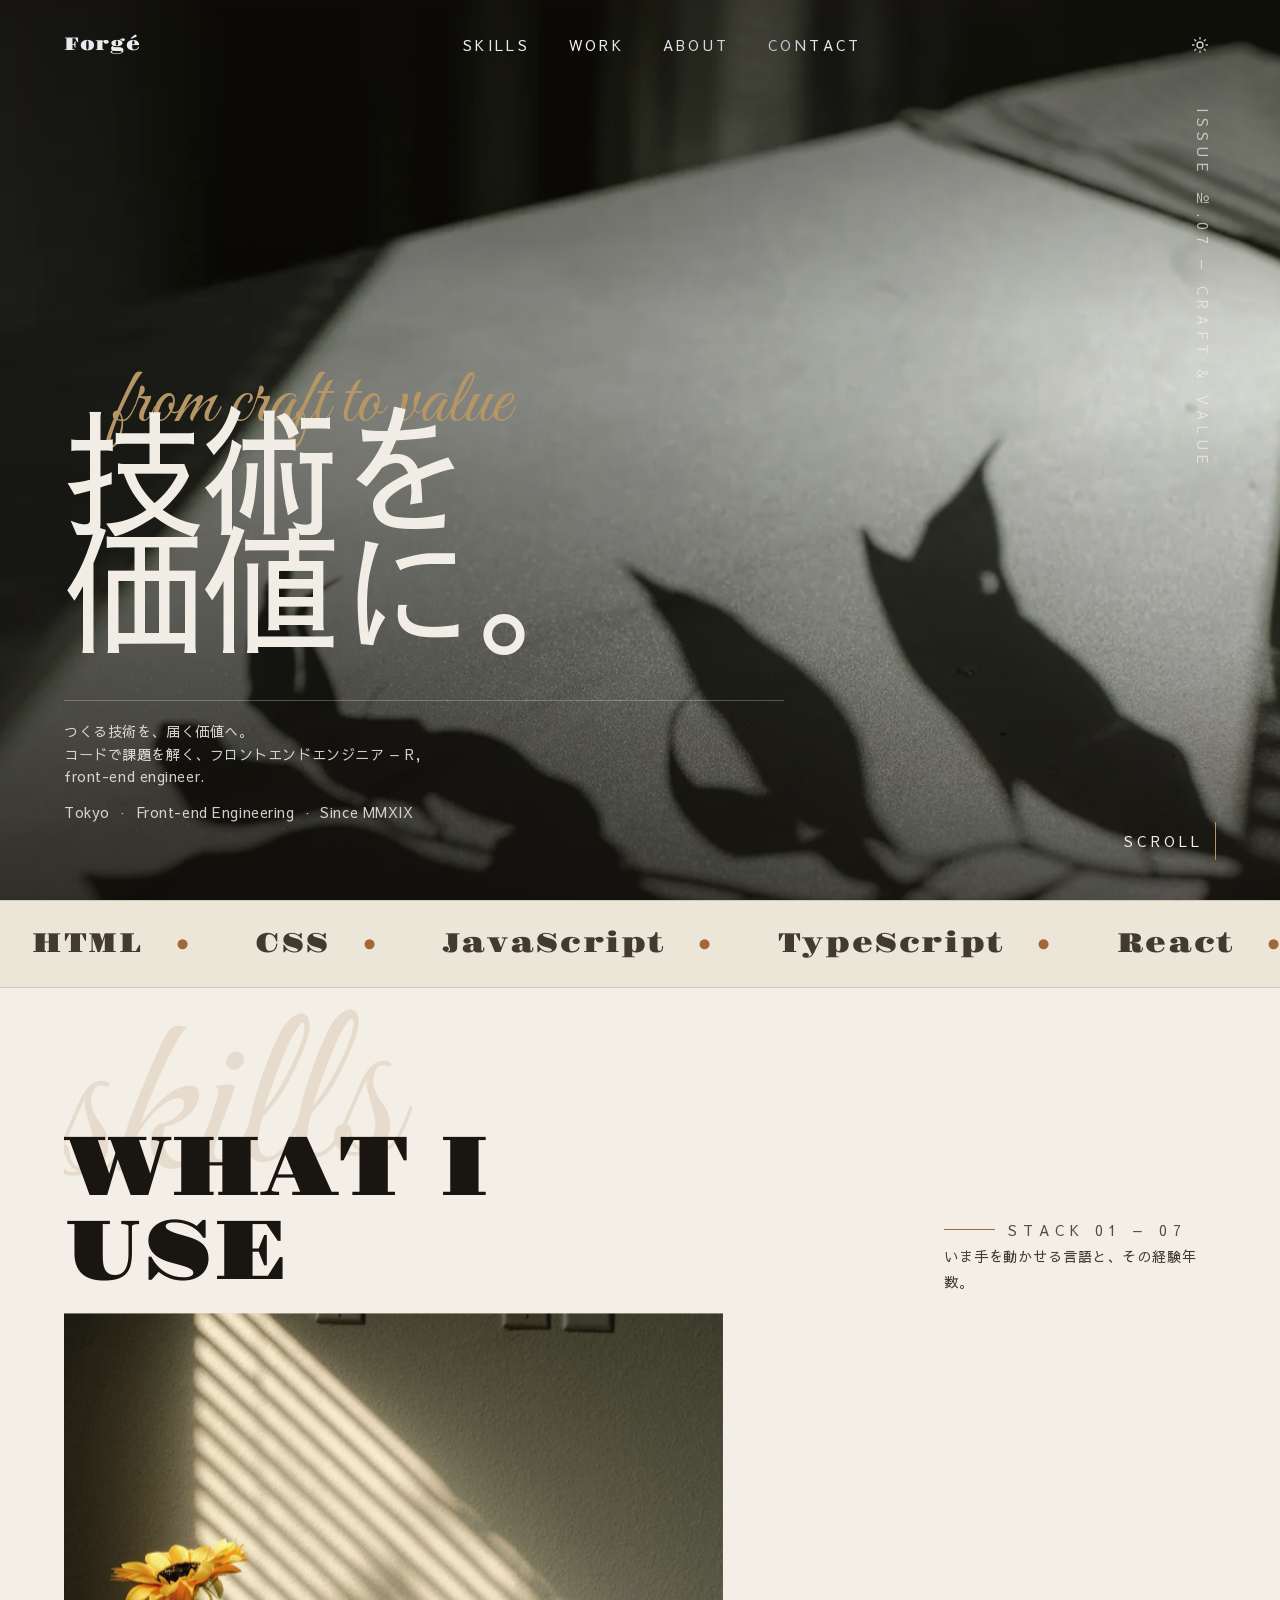
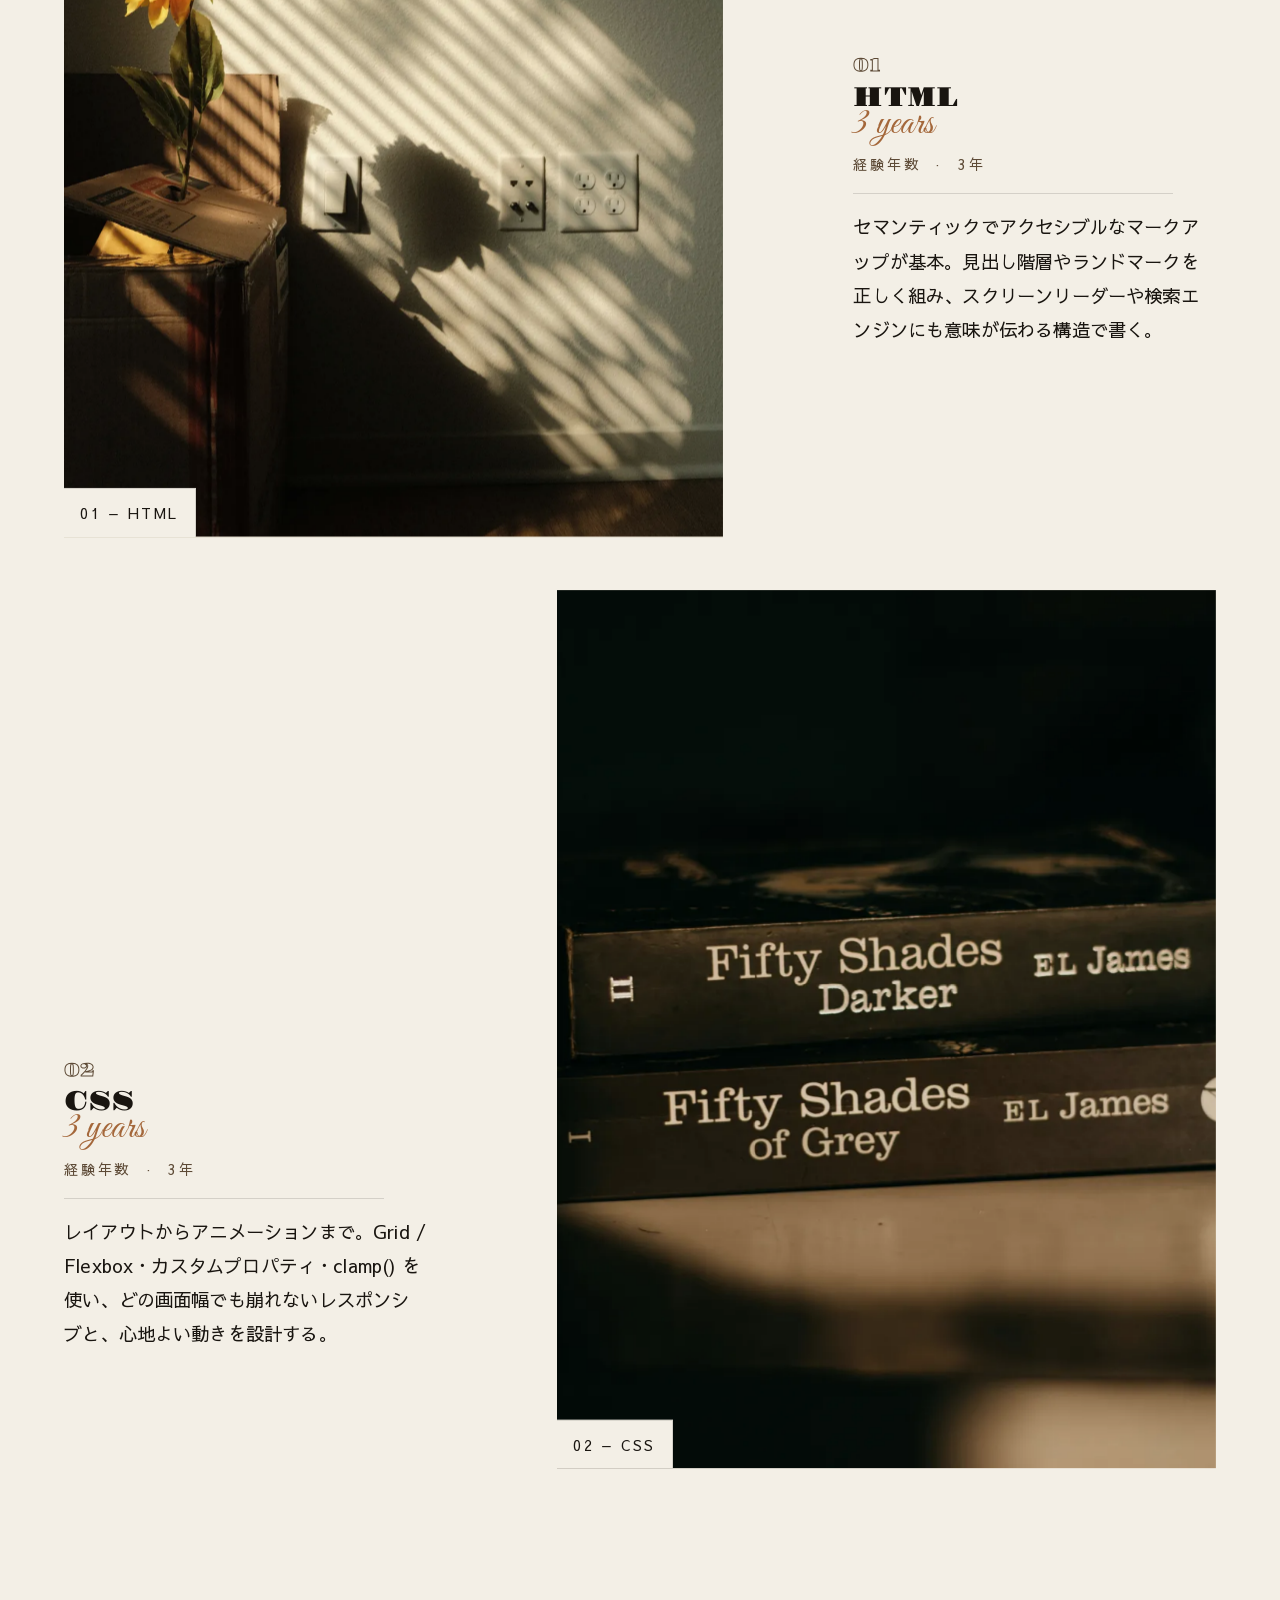
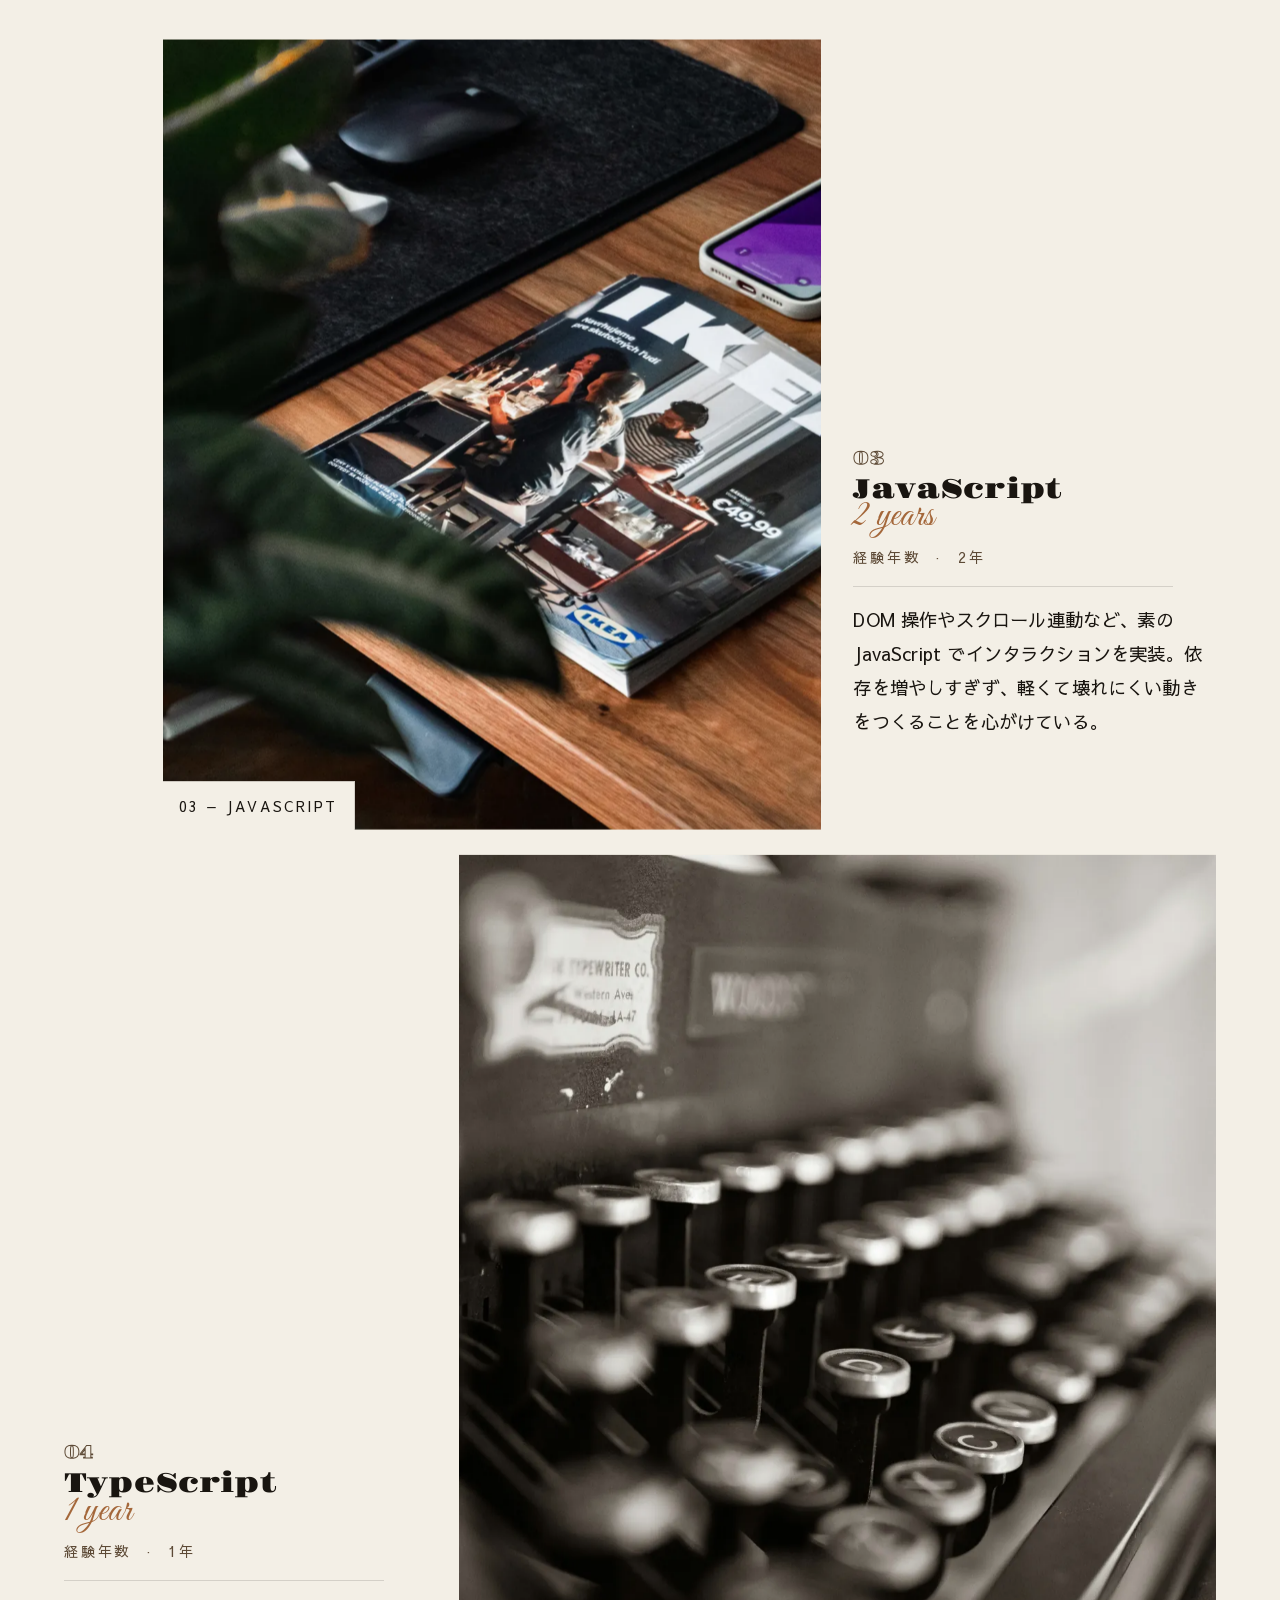
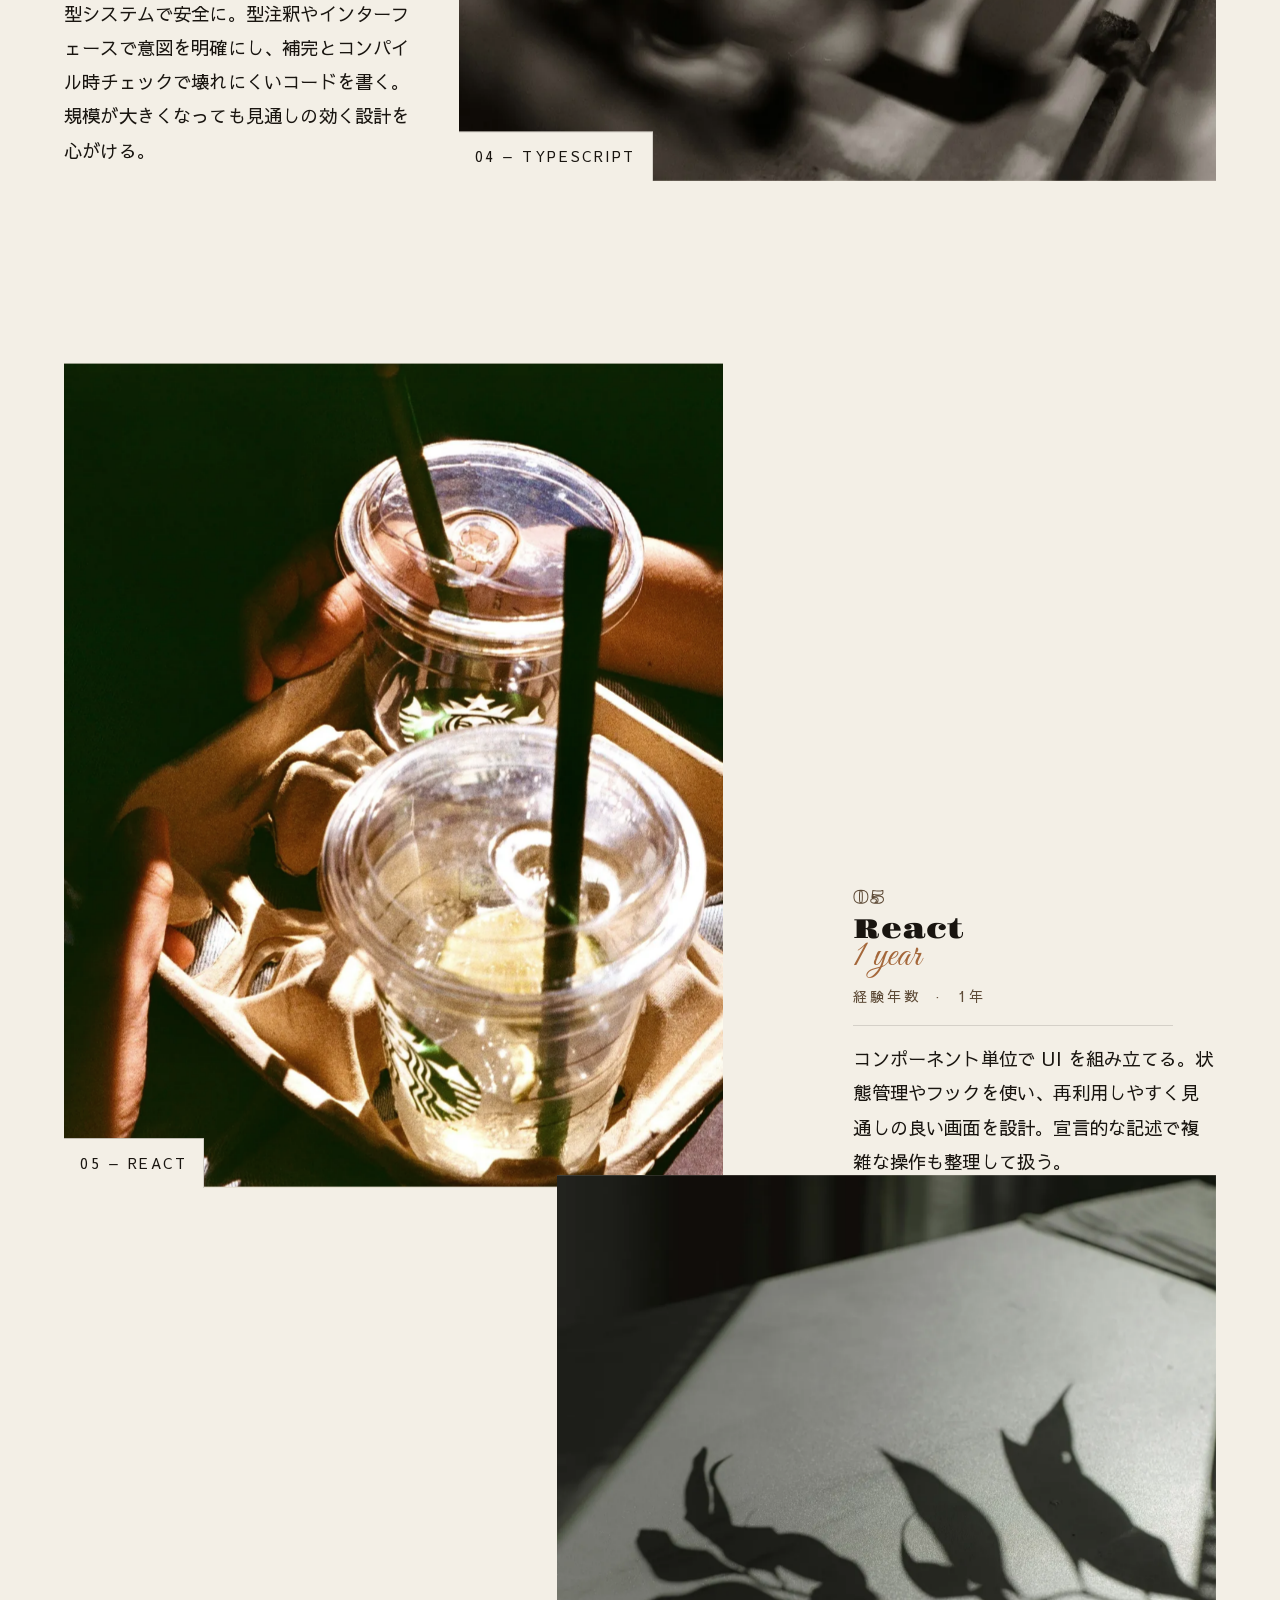
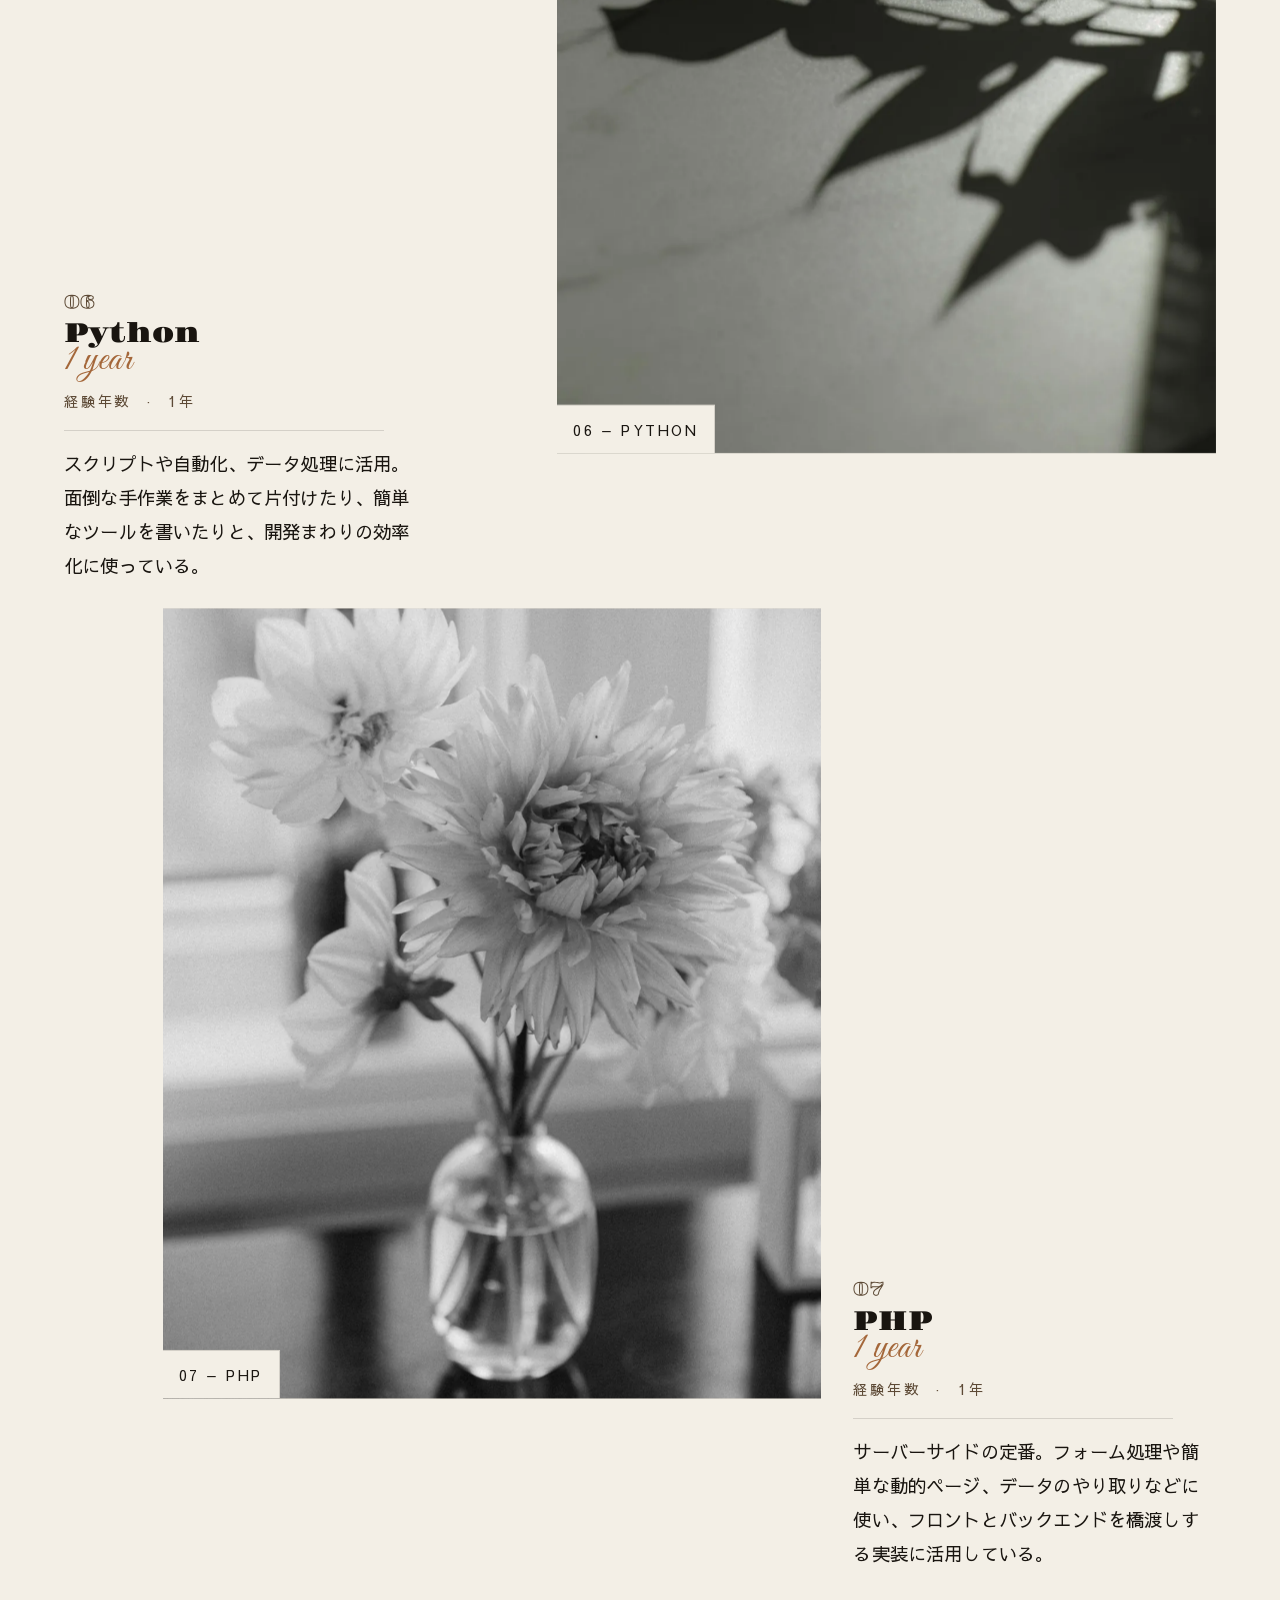
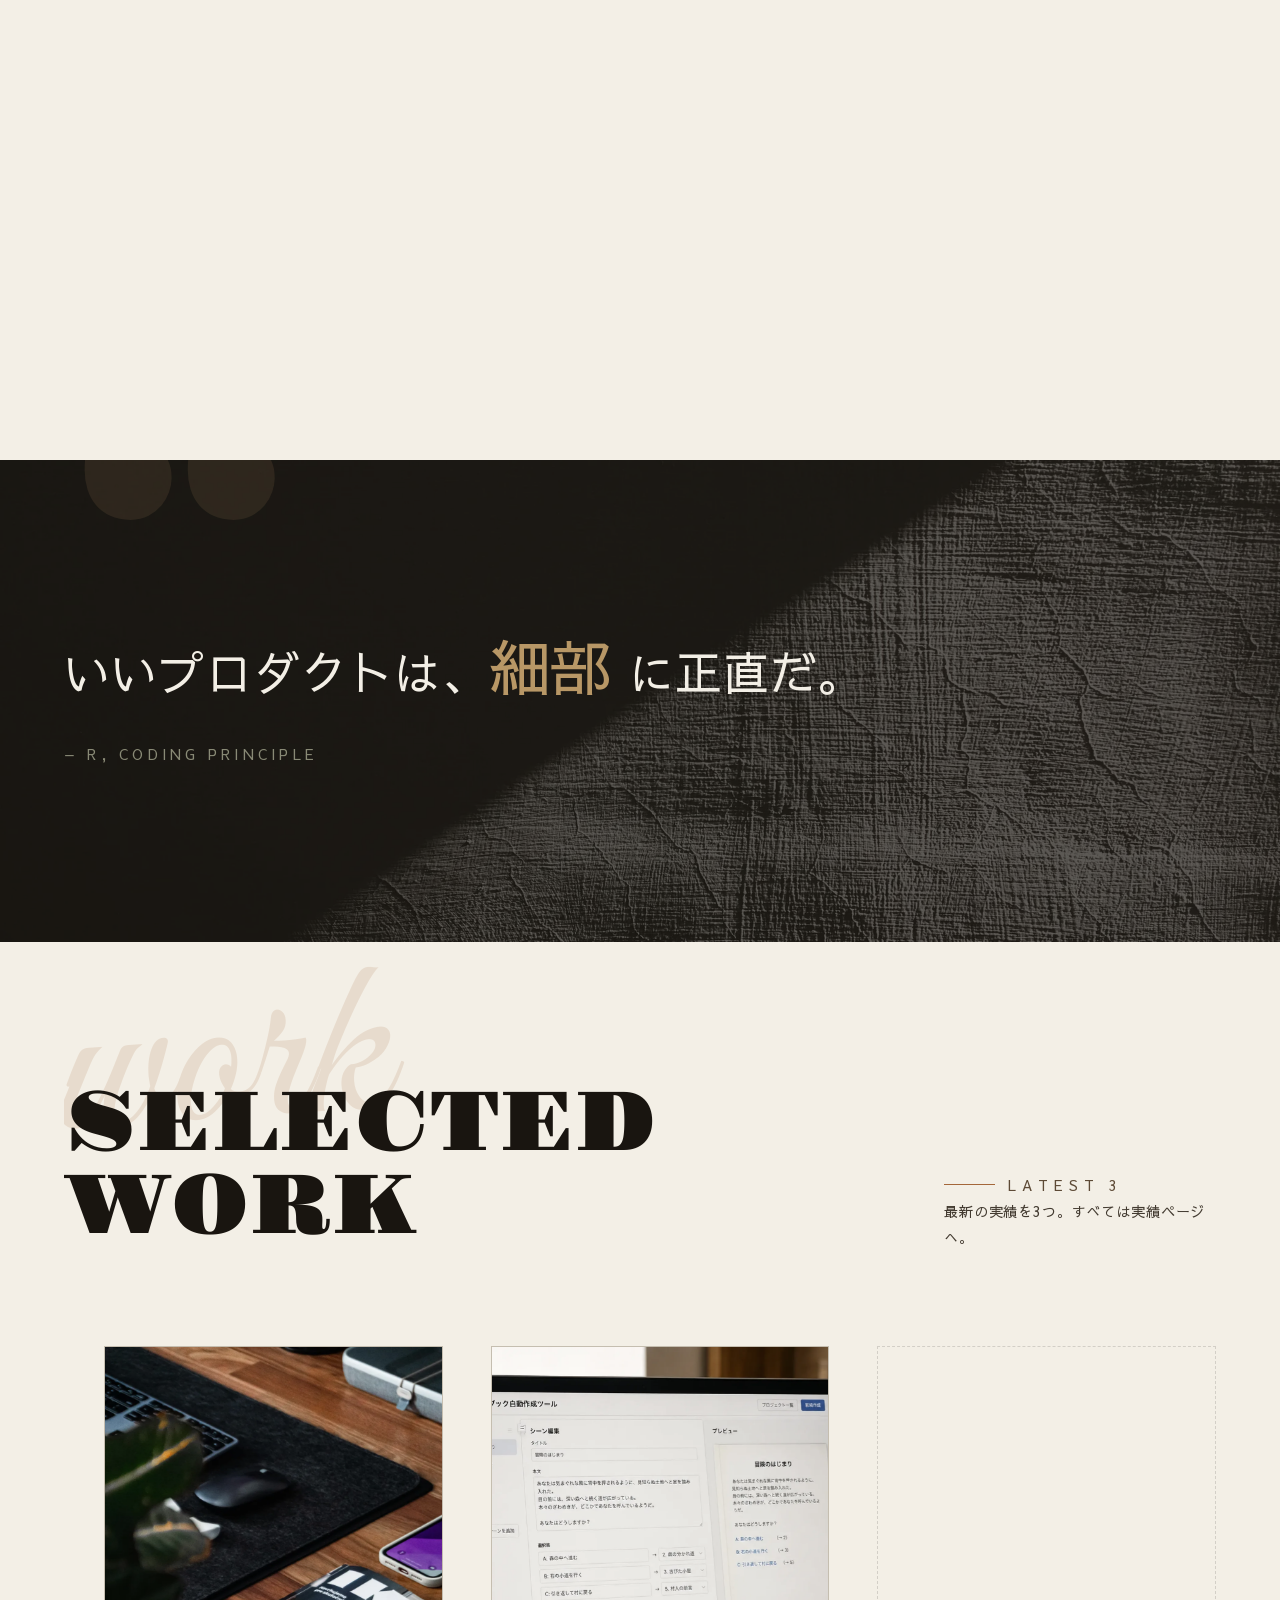
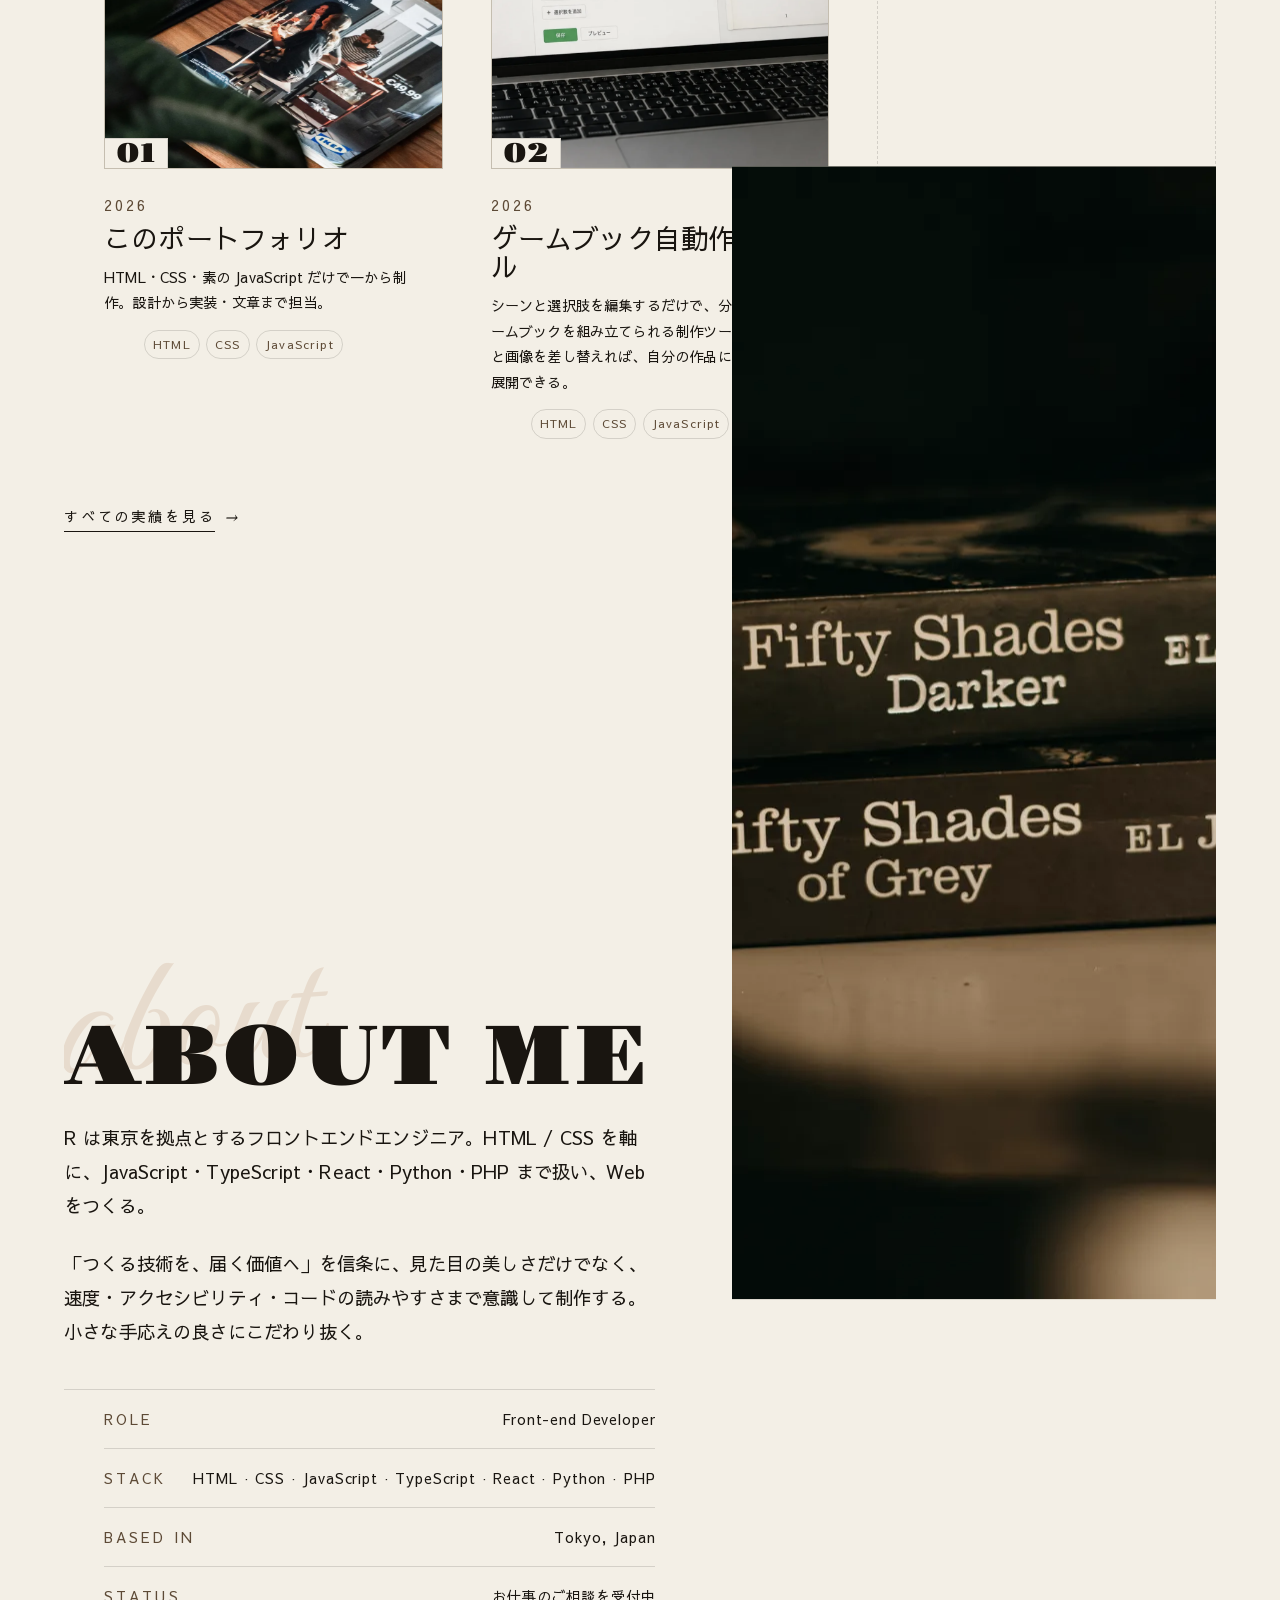
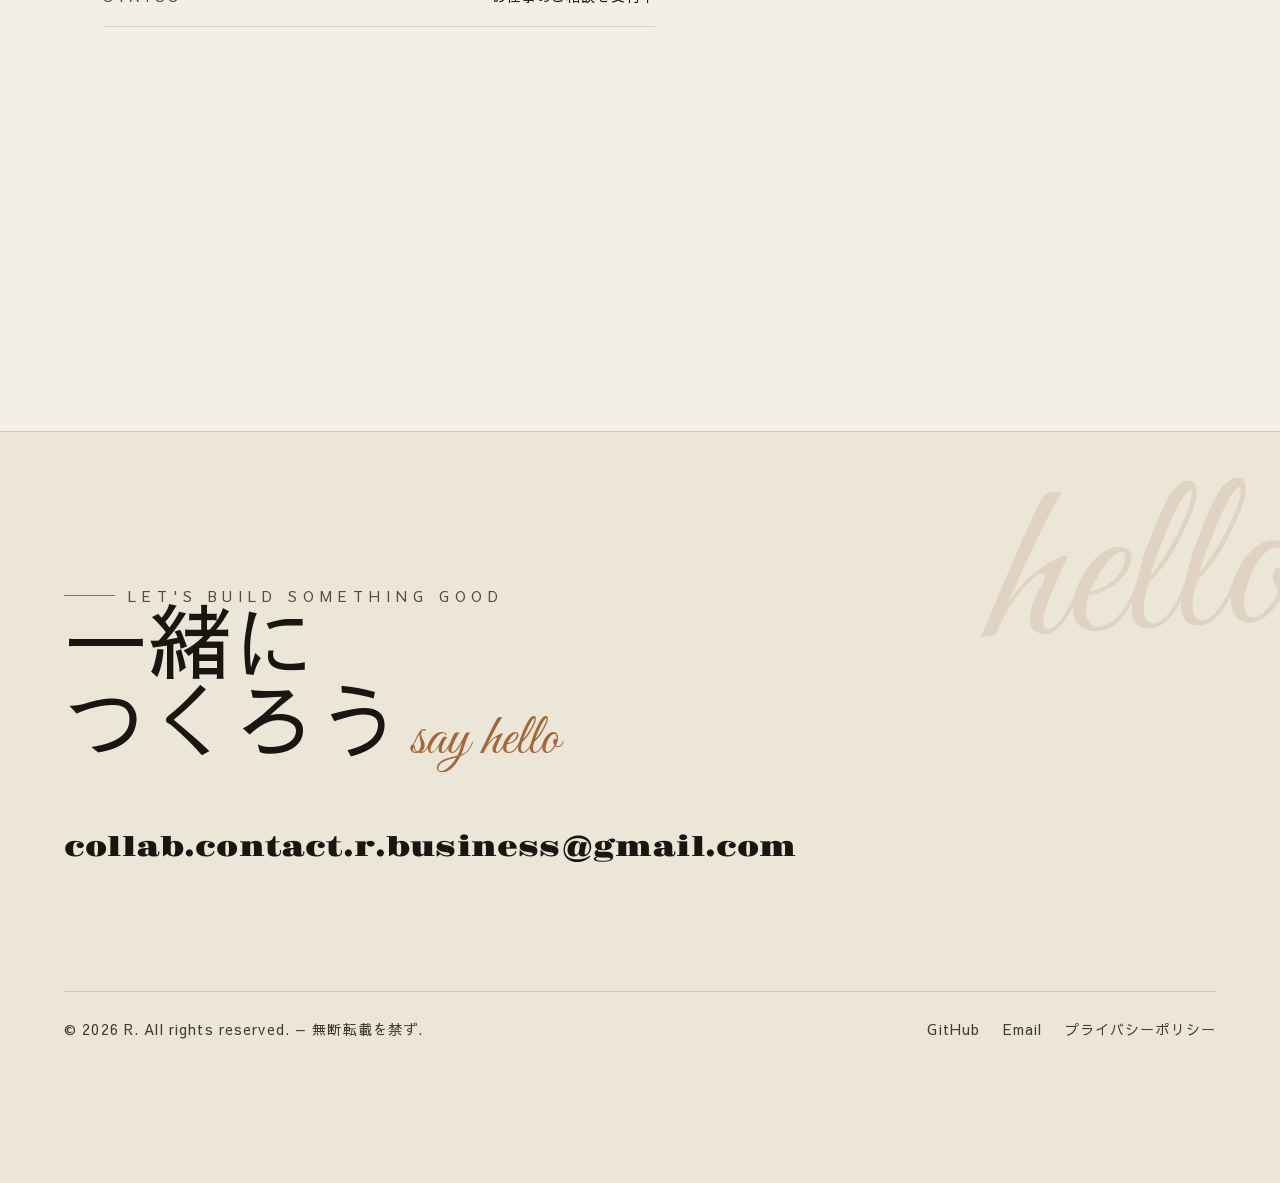
==== commit 12f1aae5: "feat: add dark mode, mobile hamburger menu, skills ticker" ====
--- a/index.html
+++ b/index.html
@@ -26,6 +26,7 @@
       href="https://fonts.googleapis.com/css2?family=Gravitas+One&family=Great+Vibes&family=Sawarabi+Gothic&display=swap"
     />
     <link rel="stylesheet" href="assets/css/style.css" />
+    <script>(function(){var t=localStorage.getItem('theme');if(t==='dark')document.documentElement.setAttribute('data-theme','dark');}());</script>
   </head>
   <body>
     <a
@@ -45,6 +46,14 @@
       >本文へスキップ — Skip to content</a
     >
     <div class="progress" aria-hidden="true"></div>
+    <div class="mobile-menu" id="mobile-menu" role="dialog" aria-label="ナビゲーション" aria-hidden="true">
+      <nav>
+        <a href="#works">Skills</a>
+        <a href="#work">Work</a>
+        <a href="#about">About</a>
+        <a href="#contact">Contact</a>
+      </nav>
+    </div>
     <header class="nav" role="banner">
       <a class="nav__mark display" href="#top" aria-label="Forgé — home"
         >Forgé</a
@@ -54,6 +63,15 @@
         <a href="#about">About</a>
         <a href="#contact" class="nav__cta">Contact</a>
       </nav>
+      <div class="nav__actions">
+        <button class="nav__theme" aria-label="テーマ切り替え">
+          <svg class="icon-sun" viewBox="0 0 24 24" fill="none" stroke="currentColor" stroke-width="1.8" stroke-linecap="round" stroke-linejoin="round" width="18" height="18"><circle cx="12" cy="12" r="4"/><path d="M12 2v2M12 20v2M4.93 4.93l1.41 1.41M17.66 17.66l1.41 1.41M2 12h2M20 12h2M4.93 19.07l1.41-1.41M17.66 6.34l1.41-1.41"/></svg>
+          <svg class="icon-moon" viewBox="0 0 24 24" fill="none" stroke="currentColor" stroke-width="1.8" stroke-linecap="round" stroke-linejoin="round" width="18" height="18"><path d="M21 12.79A9 9 0 1 1 11.21 3 7 7 0 0 0 21 12.79z"/></svg>
+        </button>
+        <button class="nav__burger" aria-label="メニューを開く" aria-expanded="false" aria-controls="mobile-menu">
+          <span></span><span></span><span></span>
+        </button>
+      </div>
     </header>
     <main id="main">
       <section class="hero" id="top" aria-labelledby="hero-title">
@@ -94,6 +112,24 @@
           >Scroll <i aria-hidden="true"></i
         ></a>
       </section>
+      <div class="ticker" aria-hidden="true">
+        <div class="ticker__inner">
+          <span class="ticker__item">HTML</span>
+          <span class="ticker__item">CSS</span>
+          <span class="ticker__item">JavaScript</span>
+          <span class="ticker__item">TypeScript</span>
+          <span class="ticker__item">React</span>
+          <span class="ticker__item">Python</span>
+          <span class="ticker__item">PHP</span>
+          <span class="ticker__item">HTML</span>
+          <span class="ticker__item">CSS</span>
+          <span class="ticker__item">JavaScript</span>
+          <span class="ticker__item">TypeScript</span>
+          <span class="ticker__item">React</span>
+          <span class="ticker__item">Python</span>
+          <span class="ticker__item">PHP</span>
+        </div>
+      </div>
       <section class="works shell wide" id="works" aria-labelledby="works-h">
         <div class="works__head ghost" data-ghost="skills">
           <h2 class="display" id="works-h" data-reveal>What I<br />Use</h2>
--- a/assets/css/style.css
+++ b/assets/css/style.css
@@ -1,5 +1,6 @@
 :root {
   --paper: #f3efe6;
+  /* light mode defaults — overridden by [data-theme="dark"] */
   --paper-2: #ece6d9;
   --paper-3: #e2dacb;
   --ink: #191510;
@@ -30,6 +31,19 @@
   --ease-soft: cubic-bezier(0.22, 0.61, 0.36, 1);
   --dur: 0.55s;
 }
+[data-theme="dark"] {
+  --paper: #191510;
+  --paper-2: #211d18;
+  --paper-3: #2a251f;
+  --ink: #f3efe6;
+  --ink-soft: #c5bdb0;
+  --umber: #a89070;
+  --clay: #c4855a;
+  --gilt: #c9a870;
+  --line: rgba(243, 239, 230, 0.12);
+  --line-soft: rgba(243, 239, 230, 0.06);
+  --shadow-deep: rgba(0, 0, 0, 0.75);
+}
 *,
 ::after,
 ::before {
@@ -90,6 +104,7 @@
   -ms-user-select: none;
   user-select: none;
   -webkit-touch-callout: none;
+  transition: background 0.4s var(--ease), color 0.4s var(--ease);
 }
 img {
   -webkit-user-drag: none;
@@ -285,6 +300,124 @@
   transform: scaleX(1);
   transform-origin: left;
 }
+.nav__actions {
+  display: flex;
+  align-items: center;
+  gap: 0.8rem;
+}
+.nav__theme {
+  display: flex;
+  align-items: center;
+  justify-content: center;
+  width: 2rem;
+  height: 2rem;
+  padding: 0;
+  opacity: 0.85;
+  transition: opacity 0.3s;
+}
+.nav__theme:hover { opacity: 1; }
+.nav__theme svg { flex-shrink: 0; }
+.nav__theme .icon-sun { display: block; }
+.nav__theme .icon-moon { display: none; }
+[data-theme="dark"] .nav__theme .icon-sun { display: none; }
+[data-theme="dark"] .nav__theme .icon-moon { display: block; }
+.nav__burger {
+  display: none;
+  flex-direction: column;
+  justify-content: center;
+  gap: 5px;
+  width: 2rem;
+  height: 2rem;
+  padding: 0;
+}
+.nav__burger span {
+  display: block;
+  width: 100%;
+  height: 1px;
+  background: currentColor;
+  transition: transform 0.4s var(--ease), opacity 0.3s;
+  transform-origin: center;
+}
+.nav__burger[aria-expanded="true"] span:nth-child(1) { transform: translateY(6px) rotate(45deg); }
+.nav__burger[aria-expanded="true"] span:nth-child(2) { opacity: 0; transform: scaleX(0); }
+.nav__burger[aria-expanded="true"] span:nth-child(3) { transform: translateY(-6px) rotate(-45deg); }
+@media (max-width: 720px) {
+  .nav__links { display: none; }
+  .nav__burger { display: flex; }
+}
+.mobile-menu {
+  position: fixed;
+  inset: 0;
+  z-index: 90;
+  background: var(--paper);
+  display: flex;
+  align-items: center;
+  justify-content: center;
+  opacity: 0;
+  pointer-events: none;
+  transition: opacity 0.4s var(--ease), background 0.4s var(--ease);
+}
+.mobile-menu.is-open { opacity: 1; pointer-events: all; }
+.mobile-menu nav {
+  display: flex;
+  flex-direction: column;
+  align-items: center;
+  gap: 2rem;
+  text-align: center;
+}
+.mobile-menu nav a {
+  font-family: var(--display);
+  font-size: var(--step-3);
+  letter-spacing: -0.01em;
+  line-height: 1;
+  color: var(--ink);
+  opacity: 0;
+  transform: translateY(24px);
+  transition: opacity 0.5s var(--ease), transform 0.5s var(--ease), color 0.3s;
+}
+.mobile-menu nav a:hover { color: var(--clay); }
+.mobile-menu.is-open nav a { opacity: 1; transform: none; }
+.mobile-menu.is-open nav a:nth-child(1) { transition-delay: 0.06s; }
+.mobile-menu.is-open nav a:nth-child(2) { transition-delay: 0.11s; }
+.mobile-menu.is-open nav a:nth-child(3) { transition-delay: 0.16s; }
+.mobile-menu.is-open nav a:nth-child(4) { transition-delay: 0.21s; }
+.ticker {
+  overflow: hidden;
+  border-top: 1px solid var(--line);
+  border-bottom: 1px solid var(--line);
+  padding-block: 1.1rem;
+  background: var(--paper-2);
+  transition: background 0.4s var(--ease), border-color 0.4s var(--ease);
+}
+.ticker__inner {
+  display: inline-flex;
+  white-space: nowrap;
+  animation: ticker 32s linear infinite;
+}
+@media (prefers-reduced-motion: reduce) {
+  .ticker__inner { animation: none; }
+}
+@keyframes ticker {
+  from { transform: translateX(0); }
+  to   { transform: translateX(-50%); }
+}
+.ticker__item {
+  font-family: var(--display);
+  font-size: var(--step-1);
+  letter-spacing: 0.06em;
+  padding-inline: 2rem;
+  color: var(--ink-soft);
+  display: inline-flex;
+  align-items: center;
+  gap: 2rem;
+  transition: color 0.4s var(--ease);
+}
+.ticker__item::after {
+  content: "·";
+  color: var(--clay);
+  font-size: 1.4em;
+  line-height: 0;
+}
 .hero {
   position: relative;
   min-height: 100svh;
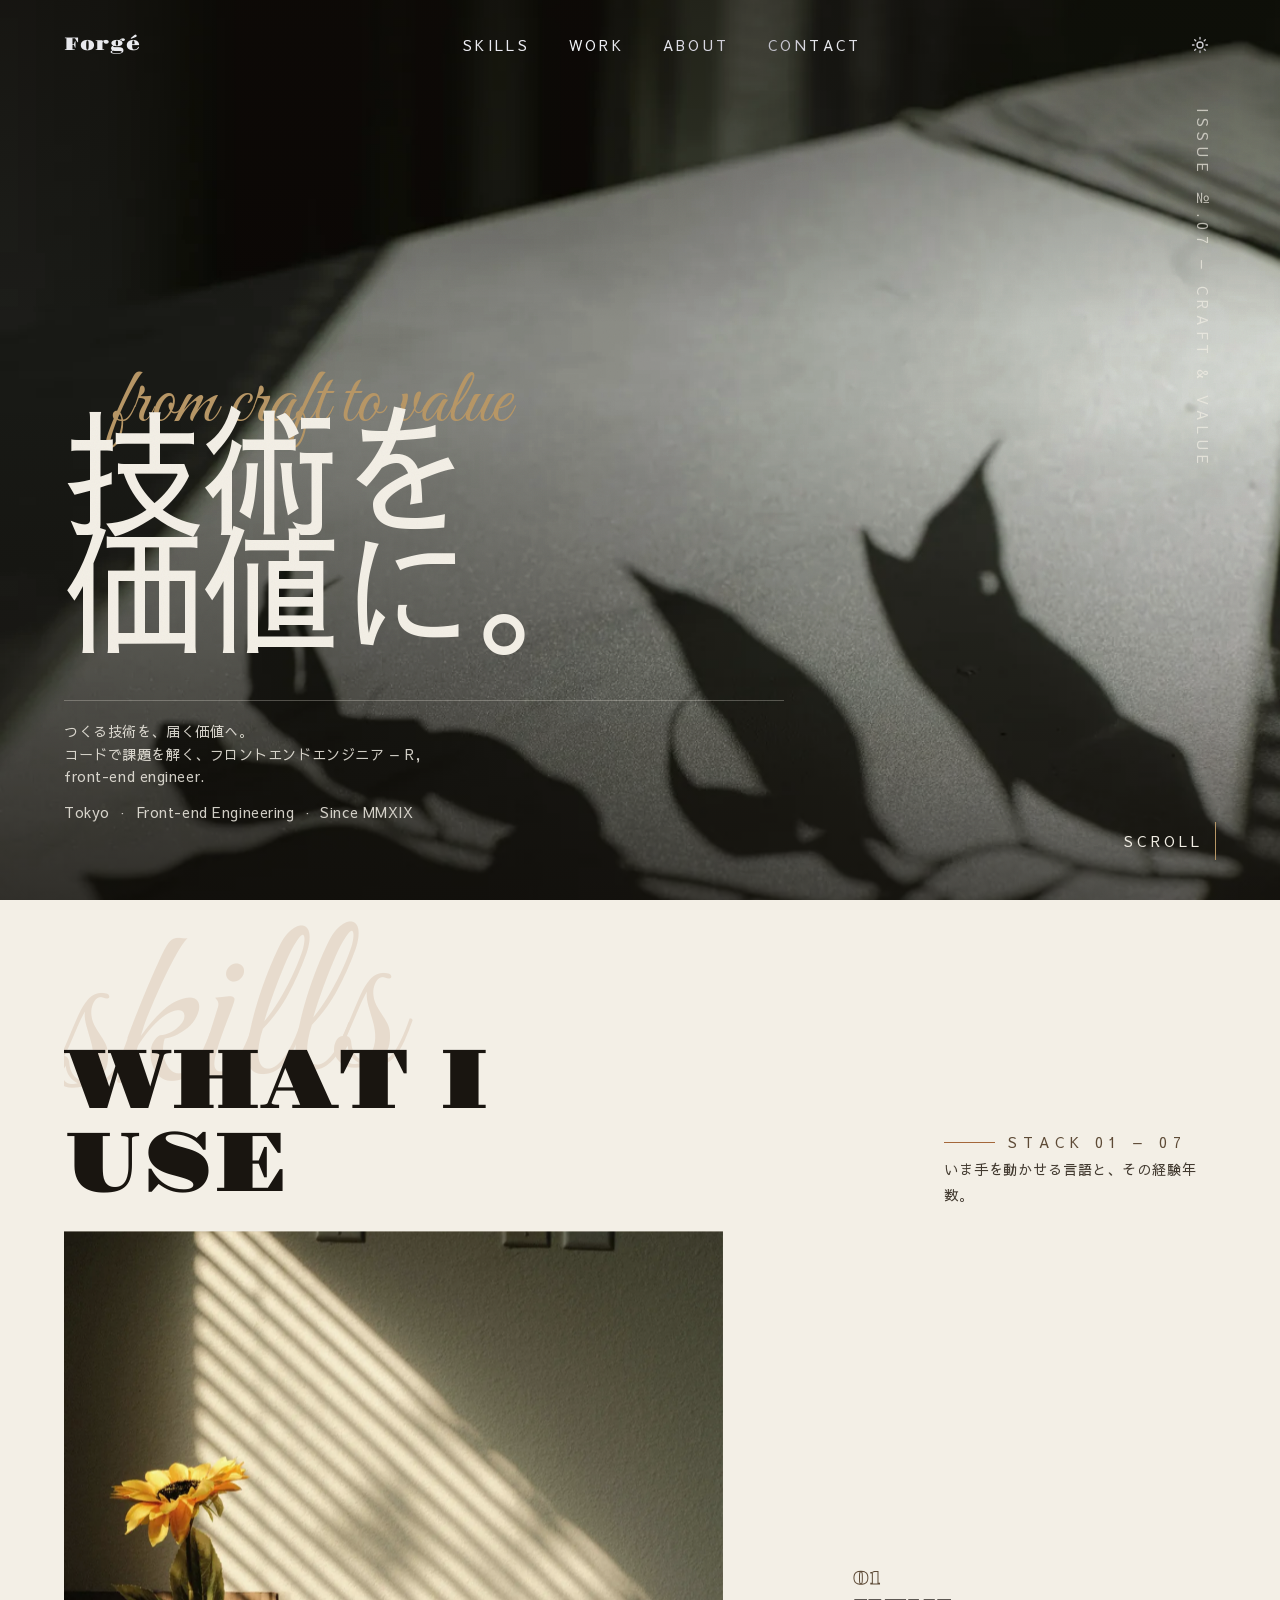
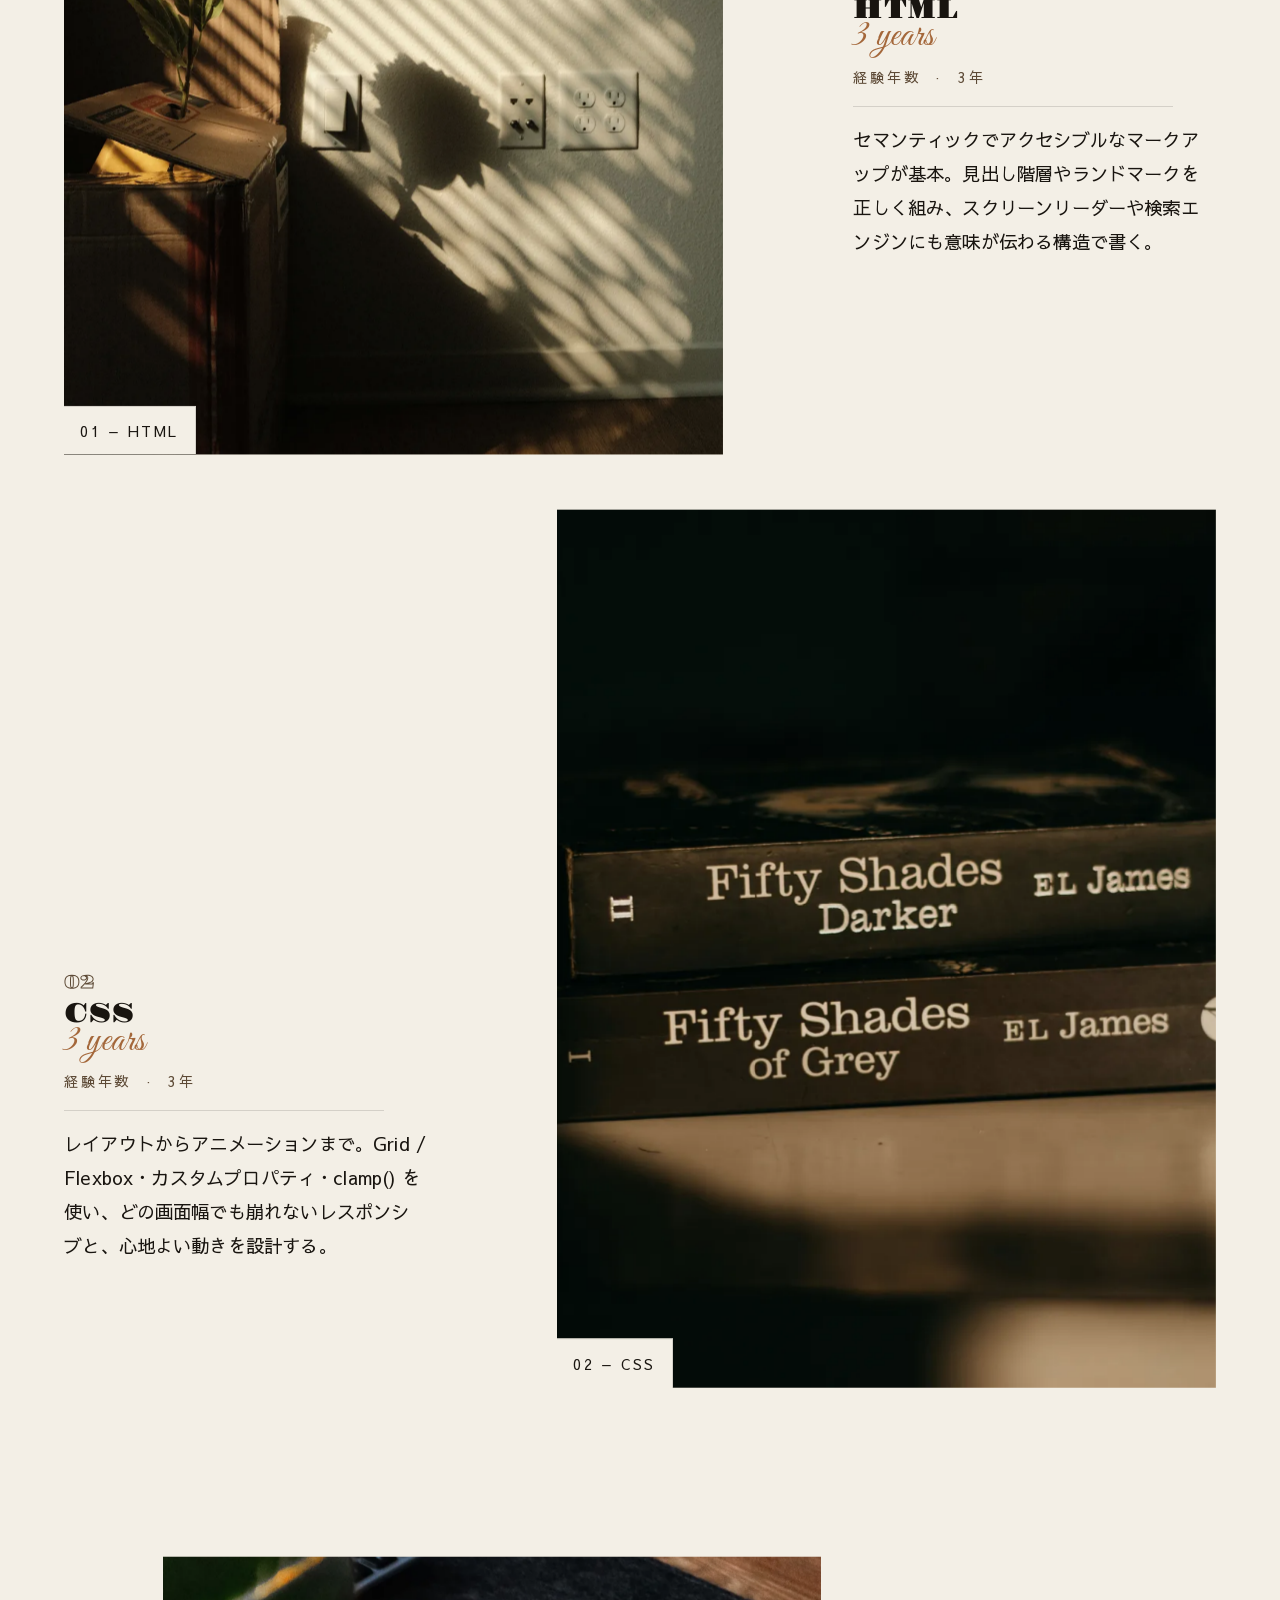
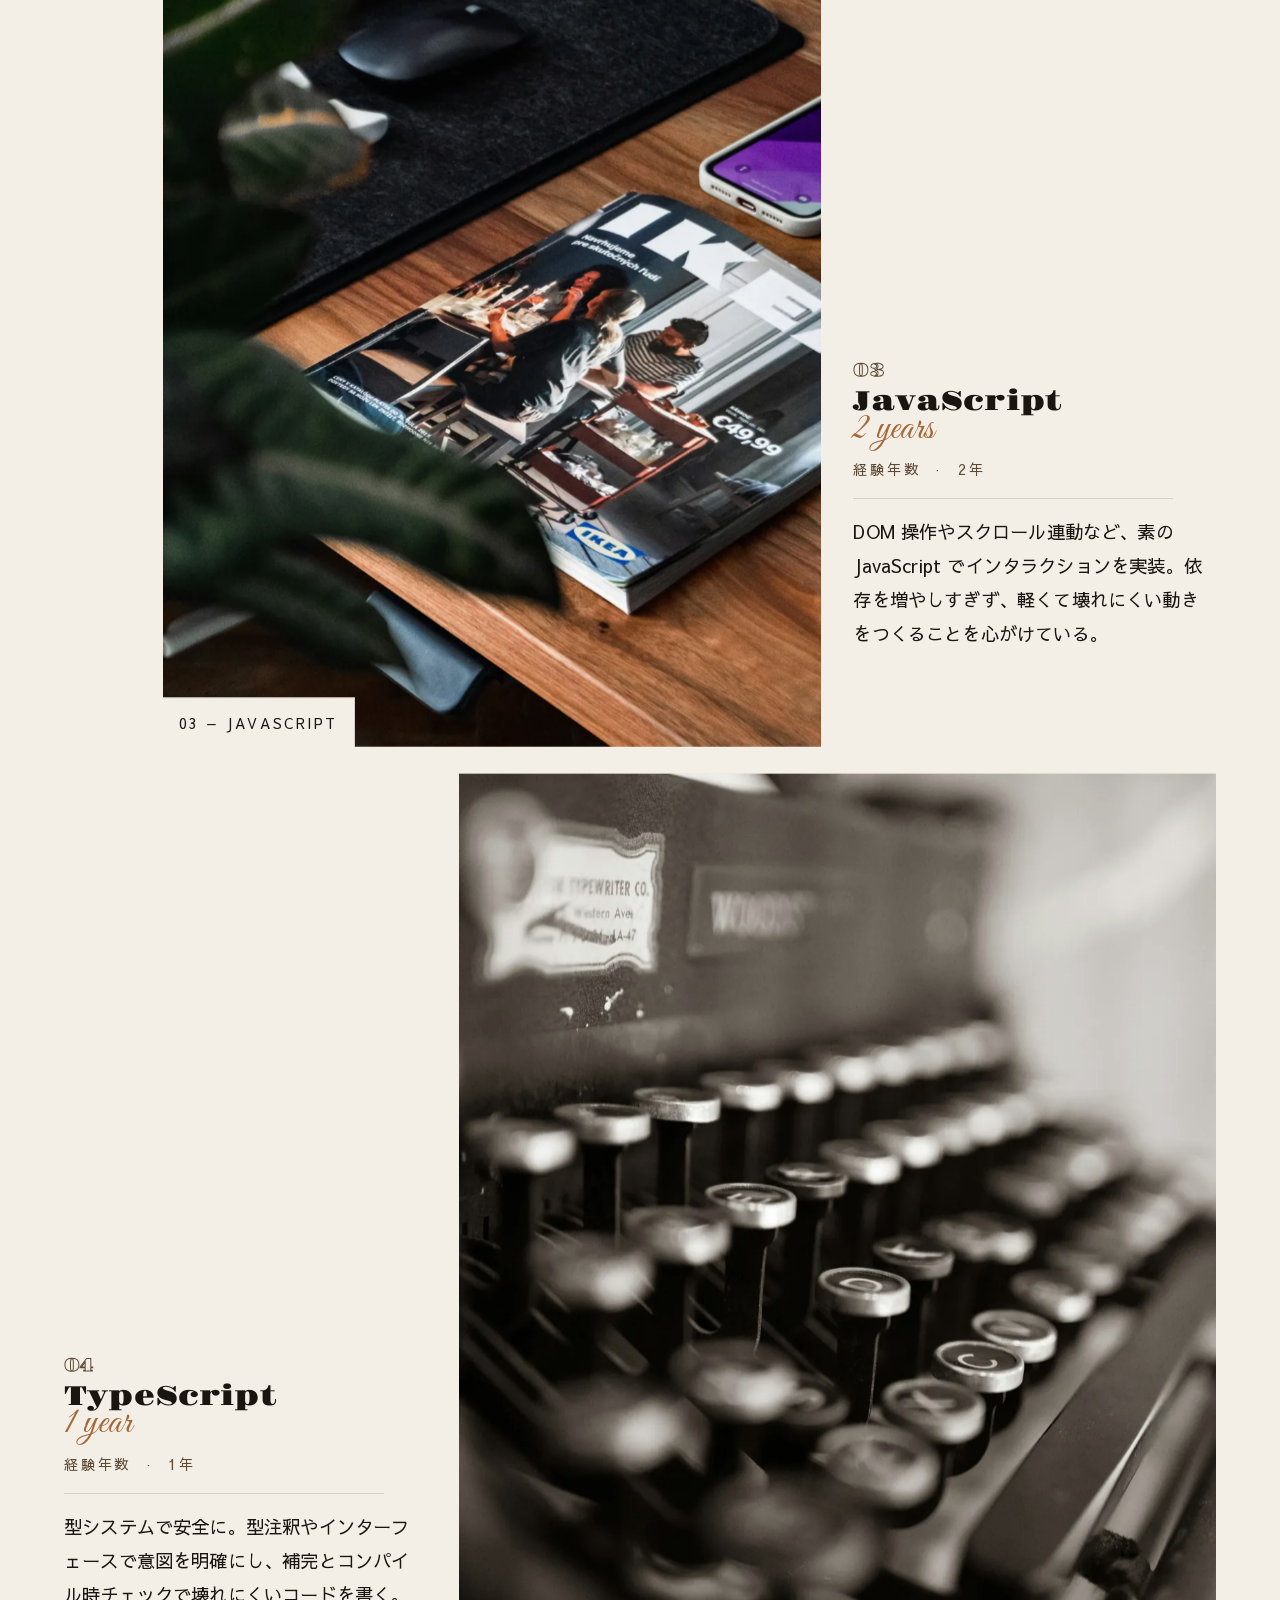
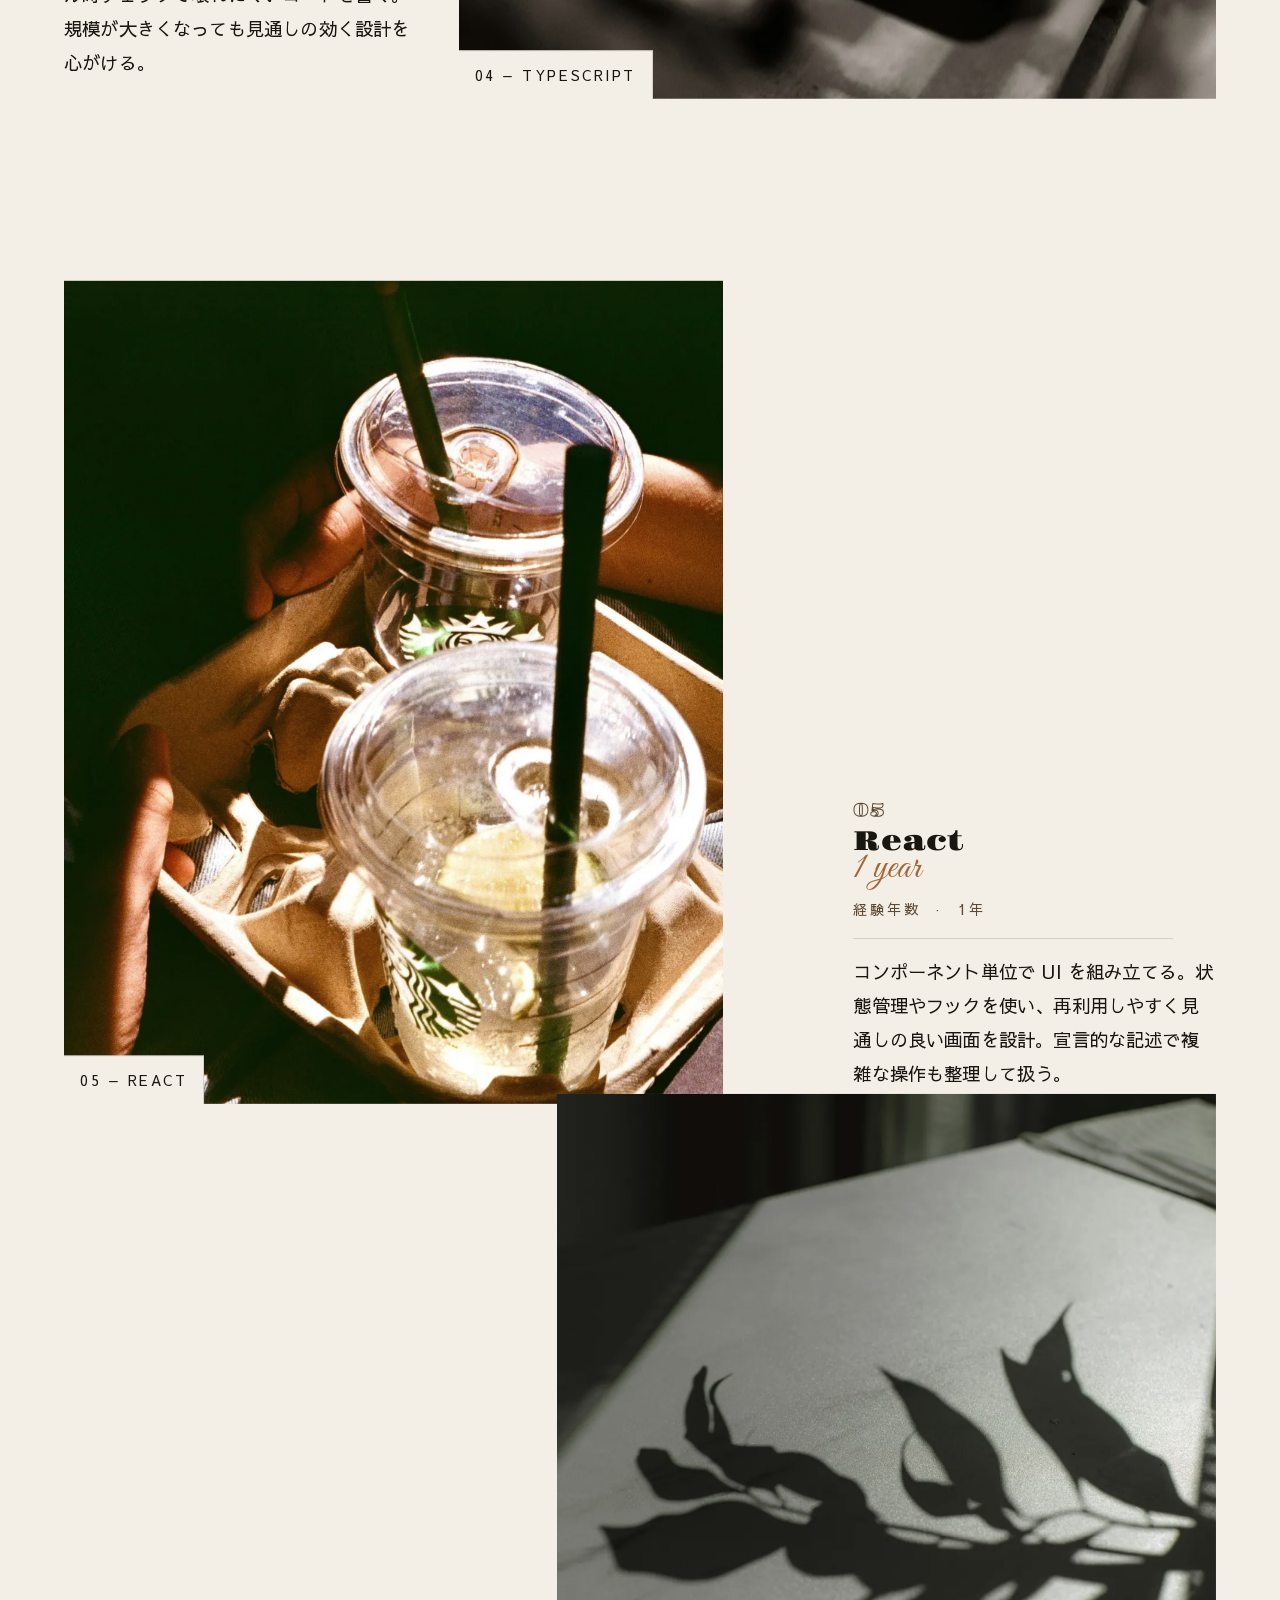
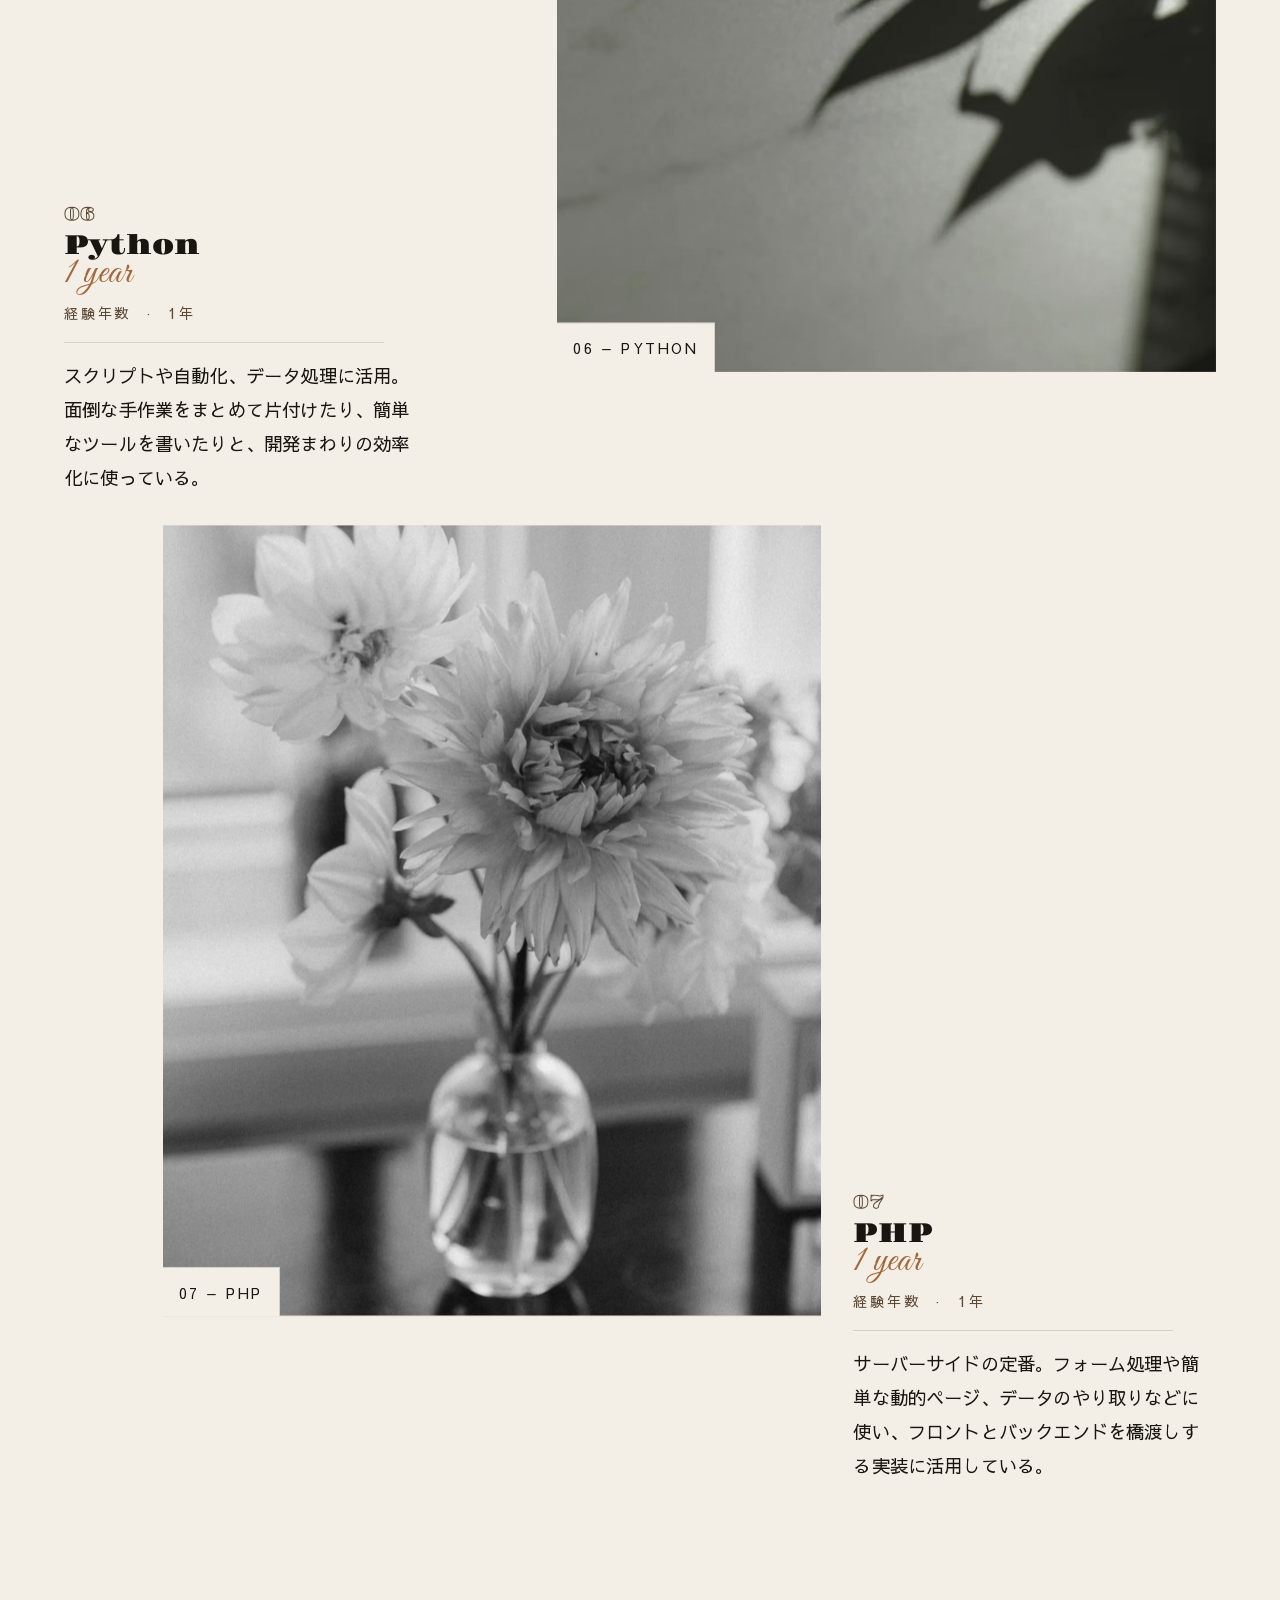
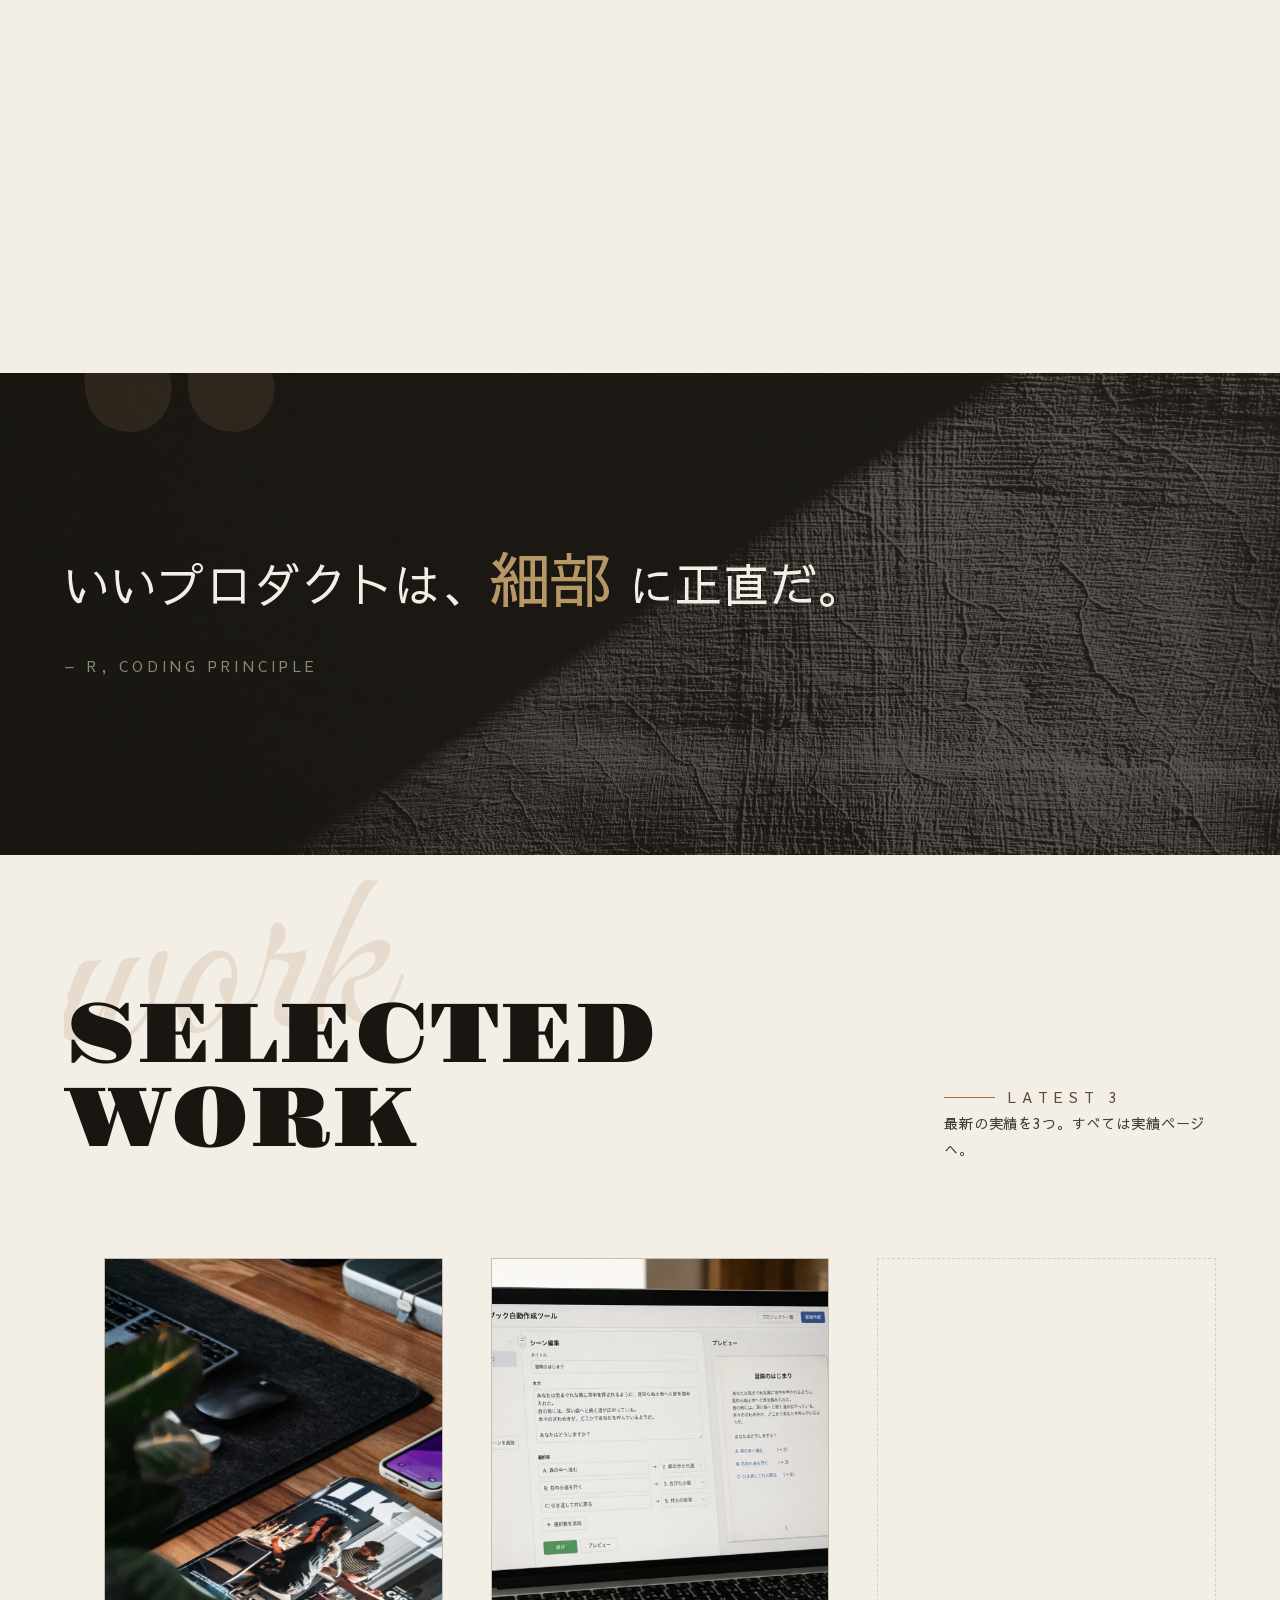
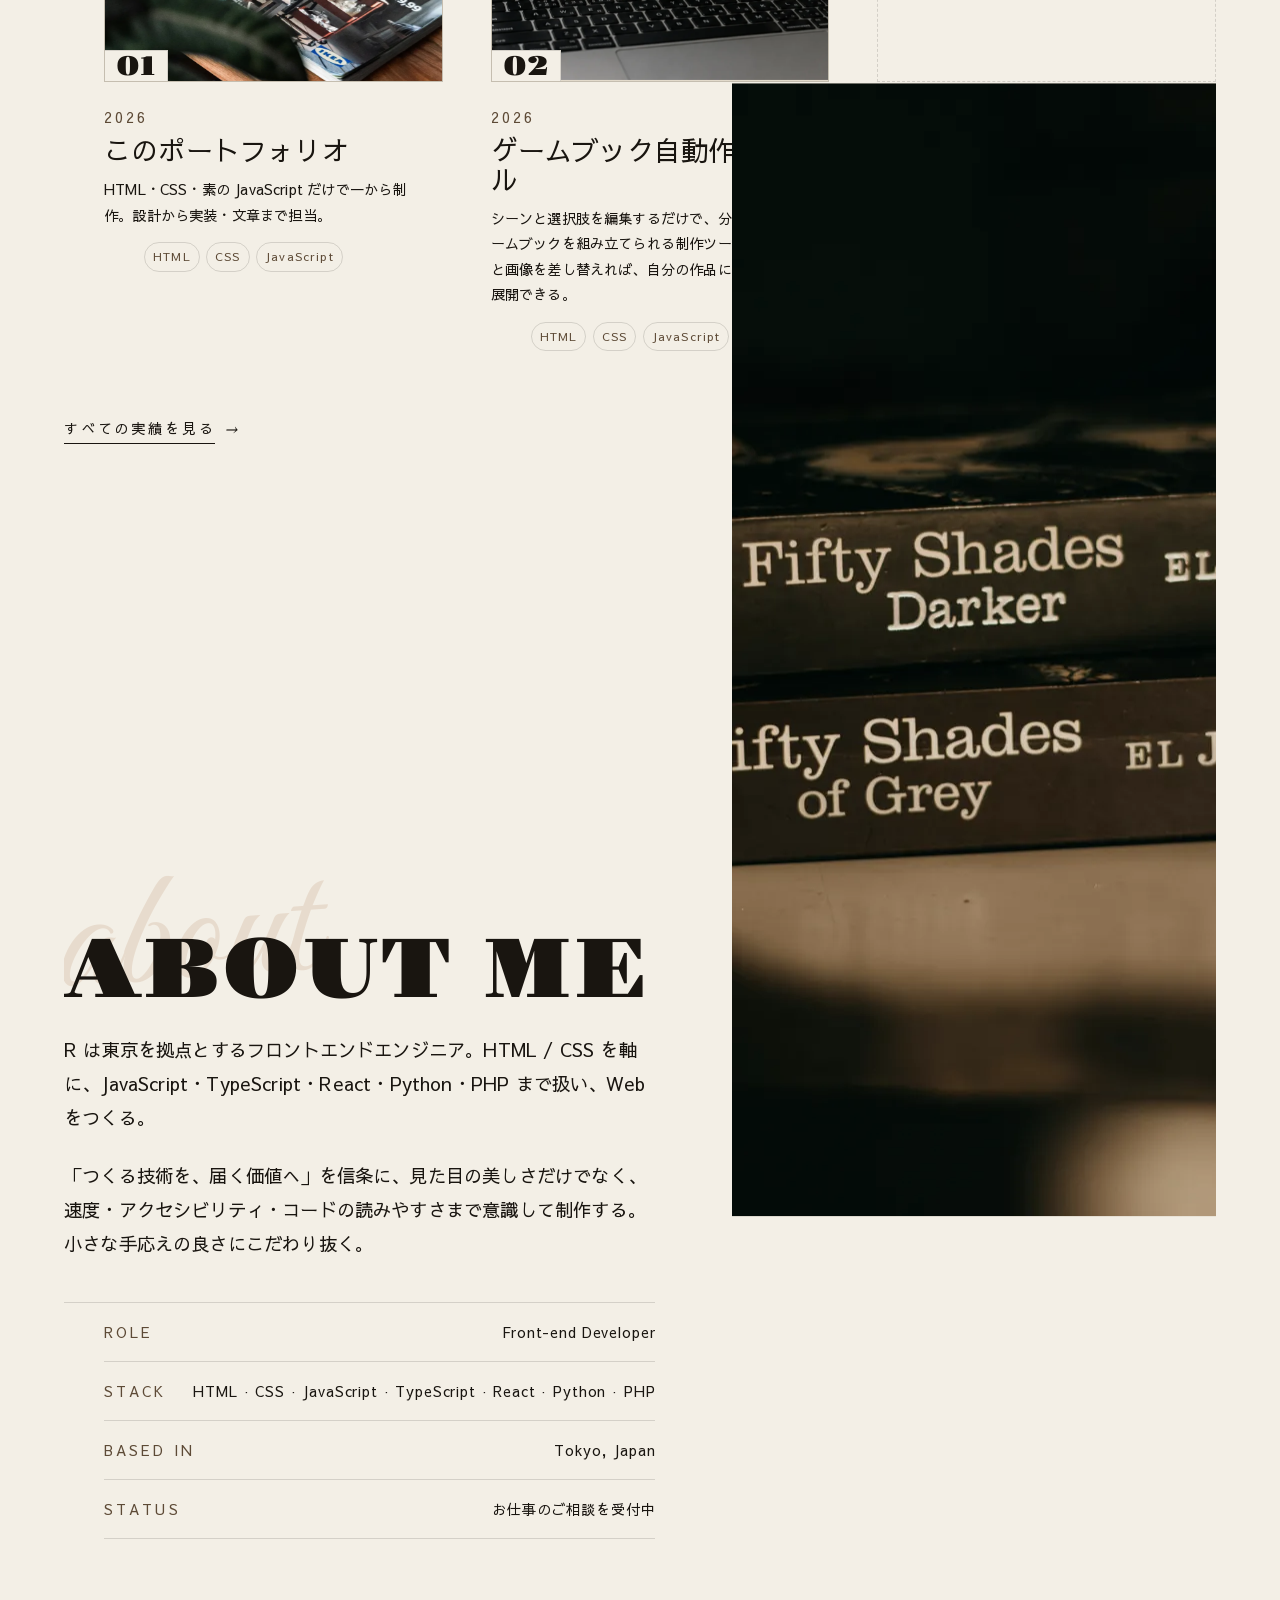
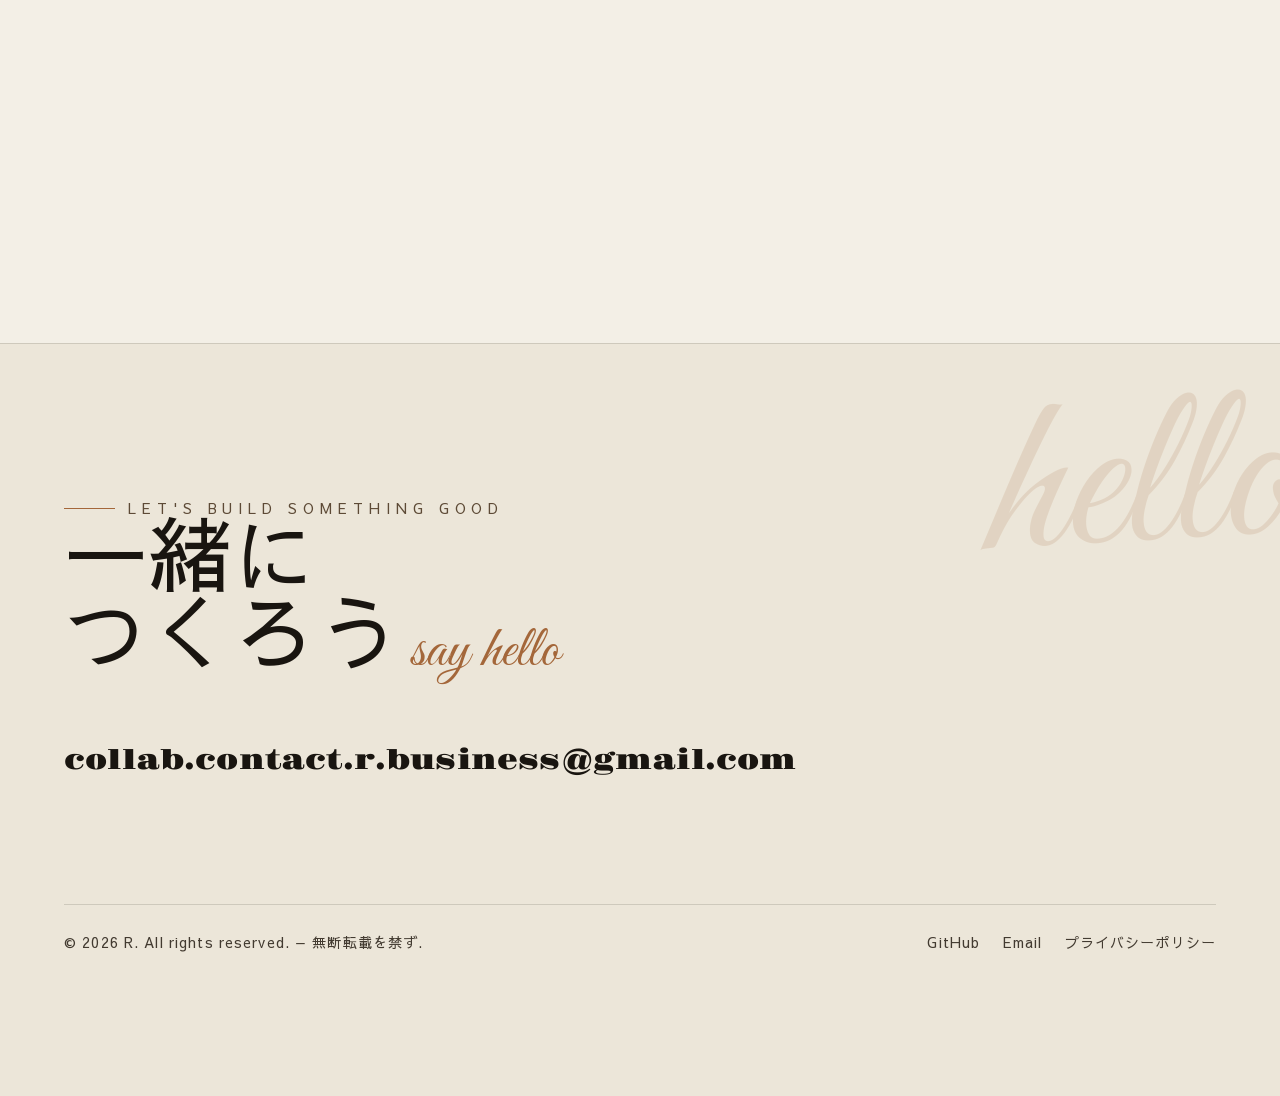
==== commit d512ed39: "remove: skills ticker" ====
--- a/index.html
+++ b/index.html
@@ -112,25 +112,7 @@
           >Scroll <i aria-hidden="true"></i
         ></a>
       </section>
-      <div class="ticker" aria-hidden="true">
-        <div class="ticker__inner">
-          <span class="ticker__item">HTML</span>
-          <span class="ticker__item">CSS</span>
-          <span class="ticker__item">JavaScript</span>
-          <span class="ticker__item">TypeScript</span>
-          <span class="ticker__item">React</span>
-          <span class="ticker__item">Python</span>
-          <span class="ticker__item">PHP</span>
-          <span class="ticker__item">HTML</span>
-          <span class="ticker__item">CSS</span>
-          <span class="ticker__item">JavaScript</span>
-          <span class="ticker__item">TypeScript</span>
-          <span class="ticker__item">React</span>
-          <span class="ticker__item">Python</span>
-          <span class="ticker__item">PHP</span>
-        </div>
-      </div>
-      <section class="works shell wide" id="works" aria-labelledby="works-h">
+<section class="works shell wide" id="works" aria-labelledby="works-h">
         <div class="works__head ghost" data-ghost="skills">
           <h2 class="display" id="works-h" data-reveal>What I<br />Use</h2>
           <p data-reveal style="--delay: 0.1s">
--- a/assets/css/style.css
+++ b/assets/css/style.css
@@ -381,43 +381,6 @@
 .mobile-menu.is-open nav a:nth-child(2) { transition-delay: 0.11s; }
 .mobile-menu.is-open nav a:nth-child(3) { transition-delay: 0.16s; }
 .mobile-menu.is-open nav a:nth-child(4) { transition-delay: 0.21s; }
-.ticker {
-  overflow: hidden;
-  border-top: 1px solid var(--line);
-  border-bottom: 1px solid var(--line);
-  padding-block: 1.1rem;
-  background: var(--paper-2);
-  transition: background 0.4s var(--ease), border-color 0.4s var(--ease);
-}
-.ticker__inner {
-  display: inline-flex;
-  white-space: nowrap;
-  animation: ticker 32s linear infinite;
-}
-@media (prefers-reduced-motion: reduce) {
-  .ticker__inner { animation: none; }
-}
-@keyframes ticker {
-  from { transform: translateX(0); }
-  to   { transform: translateX(-50%); }
-}
-.ticker__item {
-  font-family: var(--display);
-  font-size: var(--step-1);
-  letter-spacing: 0.06em;
-  padding-inline: 2rem;
-  color: var(--ink-soft);
-  display: inline-flex;
-  align-items: center;
-  gap: 2rem;
-  transition: color 0.4s var(--ease);
-}
-.ticker__item::after {
-  content: "·";
-  color: var(--clay);
-  font-size: 1.4em;
-  line-height: 0;
-}
 .hero {
   position: relative;
   min-height: 100svh;
